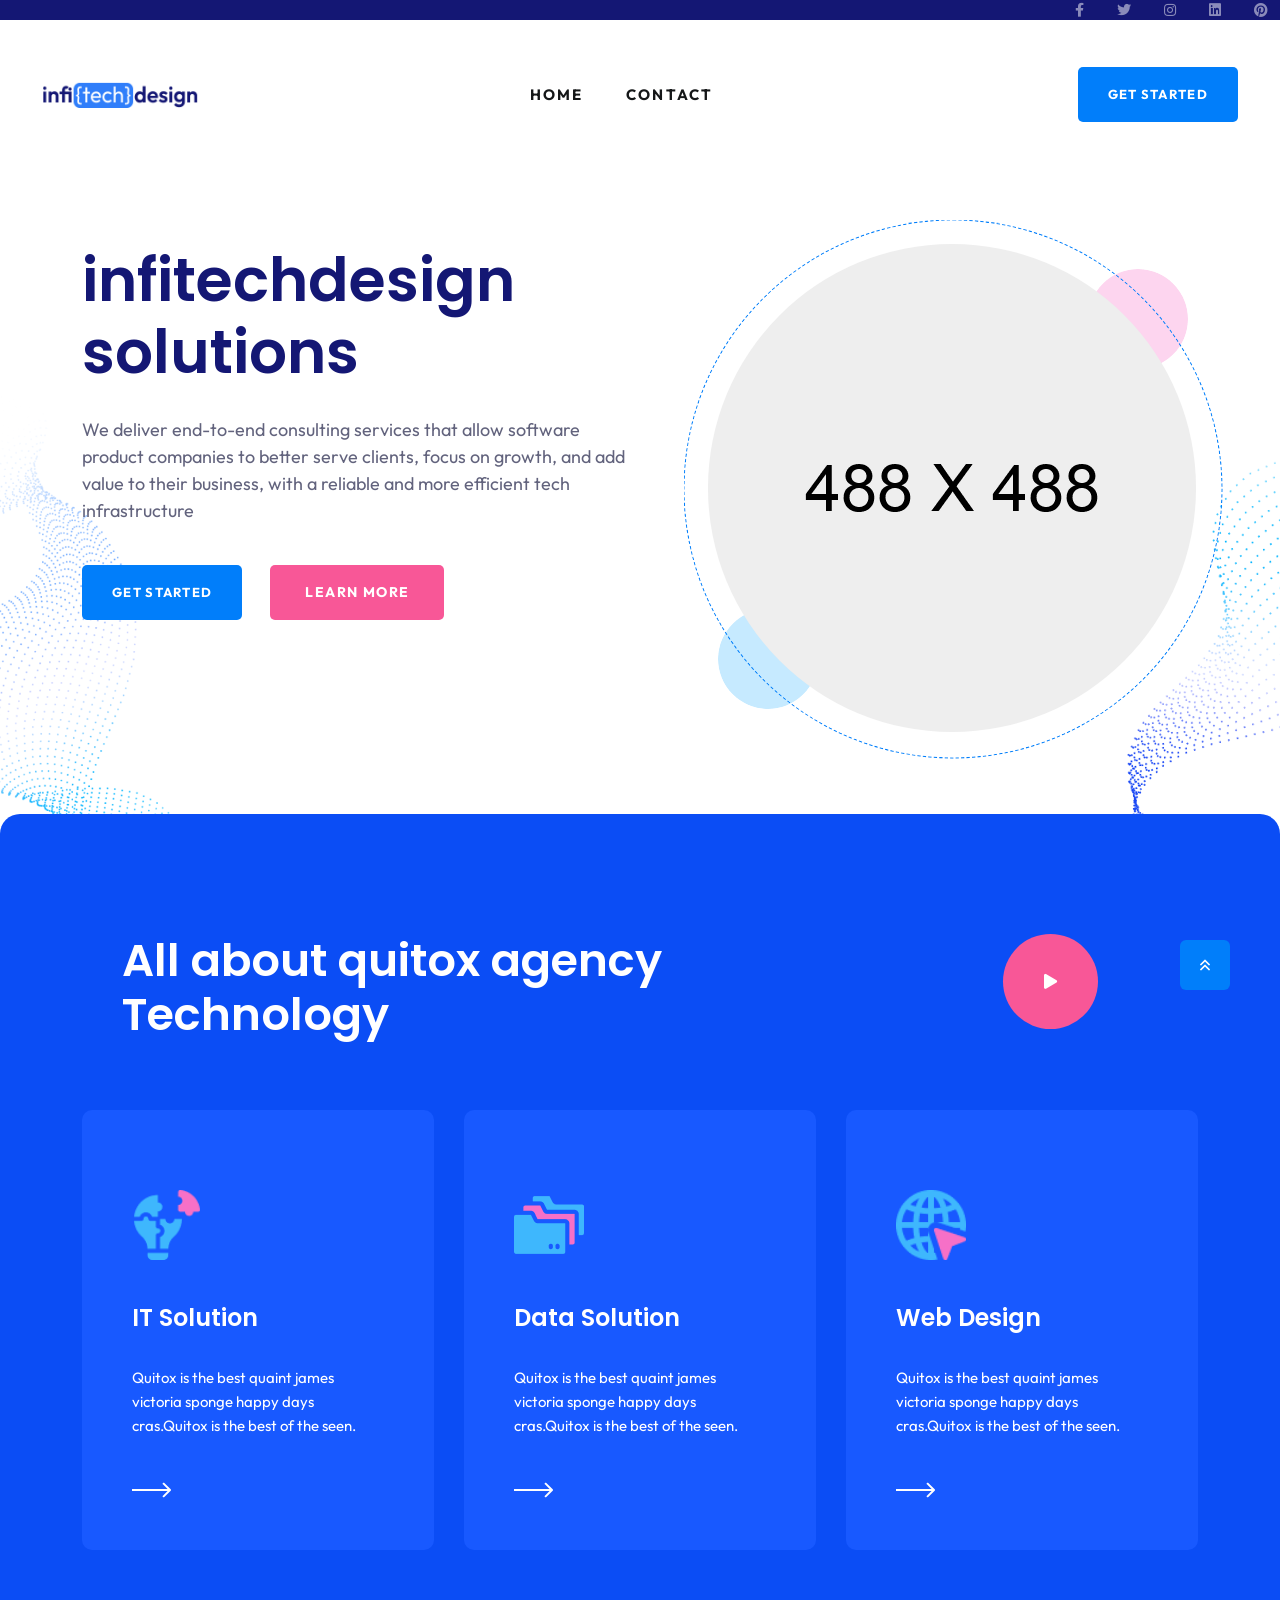
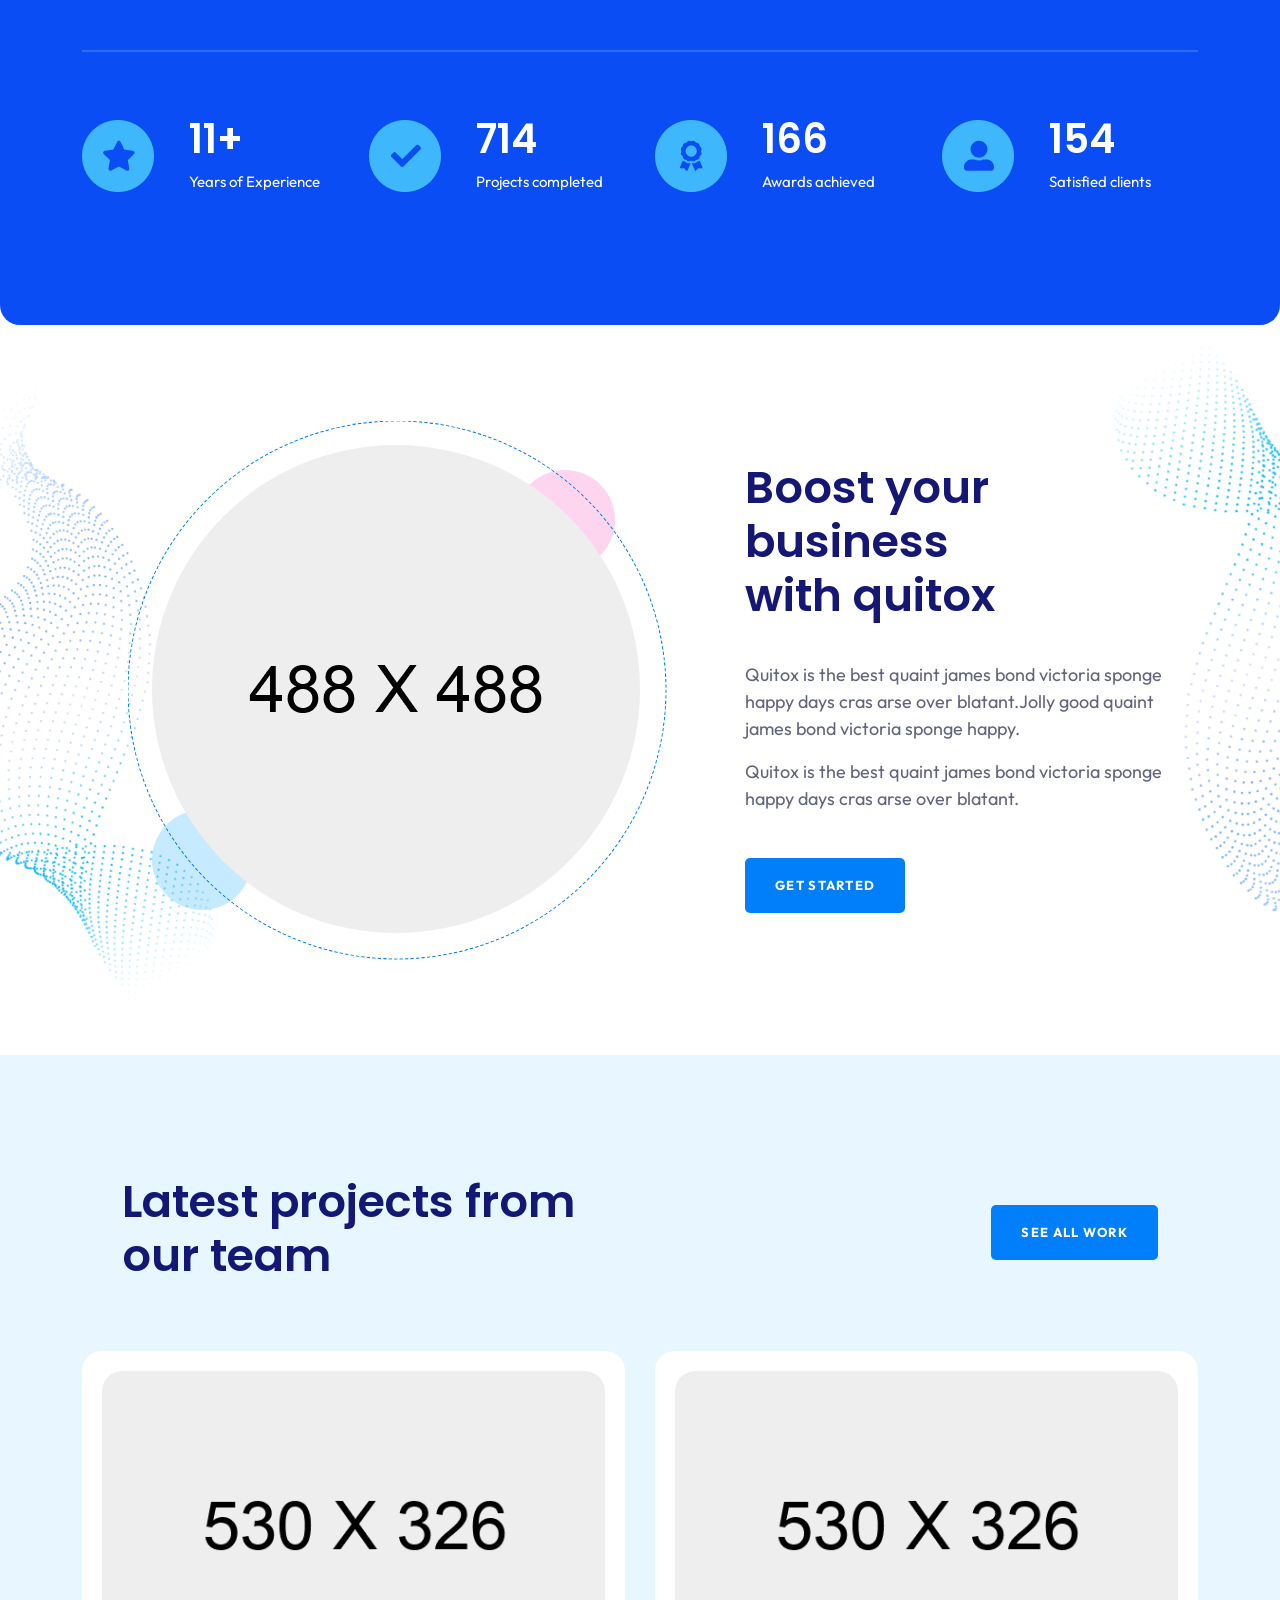
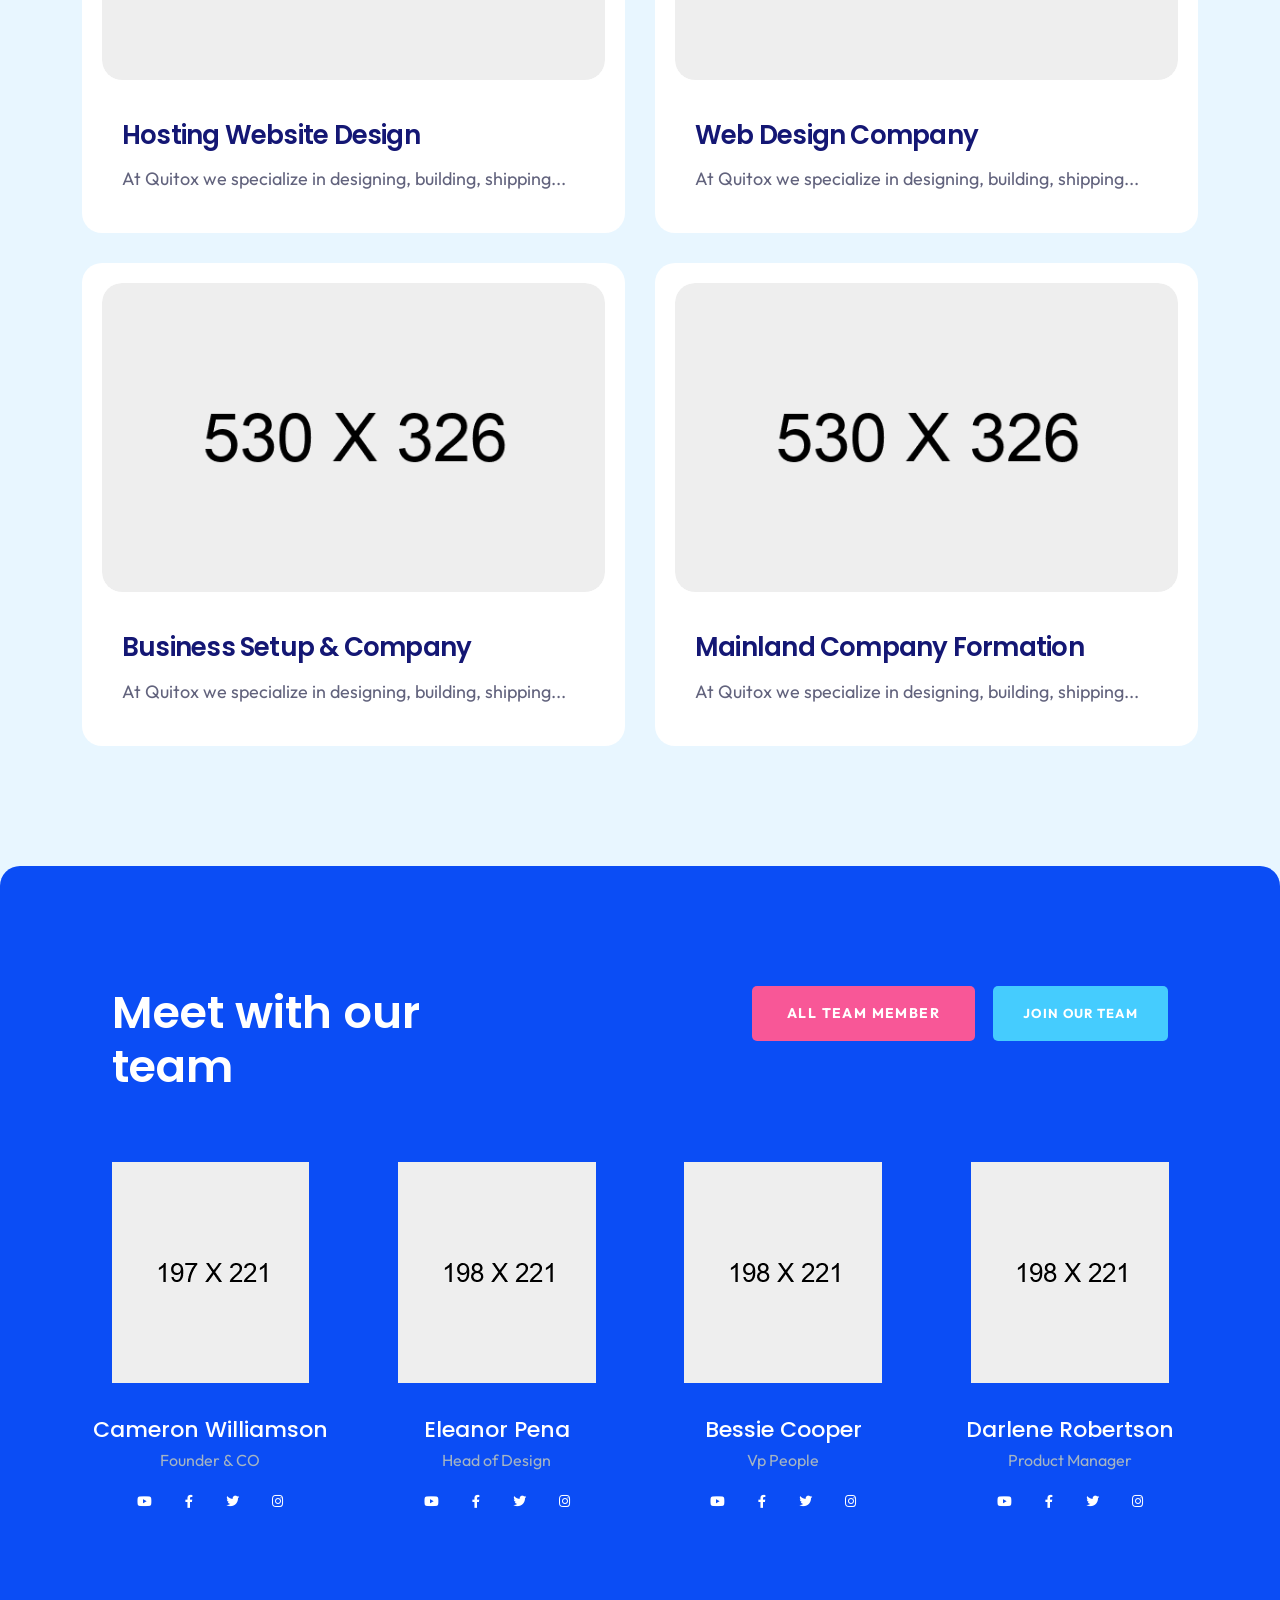
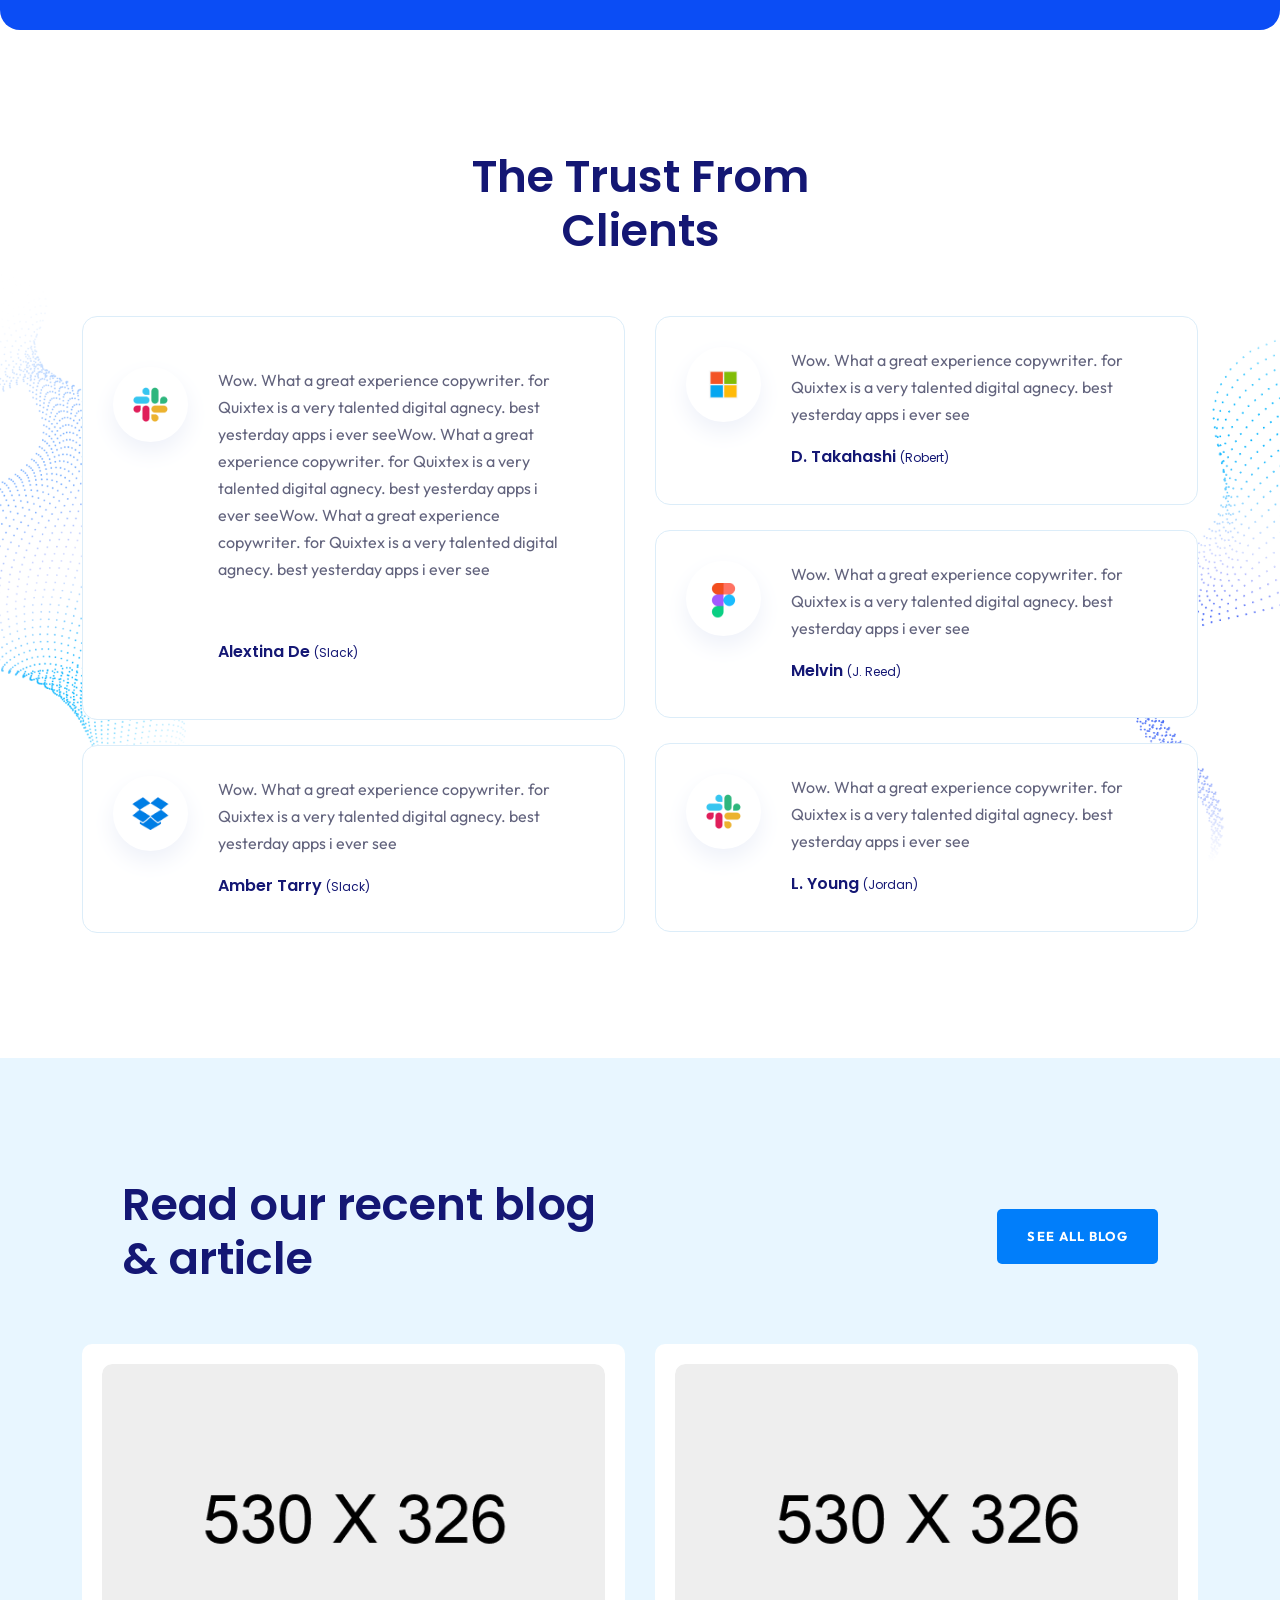
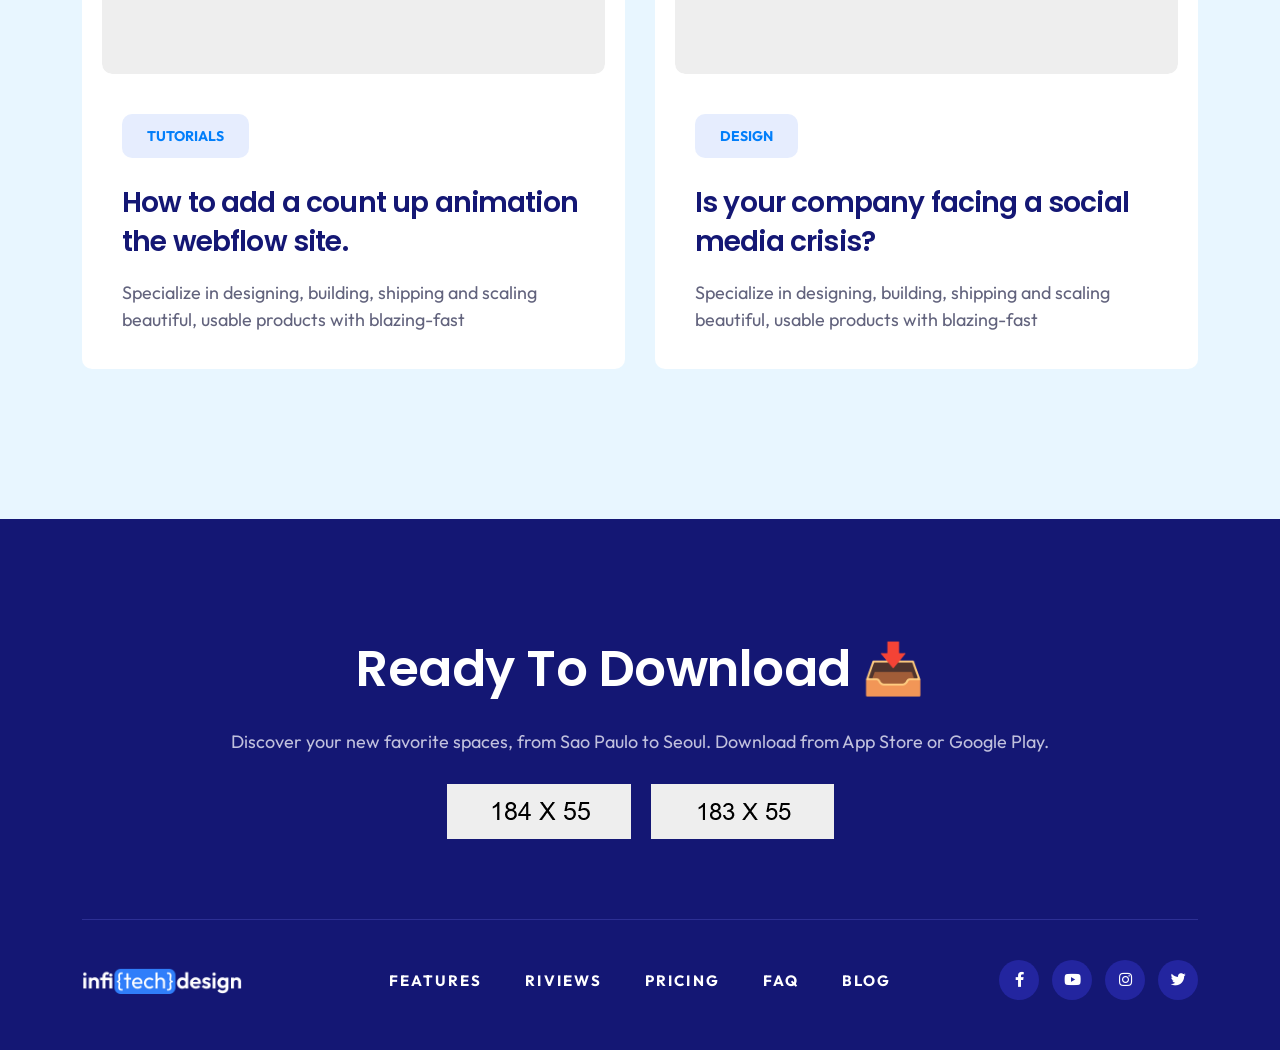
==== index.html @ 65321216 "Letter chg graphic design" ====
<!doctype html>
<html class="no-js" lang="zxx">

<head>
   <meta charset="utf-8">
   <meta http-equiv="x-ua-compatible" content="ie=edge">
   <title>Infitech Design Solutions</title>
   <meta name="description" content="">
   <meta name="viewport" content="width=device-width, initial-scale=1">

   <!-- Place favicon.ico in the root directory -->
   <link rel="shortcut icon" type="image/x-icon" href="assets/img/favicon.png">

   <!-- CSS here -->
   <link rel="stylesheet" href="assets/css/bootstrap.min.css">
   <link rel="stylesheet" href="assets/css/animate.css">
   <link rel="stylesheet" href="assets/css/custom-animation.css">
   <link rel="stylesheet" href="assets/css/swiper-bundle.css">
   <link rel="stylesheet" href="assets/css/slick.css">
   <link rel="stylesheet" href="assets/css/nice-select.css">
   <link rel="stylesheet" href="assets/css/flaticon.css">
   <link rel="stylesheet" href="assets/css/meanmenu.css">
   <link rel="stylesheet" href="assets/css/font-awesome-pro.css">
   <link rel="stylesheet" href="assets/css/magnific-popup.css">
   <link rel="stylesheet" href="assets/css/spacing.css">
   <link rel="stylesheet" href="assets/css/style.css">
</head>

<body>

   <!-- preloader -->
   <div id="preloader">
      <div class="preloader">
         <span></span>
         <span></span>
      </div>
   </div>
   <!-- preloader end  -->

   <!-- back-to-top-start  -->
   <button class="scroll-top scroll-to-target" data-target="html">
      <i class="far fa-angle-double-up"></i>
   </button>
   <!-- back-to-top-end  -->
   <header>
      <!-- tp-header-area-start -->
      <div class="tp-header__top-area theme-bg tp-header__space-4 d-none d-sm-block">
         <div class="container-fluid">
            <div class="row align-items-center">
               <div class="col-xxl-8 col-xl-8 col-lg-6 col-md-6 col-6">
               </div>
               <div class="col-xxl-4 col-xl-4 col-lg-6 col-md-6 col-6">
                  <div class="tp-header__top-right text-end">
                     <a href="#"><i class="fab fa-facebook-f"></i></a>
                     <a href="#"><i class="fab fa-twitter"></i></a>
                     <a href="#"><i class="fab fa-instagram"></i></a>
                     <a href="#"><i class="fab fa-linkedin"></i></a>
                     <a href="#"><i class="fab fa-pinterest"></i></a>
                  </div>
               </div>
            </div>
         </div>
      </div>

      <div id="header-sticky" class="tp-header__area tp-header__space-3 tp-header__bottom tp-header__menu-space p-relative">
         <div class="container-fluid">
            <div class="row align-items-center">
               <div class="col-xl-2 col-lg-2 col-md-6 col-7">
                  <div class="tp-header__logo">
                     <a href="index.html">
                        <img src="assets/img/logo/logo-black.png" alt="">
                     </a>
                  </div>
               </div>
               <div class="col-xl-7 col-lg-7 d-none d-lg-block z-index-5">
                  <div class="tp-header__main-menu tp-header__black-menu tp-header__menu-3">
                     <nav id="mobile-menu">
                        <ul>
                           <li><a href="index.html">Home</a>
                              <!-- <ul class="submenu">
                                 <li><a href="index.html">App Landing</a></li>
                                 <li><a href="index-2.html">Saas Landing</a></li>
                                 <li><a href="index-3.html">IT Solution</a></li>
                              </ul> -->
                           </li>
                           <!-- <li><a href="#">Pages</a>
                              <ul class="submenu">
                                 <li><a href="about-me.html">About Me</a></li>
                                 <li><a href="about-us.html">About Us</a></li>
                                 <li><a href="blog.html">Blog Sidebar</a></li>
                                 <li><a href="blog-details.html">Blog Details</a></li>
                                 <li><a href="service.html">Service</a></li>
                                 <li><a href="service-details.html">Service Details</a></li>
                                 <li><a href="team.html">Team</a></li>
                                 <li><a href="price.html">Price</a></li>
                                 <li><a href="faq.html">Faq</a></li>
                                 <li><a href="login.html">Login</a></li>
                                 <li><a href="contact.html">Contact</a></li>
                              </ul>
                           </li> -->
                           <!-- <li><a href="project-details.html">Project</a>
                              <ul class="submenu">
                                 <li><a href="project.html">Project Page</a></li>
                                 <li><a href="project-details.html">Project Details</a></li>
                              </ul>
                           </li>
                           <li><a href="price.html">Pricing</a></li> -->
                           <li><a href="contact.html">Contact</a></li>
                        </ul>
                     </nav>
                  </div>
               </div>
               <div class="col-xl-3 col-lg-3 col-md-6 col-5">
                  <div class="tp-header__right-two d-flex align-items-center justify-content-end">
                     <a class="tp-btn-blue-square d-none d-md-block" href="contact.html"><span>Get Started</span></a>
                     <a class="tp-header__bars tp-menu-bar d-lg-none" href="javascript:void(0)"><i class="far fa-bars"></i></a>
                  </div>
               </div>
            </div>
         </div>
      </div>

      <!-- tp-header-area-end -->
   </header>

      <!-- tp-offcanvus-area-start -->
      <div class="tp-offcanvas-area">
         <div class="tpoffcanvas">
            <div class="tpoffcanvas__close-btn">
               <button class="close-btn"><i class="fal fa-times"></i></button>
            </div>
            <div class="tpoffcanvas__logo">
               <a href="index.html">
                  <img src="assets/img/logo/logo.png" alt="">
               </a>
            </div>
            <div class="tpoffcanvas__text">
               <p>Suspendisse interdum consectetur libero id. Fermentum leo vel orci porta non. Euismod viverra nibh cras
                  pulvinar suspen.</p>
            </div>
            <div class="mobile-menu"></div>
            <div class="tpoffcanvas__info">
               <h3 class="offcanva-title">Get In Touch</h3>
               <div class="tp-info-wrapper mb-20 d-flex align-items-center">
                  <div class="tpoffcanvas__info-icon">
                     <a href="#"><i class="fal fa-envelope"></i></a>
                  </div>
                  <div class="tpoffcanvas__info-address">
                     <span>Email</span>
                     <a href="maito:hello@yourmail.com">hello@yourmail.com</a>
                  </div>
               </div>
               <div class="tp-info-wrapper mb-20 d-flex align-items-center">
                  <div class="tpoffcanvas__info-icon">
                     <a href="#"><i class="fal fa-phone-alt"></i></a>
                  </div>
                  <div class="tpoffcanvas__info-address">
                     <span>Phone</span>
                     <a href="tel:(00)45611227890">(00) 456 1122 7890</a>
                  </div>
               </div>
               <div class="tp-info-wrapper mb-20 d-flex align-items-center">
                  <div class="tpoffcanvas__info-icon">
                     <a href="#"><i class="fas fa-map-marker-alt"></i></a>
                  </div>
                  <div class="tpoffcanvas__info-address">
                     <span>Location</span>
                     <a href="https://www.google.com/maps/@37.4801311,22.8928877,3z" target="_blank">Riverside 255, San
                        Francisco, USA </a>
                  </div>
               </div>
            </div>
            <div class="tpoffcanvas__social">
               <div class="social-icon">
                  <a href="#"><i class="fab fa-twitter"></i></a>
                  <a href="#"><i class="fab fa-instagram"></i></a>
                  <a href="#"><i class="fab fa-facebook-square"></i></a>
                  <a href="#"><i class="fab fa-dribbble"></i></a>
               </div>
            </div>
         </div>
      </div>
      <div class="body-overlay"></div>
      <!-- tp-offcanvus-area-end -->

   <main>

      <!-- tp-slider-area-start -->
      <div class="tp-hero__area pt-100 pb-80 p-relative">
         <div class="tp-hero__shape-3-1 wow tpfadeUp" data-wow-duration=".9s" data-wow-delay=".7s">
            <img src="assets/img/hero/hero-shape-3-3.png" alt="">
         </div>
         <div class="tp-hero__shape-3-2 wow tpfadeUp" data-wow-duration=".9s" data-wow-delay=".9s">
            <img src="assets/img/hero/hero-shape-3-4.png" alt="">
         </div>
         <div class="container">
            <div class="row align-items-start">
               <div class="col-xl-6 col-lg-6">
                  <div class="tp-hero__content-box">
                     <h3 class="tp-hero__title-lg pb-20 theme-color wow tpfadeUp" data-wow-duration=".9s" data-wow-delay=".3s">infitechdesign solutions
                     </h3>
                     <p class="wow tpfadeUp" data-wow-duration=".9s" data-wow-delay=".5s">We deliver end-to-end consulting services that allow software product companies to better serve clients, focus on growth, and add value to their business, with a reliable and more efficient tech infrastructure</p>
                  </div>
                  <div class="tp-hero__button-box wow tpfadeUp" data-wow-duration=".9s" data-wow-delay=".7s">
                     <a class="tp-btn-blue-square mb-20 mr-25" href="contact.html"><span>Get Started</span></a>
                     <a class="tp-btn-pink mb-20" href="about-us.html"><span>Learn MOre</span></a>
                  </div>
               </div>
               <div class="col-xl-6 col-lg-6 wow tpfadeRight" data-wow-duration=".9s" data-wow-delay=".9s">
                  <div class="tp-hero__wrapper-3 d-flex justify-content-center justify-content-lg-end">
                     <div class="tp-hero__thumb-3">
                        <img src="assets/img/hero/hero-3.jpg" alt="">
                        <div class="tp-hero__thumb-shape-1">
                           <img src="assets/img/hero/hero-shape-3-1.png" alt="">
                        </div>
                        <div class="tp-hero__thumb-shape-2">
                           <img src="assets/img/hero/hero-shape-3-2.png" alt="">
                        </div>
                     </div>
                  </div>
               </div>
            </div>
         </div>
      </div>
      <!-- tp-slider-area-end -->


      <!-- tp-service-area-start -->
      <div class="tp-service__area tp-service__space theme-bg-3 pt-120 pb-100">
         <div class="container">
            <div class="row">
               <div class="col-12">
                  <div class="tp-service__section-wrapper d-flex justify-content-between">
                     <div class="tp-service__title-box ml-40">
                        <h3 class="tp-service__title wow tpfadeUp" data-wow-duration=".9s" data-wow-delay=".3s">All about quitox agency <br>
                           Technology
                        </h3>
                     </div>
                     <div class="tp-service__play-btn wow tpfadeUp" data-wow-duration=".9s" data-wow-delay=".5s">
                        <a class="popup-video pulse-btn" href="https://www.youtube.com/watch?v=t0Q2otsqC4I"><i class="fas fa-play"></i></a>
                     </div>
                  </div>
               </div>
            </div>
            <div class="tp-service__slider-wrapper">
               <div class="tp-service__slider-active">
                  <div class="tp-service__item wow tpfadeUp" data-wow-duration=".9s" data-wow-delay=".5s">
                     <div class="tp-service__icon">
                        <img src="assets/img/service/service-icon-1.png" alt="">
                     </div> 
                     <div class="tp-service__content">
                        <h4 class="tp-service__title-sm"><a href="service-details.html">IT Solution</a></h4>
                        <p>Quitox is the  best quaint james victoria sponge happy days cras.Quitox is the  best of the seen.</p>
                     </div>
                     <div class="tp-service__link">
                        <a href="service-details.html">
                           <svg width="39" height="16" viewBox="0 0 39 16" fill="none" xmlns="http://www.w3.org/2000/svg">
                              <path d="M38.7071 8.70711C39.0976 8.31658 39.0976 7.68342 38.7071 7.29289L32.3431 0.928932C31.9526 0.538408 31.3195 0.538408 30.9289 0.928932C30.5384 1.31946 30.5384 1.95262 30.9289 2.34315L36.5858 8L30.9289 13.6569C30.5384 14.0474 30.5384 14.6805 30.9289 15.0711C31.3195 15.4616 31.9526 15.4616 32.3431 15.0711L38.7071 8.70711ZM0 9H38V7H0V9Z" fill="currentColor"/>
                           </svg>
                        </a>
                     </div> 
                  </div>
                  <div class="tp-service__item wow tpfadeUp" data-wow-duration=".9s" data-wow-delay=".7s">
                     <div class="tp-service__icon">
                        <img src="assets/img/service/service-icon-2.png" alt="">
                     </div> 
                     <div class="tp-service__content">
                        <h4 class="tp-service__title-sm"><a href="service-details.html">Data Solution</a></h4>
                        <p>Quitox is the  best quaint james victoria sponge happy days cras.Quitox is the  best of the seen.</p>
                     </div>
                     <div class="tp-service__link">
                        <a href="service-details.html">
                           <svg width="39" height="16" viewBox="0 0 39 16" fill="none" xmlns="http://www.w3.org/2000/svg">
                              <path d="M38.7071 8.70711C39.0976 8.31658 39.0976 7.68342 38.7071 7.29289L32.3431 0.928932C31.9526 0.538408 31.3195 0.538408 30.9289 0.928932C30.5384 1.31946 30.5384 1.95262 30.9289 2.34315L36.5858 8L30.9289 13.6569C30.5384 14.0474 30.5384 14.6805 30.9289 15.0711C31.3195 15.4616 31.9526 15.4616 32.3431 15.0711L38.7071 8.70711ZM0 9H38V7H0V9Z" fill="currentColor"/>
                           </svg>
                        </a>
                     </div> 
                  </div>
                  <div class="tp-service__item wow tpfadeUp" data-wow-duration=".9s" data-wow-delay=".9s">
                     <div class="tp-service__icon">
                        <img src="assets/img/service/service-icon-3.png" alt="">
                     </div> 
                     <div class="tp-service__content">
                        <h4 class="tp-service__title-sm"><a href="service-details.html">Web Design</a></h4>
                        <p>Quitox is the  best quaint james victoria sponge happy days cras.Quitox is the  best of the seen.</p>
                     </div>
                     <div class="tp-service__link">
                        <a href="service-details.html">
                           <svg width="39" height="16" viewBox="0 0 39 16" fill="none" xmlns="http://www.w3.org/2000/svg">
                              <path d="M38.7071 8.70711C39.0976 8.31658 39.0976 7.68342 38.7071 7.29289L32.3431 0.928932C31.9526 0.538408 31.3195 0.538408 30.9289 0.928932C30.5384 1.31946 30.5384 1.95262 30.9289 2.34315L36.5858 8L30.9289 13.6569C30.5384 14.0474 30.5384 14.6805 30.9289 15.0711C31.3195 15.4616 31.9526 15.4616 32.3431 15.0711L38.7071 8.70711ZM0 9H38V7H0V9Z" fill="currentColor"/>
                           </svg>
                        </a>
                     </div> 
                  </div>
                  <div class="tp-service__item wow tpfadeUp" data-wow-duration=".9s" data-wow-delay="1s">
                     <div class="tp-service__icon">
                        <img src="assets/img/service/service-icon-2.png" alt="">
                     </div> 
                     <div class="tp-service__content">
                        <h4 class="tp-service__title-sm"><a href="service-details.html">Graphic design</a></h4>
                        <p>Quitox is the  best quaint james victoria sponge happy days cras.Quitox is the  best of the seen.</p>
                     </div>
                     <div class="tp-service__link">
                        <a href="service-details.html">
                           <svg width="39" height="16" viewBox="0 0 39 16" fill="none" xmlns="http://www.w3.org/2000/svg">
                              <path d="M38.7071 8.70711C39.0976 8.31658 39.0976 7.68342 38.7071 7.29289L32.3431 0.928932C31.9526 0.538408 31.3195 0.538408 30.9289 0.928932C30.5384 1.31946 30.5384 1.95262 30.9289 2.34315L36.5858 8L30.9289 13.6569C30.5384 14.0474 30.5384 14.6805 30.9289 15.0711C31.3195 15.4616 31.9526 15.4616 32.3431 15.0711L38.7071 8.70711ZM0 9H38V7H0V9Z" fill="currentColor"/>
                           </svg>
                        </a>
                     </div> 
                  </div>
                  <div class="tp-service__item wow tpfadeUp" data-wow-duration=".9s" data-wow-delay="1.2s">
                     <div class="tp-service__icon">
                        <img src="assets/img/service/service-icon-1.png" alt="">
                     </div> 
                     <div class="tp-service__content">
                        <h4 class="tp-service__title-sm"><a href="service-details.html">IT Solution</a></h4>
                        <p>Quitox is the  best quaint james victoria sponge happy days cras.Quitox is the  best of the seen.</p>
                     </div>
                     <div class="tp-service__link">
                        <a href="service-details.html">
                           <svg width="39" height="16" viewBox="0 0 39 16" fill="none" xmlns="http://www.w3.org/2000/svg">
                              <path d="M38.7071 8.70711C39.0976 8.31658 39.0976 7.68342 38.7071 7.29289L32.3431 0.928932C31.9526 0.538408 31.3195 0.538408 30.9289 0.928932C30.5384 1.31946 30.5384 1.95262 30.9289 2.34315L36.5858 8L30.9289 13.6569C30.5384 14.0474 30.5384 14.6805 30.9289 15.0711C31.3195 15.4616 31.9526 15.4616 32.3431 15.0711L38.7071 8.70711ZM0 9H38V7H0V9Z" fill="currentColor"/>
                           </svg>
                        </a>
                     </div> 
                  </div>
               </div>
            </div>
         </div>
      </div>
      <!-- tp-service-area-end -->


      <!-- tp-counter-area-start -->
      <div class="tp-counter-2__area tp-counter-2__space theme-bg-3 pb-100">
         <div class="container">
            <div class="tp-counter-2__wrapper pt-65">
               <div class="row">
                  <div class="col-xl-3 col-lg-3 col-md-6 mb-30 wow tpfadeUp" data-wow-duration=".9s" data-wow-delay=".3s">
                     <div class="tp-counter-2__item d-flex align-items-center justify-content-sm-start justify-content-center">
                        <div class="tp-counter-2__icon">
                           <img src="assets/img/counter/counter-1.png" alt="">
                        </div>
                        <div class="tp-counter-2__content">
                           <h4><span class="counter">20</span>+</h4>
                           <span>Years of Experience </span>
                        </div>
                     </div>
                  </div>
                  <div class="col-xl-3 col-lg-3 col-md-6 mb-30 wow tpfadeUp" data-wow-duration=".9s" data-wow-delay=".5s">
                     <div class="tp-counter-2__item d-flex align-items-center justify-content-sm-start justify-content-center">
                        <div class="tp-counter-2__icon">
                           <img src="assets/img/counter/counter-2.png" alt="">
                        </div>
                        <div class="tp-counter-2__content">
                           <h4 class="counter">1200</h4>
                           <span>Projects completed </span>
                        </div>
                     </div>
                  </div>
                  <div class="col-xl-3 col-lg-3 col-md-6 mb-30 wow tpfadeUp" data-wow-duration=".9s" data-wow-delay=".7s">
                     <div class="tp-counter-2__item d-flex align-items-center justify-content-sm-start justify-content-center">
                        <div class="tp-counter-2__icon">
                           <img src="assets/img/counter/counter-3.png" alt="">
                        </div>
                        <div class="tp-counter-2__content">
                           <h4 class="counter">280</h4>
                           <span>Awards achieved </span>
                        </div>
                     </div>
                  </div>
                  <div class="col-xl-3 col-lg-3 col-md-6 mb-30 wow tpfadeUp" data-wow-duration=".9s" data-wow-delay=".9s">
                     <div class="tp-counter-2__item d-flex align-items-center justify-content-sm-start justify-content-center">
                        <div class="tp-counter-2__icon">
                           <img src="assets/img/counter/counter-4.png" alt="">
                        </div>
                        <div class="tp-counter-2__content">
                           <h4 class="counter">260</h4>
                           <span>Satisfied clients </span>
                        </div>
                     </div>
                  </div>
               </div>
            </div>
         </div>
      </div>
      <!-- tp-counter-area-end -->


      <!-- tp-about-area-start -->
      <div class="tp-about__area pt-120 pb-120 p-relative">
         <div class="tp-about__shape-3-1">
            <img src="assets/img/hero/hero-shape-3-5.png" alt="">
         </div>
         <div class="tp-about__shape-3-2">
            <img src="assets/img/hero/hero-shape-3-6.png" alt="">
         </div>
         <div class="container">
            <div class="row align-items-center">
               <div class="col-xl-6 col-lg-6 wow tpfadeLeft" data-wow-duration=".9s" data-wow-delay=".5s">
                  <div class="tp-about__thumb-wrapper p-relative">
                     <div class="tp-about__shape-1">
                        <img src="assets/img/hero/hero-shape-3-1.png" alt="">
                     </div>
                     <div class="tp-about__shape-2">
                        <img src="assets/img/hero/hero-shape-3-2.png" alt="">
                     </div>
                     <div class="tp-about__thumb">
                        <img src="assets/img/hero/hero-4.jpg" alt="">
                     </div>
                  </div>
               </div>
               <div class="col-xl-6 col-lg-6 wow tpfadeRight" data-wow-duration=".9s" data-wow-delay=".7s">
                  <div class="tp-about__section-box">
                     <h3 class="tp-section-title-md pb-30">Boost your business <br>with quitox</h3>
                     <div class="tp-about__text">
                        <p>Quitox is the  best quaint james bond victoria sponge happy days cras arse over blatant.Jolly good quaint james bond victoria sponge happy.</p>
                        <p>Quitox is the  best quaint james bond victoria sponge happy days cras arse over blatant.</p>
                     </div>
                     <a class="tp-btn-blue-square" href="contact.html"><span>Get Started</span></a>
                  </div>
               </div>
            </div>
         </div>
      </div>
      <!-- tp-about-area-end -->


      <!-- tp-project-area-start -->
      <div class="tp-project__area grey-bg pt-120 pb-90">
         <div class="container">
            <div class="row">
               <div class="col-12">
                  <div class="tp-project__section-box d-flex justify-content-between align-items-center wow tpfadeUp" data-wow-duration=".9s" data-wow-delay=".3s">
                     <h3 class="tp-section-title-md">Latest projects from <br> our team</h3>
                     <a class="tp-btn-blue-square" href="project.html"><span>See all work</span></a>
                  </div>
               </div>
            </div>
            <div class="row">
               <div class="col-xl-6 col-lg-6 wow tpfadeLeft" data-wow-duration=".9s" data-wow-delay=".5s">
                  <div class="tp-project__item mb-30">
                     <div class="tp-project__thumb fix">
                        <a href="project-details.html"><img src="assets/img/team/team-1.jpg" alt=""></a>
                     </div>
                     <div class="tp-project__content">
                        <h3 class="tp-project__title"><a href="project-details.html">Hosting Website Design</a></h3>
                        <p>At Quitox we specialize in designing, building, shipping...</p>
                     </div>
                  </div>
               </div>
               <div class="col-xl-6 col-lg-6 wow tpfadeRight" data-wow-duration=".9s" data-wow-delay=".7s">
                  <div class="tp-project__item mb-30">
                     <div class="tp-project__thumb fix">
                        <a href="project-details.html"><img src="assets/img/team/team-2.jpg" alt=""></a>
                     </div>
                     <div class="tp-project__content">
                        <h3 class="tp-project__title"><a href="project-details.html">Web Design Company</a></h3>
                        <p>At Quitox we specialize in designing, building, shipping...</p>
                     </div>
                  </div>
               </div>
               <div class="col-xl-6 col-lg-6 wow tpfadeLeft" data-wow-duration=".9s" data-wow-delay=".9s">
                  <div class="tp-project__item mb-30">
                     <div class="tp-project__thumb fix">
                        <a href="project-details.html"><img src="assets/img/team/team-3.jpg" alt=""></a>
                     </div>
                     <div class="tp-project__content">
                        <h3 class="tp-project__title"><a href="project-details.html">Business Setup & Company</a></h3>
                        <p>At Quitox we specialize in designing, building, shipping...</p>
                     </div>
                  </div>
               </div>
               <div class="col-xl-6 col-lg-6 wow tpfadeRight" data-wow-duration=".9s" data-wow-delay="1s">
                  <div class="tp-project__item mb-30">
                     <div class="tp-project__thumb fix">
                        <a href="project-details.html"><img src="assets/img/team/team-4.jpg" alt=""></a>
                     </div>
                     <div class="tp-project__content">
                        <h3 class="tp-project__title"><a href="project-details.html">Mainland Company Formation</a></h3>
                        <p>At Quitox we specialize in designing, building, shipping...</p>
                     </div>
                  </div>
               </div>
            </div>
         </div>
      </div>
      <!-- tp-project-area-end -->


      <!-- tp-team-area-start -->
      <div class="tp-team__area p-relative">
         <div class="tp-team__grey-bg grey-bg"></div>
         <div class="tp-team__ml-mr theme-bg-3 pt-120 pb-50">
            <div class="container">
               <div class="row">
                  <div class="col-12 wow tpfadeUp" data-wow-duration=".9s" data-wow-delay=".5s">
                     <div class="tp-team__section-box d-flex justify-content-between">
                        <h3 class="tp-section-title-md text-white">Meet with our <br> team</h3>
                     <div class="tp-team__btn">
                        <a class="tp-btn-pink mb-15" href="team.html"><span>All Team Member</span></a>
                        <a class="tp-btn-sky-sm mb-15 ml-15" href="about-me.html"><span>JOin our Team</span></a>
                     </div> 
                     </div>
                  </div>
               </div>
               <div class="row">
                  <div class="col-xl-3 col-lg-3 col-md-6 mb-70 wow tpfadeUp" data-wow-duration=".9s" data-wow-delay=".5s">
                     <div class="tp-team__item text-center">
                        <div class="tp-team__img fix">
                           <img src="assets/img/team/team-5.png" alt="">
                        </div>
                        <div class="tp-team__content">
                           <h4 class="tp-team__title"><a href="about-me.html">Cameron Williamson</a></h4>
                           <span>Founder & CO</span>
                        </div>
                        <div class="tp-team__social">
                           <a href="#"><i class="fab fa-youtube"></i></a>
                           <a href="#"><i class="fab fa-facebook-f"></i></a>
                           <a href="#"><i class="fab fa-twitter"></i></a>
                           <a href="#"><i class="fab fa-instagram"></i></a>
                        </div>
                     </div>
                  </div>
                  <div class="col-xl-3 col-lg-3 col-md-6 mb-70 wow tpfadeUp" data-wow-duration=".9s" data-wow-delay=".7s">
                     <div class="tp-team__item text-center">
                        <div class="tp-team__img fix">
                           <img src="assets/img/team/team-6.png" alt="">
                        </div>
                        <div class="tp-team__content">
                           <h4 class="tp-team__title"><a href="about-me.html">Eleanor Pena</a></h4>
                           <span>Head of Design</span>
                        </div>
                        <div class="tp-team__social">
                           <a href="#"><i class="fab fa-youtube"></i></a>
                           <a href="#"><i class="fab fa-facebook-f"></i></a>
                           <a href="#"><i class="fab fa-twitter"></i></a>
                           <a href="#"><i class="fab fa-instagram"></i></a>
                        </div>
                     </div>
                  </div>
                  <div class="col-xl-3 col-lg-3 col-md-6 mb-70 wow tpfadeUp" data-wow-duration=".9s" data-wow-delay=".9s">
                     <div class="tp-team__item text-center">
                        <div class="tp-team__img fix">
                           <img src="assets/img/team/team-7.png" alt="">
                        </div>
                        <div class="tp-team__content">
                           <h4 class="tp-team__title"><a href="about-me.html">Bessie Cooper</a></h4>
                           <span>Vp People</span>
                        </div>
                        <div class="tp-team__social">
                           <a href="#"><i class="fab fa-youtube"></i></a>
                           <a href="#"><i class="fab fa-facebook-f"></i></a>
                           <a href="#"><i class="fab fa-twitter"></i></a>
                           <a href="#"><i class="fab fa-instagram"></i></a>
                        </div>
                     </div>
                  </div>
                  <div class="col-xl-3 col-lg-3 col-md-6 mb-70 wow tpfadeUp" data-wow-duration=".9s" data-wow-delay="1s">
                     <div class="tp-team__item text-center">
                        <div class="tp-team__img fix">
                           <img src="assets/img/team/team-8.png" alt="">
                        </div>
                        <div class="tp-team__content">
                           <h4 class="tp-team__title"><a href="about-me.html">Darlene Robertson</a></h4>
                           <span>Product Manager</span>
                        </div>
                        <div class="tp-team__social">
                           <a href="#"><i class="fab fa-youtube"></i></a>
                           <a href="#"><i class="fab fa-facebook-f"></i></a>
                           <a href="#"><i class="fab fa-twitter"></i></a>
                           <a href="#"><i class="fab fa-instagram"></i></a>
                        </div>
                     </div>
                  </div>
               </div>
            </div>
         </div>
      </div>
      <!-- tp-team-area-end -->


      <!-- tp-testimonial-area-start -->
      <div class="tp-testimonial-3__area pt-120 pb-100 p-relative">
         <div class="tp-testimonial-3__shape-3-1">
            <img src="assets/img/hero/hero-shape-3-3.png" alt="">
         </div>
         <div class="tp-testimonial-3__shape-3-2">
            <img src="assets/img/hero/hero-shape-3-4.png" alt="">
         </div>
         <div class="container">
            <div class="row justify-content-center">
               <div class="col-xl-6">
                  <div class="tp-testimonial-3__section-box text-center wow tpfadeUp" data-wow-duration=".9s" data-wow-delay=".3s">
                     <h3 class="tp-section-title-md">The Trust From <br> Clients</h3>
                  </div>
               </div>
            </div>
            <div class="tp-testimonial-3__wrapper">
               <div class="row">
                  <div class="col-xl-6 col-lg-6 wow tpfadeLeft" data-wow-duration=".9s" data-wow-delay=".5s">
                     <div class="tp-testimonial-3__item d-flex mb-25">
                        <div class="tp-testimonial-3__icon">
                           <img src="assets/img/hero/hero-circle-icon-1.png" alt="">
                        </div> 
                        <div class="tp-testimonial-3__content">
                           <p>Wow. What a great experience copywriter. for Quixtex  is a very talented digital agnecy. best yesterday apps i ever seeWow. What a great experience copywriter. for Quixtex  is a very talented digital agnecy. best yesterday apps i ever seeWow. What a great experience copywriter. for Quixtex  is a very talented digital agnecy. best yesterday apps i ever see
                           </p>
                           <div class="tp-testimonial-3__author">
                              <h4>Alextina De  <span>(Slack)</span></h4>
                           </div> 
                        </div> 
                     </div>
                     <div class="tp-testimonial-3__item tp-testimonial-3__item-2 d-flex mb-25">
                        <div class="tp-testimonial-3__icon">
                           <img src="assets/img/hero/hero-circle-icon-2.png" alt="">
                        </div> 
                        <div class="tp-testimonial-3__content">
                           <p>Wow. What a great experience copywriter. for Quixtex  is a very talented digital agnecy. best yesterday apps i ever see
                           </p>
                           <div class="tp-testimonial-3__author">
                              <h4>Amber Tarry <span>(Slack)</span></h4>
                           </div> 
                        </div> 
                     </div>
                  </div>
                  <div class="col-xl-6 col-lg-6">
                     <div class="tp-testimonial-3__item tp-testimonial-3__item-2 d-flex mb-25 wow tpfadeUp" data-wow-duration=".9s" data-wow-delay=".7s">
                        <div class="tp-testimonial-3__icon">
                           <img src="assets/img/hero/hero-circle-icon-4.png" alt="">
                        </div> 
                        <div class="tp-testimonial-3__content">
                           <p>Wow. What a great experience copywriter. for Quixtex  is a very talented digital agnecy. best yesterday apps i ever see
                           </p>
                           <div class="tp-testimonial-3__author">
                              <h4>D. Takahashi  <span>(Robert)</span></h4>
                           </div> 
                        </div> 
                     </div>
                     <div class="tp-testimonial-3__item tp-testimonial-3__item-2 d-flex mb-25 wow tpfadeUp" data-wow-duration=".9s" data-wow-delay=".9s">
                        <div class="tp-testimonial-3__icon">
                           <img src="assets/img/hero/hero-circle-icon-3.png" alt="">
                        </div> 
                        <div class="tp-testimonial-3__content">
                           <p>Wow. What a great experience copywriter. for Quixtex  is a very talented digital agnecy. best yesterday apps i ever see
                           </p>
                           <div class="tp-testimonial-3__author">
                              <h4>Melvin <span>(J. Reed)</span></h4>
                           </div> 
                        </div> 
                     </div>
                     <div class="tp-testimonial-3__item tp-testimonial-3__item-2 d-flex mb-25 wow tpfadeUp" data-wow-duration=".9s" data-wow-delay="1s">
                        <div class="tp-testimonial-3__icon">
                           <img src="assets/img/hero/hero-circle-icon-1.png" alt="">
                        </div> 
                        <div class="tp-testimonial-3__content">
                           <p>Wow. What a great experience copywriter. for Quixtex  is a very talented digital agnecy. best yesterday apps i ever see
                           </p>
                           <div class="tp-testimonial-3__author">
                              <h4>L. Young  <span>(Jordan)</span></h4>
                           </div> 
                        </div> 
                     </div>
                  </div>
               </div>
            </div>
         </div>
      </div>
      <!-- tp-testimonial-area-end -->


      <!-- tp-blog-area-start -->
      <div class="tp-blog__area grey-bg pt-120 pb-120">
         <div class="container">
            <div class="row">
               <div class="col-12 wow tpfadeUp" data-wow-duration=".9s" data-wow-delay=".3s">
                  <div class="tp-blog__section-box d-flex justify-content-between align-items-center">
                     <h3 class="tp-section-title-md">Read our recent blog<br> & article</h3>
                     <a class="tp-btn-blue-square" href="blog.html"><span>See all Blog</span></a>
                  </div>
               </div>
            </div>
            <div class="row">
               <div class="col-xl-6 col-lg-6 mb-30 wow tpfadeLeft" data-wow-duration=".9s" data-wow-delay=".5s">
                  <div class="tp-blog__item">
                     <div class="tp-blog__thumb fix">
                        <a href="blog-details.html"><img src="assets/img/blog/blog-1.jpg" alt=""></a>
                     </div>
                     <div class="tp-blog__content-wrapper">
                        <div class="tp-blog__tag">
                           <span>Tutorials</span>
                        </div>
                        <div class="tp-blog__content">
                           <h3 class="tp-blog__title"><a href="blog-details.html">How to add a count up animation <br> the webflow site.</a></h3>
                           <p>Specialize in designing, building, shipping and scaling <br> beautiful, usable products with blazing-fast</p>
                        </div>
                     </div>
                  </div>
               </div>
               <div class="col-xl-6 col-lg-6 mb-30 wow tpfadeRight" data-wow-duration=".9s" data-wow-delay=".7s">
                  <div class="tp-blog__item">
                     <div class="tp-blog__thumb fix">
                        <a href="blog-details.html"><img src="assets/img/blog/blog-2.jpg" alt=""></a>
                     </div>
                     <div class="tp-blog__content-wrapper">
                        <div class="tp-blog__tag">
                           <span>Design</span>
                        </div>
                        <div class="tp-blog__content">
                           <h3 class="tp-blog__title"><a href="blog-details.html">Is your company facing a social media crisis?</a></h3>
                           <p>Specialize in designing, building, shipping and scaling <br> beautiful, usable products with blazing-fast</p>
                        </div>
                     </div>
                  </div>
               </div>
            </div>
         </div>
      </div>
      <!-- tp-blog-area-end -->


   </main>

   <footer>
      <!-- tp-footer-area-start -->
      <div class="tp-footer__area theme-bg pt-120 pb-50">
         <div class="container">
            <div class="row">
               <div class="col-xl-12">
                  <div class="tp-footer__content text-center">
                     <h3 class="tp-section-title text-white wow tpfadeUp" data-wow-duration=".9s" data-wow-delay=".3s">Ready To Download 📥</h3>
                     <p class="wow tpfadeUp" data-wow-duration=".9s" data-wow-delay=".5s">Discover your new favorite spaces, from Sao Paulo to Seoul. Download from App Store or Google Play.</p>
                  </div>
                  <div class="tp-footer__thumb d-flex justify-content-center wow tpfadeUp" data-wow-duration=".9s" data-wow-delay=".7s">
                     <div class="tp-footer__thumb-sm">
                        <a href="#"><img src="assets/img/app/app-2.png" alt=""></a>
                     </div>
                     <div class="tp-footer__thumb-sm">
                        <a href="#"><img src="assets/img/app/app-3.png" alt=""></a>
                     </div>
                  </div>
               </div>
            </div>
         </div>
         <div class="tp-footer-bottom__area mt-80 wow tpfadeUp" data-wow-duration=".9s" data-wow-delay=".9s">
            <div class="container">
               <div class="tp-footer-bottom__border-top pt-40">
                  <div class="row align-items-center">
                     <div class="col-xl-2 col-lg-2 col-md-6 col-12 order-2 order-lg-1 text-center text-md-start">
                        <div class="tp-footer-bottom__logo">
                           <a href="index.html"><img src="assets/img/logo/logo.png" alt=""></a>
                        </div>
                     </div>
                     <div class="col-xl-7 col-lg-7 col-md-12 col-12 order-1 order-lg-2 d-none d-sm-block">
                        <div class="tp-footer-bottom__menu">
                           <ul>
                              <li><a href="#">Features</a></li>
                              <li><a href="#">Riviews</a></li>
                              <li><a href="price.html">Pricing</a></li>
                              <li><a href="faq.html">FAQ</a></li>
                              <li><a href="blog-details.html">Blog</a></li>
                           </ul>
                        </div>
                     </div>
                     <div class="col-xl-3 col-lg-3 col-md-6 col-12 order-2 order-lg-3 text-center text-md-end">
                        <div class="tp-footer-bottom__social">
                           <ul>
                              <li><a href="#"><i class="fab fa-facebook-f"></i></a></li>
                              <li><a href="#"><i class="fab fa-youtube"></i></a></li>
                              <li><a href="#"><i class="fab fa-instagram"></i></a></li>
                              <li><a href="#"><i class="fab fa-twitter"></i></a></li>
                           </ul>
                        </div>
                     </div>
                  </div>
               </div>
            </div>
         </div>
      </div>
      <!-- tp-footer-area-end -->
   </footer>

   <!-- JS here -->
   <script src="assets/js/jquery.js"></script>
   <script src="assets/js/waypoints.js"></script>
   <script src="assets/js/bootstrap.bundle.min.js"></script>
   <script src="assets/js/swiper-bundle.js"></script>
   <script src="assets/js/slick.js"></script>
   <script src="assets/js/magnific-popup.js"></script>
   <script src="assets/js/counterup.js"></script>
   <script src="assets/js/wow.js"></script>
   <script src="assets/js/nice-select.js"></script>
   <script src="assets/js/meanmenu.js"></script>
   <script src="assets/js/isotope-pkgd.js"></script>
   <script src="assets/js/imagesloaded-pkgd.js"></script>
   <script src="assets/js/ajax-form.js"></script>
   <script src="assets/js/main.js"></script>



</body>

</html>
---- assets/css/custom-animation.css ----
.animated {
	-webkit-animation-duration: 1s;
	animation-duration: 1s;
	-webkit-animation-fill-mode: both;
	animation-fill-mode: both;
  }

@-webkit-keyframes jump {
	0% {
		-webkit-transform: translate3d(0, 0, 0);
		transform: translate3d(0, 0, 0)
	}

	40% {
		-webkit-transform: translate3d(0, 50%, 0);
		transform: translate3d(0, 50%, 0)
	}

	100% {
		-webkit-transform: translate3d(0, 0, 0);
		transform: translate3d(0, 0, 0)
	}
}

@keyframes jump {
	0% {
		-webkit-transform: translate3d(0, 0, 0);
		transform: translate3d(0, 0, 0)
	}

	40% {
		-webkit-transform: translate3d(0, 50%, 0);
		transform: translate3d(0, 50%, 0)
	}

	100% {
		-webkit-transform: translate3d(0, 0, 0);
		transform: translate3d(0, 0, 0)
	}
}

@-webkit-keyframes jumpTwo {
	0% {
		-webkit-transform: translate3d(0, 0, 0);
		transform: translate3d(0, 0, 0)
	}

	40% {
		-webkit-transform: translate3d(0, 20px, 0);
		transform: translate3d(0, 20px, 0)
	}

	100% {
		-webkit-transform: translate3d(0, 0, 0);
		transform: translate3d(0, 0, 0)
	}
}

@keyframes jumpTwo {
	0% {
		-webkit-transform: translate3d(0, 0, 0);
		transform: translate3d(0, 0, 0)
	}

	40% {
		-webkit-transform: translate3d(0, 20px, 0);
		transform: translate3d(0, 40px, 0)
	}

	100% {
		-webkit-transform: translate3d(0, 0, 0);
		transform: translate3d(0, 0, 0)
	}
}

@-webkit-keyframes jumpThree {
	0% {
		-webkit-transform: translate3d(0, 0, 0);
		transform: translate3d(0, 0, 0)
	}

	40% {
		-webkit-transform: translate3d(0, -20px, 0);
		transform: translate3d(0, -20px, 0)
	}

	100% {
		-webkit-transform: translate3d(0, 0, 0);
		transform: translate3d(0, 0, 0)
	}
}

@keyframes jumpThree {
	0% {
		-webkit-transform: translate3d(0, 0, 0);
		transform: translate3d(0, 0, 0)
	}

	40% {
		-webkit-transform: translate3d(0, -20px, 0);
		transform: translate3d(0, -20px, 0)
	}

	100% {
		-webkit-transform: translate3d(0, 0, 0);
		transform: translate3d(0, 0, 0)
	}
}

@-webkit-keyframes jumpFour {
	0% {
		-webkit-transform: translate3d(0, 0, 0);
		transform: translate3d(0, 0, 0)
	}

	50% {
		-webkit-transform: translate3d(0, -10px, 0);
		transform: translate3d(0, -10px, 0)
	}

	100% {
		-webkit-transform: translate3d(0, 0, 0);
		transform: translate3d(0, 0, 0)
	}
}

@keyframes jumpFour {
	0% {
		-webkit-transform: translate3d(0, 0, 0);
		transform: translate3d(0, 0, 0)
	}

	50% {
		-webkit-transform: translate3d(0, -10px, 0);
		transform: translate3d(0, -10px, 0)
	}

	100% {
		-webkit-transform: translate3d(0, 0, 0);
		transform: translate3d(0, 0, 0)
	}
}

@-webkit-keyframes jumpFive {
	0% {
		-webkit-transform: translate3d(0, 0, 0);
		transform: translate3d(0, 0, 0)
	}

	50% {
		-webkit-transform: translate3d(0, 10px, 0);
		transform: translate3d(0, 10px, 0)
	}

	100% {
		-webkit-transform: translate3d(0, 0, 0);
		transform: translate3d(0, 0, 0)
	}
}

@keyframes jumpFive {
	0% {
		-webkit-transform: translate3d(0, 0, 0);
		transform: translate3d(0, 0, 0)
	}

	50% {
		-webkit-transform: translate3d(0, 10px, 0);
		transform: translate3d(0, 10px, 0)
	}

	100% {
		-webkit-transform: translate3d(0, 0, 0);
		transform: translate3d(0, 0, 0)
	}
}

@-webkit-keyframes prXOne {
	0% {
		-webkit-transform: translateX(0);
		transform: translateX(0)
	}

	50% {
		-webkit-transform: translateX(-15px);
		transform: translateX(-15px)
	}

	100% {
		-webkit-transform: translateX(0);
		transform: translateX(0)
	}
}

@keyframes prXOne {
	0% {
		-webkit-transform: translateX(0);
		transform: translateX(0)
	}

	50% {
		-webkit-transform: translateX(-15px);
		transform: translateX(-15px)
	}

	100% {
		-webkit-transform: translateX(0);
		transform: translateX(0)
	}
}

@-webkit-keyframes prXTwo {
	0% {
		-webkit-transform: translateX(0);
		transform: translateX(0)
	}

	50% {
		-webkit-transform: translateX(15px);
		transform: translateX(15px)
	}

	100% {
		-webkit-transform: translateX(0);
		transform: translateX(0)
	}
}

@keyframes prXTwo {
	0% {
		-webkit-transform: translateX(0);
		transform: translateX(0)
	}

	50% {
		-webkit-transform: translateX(15px);
		transform: translateX(15px)
	}

	100% {
		-webkit-transform: translateX(0);
		transform: translateX(0)
	}
}

@-webkit-keyframes rotated {
	0% {
		-webkit-transform: rotate(0);
		transform: rotate(0)
	}

	100% {
		-webkit-transform: rotate(360deg);
		transform: rotate(360deg)
	}
}

@keyframes rotated {
	0% {
		-webkit-transform: rotate(0);
		transform: rotate(0)
	}

	100% {
		-webkit-transform: rotate(360deg);
		transform: rotate(360deg)
	}
}

@-webkit-keyframes rotatedTwo {
	0% {
		-webkit-transform: rotate(0);
		transform: rotate(0)
	}

	100% {
		-webkit-transform: rotate(-360deg);
		transform: rotate(-360deg)
	}
}

@keyframes rotatedTwo {
	0% {
		-webkit-transform: rotate(0);
		transform: rotate(0)
	}

	100% {
		-webkit-transform: rotate(-360deg);
		transform: rotate(-360deg)
	}
}

@-webkit-keyframes rotatedHalf {
	0% {
		-webkit-transform: rotate(0);
		transform: rotate(0)
	}

	50% {
		-webkit-transform: rotate(90deg);
		transform: rotate(90deg)
	}

	100% {
		-webkit-transform: rotate(0);
		transform: rotate(0)
	}
}

@keyframes rotatedHalf {
	0% {
		-webkit-transform: rotate(0);
		transform: rotate(0)
	}

	50% {
		-webkit-transform: rotate(90deg);
		transform: rotate(90deg)
	}

	100% {
		-webkit-transform: rotate(0);
		transform: rotate(0)
	}
}

@-webkit-keyframes rotatedHalfTwo {
	0% {
		-webkit-transform: rotate(-90deg);
		transform: rotate(-90deg)
	}

	100% {
		-webkit-transform: rotate(90deg);
		transform: rotate(90deg)
	}
}

@keyframes rotatedHalfTwo {
	0% {
		-webkit-transform: rotate(-90deg);
		transform: rotate(-90deg)
	}

	100% {
		-webkit-transform: rotate(90deg);
		transform: rotate(90deg)
	}
}

@-webkit-keyframes scale-upOne {
	0% {
		-webkit-transform: scale(1);
		transform: scale(1)
	}

	50% {
		-webkit-transform: scale(.85);
		transform: scale(.85)
	}

	100% {
		-webkit-transform: scale(1);
		transform: scale(1)
	}
}

@keyframes scale-upOne {
	0% {
		-webkit-transform: scale(1);
		transform: scale(1)
	}

	50% {
		-webkit-transform: scale(.85);
		transform: scale(.85)
	}

	100% {
		-webkit-transform: scale(1);
		transform: scale(1)
	}
}

@-webkit-keyframes scale-right {
	0% {
		-webkit-transform: translateX(0);
		transform: translateX(0)
	}

	50% {
		-webkit-transform: translateX(20%);
		transform: translateX(20%)
	}

	100% {
		-webkit-transform: translateX(0);
		transform: translateX(0)
	}
}

@keyframes tpfadeInDown {
	0% {
	  opacity: 0;
	  -webkit-transform: translateX(-20px);
	  transform: translateX(-20px);
	}
  
	100% {
	  opacity: 1;
	  -webkit-transform: translateX(0);
	  transform: translateX(0);
	}
}  

@keyframes scale-right {
	0% {
		-webkit-transform: translateX(0);
		transform: translateX(0)
	}

	50% {
		-webkit-transform: translateX(20%);
		transform: translateX(20%)
	}

	100% {
		-webkit-transform: translateX(0);
		transform: translateX(0)
	}
}

@-webkit-keyframes fade-in {
	0% {
		opacity: .2
	}

	40% {
		opacity: 1
	}

	100% {
		opacity: .2
	}
}

@keyframes fade-in {
	0% {
		opacity: .2
	}

	40% {
		opacity: 1
	}

	100% {
		opacity: .2
	}
}

@keyframes hvr-ripple-out {
	0% {
		top: -5px;
		right: -5px;
		bottom: -5px;
		left: -5px
	}

	50% {
		top: -15px;
		right: -15px;
		bottom: -15px;
		left: -15px;
		opacity: .8
	}

	100% {
		top: -5px;
		right: -5px;
		bottom: -5px;
		left: -5px;
		opacity: 1
	}
}

@keyframes hvr-ripple-out-two {
	0% {
		top: 0;
		right: 0;
		bottom: 0;
		left: 0
	}

	100% {
		top: -30px;
		right: -30px;
		bottom: -30px;
		left: -30px;
		opacity: 0
	}
}

@-webkit-keyframes scale-up-one {
	0% {
		-webkit-transform: scale(1);
		transform: scale(1)
	}

	40% {
		-webkit-transform: scale(.5);
		transform: scale(.5)
	}

	100% {
		-webkit-transform: scale(1);
		transform: scale(1)
	}
}

@keyframes scale-up-one {
	0% {
		-webkit-transform: scale(1);
		transform: scale(1)
	}

	40% {
		-webkit-transform: scale(.5);
		transform: scale(.5)
	}

	100% {
		-webkit-transform: scale(1);
		transform: scale(1)
	}
}

@-webkit-keyframes scale-up-two {
	0% {
		-webkit-transform: scale(.5);
		transform: scale(.5)
	}

	40% {
		-webkit-transform: scale(.8);
		transform: scale(.8)
	}

	100% {
		-webkit-transform: scale(.5);
		transform: scale(.5)
	}
}

@keyframes scale-up-two {
	0% {
		-webkit-transform: scale(.5);
		transform: scale(.5)
	}

	40% {
		-webkit-transform: scale(.8);
		transform: scale(.8)
	}

	100% {
		-webkit-transform: scale(.5);
		transform: scale(.5)
	}
}

@-webkit-keyframes scale-up-three {
	0% {
		-webkit-transform: scale(1);
		transform: scale(1)
	}

	40% {
		-webkit-transform: scale(2);
		transform: scale(2)
	}

	100% {
		-webkit-transform: scale(1);
		transform: scale(1)
	}
}

@keyframes scale-up-three {
	0% {
		-webkit-transform: scale(1);
		transform: scale(1)
	}

	40% {
		-webkit-transform: scale(2);
		transform: scale(2)
	}

	100% {
		-webkit-transform: scale(1);
		transform: scale(1)
	}
}

@-webkit-keyframes jump5p {
	0% {
		-webkit-transform: translate3d(0, 0, 0);
		transform: translate3d(0, 0, 0)
	}

	40% {
		-webkit-transform: translate3d(0, 5px, 0);
		transform: translate3d(0, 5px, 0)
	}

	100% {
		-webkit-transform: translate3d(0, 0, 0);
		transform: translate3d(0, 0, 0)
	}
}

@keyframes jump5p {
	0% {
		-webkit-transform: translate3d(0, 0, 0);
		transform: translate3d(0, 0, 0)
	}

	40% {
		-webkit-transform: translate3d(0, 5px, 0);
		transform: translate3d(0, 5px, 0)
	}

	100% {
		-webkit-transform: translate3d(0, 0, 0);
		transform: translate3d(0, 0, 0)
	}
}

@-webkit-keyframes jump5pRsv {
	0% {
		-webkit-transform: translate3d(0, 0, 0);
		transform: translate3d(0, 0, 0)
	}

	40% {
		-webkit-transform: translate3d(0, -5px, 0);
		transform: translate3d(0, -5px, 0)
	}

	100% {
		-webkit-transform: translate3d(0, 0, 0);
		transform: translate3d(0, 0, 0)
	}
}

@keyframes jump5pRsv {
	0% {
		-webkit-transform: translate3d(0, 0, 0);
		transform: translate3d(0, 0, 0)
	}

	40% {
		-webkit-transform: translate3d(0, -5px, 0);
		transform: translate3d(0, -5px, 0)
	}

	100% {
		-webkit-transform: translate3d(0, 0, 0);
		transform: translate3d(0, 0, 0)
	}
}

@keyframes moveclouds {
	0% {
		margin-left: 200px
	}

	100% {
		margin-left: -200px
	}
}

@-webkit-keyframes moveclouds {
	0% {
		margin-left: 200px
	}

	100% {
		margin-left: -200px
	}
}

@keyframes moveclouds2 {
	0% {
		margin-right: 200px
	}

	100% {
		margin-right: -200px
	}
}

@-webkit-keyframes moveclouds2 {
	0% {
		margin-right: 200px
	}

	100% {
		margin-right: -200px
	}
}

@keyframes moveUp {
	0% {
		transform: translateY(0)
	}

	100% {
		transform: translateY(-70%)
	}
}

@-webkit-keyframes moveUp {
	0% {
		transform: translateY(0)
	}

	100% {
		transform: translateY(-70%)
	}
}

@-webkit-keyframes tpfadeUp {
	0% {
	  opacity: 0;
	  -webkit-transform: translateY(20px);
	  transform: translateY(20px);
	}
  
	100% {
	  opacity: 1;
	  -webkit-transform: translateY(0);
	  transform: translateY(0);
	}
  }
  
  @keyframes tpfadeUp {
	0% {
	  opacity: 0;
	  -webkit-transform: translateY(20px);
	  -ms-transform: translateY(20px);
	  transform: translateY(20px);
	}
  
	100% {
	  opacity: 1;
	  -webkit-transform: translateY(0);
	  -ms-transform: translateY(0);
	  transform: translateY(0);
	}
  }
  
  .tpfadeUp {
	-webkit-animation-name: tpfadeUp;
	animation-name: tpfadeUp;
  }

  @-webkit-keyframes tpfadeLeft {
	0% {
	  opacity: 0;
	  -webkit-transform: translateX(-20px);
	  transform: translateX(-20px);
	}
  
	100% {
	  opacity: 1;
	  -webkit-transform: translateX(0);
	  transform: translateX(0);
	}
  }
  
  @keyframes tpfadeLeft {
	0% {
	  opacity: 0;
	  -webkit-transform: translateX(-20px);
	  -ms-transform: translateX(-20px);
	  transform: translateX(-20px);
	}
  
	100% {
	  opacity: 1;
	  -webkit-transform: translateX(0);
	  -ms-transform: translateX(0);
	  transform: translateX(0);
	}
  }
  
  .tpfadeLeft {
	-webkit-animation-name: tpfadeLeft;
	animation-name: tpfadeLeft;
  }

  @-webkit-keyframes tpfadeRight {
	0% {
	  opacity: 0;
	  -webkit-transform: translateX(20px);
	  transform: translateX(20px);
	}
  
	100% {
	  opacity: 1;
	  -webkit-transform: translateX(0);
	  transform: translateX(0);
	}
  }
  
  @keyframes tpfadeRight {
	0% {
	  opacity: 0;
	  -webkit-transform: translateX(20px);
	  -ms-transform: translateX(20px);
	  transform: translateX(20px);
	}
  
	100% {
	  opacity: 1;
	  -webkit-transform: translateX(0);
	  -ms-transform: translateX(0);
	  transform: translateX(0);
	}
  }
  
  .tpfadeRight {
	-webkit-animation-name: tpfadeRight;
	animation-name: tpfadeRight;
  }


  @-webkit-keyframes fadeInRight {
	0% {
	  opacity: 0;
	  -webkit-transform: translateX(20px);
	  transform: translateX(20px);
	}
  
	100% {
	  opacity: 1;
	  -webkit-transform: translateX(0);
	  transform: translateX(0);
	}
  }
  
  @keyframes fadeInRight {
	0% {
	  opacity: 0;
	  -webkit-transform: translateX(20px);
	  -ms-transform: translateX(20px);
	  transform: translateX(20px);
	}
  
	100% {
	  opacity: 1;
	  -webkit-transform: translateX(0);
	  -ms-transform: translateX(0);
	  transform: translateX(0);
	}
  }
  
  .fadeInRight {
	-webkit-animation-name: fadeInRight;
	animation-name: fadeInRight;
  }



  
  @-webkit-keyframes tpfadeIn {
	0% {
	  opacity: 0;
	}
  
	100% {
	  opacity: 1;
	}
  }
  
  @keyframes tpfadeIn {
	0% {
	  opacity: 0;
	}
  
	100% {
	  opacity: 1;
	}
  }
  
  .tpfadeIn {
	-webkit-animation-name: tpfadeIn;
	animation-name: tpfadeIn;
  }
---- assets/css/nice-select.css ----
.nice-select {
	-webkit-tap-highlight-color: transparent;
	background-color: #fff;
	border-radius: 5px;
	box-sizing: border-box;
	clear: both;
	cursor: pointer;
	display: block;
	float: left;
	font-family: inherit;
	font-size: 15px;
	font-weight: 500;
	text-transform: capitalize;
	height: 42px;
	line-height: 40px;
	outline: none;
	padding-left: 18px;
	padding-right: 30px;
	position: relative;
	text-align: left !important;
	-webkit-transition: all 0.2s ease-in-out;
	transition: all 0.2s ease-in-out;
	-webkit-user-select: none;
	-moz-user-select: none;
	-ms-user-select: none;
	user-select: none;
	white-space: nowrap;
	width: auto;
}

.nice-select:hover {
	border-color: #dbdbdb;
}

.nice-select:active,
.nice-select.open,
.nice-select:focus {
	border-color: #999;
}

.nice-select:after {
	border-bottom: 2px solid #999;
	border-right: 2px solid #999;
	content: '';
	display: block;
	height: 5px;
	margin-top: -4px;
	pointer-events: none;
	position: absolute;
	right: 12px;
	top: 50%;
	-webkit-transform-origin: 66% 66%;
	-ms-transform-origin: 66% 66%;
	transform-origin: 66% 66%;
	-webkit-transform: rotate(45deg);
	-ms-transform: rotate(45deg);
	transform: rotate(45deg);
	-webkit-transition: all 0.15s ease-in-out;
	transition: all 0.15s ease-in-out;
	width: 5px;
}

.nice-select.open:after {
	-webkit-transform: rotate(-135deg);
	-ms-transform: rotate(-135deg);
	transform: rotate(-135deg);
}

.nice-select.open .list {
	opacity: 1;
	pointer-events: auto;
	-webkit-transform: scale(1) translateY(0);
	-ms-transform: scale(1) translateY(0);
	transform: scale(1) translateY(0);
}

.nice-select.disabled {
	border-color: #ededed;
	color: #999;
	pointer-events: none;
}

.nice-select.disabled:after {
	border-color: #cccccc;
}

.nice-select.wide {
	width: 100%;
}

.nice-select.wide .list {
	left: 0 !important;
	right: 0 !important;
}

.nice-select.right {
	float: right;
}

.nice-select.right .list {
	left: auto;
	right: 0;
}

.nice-select.small {
	font-size: 12px;
	height: 36px;
	line-height: 34px;
}

.nice-select.small:after {
	height: 4px;
	width: 4px;
}

.nice-select.small .option {
	line-height: 34px;
	min-height: 34px;
}

.nice-select .list {
	background-color: #fff;
	border-radius: 5px;
	box-shadow: 0 0 0 1px rgba(68, 68, 68, 0.11);
	box-sizing: border-box;
	margin-top: 4px;
	opacity: 0;
	overflow: hidden;
	padding: 0;
	pointer-events: none;
	position: absolute;
	top: 100%;
	left: 0;
	-webkit-transform-origin: 50% 0;
	-ms-transform-origin: 50% 0;
	transform-origin: 50% 0;
	-webkit-transform: scale(0.75) translateY(-21px);
	-ms-transform: scale(0.75) translateY(-21px);
	transform: scale(0.75) translateY(-21px);
	-webkit-transition: all 0.2s cubic-bezier(0.5, 0, 0, 1.25), opacity 0.15s ease-out;
	transition: all 0.2s cubic-bezier(0.5, 0, 0, 1.25), opacity 0.15s ease-out;
	z-index: 9;
}


.nice-select .option {
	cursor: pointer;
	font-weight: 400;
	line-height: 40px;
	list-style: none;
	min-height: 40px;
	outline: none;
	padding-left: 18px;
	padding-right: 29px;
	text-align: left;
	-webkit-transition: all 0.2s;
	transition: all 0.2s;
}



.nice-select .option.selected {
	font-weight: bold;
}

.nice-select .option.disabled {
	background-color: transparent;
	color: #999;
	cursor: default;
}

.no-csspointerevents .nice-select .list {
	display: none;
}

.no-csspointerevents .nice-select.open .list {
	display: block;
}
---- assets/css/flaticon.css ----
@font-face {
    font-family: "flaticon";
    src: url("../fonts/fa-solid-900.ttf") format("truetype"),
url("../fonts/fa-brands-400.woff") format("woff"),
url("../fonts/fa-duotone-900.woff2") format("woff2"),
url("../fonts/fa-regular-400.eot") format("embedded-opentype"),
url("../fonts/fa-light-300.svg") format("svg");
}

i[class^="flaticon-"]:before, i[class*=" flaticon-"]:before {
    font-family: flaticon !important;
    font-style: normal;
    font-weight: normal !important;
    font-variant: normal;
    text-transform: none;
    line-height: 1;
    -webkit-font-smoothing: antialiased;
    -moz-osx-font-smoothing: grayscale;
}

.flaticon-vector:before {
    content: "\f101";
}
.flaticon-medal:before {
    content: "\f102";
}
.flaticon-app-development:before {
    content: "\f103";
}
.flaticon-programming:before {
    content: "\f104";
}
.flaticon-repairing-service:before {
    content: "\f105";
}
---- assets/css/spacing.css ----
.mt-5{
    margin-top:5px !important
}
.mt-10{
    margin-top:10px
}
.mt-15{
    margin-top:15px
}
.mt-20{
    margin-top:20px
}
.mt-25{
    margin-top:25px
}
.mt-30{
    margin-top:30px
}
.mt-35{
    margin-top:35px
}
.mt-40{
    margin-top:40px
}
.mt-45{
    margin-top:45px
}
.mt-50{
    margin-top:50px
}
.mt-55{
    margin-top:55px
}
.mt-60{
    margin-top:60px
}
.mt-65{
    margin-top:65px
}
.mt-70{
    margin-top:70px
}
.mt-75{
    margin-top:75px
}
.mt-80{
    margin-top:80px
}
.mt-85{
    margin-top:85px
}
.mt-90{
    margin-top:90px
}
.mt-95{
    margin-top:95px
}
.mt-100{
    margin-top:100px
}
.mt-105{
    margin-top:105px
}
.mt-110{
    margin-top:110px
}
.mt-115{
    margin-top:115px
}
.mt-120{
    margin-top:120px
}
.mt-125{
    margin-top:125px
}
.mt-130{
    margin-top:130px
}
.mt-135{
    margin-top:135px
}
.mt-140{
    margin-top:140px
}
.mt-145{
    margin-top:145px
}
.mt-150{
    margin-top:150px
}
.mt-155{
    margin-top:155px
}
.mt-160{
    margin-top:160px
}
.mt-165{
    margin-top:165px
}
.mt-170{
    margin-top:170px
}
.mt-175{
    margin-top:175px
}
.mt-180{
    margin-top:180px
}
.mt-185{
    margin-top:185px
}
.mt-190{
    margin-top:190px
}
.mt-195{
    margin-top:195px
}
.mt-200{
    margin-top:200px
}
.mb-5{
    margin-bottom:5px !important
}
.mb-10{
    margin-bottom:10px
}
.mb-15{
    margin-bottom:15px
}
.mb-20{
    margin-bottom:20px
}
.mb-25{
    margin-bottom:25px
}
.mb-30{
    margin-bottom:30px
}
.mb-35{
    margin-bottom:35px
}
.mb-40{
    margin-bottom:40px
}
.mb-45{
    margin-bottom:45px
}
.mb-50{
    margin-bottom:50px
}
.mb-55{
    margin-bottom:55px
}
.mb-60{
    margin-bottom:60px
}
.mb-65{
    margin-bottom:65px
}
.mb-70{
    margin-bottom:70px
}
.mb-75{
    margin-bottom:75px
}
.mb-80{
    margin-bottom:80px
}
.mb-85{
    margin-bottom:85px
}
.mb-90{
    margin-bottom:90px
}
.mb-95{
    margin-bottom:95px
}
.mb-100{
    margin-bottom:100px
}
.mb-105{
    margin-bottom:105px
}
.mb-110{
    margin-bottom:110px
}
.mb-115{
    margin-bottom:115px
}
.mb-120{
    margin-bottom:120px
}
.mb-125{
    margin-bottom:125px
}
.mb-130{
    margin-bottom:130px
}
.mb-135{
    margin-bottom:135px
}
.mb-140{
    margin-bottom:140px
}
.mb-145{
    margin-bottom:145px
}
.mb-150{
    margin-bottom:150px
}
.mb-155{
    margin-bottom:155px
}
.mb-160{
    margin-bottom:160px
}
.mb-165{
    margin-bottom:165px
}
.mb-170{
    margin-bottom:170px
}
.mb-175{
    margin-bottom:175px
}
.mb-180{
    margin-bottom:180px
}
.mb-185{
    margin-bottom:185px
}
.mb-190{
    margin-bottom:190px
}
.mb-195{
    margin-bottom:195px
}
.mb-200{
    margin-bottom:200px
}
.ml-5{
    margin-left:5px
}
.ml-10{
    margin-left:10px
}
.ml-15{
    margin-left:15px
}
.ml-20{
    margin-left:20px
}
.ml-25{
    margin-left:25px
}
.ml-30{
    margin-left:30px
}
.ml-35{
    margin-left:35px
}
.ml-40{
    margin-left:40px
}
.ml-45{
    margin-left:45px
}
.ml-50{
    margin-left:50px
}
.ml-55{
    margin-left:55px
}
.ml-60{
    margin-left:60px
}
.ml-65{
    margin-left:65px
}
.ml-70{
    margin-left:70px
}
.ml-75{
    margin-left:75px
}
.ml-80{
    margin-left:80px
}
.ml-85{
    margin-left:85px
}
.ml-90{
    margin-left:90px
}
.ml-95{
    margin-left:95px
}
.ml-100{
    margin-left:100px
}
.ml-105{
    margin-left:105px
}
.ml-110{
    margin-left:110px
}
.ml-115{
    margin-left:115px
}
.ml-120{
    margin-left:120px
}
.ml-125{
    margin-left:125px
}
.ml-130{
    margin-left:130px
}
.ml-135{
    margin-left:135px
}
.ml-140{
    margin-left:140px
}
.ml-145{
    margin-left:145px
}
.ml-150{
    margin-left:150px
}
.ml-155{
    margin-left:155px
}
.ml-160{
    margin-left:160px
}
.ml-165{
    margin-left:165px
}
.ml-170{
    margin-left:170px
}
.ml-175{
    margin-left:175px
}
.ml-180{
    margin-left:180px
}
.ml-185{
    margin-left:185px
}
.ml-190{
    margin-left:190px
}
.ml-195{
    margin-left:195px
}
.ml-200{
    margin-left:200px
}
.mr-5{
    margin-right:5px
}
.mr-10{
    margin-right:10px
}
.mr-15{
    margin-right:15px
}
.mr-20{
    margin-right:20px
}
.mr-25{
    margin-right:25px
}
.mr-30{
    margin-right:30px
}
.mr-35{
    margin-right:35px
}
.mr-40{
    margin-right:40px
}
.mr-45{
    margin-right:45px
}
.mr-50{
    margin-right:50px
}
.mr-55{
    margin-right:55px
}
.mr-60{
    margin-right:60px
}
.mr-65{
    margin-right:65px
}
.mr-70{
    margin-right:70px
}
.mr-75{
    margin-right:75px
}
.mr-80{
    margin-right:80px
}
.mr-85{
    margin-right:85px
}
.mr-90{
    margin-right:90px
}
.mr-95{
    margin-right:95px
}
.mr-100{
    margin-right:100px
}
.mr-105{
    margin-right:105px
}
.mr-110{
    margin-right:110px
}
.mr-115{
    margin-right:115px
}
.mr-120{
    margin-right:120px
}
.mr-125{
    margin-right:125px
}
.mr-130{
    margin-right:130px
}
.mr-135{
    margin-right:135px
}
.mr-140{
    margin-right:140px
}
.mr-145{
    margin-right:145px
}
.mr-150{
    margin-right:150px
}
.mr-155{
    margin-right:155px
}
.mr-160{
    margin-right:160px
}
.mr-165{
    margin-right:165px
}
.mr-170{
    margin-right:170px
}
.mr-175{
    margin-right:175px
}
.mr-180{
    margin-right:180px
}
.mr-185{
    margin-right:185px
}
.mr-190{
    margin-right:190px
}
.mr-195{
    margin-right:195px
}
.mr-200{
    margin-right:200px
}
.pt-5{
    padding-top:5px !important
}
.pt-10{
    padding-top:10px
}
.pt-15{
    padding-top:15px
}
.pt-20{
    padding-top:20px
}
.pt-25{
    padding-top:25px
}
.pt-30{
    padding-top:30px
}
.pt-35{
    padding-top:35px
}
.pt-40{
    padding-top:40px
}
.pt-45{
    padding-top:45px
}
.pt-50{
    padding-top:50px
}
.pt-55{
    padding-top:55px
}
.pt-60{
    padding-top:60px
}
.pt-65{
    padding-top:65px
}
.pt-70{
    padding-top:70px
}
.pt-75{
    padding-top:75px
}
.pt-80{
    padding-top:80px
}
.pt-85{
    padding-top:85px
}
.pt-90{
    padding-top:90px
}
.pt-95{
    padding-top:95px
}
.pt-100{
    padding-top:100px
}
.pt-105{
    padding-top:105px
}
.pt-110{
    padding-top:110px
}
.pt-115{
    padding-top:115px
}
.pt-120{
    padding-top:120px
}
.pt-125{
    padding-top:125px
}
.pt-130{
    padding-top:130px
}
.pt-135{
    padding-top:135px
}
.pt-140{
    padding-top:140px
}
.pt-145{
    padding-top:145px
}
.pt-150{
    padding-top:150px
}
.pt-155{
    padding-top:155px
}
.pt-160{
    padding-top:160px
}
.pt-165{
    padding-top:165px
}
.pt-170{
    padding-top:170px
}
.pt-175{
    padding-top:175px
}
.pt-180{
    padding-top:180px
}
.pt-185{
    padding-top:185px
}
.pt-190{
    padding-top:190px
}
.pt-195{
    padding-top:195px
}
.pt-200{
    padding-top:200px
}
.pb-5{
    padding-bottom:5px !important
}
.pb-10{
    padding-bottom:10px
}
.pb-15{
    padding-bottom:15px
}
.pb-20{
    padding-bottom:20px
}
.pb-25{
    padding-bottom:25px
}
.pb-30{
    padding-bottom:30px
}
.pb-35{
    padding-bottom:35px
}
.pb-40{
    padding-bottom:40px
}
.pb-45{
    padding-bottom:45px
}
.pb-50{
    padding-bottom:50px
}
.pb-55{
    padding-bottom:55px
}
.pb-60{
    padding-bottom:60px
}
.pb-65{
    padding-bottom:65px
}
.pb-70{
    padding-bottom:70px
}
.pb-75{
    padding-bottom:75px
}
.pb-80{
    padding-bottom:80px
}
.pb-85{
    padding-bottom:85px
}
.pb-90{
    padding-bottom:90px
}
.pb-95{
    padding-bottom:95px
}
.pb-100{
    padding-bottom:100px
}
.pb-105{
    padding-bottom:105px
}
.pb-110{
    padding-bottom:110px
}
.pb-115{
    padding-bottom:115px
}
.pb-120{
    padding-bottom:120px
}
.pb-125{
    padding-bottom:125px
}
.pb-130{
    padding-bottom:130px
}
.pb-135{
    padding-bottom:135px
}
.pb-140{
    padding-bottom:140px
}
.pb-145{
    padding-bottom:145px
}
.pb-150{
    padding-bottom:150px
}
.pb-155{
    padding-bottom:155px
}
.pb-160{
    padding-bottom:160px
}
.pb-165{
    padding-bottom:165px
}
.pb-170{
    padding-bottom:170px
}
.pb-175{
    padding-bottom:175px
}
.pb-180{
    padding-bottom:180px
}
.pb-185{
    padding-bottom:185px
}
.pb-190{
    padding-bottom:190px
}
.pb-195{
    padding-bottom:195px
}
.pb-200{
    padding-bottom:200px
}
.pl-5{
    padding-left:5px
}
.pl-10{
    padding-left:10px
}
.pl-15{
    padding-left:15px
}
.pl-20{
    padding-left:20px
}
.pl-25{
    padding-left:25px
}
.pl-30{
    padding-left:30px
}
.pl-35{
    padding-left:35px
}
.pl-40{
    padding-left:40px
}
.pl-45{
    padding-left:45px
}
.pl-50{
    padding-left:50px
}
.pl-55{
    padding-left:55px
}
.pl-60{
    padding-left:60px
}
.pl-65{
    padding-left:65px
}
.pl-70{
    padding-left:70px
}
.pl-75{
    padding-left:75px
}
.pl-80{
    padding-left:80px
}
.pl-85{
    padding-left:85px
}
.pl-90{
    padding-left:90px
}
.pl-95{
    padding-left:95px
}
.pl-100{
    padding-left:100px
}
.pl-105{
    padding-left:105px
}
.pl-110{
    padding-left:110px
}
.pl-115{
    padding-left:115px
}
.pl-120{
    padding-left:120px
}
.pl-125{
    padding-left:125px
}
.pl-130{
    padding-left:130px
}
.pl-135{
    padding-left:135px
}
.pl-140{
    padding-left:140px
}
.pl-145{
    padding-left:145px
}
.pl-150{
    padding-left:150px
}
.pl-155{
    padding-left:155px
}
.pl-160{
    padding-left:160px
}
.pl-165{
    padding-left:165px
}
.pl-170{
    padding-left:170px
}
.pl-175{
    padding-left:175px
}
.pl-180{
    padding-left:180px
}
.pl-185{
    padding-left:185px
}
.pl-190{
    padding-left:190px
}
.pl-195{
    padding-left:195px
}
.pl-200{
    padding-left:200px
}
.pr-5{
    padding-right:5px
}
.pr-10{
    padding-right:10px
}
.pr-15{
    padding-right:15px
}
.pr-20{
    padding-right:20px
}
.pr-25{
    padding-right:25px
}
.pr-30{
    padding-right:30px
}
.pr-35{
    padding-right:35px
}
.pr-40{
    padding-right:40px
}
.pr-45{
    padding-right:45px
}
.pr-50{
    padding-right:50px
}
.pr-55{
    padding-right:55px
}
.pr-60{
    padding-right:60px
}
.pr-65{
    padding-right:65px
}
.pr-70{
    padding-right:70px
}
.pr-75{
    padding-right:75px
}
.pr-80{
    padding-right:80px
}
.pr-85{
    padding-right:85px
}
.pr-90{
    padding-right:90px
}
.pr-95{
    padding-right:95px
}
.pr-100{
    padding-right:100px
}
.pr-105{
    padding-right:105px
}
.pr-110{
    padding-right:110px
}
.pr-115{
    padding-right:115px
}
.pr-120{
    padding-right:120px
}
.pr-125{
    padding-right:125px
}
.pr-130{
    padding-right:130px
}
.pr-135{
    padding-right:135px
}
.pr-140{
    padding-right:140px
}
.pr-145{
    padding-right:145px
}
.pr-150{
    padding-right:150px
}
.pr-155{
    padding-right:155px
}
.pr-160{
    padding-right:160px
}
.pr-165{
    padding-right:165px
}
.pr-170{
    padding-right:170px
}
.pr-175{
    padding-right:175px
}
.pr-180{
    padding-right:180px
}
.pr-185{
    padding-right:185px
}
.pr-190{
    padding-right:190px
}
.pr-195{
    padding-right:195px
}
.pr-200{
    padding-right:200px
}
---- assets/css/style.css ----
/*-----------------------------------------------------------------------------------

    Theme Name: Quitox Software & IT Solutions HTML Template
    Author: Theme Pure
    Support: basictheme@gmail.com
    Description: Quitox Software & IT Solutions HTML Template
    Version: 1.0

-----------------------------------------------------------------------------------

/************ TABLE OF CONTENTS ***************

    01. THEME DEFAULT CSS
	02. MEANMENU CSS START
	03. header CSS START
	04. hero CSS START
	05. about CSS START
	06. feature CSS START
	07. service CSS START
	08. app CSS START
	09. faq CSS START
	10. choose CSS START
	11. counter CSS START
	12. brand CSS START
	13. cta CSS START
	14. testimonial CSS START
	15. support CSS START
	16. platform CSS START
	17. price CSS START
	18. project CSS START
	19. team CSS START
	20. blog CSS START
	21. contact CSS START
	22. 404 CSS START
	23. footer CSS START

**********************************************/
/*----------------------------------------*/
/*  01. THEME DEFAULT CSS START
/*----------------------------------------*/
@import url("https://fonts.googleapis.com/css2?family=Outfit:wght@300;400;500;600;700&family=Poppins:wght@300;400;500;600;700;800&display=swap");
:root {
  /**
  @font family declaration
  */
  --tp-ff-body: 'Outfit', sans-serif;;
  --tp-ff-heading: 'Poppins', sans-serif;;
  --tp-ff-fontawesome: Font Awesome 5 Pro;
  /**
  @color declaration
  */
  --tp-common-white: #ffffff;
  --tp-common-white-2: #BDBEEC;
  --tp-common-black: #151718;
  --tp-common-yellow: #FDC85D;
  --tp-common-sky: #45CCFE;
  --tp-common-sky-2: #3EB7FD;
  --tp-common-pink: #F85797;
  --tp-heading-primary: #141774;
  --tp-grey-1: #BDBEEC;
  --tp-grey-2: #E8F6FF;
  --tp-text-body: #62637D;
  --tp-theme-1: #141774;
  --tp-theme-2: #017EFA;
  --tp-theme-3: #0B4DF5;
  --tp-border-1: #EDF5FA;
  --tp-border-2: #DCEDF9;
  --tp-border-3: #2C2F94;
  --tp-border-4: #DCEDF9;
}

@media (min-width: 1400px) {
  .container, .container-lg, .container-md, .container-sm, .container-xl, .container-xxl {
    max-width: 1200px;
  }
}
* {
  margin: 0;
  padding: 0;
  box-sizing: border-box;
}

/*---------------------------------
	typography css start 
---------------------------------*/
body {
  font-family: var(--tp-ff-body);
  font-size: 15px;
  font-weight: 400;
  color: var(--tp-text-body);
  line-height: 1.3;
  overflow-x: hidden;
}

html, body {
  overflow-x: hidden;
}

a {
  text-decoration: none;
  transition: 0.3s;
}

h1,
h2,
h3,
h4,
h5,
h6 {
  font-family: var(--tp-ff-heading);
  color: var(--tp-theme-1);
  margin-top: 0px;
  font-weight: 700;
  line-height: 1.1;
  -webkit-transition: all 0.3s ease-out 0s;
  -moz-transition: all 0.3s ease-out 0s;
  -ms-transition: all 0.3s ease-out 0s;
  -o-transition: all 0.3s ease-out 0s;
  transition: all 0.3s ease-out 0s;
}

img {
  max-width: 100%;
}

h1 {
  font-size: 40px;
}

h2 {
  font-size: 32px;
}

h3 {
  font-size: 28px;
}

h4 {
  font-size: 24px;
}

h5 {
  font-size: 20px;
}

h6 {
  font-size: 16px;
}

ul {
  margin: 0px;
  padding: 0px;
}

p {
  color: var(--tp-text-body);
  font-weight: 400;
  font-size: 18px;
  line-height: 27px;
}

.z-index {
  position: relative;
  z-index: 2;
}

.z-index-3 {
  position: relative;
  z-index: 3;
}

.z-index-4 {
  position: relative;
  z-index: 4;
}

.z-index-5 {
  position: relative;
  z-index: 5;
}

.z-index-6 {
  position: relative;
  z-index: 6;
}

a,
.btn,
button,
input,
select,
textarea,
li,
img,
.transition-3,
h1,
h2,
h3,
h4,
h5,
h6 {
  -webkit-transition: all 0.3s ease-out 0s;
  -moz-transition: all 0.3s ease-out 0s;
  -ms-transition: all 0.3s ease-out 0s;
  -o-transition: all 0.3s ease-out 0s;
  transition: all 0.3s ease-out 0s;
}

li {
  list-style: none;
}

a:focus,
.button:focus {
  text-decoration: none;
  outline: none;
}

a:focus,
a:hover {
  color: inherit;
  text-decoration: none;
}

a,
button {
  color: inherit;
  outline: none;
  border: none;
  background: transparent;
}

button:hover {
  cursor: pointer;
}

button:focus {
  outline: 0;
}

.uppercase {
  text-transform: uppercase;
}

.capitalize {
  text-transform: capitalize;
}

input,
textarea {
  outline: none;
  color: var(--tp-theme-1);
}
input::-webkit-input-placeholder,
textarea::-webkit-input-placeholder {
  color: #747474;
}
input:-moz-placeholder,
textarea:-moz-placeholder {
  color: #747474;
}
input::-moz-placeholder,
textarea::-moz-placeholder {
  color: #747474;
}
input:-ms-input-placeholder,
textarea:-ms-input-placeholder {
  color: #747474;
}

input[type=color] {
  appearance: none;
  -moz-appearance: none;
  -webkit-appearance: none;
  background: none;
  border: 0;
  cursor: pointer;
  height: 100%;
  width: 100%;
  padding: 0;
  border-radius: 50%;
}

*::-moz-selection {
  background: var(--tp-theme-1);
  color: var(--tp-common-white);
  text-shadow: none;
}

::-moz-selection {
  background: var(--tp-theme-1);
  color: var(--tp-common-white);
  text-shadow: none;
}

::selection {
  background: var(--tp-theme-1);
  color: var(--tp-common-white);
  text-shadow: none;
}

*::-moz-placeholder {
  color: var(--tp-theme-1);
  font-size: var(--tp-fz-body);
  opacity: 1;
}

*::placeholder {
  color: var(--tp-theme-1);
  font-size: var(--tp-fz-body);
  opacity: 1;
}

/*---------------------------------
    common classes css start 
---------------------------------*/
.w-img img {
  width: 100%;
}

.m-img img {
  max-width: 100%;
}

.fix {
  overflow: hidden;
}

.clear {
  clear: both;
}

.f-left {
  float: left;
}

.f-right {
  float: right;
}

.overflow-y-visible {
  overflow-x: hidden;
  overflow-y: visible;
}

.p-relative {
  position: relative;
}

.p-absolute {
  position: absolute;
}

.include-bg {
  background-position: center;
  background-size: cover;
  background-repeat: no-repeat;
}

.gx-10 {
  --bs-gutter-x: 10px;
}

.gx-30 {
  --bs-gutter-x: 30px;
}

.gx-40 {
  --bs-gutter-x: 40px;
}

.gx-50 {
  --bs-gutter-x: 12px;
}

.gx-60 {
  --bs-gutter-x: 65px;
}

.gx-20 {
  --bs-gutter-x: 20px;
}

.gx-25 {
  --bs-gutter-x: 25px;
}

/*--
    - Spacing
-----------------------------------------*/
.tp-btn {
  display: inline-block;
  background-color: var(--tp-common-white);
  color: var(--tp-theme-1);
  height: 55px;
  line-height: 55px;
  text-align: center;
  padding: 0 35px;
  font-weight: 700;
  font-size: 14px;
  letter-spacing: 0.1em;
  text-transform: uppercase;
  border-radius: 60px;
  position: relative;
  z-index: 1;
  overflow: hidden;
  transition: 0.3s;
}
.tp-btn::after {
  content: "";
  background-color: red;
}
@media only screen and (min-width: 1200px) and (max-width: 1399px) {
  .tp-btn {
    padding: 0 30px;
    font-size: 13px;
  }
}
@media only screen and (min-width: 992px) and (max-width: 1199px) {
  .tp-btn {
    height: 45px;
    line-height: 45px;
    padding: 0 15px;
    font-size: 12px;
  }
}
.tp-btn:before {
  animation: opacityFallbackOut 0.5s step-end forwards;
  backface-visibility: hidden;
  background-color: var(--tp-common-black);
  clip-path: polygon(-1% 0, 0 0, -25% 100%, -1% 100%);
  content: "";
  height: 100%;
  left: 0;
  position: absolute;
  top: 0;
  transform: translateZ(0);
  transition: clip-path 0.5s cubic-bezier(0.165, 0.84, 0.44, 1), -webkit-clip-path 0.5s cubic-bezier(0.165, 0.84, 0.44, 1);
  width: 100%;
}
.tp-btn:hover:before {
  animation: opacityFallbackIn 0s step-start forwards;
  clip-path: polygon(0 0, 101% 0, 101% 101%, 0 101%);
  color: var(--tp-common-white);
}
.tp-btn:hover span {
  color: var(--tp-common-white);
}
.tp-btn:after {
  background-color: var(--tp-common-sky);
}
.tp-btn span {
  z-index: 1;
  position: relative;
}

.tp-btn-blue {
  display: inline-block;
  background-color: var(--tp-theme-2);
  color: var(--tp-common-white);
  height: 55px;
  line-height: 55px;
  text-align: center;
  padding: 0 35px;
  font-weight: 700;
  font-size: 14px;
  letter-spacing: 0.1em;
  text-transform: uppercase;
  border-radius: 60px;
  position: relative;
  z-index: 1;
  overflow: hidden;
  transition: 0.3s;
}
@media only screen and (min-width: 1200px) and (max-width: 1399px) {
  .tp-btn-blue {
    padding: 0 30px;
    font-size: 13px;
  }
}
@media only screen and (min-width: 992px) and (max-width: 1199px) {
  .tp-btn-blue {
    height: 45px;
    line-height: 45px;
    padding: 0 15px;
    font-size: 12px;
  }
}
.tp-btn-blue:before {
  animation: opacityFallbackOut 0.5s step-end forwards;
  backface-visibility: hidden;
  background-color: var(--tp-common-black);
  clip-path: polygon(-1% 0, 0 0, -25% 100%, -1% 100%);
  content: "";
  height: 100%;
  left: 0;
  position: absolute;
  top: 0;
  transform: translateZ(0);
  transition: clip-path 0.5s cubic-bezier(0.165, 0.84, 0.44, 1), -webkit-clip-path 0.5s cubic-bezier(0.165, 0.84, 0.44, 1);
  width: 100%;
}
.tp-btn-blue:hover:before {
  animation: opacityFallbackIn 0s step-start forwards;
  clip-path: polygon(0 0, 101% 0, 101% 101%, 0 101%);
  color: var(--tp-common-white);
}
.tp-btn-blue:hover span {
  color: var(--tp-common-white);
}
.tp-btn-blue:after {
  background-color: var(--tp-common-sky);
}
.tp-btn-blue span {
  z-index: 1;
  position: relative;
}

.tp-btn-pink {
  display: inline-block;
  background-color: var(--tp-common-pink);
  color: var(--tp-common-white);
  height: 55px;
  line-height: 55px;
  text-align: center;
  padding: 0 35px;
  font-weight: 700;
  font-size: 14px;
  letter-spacing: 0.1em;
  text-transform: uppercase;
  border-radius: 5px;
  position: relative;
  z-index: 1;
  overflow: hidden;
  transition: 0.3s;
}
@media only screen and (min-width: 992px) and (max-width: 1199px) {
  .tp-btn-pink {
    height: 45px;
    line-height: 45px;
    padding: 0 15px;
    font-size: 12px;
  }
}
.tp-btn-pink:before {
  animation: opacityFallbackOut 0.5s step-end forwards;
  backface-visibility: hidden;
  background-color: var(--tp-common-black);
  clip-path: polygon(-1% 0, 0 0, -25% 100%, -1% 100%);
  content: "";
  height: 100%;
  left: 0;
  position: absolute;
  top: 0;
  transition: clip-path 0.5s cubic-bezier(0.165, 0.84, 0.44, 1), -webkit-clip-path 0.5s cubic-bezier(0.165, 0.84, 0.44, 1);
  width: 100%;
}
.tp-btn-pink:hover:before {
  animation: opacityFallbackIn 0s step-start forwards;
  clip-path: polygon(0 0, 101% 0, 101% 101%, 0 101%);
  color: var(--tp-common-white);
}
.tp-btn-pink:hover span {
  color: var(--tp-common-white);
}
.tp-btn-pink:after {
  background-color: var(--tp-common-sky);
}
.tp-btn-pink span {
  z-index: 1;
  position: relative;
}

.tp-btn-blue-square {
  display: inline-block;
  background-color: var(--tp-theme-2);
  color: var(--tp-common-white);
  height: 55px;
  line-height: 55px;
  text-align: center;
  padding: 0 35px;
  font-weight: 700;
  font-size: 14px;
  letter-spacing: 0.1em;
  text-transform: uppercase;
  border-radius: 5px;
  position: relative;
  z-index: 1;
  overflow: hidden;
  transition: 0.3s;
}
@media only screen and (min-width: 1200px) and (max-width: 1399px) {
  .tp-btn-blue-square {
    padding: 0 30px;
    font-size: 13px;
  }
}
@media only screen and (min-width: 992px) and (max-width: 1199px) {
  .tp-btn-blue-square {
    height: 45px;
    line-height: 45px;
    padding: 0 15px;
    font-size: 12px;
  }
}
.tp-btn-blue-square:before {
  animation: opacityFallbackOut 0.5s step-end forwards;
  backface-visibility: hidden;
  background-color: var(--tp-common-black);
  clip-path: polygon(-1% 0, 0 0, -25% 100%, -1% 100%);
  content: "";
  height: 100%;
  left: 0;
  position: absolute;
  top: 0;
  transform: translateZ(0);
  transition: clip-path 0.5s cubic-bezier(0.165, 0.84, 0.44, 1), -webkit-clip-path 0.5s cubic-bezier(0.165, 0.84, 0.44, 1);
  width: 100%;
}
.tp-btn-blue-square:hover:before {
  animation: opacityFallbackIn 0s step-start forwards;
  clip-path: polygon(0 0, 101% 0, 101% 101%, 0 101%);
  color: var(--tp-common-white);
}
.tp-btn-blue-square:hover span {
  color: var(--tp-common-white);
}
.tp-btn-blue-square:after {
  background-color: var(--tp-common-sky);
}
.tp-btn-blue-square span {
  z-index: 1;
  position: relative;
}

.tp-btn-border {
  display: inline-block;
  border: 1px solid var(--tp-border-1);
  color: var(--tp-theme-1);
  height: 65px;
  line-height: 65px;
  text-align: center;
  padding: 0 50px;
  font-weight: 700;
  font-size: 14px;
  letter-spacing: 0.1em;
  text-transform: uppercase;
  border-radius: 50px;
  position: relative;
  z-index: 1;
  overflow: hidden;
  transition: 0.3s;
}
@media only screen and (min-width: 1200px) and (max-width: 1399px) {
  .tp-btn-border {
    padding: 0 30px;
    font-size: 13px;
  }
}
@media only screen and (min-width: 992px) and (max-width: 1199px) {
  .tp-btn-border {
    height: 45px;
    line-height: 45px;
    padding: 0 15px;
    font-size: 12px;
  }
}
@media (max-width: 767px) {
  .tp-btn-border {
    height: 45px;
    line-height: 45px;
    padding: 0 20px;
    font-size: 12px;
  }
}
.tp-btn-border:before {
  animation: opacityFallbackOut 0.5s step-end forwards;
  backface-visibility: hidden;
  background-color: var(--tp-common-black);
  clip-path: polygon(-1% 0, 0 0, -25% 100%, -1% 100%);
  content: "";
  height: 100%;
  left: 0;
  position: absolute;
  top: 0;
  transform: translateZ(0);
  transition: clip-path 0.5s cubic-bezier(0.165, 0.84, 0.44, 1), -webkit-clip-path 0.5s cubic-bezier(0.165, 0.84, 0.44, 1);
  width: 100%;
}
.tp-btn-border:hover:before {
  animation: opacityFallbackIn 0s step-start forwards;
  clip-path: polygon(0 0, 101% 0, 101% 101%, 0 101%);
  color: var(--tp-common-white);
}
.tp-btn-border:hover span {
  color: var(--tp-common-white);
}
.tp-btn-border:after {
  background-color: var(--tp-common-sky);
}
.tp-btn-border span {
  z-index: 1;
  position: relative;
}

.tp-btn-sky-sm {
  display: inline-block;
  color: var(--tp-common-white);
  background-color: var(--tp-common-sky);
  height: 55px;
  line-height: 55px;
  text-align: center;
  padding: 0 35px;
  font-weight: 700;
  font-size: 14px;
  letter-spacing: 0.1em;
  text-transform: uppercase;
  border-radius: 5px;
  position: relative;
  z-index: 1;
  overflow: hidden;
  transition: 0.3s;
}
@media only screen and (min-width: 1200px) and (max-width: 1399px) {
  .tp-btn-sky-sm {
    padding: 0 30px;
    font-size: 13px;
  }
}
@media only screen and (min-width: 992px) and (max-width: 1199px) {
  .tp-btn-sky-sm {
    height: 45px;
    line-height: 45px;
    padding: 0 15px;
    font-size: 12px;
  }
}
.tp-btn-sky-sm:before {
  animation: opacityFallbackOut 0.5s step-end forwards;
  backface-visibility: hidden;
  background-color: var(--tp-common-black);
  clip-path: polygon(-1% 0, 0 0, -25% 100%, -1% 100%);
  content: "";
  height: 100%;
  left: 0;
  position: absolute;
  top: 0;
  transform: translateZ(0);
  transition: clip-path 0.5s cubic-bezier(0.165, 0.84, 0.44, 1), -webkit-clip-path 0.5s cubic-bezier(0.165, 0.84, 0.44, 1);
  width: 100%;
}
.tp-btn-sky-sm:hover:before {
  animation: opacityFallbackIn 0s step-start forwards;
  clip-path: polygon(0 0, 101% 0, 101% 101%, 0 101%);
  color: var(--tp-common-white);
}
.tp-btn-sky-sm:hover span {
  color: var(--tp-common-white);
}
.tp-btn-sky-sm:after {
  background-color: var(--tp-common-sky);
}
.tp-btn-sky-sm span {
  z-index: 1;
  position: relative;
}

.tp-btn-sky {
  display: inline-block;
  color: var(--tp-common-white);
  background-color: var(--tp-common-sky);
  height: 65px;
  line-height: 65px;
  text-align: center;
  padding: 0 40px;
  font-weight: 700;
  font-size: 14px;
  letter-spacing: 0.1em;
  text-transform: uppercase;
  border-radius: 10px;
  position: relative;
  z-index: 1;
  overflow: hidden;
  transition: 0.3s;
}
@media only screen and (min-width: 1200px) and (max-width: 1399px) {
  .tp-btn-sky {
    padding: 0 30px;
    font-size: 13px;
  }
}
@media only screen and (min-width: 992px) and (max-width: 1199px) {
  .tp-btn-sky {
    height: 45px;
    line-height: 45px;
    padding: 0 15px;
    font-size: 12px;
  }
}
.tp-btn-sky:before {
  animation: opacityFallbackOut 0.5s step-end forwards;
  backface-visibility: hidden;
  background-color: var(--tp-common-black);
  clip-path: polygon(-1% 0, 0 0, -25% 100%, -1% 100%);
  content: "";
  height: 100%;
  left: 0;
  position: absolute;
  top: 0;
  transition: clip-path 0.5s cubic-bezier(0.165, 0.84, 0.44, 1), -webkit-clip-path 0.5s cubic-bezier(0.165, 0.84, 0.44, 1);
  width: 100%;
}
.tp-btn-sky:hover:before {
  animation: opacityFallbackIn 0s step-start forwards;
  clip-path: polygon(0 0, 101% 0, 101% 101%, 0 101%);
  color: var(--tp-common-white);
}
.tp-btn-sky:hover span {
  color: var(--tp-common-white);
}
.tp-btn-sky:after {
  background-color: var(--tp-common-sky);
}
.tp-btn-sky span {
  z-index: 1;
  position: relative;
}

.tp-pulse-border::after, .tp-pulse-border::before {
  position: absolute;
  content: "";
  left: 50%;
  top: 50%;
  -webkit-transform: translate(-50%, -50%);
  -moz-transform: translate(-50%, -50%);
  -ms-transform: translate(-50%, -50%);
  -o-transform: translate(-50%, -50%);
  transform: translate(-50%, -50%);
  width: 100%;
  height: 100%;
  border-radius: 50%;
  border: 1px solid rgba(255, 255, 255, 0.4);
  animation: borderanimate2 2s linear infinite;
  animation-delay: 0s;
  -webkit-animation-delay: 0s;
  animation-delay: 0s;
  -webkit-transition: all 0.3s ease-out 0s;
  -moz-transition: all 0.3s ease-out 0s;
  -ms-transition: all 0.3s ease-out 0s;
  -o-transition: all 0.3s ease-out 0s;
  transition: all 0.3s ease-out 0s;
  z-index: 99;
}

/* pulse effect animation */
@-webkit-keyframes pulse {
  0% {
    -webkit-box-shadow: 0 0 0 0 rgba(255, 255, 255, 0.4);
  }
  70% {
    -webkit-box-shadow: 0 0 0 45px rgba(255, 255, 255, 0);
  }
  100% {
    -webkit-box-shadow: 0 0 0 0 rgba(255, 255, 255, 0);
  }
}
@keyframes pulse {
  0% {
    -moz-box-shadow: 0 0 0 0 rgba(255, 255, 255, 0.4);
    box-shadow: 0 0 0 0 rgba(255, 255, 255, 0.4);
  }
  70% {
    -moz-box-shadow: 0 0 0 45px rgba(255, 255, 255, 0);
    box-shadow: 0 0 0 45px rgba(255, 255, 255, 0);
  }
  100% {
    -moz-box-shadow: 0 0 0 0 rgba(255, 255, 255, 0);
    box-shadow: 0 0 0 0 rgba(255, 255, 255, 0);
  }
}
@keyframes section-animation {
  0% {
    width: 0;
  }
  15% {
    width: 100%;
  }
  85% {
    opacity: 1;
  }
  90% {
    width: 100%;
    opacity: 0;
  }
  to {
    width: 0;
    opacity: 0;
  }
}
@keyframes about-sm {
  100% {
    transform: translateY(60px);
  }
  100% {
    transform: translateY(50px);
  }
}
@keyframes hero-thumb-animation {
  0% {
    transform: translateY(-20px);
  }
  100% {
    transform: translateY(0px);
  }
}
@keyframes tpleftright {
  0% {
    -webkit-transform: translateX(0);
    -moz-transform: translateX(0);
    -ms-transform: translateX(0);
    -o-transform: translateX(0);
    transform: translateX(0);
  }
  100% {
    -webkit-transform: translateX(-20px);
    -moz-transform: translateX(-20px);
    -ms-transform: translateX(-20px);
    -o-transform: translateX(-20px);
    transform: translateX(-20px);
  }
}
@keyframes tprotate {
  0% {
    -webkit-transform: rotate(0deg);
    -moz-transform: rotate(0deg);
    -ms-transform: rotate(0deg);
    -o-transform: rotate(0deg);
    transform: rotate(0deg);
  }
  100% {
    -webkit-transform: rotate(360deg);
    -moz-transform: rotate(360deg);
    -ms-transform: rotate(360deg);
    -o-transform: rotate(360deg);
    transform: rotate(360deg);
  }
}
@keyframes tpupdown {
  0% {
    -webkit-transform: translateY(0);
    -moz-transform: translateY(0);
    -ms-transform: translateY(0);
    -o-transform: translateY(0);
    transform: translateY(0);
  }
  100% {
    -webkit-transform: translateY(-20px);
    -moz-transform: translateY(-20px);
    -ms-transform: translateY(-20px);
    -o-transform: translateY(-20px);
    transform: translateY(-20px);
  }
}
@keyframes tpswing {
  0% {
    -webkit-transform: rotate(6deg);
    -moz-transform: rotate(6deg);
    -ms-transform: rotate(6deg);
    -o-transform: rotate(6deg);
    transform: rotate(6deg);
  }
  100% {
    -webkit-transform: rotate(-6deg);
    -moz-transform: rotate(-6deg);
    -ms-transform: rotate(-6deg);
    -o-transform: rotate(-6deg);
    transform: rotate(-6deg);
  }
}
@keyframes borderanimate2 {
  0% {
    transform: translate(-50%, -50%) scale(0.8);
  }
  60% {
    opacity: 1;
  }
  100% {
    transform: translate(-50%, -50%) scale(2.5);
    opacity: 0;
  }
}
@keyframes bounceInUp {
  0% {
    opacity: 0;
    -webkit-transform: translateY(2000px);
    -ms-transform: translateY(2000px);
    transform: translateY(2000px);
  }
  60% {
    opacity: 1;
    -webkit-transform: translateY(-30px);
    -ms-transform: translateY(-30px);
    transform: translateY(-30px);
  }
  80% {
    -webkit-transform: translateY(10px);
    -ms-transform: translateY(10px);
    transform: translateY(10px);
  }
  100% {
    -webkit-transform: translateY(0);
    -ms-transform: translateY(0);
    transform: translateY(0);
  }
}
@keyframes moving {
  0% {
    transform: translatey(0px);
  }
  50% {
    transform: translatey(-20px);
  }
  100% {
    transform: translatey(0px);
  }
}
@keyframes about-circle {
  0% {
    -webkit-transform: translateX(100px);
    -moz-transform: translateX(100px);
    -ms-transform: translateX(100px);
    -o-transform: translateX(100px);
    transform: translateX(100px);
  }
  100% {
    -webkit-transform: translateX(0px);
    -moz-transform: translateX(0px);
    -ms-transform: translateX(0px);
    -o-transform: translateX(0px);
    transform: translateX(0px);
  }
}
@keyframes services-triangle {
  0% {
    -webkit-transform: rotate(0deg) translateX(-50px);
    -moz-transform: rotate(0deg) translateX(-50px);
    -ms-transform: rotate(0deg) translateX(-50px);
    -o-transform: rotate(0deg) translateX(-50px);
    transform: rotate(0deg) translateX(-50px);
  }
  100% {
    -webkit-transform: rotate(360deg) translateY(100px);
    -moz-transform: rotate(360deg) translateY(100px);
    -ms-transform: rotate(360deg) translateY(100px);
    -o-transform: rotate(360deg) translateY(100px);
    transform: rotate(360deg) translateY(100px);
  }
}
@keyframes hero-3-dot-2 {
  0% {
    transform: translateY(-50px);
  }
  100% {
    transform: translateY(0px);
  }
}
@keyframes tfLeftToRight {
  49% {
    transform: translateX(30%);
  }
  50% {
    opacity: 0;
    transform: translateX(-30%);
  }
  51% {
    opacity: 1;
  }
}
@keyframes rotate2 {
  from {
    transform: rotate(0deg);
  }
  to {
    transform: rotate(360deg);
  }
}
@keyframes moving {
  0% {
    transform: translatey(0px);
  }
  20% {
    transform: translateX(-50px);
  }
  50% {
    transform: translatey(-40px);
  }
  100% {
    transform: translatey(0px);
  }
}
@keyframes leftright {
  0% {
    transform: translatex(0);
  }
  50% {
    transform: translateX(100%);
  }
  100% {
    transform: translateX(0);
  }
}
@keyframes movinglight {
  0% {
    transform: translatey(0px);
  }
  20% {
    transform: translateX(-70px);
  }
  50% {
    transform: translatey(-70px);
  }
  100% {
    transform: translatey(0px);
  }
}
@keyframes movinglight2 {
  0% {
    transform: translatey(0px);
  }
  20% {
    transform: translateX(70px);
  }
  50% {
    transform: translatey(70px);
  }
  100% {
    transform: translatey(0px);
  }
}
@keyframes movingtop {
  0% {
    transform: translatey(0px);
  }
  20% {
    transform: translatey(70px);
  }
  50% {
    transform: translatey(-70px);
  }
  100% {
    transform: translatey(0px);
  }
}
@keyframes circle-animation {
  0% {
    transform: rotate(0deg);
  }
  100% {
    transform: rotate(360deg);
  }
}
@keyframes circle-animation2 {
  0% {
    transform: scale(-1, 1) rotate(360deg);
  }
  100% {
    transform: scale(-1, 1) rotate(0deg);
  }
}
@keyframes zoom {
  0% {
    transform: scale(0.5);
  }
  50% {
    transform: scale(1);
  }
  100% {
    transform: scale(0.5);
  }
}
@keyframes zoom2 {
  0% {
    transform: scale(0.9);
  }
  50% {
    transform: scale(1);
  }
  100% {
    transform: scale(0.9);
  }
}
@keyframes wobble-vertical {
  10% {
    transform: translateY(-10px);
  }
  50% {
    transform: skew(15deg);
  }
  80% {
    transform: rotate(10deg);
  }
  100% {
    transform: translate(0);
  }
}
@-webkit-keyframes section-highlight {
  0% {
    width: 0%;
  }
  100% {
    width: 100%;
  }
}
@-moz-keyframes section-highlight {
  0% {
    width: 0%;
  }
  100% {
    width: 100%;
  }
}
@-ms-keyframes section-highlight {
  0% {
    width: 0%;
  }
  100% {
    width: 100%;
  }
}
@keyframes section-highlight {
  0% {
    width: 0%;
  }
  100% {
    width: 100%;
  }
}
@keyframes widthcalc {
  0% {
    width: 20%;
  }
  50% {
    width: 50%;
  }
  75% {
    width: 90%;
  }
  90% {
    opacity: 75%;
  }
  90% {
    opacity: 100%;
  }
}
/* right bounce */
@-webkit-keyframes bounceRight {
  0%, 20%, 50%, 80%, 100% {
    -ms-transform: translateX(0);
    transform: translateX(0);
  }
  40% {
    -ms-transform: translateX(-90px);
    transform: translateX(-90px);
  }
  60% {
    -ms-transform: translateX(-15px);
    transform: translateX(-15px);
  }
}
@-moz-keyframes bounceRight {
  0%, 20%, 50%, 80%, 100% {
    -ms-transform: translateX(0);
    transform: translateX(0);
  }
  40% {
    -ms-transform: translateX(-90px);
    transform: translateX(-90px);
  }
  60% {
    -ms-transform: translateX(-15px);
    transform: translateX(-15px);
  }
}
@keyframes bounceRight {
  0%, 20%, 50%, 80%, 100% {
    -ms-transform: translateX(0);
    transform: translateX(0);
  }
  40% {
    -ms-transform: translateX(-50px);
    transform: translateX(-50px);
  }
  60% {
    -ms-transform: translateX(-10px);
    transform: translateX(-10px);
  }
}
/* /right bounce */
@keyframes icon-bounce {
  0%, 100%, 20%, 50%, 80% {
    -webkit-transform: translateY(0);
    -moz-transform: translateY(0);
    -ms-transform: translateY(0);
    -o-transform: translateY(0);
    transform: translateY(0);
  }
  40% {
    -webkit-transform: translateY(-10px);
    -moz-transform: translateY(-10px);
    -ms-transform: translateY(-10px);
    -o-transform: translateY(-10px);
    transform: translateY(-10px);
  }
  60% {
    -webkit-transform: translateY(-5px);
    -moz-transform: translateY(-5px);
    -ms-transform: translateY(-5px);
    -o-transform: translateY(-5px);
    transform: translateY(-5px);
  }
}
@keyframes light-one {
  0% {
    opacity: 1;
  }
  25% {
    opacity: 0.4;
  }
  50% {
    opacity: 0.6;
  }
  75% {
    opacity: 0.8;
  }
  100% {
    opacity: 1;
  }
}
/*--- preloader ---*/
.dark #preloader {
  background-color: var(--tp-theme-1);
}

#preloader {
  position: fixed;
  top: 0;
  left: 0;
  right: 0;
  bottom: 0;
  background-color: #f7f7f7;
  z-index: 999999;
}

.preloader {
  width: 50px;
  height: 50px;
  display: inline-block;
  padding: 0px;
  text-align: left;
  box-sizing: border-box;
  position: absolute;
  top: 50%;
  left: 50%;
  margin-left: -25px;
  margin-top: -25px;
}

.preloader span {
  position: absolute;
  display: inline-block;
  width: 50px;
  height: 50px;
  border-radius: 100%;
  background: var(--tp-theme-1);
  -webkit-animation: preloader 1.3s linear infinite;
  animation: preloader 1.3s linear infinite;
}

.preloader span:last-child {
  animation-delay: -0.9s;
  -webkit-animation-delay: -0.9s;
}

@keyframes preloader {
  0% {
    transform: scale(0, 0);
    opacity: 0.5;
  }
  100% {
    transform: scale(1, 1);
    opacity: 0;
  }
}
@-webkit-keyframes preloader {
  0% {
    -webkit-transform: scale(0, 0);
    opacity: 0.5;
  }
  100% {
    -webkit-transform: scale(1, 1);
    opacity: 0;
  }
}
/*--- end of preloader ---*/
.scroll-top {
  width: 50px;
  height: 50px;
  line-height: 50px;
  position: fixed;
  bottom: -10%;
  right: 50px;
  font-size: 16px;
  border-radius: 6px;
  z-index: 999;
  color: var(--tp-common-white);
  text-align: center;
  cursor: pointer;
  background: var(--tp-theme-2);
  transition: 1s ease;
  border: none;
}

.scroll-top.open {
  bottom: 30px;
}

/*---------------------------------------
         Background color
-----------------------------------------*/
.grey-bg {
  background: var(--tp-grey-2);
}

.white-bg {
  background: var(--tp-common-white);
}

.black-bg {
  background: var(--tp-common-black);
}

.theme-bg {
  background: var(--tp-theme-1);
}

.theme-bg-3 {
  background: var(--tp-theme-3);
}

.body-overlay {
  position: fixed;
  top: 0;
  left: 0;
  z-index: 999;
  width: 100%;
  height: 100%;
  background: rgba(24, 24, 24, 0.6);
  visibility: hidden;
  opacity: 0;
  transition: 0.45s ease-in-out;
}
.body-overlay.apply {
  opacity: 1;
  visibility: visible;
}
.body-overlay:hover {
  cursor: url(../img/cross-out.png), pointer;
}

.tp-instagram img {
  width: 100%;
}

.tpoffcanvas {
  background-position: center;
  background-size: cover;
  background-repeat: no-repeat;
  position: fixed;
  top: 0;
  right: -100%;
  width: 480px;
  bottom: 0;
  box-shadow: 0 16px -32px 0 rgba(0, 0, 0, 0.8);
  background-color: var(--tp-common-black);
  z-index: 9999;
  padding: 50px;
  scrollbar-width: none;
  opacity: 0;
  visibility: hidden;
  transition: 0.45s ease-in-out;
  overflow-y: scroll;
}
.tpoffcanvas.opened {
  opacity: 1;
  visibility: visible;
}
@media (max-width: 767px) {
  .tpoffcanvas {
    width: 300px;
    padding: 40px 35px;
  }
}
@media only screen and (min-width: 576px) and (max-width: 767px) {
  .tpoffcanvas {
    width: 400px;
    padding: 40px;
  }
}
.tpoffcanvas.opened {
  right: 0;
  -webkit-transition: all 0.4s cubic-bezier(0.785, 0.135, 0.15, 0.86);
  -moz-transition: all 0.4s cubic-bezier(0.785, 0.135, 0.15, 0.86);
  transition: all 0.4s cubic-bezier(0.785, 0.135, 0.15, 0.86);
  transition-duration: 0.6s;
}
.tpoffcanvas__logo {
  margin-bottom: 40px;
}
@media (max-width: 767px), only screen and (min-width: 768px) and (max-width: 991px) {
  .tpoffcanvas__logo {
    padding-top: 0;
  }
}
.tpoffcanvas__logo img {
  width: 157px;
  height: 100%;
}
.tpoffcanvas__close-btn button {
  font-size: 35px;
  color: white;
  position: absolute;
  right: 50px;
  top: 42px;
  transition: 1s;
  font-weight: 300;
  opacity: 0.2;
  -webkit-transition: all 0.4s cubic-bezier(0.785, 0.135, 0.15, 0.86);
  -moz-transition: all 0.4s cubic-bezier(0.785, 0.135, 0.15, 0.86);
  transition: all 0.4s cubic-bezier(0.785, 0.135, 0.15, 0.86);
  transition-duration: 0.3s;
}
@media only screen and (min-width: 768px) and (max-width: 991px) {
  .tpoffcanvas__close-btn button {
    font-size: 28px;
    right: 48px;
    top: 52px;
  }
}
@media (max-width: 767px) {
  .tpoffcanvas__close-btn button {
    font-size: 28px;
    right: 39px;
    top: 38px;
  }
}
.tpoffcanvas__close-btn button:hover {
  color: #fff;
  opacity: 1;
}
.tpoffcanvas__content {
  margin-bottom: 30px;
}
.tpoffcanvas__content p {
  font-size: 16px;
  color: #fff;
  font-weight: 400;
  line-height: 1.6;
  margin-bottom: 25px;
}
.tpoffcanvas__content span {
  color: #fff;
  font-size: 18px;
  font-weight: 500;
  margin-bottom: 5px;
  display: inline-block;
}
.tpoffcanvas__content a {
  font-size: 30px;
  line-height: 51px;
  font-weight: 700;
  color: var(--tp-common-white);
  display: inline-block;
}
@media (max-width: 767px) {
  .tpoffcanvas__content a {
    font-size: 27px;
  }
}
.tpoffcanvas__social {
  margin-top: 50px;
}
.tpoffcanvas__social .social-icon a {
  height: 50px;
  width: 50px;
  line-height: 50px;
  text-align: center;
  font-size: 18px;
  background-color: var(--tp-common-white);
  color: var(--tp-theme-1);
  margin-right: 15px;
  transition: 0.3s;
  display: inline-block;
  border-radius: 10px;
}
@media (max-width: 767px) {
  .tpoffcanvas__social .social-icon a {
    margin-right: 3px;
  }
}
.tpoffcanvas__social .social-icon a:hover {
  background-color: var(--tp-theme-1);
  color: var(--tp-common-white);
}
.tpoffcanvas__text {
  border-bottom: 1px solid #3b3838;
  padding-bottom: 20px;
  margin-bottom: 20px;
}
@media only screen and (min-width: 768px) and (max-width: 991px), (max-width: 767px) {
  .tpoffcanvas__text {
    display: none;
  }
}
.tpoffcanvas__text p {
  color: var(--tp-common-white-2);
  font-size: 18px;
}
.tpoffcanvas__info {
  border-bottom: 1px solid #3b3838;
  padding-bottom: 30px;
  margin-bottom: 20px;
}
.tpoffcanvas__info .offcanva-title {
  color: var(--tp-common-white);
  margin: 30px 0 40px 0;
  font-size: 20px;
  font-weight: 600;
}
.tpoffcanvas__info-icon a {
  height: 50px;
  width: 50px;
  background-color: var(--tp-theme-1);
  color: var(--tp-common-white);
  display: inline-block;
  text-align: center;
  line-height: 50px;
  border-radius: 50px;
  font-weight: 500;
  font-size: 18px;
  margin-right: 20px;
}
.tpoffcanvas__info-address span {
  display: block;
  color: var(--tp-common-white);
  font-size: 16px;
  font-weight: 400;
}
.tpoffcanvas__info-address a {
  display: block;
  color: var(--tp-common-white-2);
  font-size: 18px;
  font-weight: 600;
  transition: 0.3s;
}
@media (max-width: 767px) {
  .tpoffcanvas__info-address a {
    font-size: 16px;
  }
}
.tpoffcanvas__info-address a:hover {
  color: var(--tp-common-white-2);
}

.mobile-menu.mean-container {
  margin-bottom: 50px;
}

.offcan-social-title {
  color: #fff;
  font-size: 18px;
  font-weight: 500;
  margin-bottom: 15px;
  display: inline-block;
}

.tpoffcanvas-social {
  height: 100%;
  display: flex;
  flex-direction: column;
}

.header-border-2.header-sticky {
  position: fixed;
  top: 0;
  left: 0;
  right: 0;
  background-color: var(--tp-common-white);
  width: 100%;
  animation: 500ms ease-in-out 0s normal none 1 running fadeInDown;
  box-shadow: 0px 2px 55px rgba(168, 182, 218, 0.32);
  z-index: 999;
}

.header-border-2.header-sticky {
  position: fixed;
  top: 0;
  left: 0;
  right: 0;
  background-color: var(--tp-common-white);
  width: 100%;
  animation: 500ms ease-in-out 0s normal none 1 running fadeInDown;
  box-shadow: 0px 10px 21px rgba(0, 0, 0, 0.05);
  z-index: 999;
}

.header-transparent.header-sticky {
  position: fixed;
  top: 0;
  left: 0;
  right: 0;
  background-color: #ffff;
  width: 100%;
  animation: 500ms ease-in-out 0s normal none 1 running fadeInDown;
  z-index: 999;
}
.header-transparent.header-sticky.header-border {
  border: none;
}

.black-bg.header-sticky {
  position: fixed;
  top: 0;
  left: 0;
  right: 0;
  background-color: #051B46;
  width: 100%;
  animation: 500ms ease-in-out 0s normal none 1 running fadeInDown;
  z-index: 999;
}
.black-bg.header-sticky.header-border {
  border: none;
}

.sticky-white-bg.header-sticky {
  position: fixed;
  top: 0;
  left: 0;
  right: 0;
  background-color: var(--tp-common-white);
  width: 100%;
  animation: 500ms ease-in-out 0s normal none 1 running fadeInDown;
  box-shadow: 0px 10px 21px rgba(0, 0, 0, 0.05);
  z-index: 999;
}

.tp-header-black-sticky.header-sticky {
  background-color: #2c2c2c;
}

.breadcrumb-height {
  padding-top: 200px;
  padding-bottom: 190px;
}
@media (max-width: 767px) {
  .breadcrumb-height {
    padding-top: 150px;
    padding-bottom: 120px;
    background-position: left;
  }
}

.breadcrumb__scroll-bottom {
  position: absolute;
  bottom: -30px;
  left: 50%;
  transform: translate(-50%);
}
.breadcrumb__scroll-bottom a {
  height: 70px;
  width: 70px;
  text-align: center;
  line-height: 70px;
  font-size: 20px;
  border-radius: 50%;
  background-color: var(--tp-common-white);
  color: var(--tp-theme-1);
  position: relative;
  display: inline-block;
}
.breadcrumb__scroll-bottom a::after {
  height: 25px;
  width: 25px;
  background-color: var(--tp-common-white);
  border-radius: 50%;
  content: "";
  position: absolute;
  right: -15px;
  top: 20px;
}
.breadcrumb__scroll-bottom a::before {
  height: 25px;
  width: 25px;
  background-color: var(--tp-common-white);
  border-radius: 50%;
  content: "";
  position: absolute;
  left: -15px;
  top: 20px;
}
.breadcrumb__title {
  font-weight: 600;
  font-size: 65px;
  line-height: 1.1;
  color: var(--tp-theme-1);
  padding-bottom: 15px;
}
@media only screen and (min-width: 768px) and (max-width: 991px) {
  .breadcrumb__title {
    font-size: 50px;
  }
}
@media (max-width: 767px) {
  .breadcrumb__title {
    font-size: 35px;
    margin-bottom: 0;
  }
}
.breadcrumb__list {
  display: inline-block;
  padding: 0px 10px;
}
.breadcrumb__list span {
  font-weight: 700;
  font-size: 15px;
  line-height: 19px;
  letter-spacing: 0.14em;
  text-transform: uppercase;
  color: var(--tp-theme-1);
}
.breadcrumb__list span.dvdr i {
  font-size: 18px;
  padding: 0px 5px;
  font-weight: 400;
}
.breadcrumb__subtitle {
  font-size: 18px;
  font-weight: 300;
  color: var(--tp-common-black);
  text-transform: uppercase;
}
@media (max-width: 767px) {
  .breadcrumb__subtitle {
    font-size: 15px;
  }
}

.breadcrumb__area {
  background-size: cover;
  background-position: center;
}
@media only screen and (min-width: 992px) and (max-width: 1199px), only screen and (min-width: 768px) and (max-width: 991px), (max-width: 767px) {
  .breadcrumb__area {
    background-position: right;
  }
}

.tp-custom-accordio .accordion-items {
  margin-bottom: 20px;
}
.tp-custom-accordio .accordion-buttons {
  position: relative;
  width: 100%;
  text-align: left;
  font-size: 18px;
  font-weight: 700;
  padding: 30px 20px;
  font-weight: 500;
  font-size: 18px;
  border: 1px solid var(--tp-border-4);
  border-radius: 10px 10px 0 0;
}
.tp-custom-accordio .accordion-buttons:not(.collapsed) {
  background-color: var(--tp-common-white);
  border-color: var(--tp-common-white);
  padding-bottom: 5px;
}
@media (max-width: 767px) {
  .tp-custom-accordio .accordion-buttons {
    font-size: 16px;
    padding: 20px 15px;
  }
}
.tp-custom-accordio .accordion-buttons::after {
  position: absolute;
  content: "\f106";
  font-family: "Font Awesome 5 Pro";
  background-image: none;
  top: 31px;
  right: 20px;
  color: var(--tp-theme-1);
  width: auto;
  height: auto;
  font-weight: 700;
  font-size: 16px;
  opacity: 1;
}
@media (max-width: 767px) {
  .tp-custom-accordio .accordion-buttons::after {
    top: 19px;
  }
}
.tp-custom-accordio .accordion-buttons.collapsed::after {
  content: "\f107";
  opacity: 0.3;
}
.tp-custom-accordio .collapsed {
  border-radius: 10px 10px 10px 10px;
}
.tp-custom-accordio .accordion-body {
  background-color: var(--tp-common-white);
  padding: 20px 20px;
  padding-top: 5px;
  position: relative;
  z-index: 1;
  border-radius: 0 0px 10px 10px;
  font-size: 16px;
}
@media only screen and (min-width: 1200px) and (max-width: 1399px) {
  .tp-custom-accordio .accordion-body {
    font-size: 15px;
  }
}
@media (max-width: 767px) {
  .tp-custom-accordio .accordion-body {
    padding: 20px 25px;
  }
}

.tp-custom-accordio-2 .accordion-items {
  margin-bottom: 20px;
}
.tp-custom-accordio-2 .accordion-items.border-show {
  border: 1px solid var(--tp-border-2);
  border-radius: 10px;
}
.tp-custom-accordio-2 .accordion-items.border-show .accordion-buttons {
  border: 0;
}
.tp-custom-accordio-2 .accordion-buttons {
  position: relative;
  width: 100%;
  text-align: left;
  font-size: 18px;
  font-weight: 700;
  padding: 40px 30px;
  font-weight: 500;
  font-size: 18px;
  background-color: var(--tp-common-white);
  border: 1px solid var(--tp-border-2);
  border-radius: 10px 10px 0 0;
}
.tp-custom-accordio-2 .accordion-buttons:not(.collapsed) {
  padding-bottom: 3px;
  background-color: var(--tp-common-white);
  border: transparent;
}
@media (max-width: 767px) {
  .tp-custom-accordio-2 .accordion-buttons {
    font-size: 15px;
    padding: 20px 15px;
  }
}
.tp-custom-accordio-2 .accordion-buttons::after {
  position: absolute;
  content: "\f106";
  font-family: "Font Awesome 5 Pro";
  background-image: none;
  top: 40px;
  right: 35px;
  color: var(--tp-theme-1);
  width: auto;
  height: auto;
  font-weight: 700;
  font-size: 16px;
  opacity: 1;
}
@media (max-width: 767px) {
  .tp-custom-accordio-2 .accordion-buttons::after {
    top: 19px;
    right: 15px;
  }
}
.tp-custom-accordio-2 .accordion-buttons.collapsed::after {
  content: "\f107";
  opacity: 0.3;
}
.tp-custom-accordio-2 .collapsed {
  border-radius: 10px 10px 10px 10px;
}
.tp-custom-accordio-2 .accordion-body {
  background-color: var(--tp-common-white);
  padding: 50px 30px;
  padding-top: 20px;
  position: relative;
  z-index: 1;
  border-radius: 0 0px 10px 10px;
  font-size: 16px;
  line-height: 1.8;
}
@media (max-width: 767px) {
  .tp-custom-accordio-2 .accordion-body {
    padding: 20px 25px;
  }
}

.tp-custom-accordio-3 .accordion-items {
  margin-bottom: 20px;
  border: 1px solid var(--tp-border-2);
  border-radius: 10px;
}
.tp-custom-accordio-3 .accordion-buttons {
  position: relative;
  width: 100%;
  text-align: left;
  font-weight: 600;
  font-size: 20px;
  padding: 30px 20px;
  border-radius: 10px 10px 0 0;
}
.tp-custom-accordio-3 .accordion-buttons:not(.collapsed) {
  padding-bottom: 5px;
}
@media only screen and (min-width: 992px) and (max-width: 1199px) {
  .tp-custom-accordio-3 .accordion-buttons {
    font-size: 14px;
  }
}
@media (max-width: 767px) {
  .tp-custom-accordio-3 .accordion-buttons {
    font-size: 16px;
    padding: 20px 15px;
  }
}
.tp-custom-accordio-3 .accordion-buttons::after {
  position: absolute;
  content: "\f00d";
  font-family: "Font Awesome 5 Pro";
  background-image: none;
  top: 31px;
  right: 20px;
  color: var(--tp-theme-1);
  width: auto;
  height: auto;
  font-weight: 200;
  font-size: 16px;
  opacity: 1;
}
@media (max-width: 767px) {
  .tp-custom-accordio-3 .accordion-buttons::after {
    top: 19px;
  }
}
.tp-custom-accordio-3 .accordion-buttons.collapsed::after {
  content: "\f067";
  font-weight: 200;
  opacity: 0.3;
}
.tp-custom-accordio-3 .collapsed {
  border-radius: 10px 10px 10px 10px;
}
.tp-custom-accordio-3 .accordion-body {
  background-color: var(--tp-common-white);
  padding: 20px 20px;
  padding-top: 15px;
  position: relative;
  z-index: 1;
  border-radius: 0 0px 10px 10px;
  font-size: 16px;
  line-height: 1.9;
}
@media only screen and (min-width: 1200px) and (max-width: 1399px) {
  .tp-custom-accordio-3 .accordion-body {
    font-size: 15px;
  }
}
@media (max-width: 767px) {
  .tp-custom-accordio-3 .accordion-body {
    padding: 20px 25px;
  }
}

.tp-section-title {
  font-weight: 600;
  font-size: 50px;
  letter-spacing: -0.01em;
  line-height: 1.2;
}
@media only screen and (min-width: 992px) and (max-width: 1199px) {
  .tp-section-title {
    font-size: 40px;
  }
}
@media only screen and (min-width: 768px) and (max-width: 991px) {
  .tp-section-title {
    font-size: 40px;
  }
}
@media (max-width: 767px) {
  .tp-section-title {
    font-size: 31px;
  }
  .tp-section-title br {
    display: none;
  }
}

.tp-section-title-md {
  color: var(--tp-theme-1);
  font-weight: 600;
  font-size: 45px;
  line-height: 1.2;
}
@media only screen and (min-width: 992px) and (max-width: 1199px) {
  .tp-section-title-md {
    font-size: 40px;
  }
}
@media only screen and (min-width: 768px) and (max-width: 991px), only screen and (min-width: 992px) and (max-width: 1199px) {
  .tp-section-title-md {
    font-size: 40px;
  }
  .tp-section-title-md br {
    display: none;
  }
}
@media (max-width: 767px) {
  .tp-section-title-md {
    font-size: 35px;
  }
  .tp-section-title-md br {
    display: none;
  }
}

.tp-section-title-sm {
  font-weight: 600;
  font-size: 42px;
  letter-spacing: -0.01em;
  line-height: 1.2;
}
@media only screen and (min-width: 992px) and (max-width: 1199px) {
  .tp-section-title-sm {
    font-size: 40px;
  }
}
@media only screen and (min-width: 768px) and (max-width: 991px) {
  .tp-section-title-sm br {
    display: none;
  }
}
@media (max-width: 767px) {
  .tp-section-title-sm {
    font-size: 35px;
  }
  .tp-section-title-sm br {
    display: none;
  }
}

/*----------------------------------------*/
/*  03. MEANMENU CSS START
/*----------------------------------------*/
.mobile-menu.mean-container {
  overflow: hidden;
}
@media (max-width: 767px) {
  .mobile-menu.mean-container {
    margin-bottom: 30px;
  }
}

.mobile-menu .sidebar-list {
  clear: both;
}
.mobile-menu .sidebar-list li {
  position: relative;
  padding-left: 20px;
  margin-bottom: 5px;
  color: var(--tp-common-white);
}
.mobile-menu .sidebar-list li::after {
  top: 10px;
  left: 0;
  width: 6px;
  height: 6px;
  border-radius: 50%;
  border: 1px solid #c00;
  background-color: transparent;
  content: "";
  display: inline-block;
  position: absolute;
}
.mobile-menu .tp-sidebar-social {
  margin-top: 20px;
}
.mobile-menu .tp-sidebar-social a {
  margin-right: 5px;
  background-color: var(--tp-theme-primary);
  color: #fff;
  display: inline-block;
  width: 35px;
  height: 35px;
  text-align: center;
  font-size: 14px;
  line-height: 34px;
}

.sidebar-title h3 {
  color: var(--tp-common-white);
}

/* mean menu customize */
.mean-container a.meanmenu-reveal {
  display: none;
}

.mean-container .mean-nav {
  background: none;
  margin-top: 0;
}

.mean-container .mean-bar {
  padding: 0;
  min-height: auto;
  background: none;
}

.mean-container .mean-nav > ul {
  padding: 0;
  margin: 0;
  width: 100%;
  list-style-type: none;
  display: block !important;
}

.mean-container a.meanmenu-reveal {
  display: none !important;
}

.mean-container .mean-nav ul li a {
  width: 100%;
  padding: 15px 0;
  color: #fff;
  border-top: 1px solid rgba(255, 255, 255, 0.1);
  font-size: 14px;
  line-height: 1.5;
  font-weight: 700;
}
.mean-container .mean-nav ul li a:hover {
  color: var(--tp-theme-3);
}

.mean-container .mean-nav ul li a.mean-expand {
  margin-top: 10px;
  padding: 0 !important;
  line-height: 14px;
  border: 1px solid rgba(255, 255, 255, 0.1) !important;
  height: 30px;
  width: 30px;
  line-height: 30px;
  color: #fff;
  line-height: 30px;
  top: 0;
  font-weight: 400;
}
.mean-container .mean-nav ul li a.mean-expand:hover {
  color: var(--tp-theme-2);
  border-color: #888888;
}

.mean-container .mean-nav ul li > a > i {
  display: none;
}

.mean-container .mean-nav ul li > a.mean-expand i {
  display: inline-block;
}

.mean-container .mean-nav > ul > li:first-child > a {
  border-top: 0;
}

.mean-container .mean-nav ul li a.mean-expand.mean-clicked {
  color: var(--tp-theme-2);
}

.mean-container .mean-nav ul li a.mean-expand.mean-clicked i {
  transform: rotate(45deg);
  -webkit-transform: rotate(45deg);
  -moz-transform: rotate(45deg);
  -ms-transform: rotate(45deg);
  -o-transform: rotate(45deg);
  color: var(--tp-common-white);
}

/*----------------------------------------*/
/*  03. header CSS START
/*----------------------------------------*/
.tp-header__transparent {
  position: absolute;
  left: 0;
  right: 0;
}
.tp-header__space {
  padding-left: 100px;
  padding-right: 100px;
}
@media only screen and (min-width: 1400px) and (max-width: 1599px) {
  .tp-header__space {
    padding-left: 60px;
    padding-right: 60px;
  }
}
@media only screen and (min-width: 1200px) and (max-width: 1399px) {
  .tp-header__space {
    padding-left: 15px;
    padding-right: 15px;
  }
}
@media only screen and (min-width: 992px) and (max-width: 1199px), only screen and (min-width: 768px) and (max-width: 991px), (max-width: 767px) {
  .tp-header__space {
    padding-left: 0px;
    padding-right: 0px;
  }
}
.tp-header__space.header-sticky {
  position: fixed;
  top: 0;
  left: 0;
  right: 0;
  background-color: #4b3caf;
  width: 100%;
  animation: 500ms ease-in-out 0s normal none 1 running fadeInDown;
  z-index: 999;
}
.tp-header__space.header-sticky .tp-header__main-menu > nav > ul {
  padding-top: 0;
}
.tp-header__space-2 {
  padding-left: 155px;
  padding-right: 155px;
}
@media only screen and (min-width: 1600px) and (max-width: 1800px) {
  .tp-header__space-2 {
    padding-left: 100px;
    padding-right: 100px;
  }
}
@media only screen and (min-width: 1400px) and (max-width: 1599px) {
  .tp-header__space-2 {
    padding-left: 40px;
    padding-right: 40px;
  }
}
@media only screen and (min-width: 1200px) and (max-width: 1399px) {
  .tp-header__space-2 {
    padding-left: 10px;
    padding-right: 10px;
  }
}
@media only screen and (min-width: 992px) and (max-width: 1199px) {
  .tp-header__space-2 {
    padding-left: 0px;
    padding-right: 0px;
  }
}
@media only screen and (min-width: 768px) and (max-width: 991px), (max-width: 767px) {
  .tp-header__space-2 {
    padding: 30px 0;
  }
}
.tp-header__space-2.header-sticky {
  position: fixed;
  top: 0;
  left: 0;
  right: 0;
  background-color: var(--tp-grey-2);
  box-shadow: 0px 2px 55px rgba(168, 182, 218, 0.32);
  width: 100%;
  animation: 500ms ease-in-out 0s normal none 1 running fadeInDown;
  z-index: 999;
}
.tp-header__space-2.header-sticky .tp-header__main-menu > nav > ul {
  padding-top: 0;
}
.tp-header__space-3 {
  padding: 0px 185px;
}
@media only screen and (min-width: 1600px) and (max-width: 1800px) {
  .tp-header__space-3 {
    padding: 0px 130px;
  }
}
@media only screen and (min-width: 1400px) and (max-width: 1599px) {
  .tp-header__space-3 {
    padding: 0px 50px;
  }
  .tp-header__space-4 {
    padding: 20px 50px;
  }
}
@media only screen and (min-width: 1200px) and (max-width: 1399px) {
  .tp-header__space-3 {
    padding: 0px 30px;
  }
}
@media only screen and (min-width: 992px) and (max-width: 1199px) {
  .tp-header__space-3 {
    padding: 0px 30px;
  }
}
@media only screen and (min-width: 768px) and (max-width: 991px) {
  .tp-header__space-3 {
    padding: 0px 15px;
  }
}
@media (max-width: 767px) {
  .tp-header__space-3 {
    padding: 0px 0px;
  }
}
.tp-header__space-3.header-sticky {
  position: fixed;
  top: 0;
  left: 0;
  right: 0;
  width: 100%;
  z-index: 999;
  animation: 500ms ease-in-out 0s normal none 1 running fadeInDown;
  background-color: #fff;
  box-shadow: 0px 2px 55px rgba(168, 182, 218, 0.32);
}
.tp-header__space-3.header-sticky .tp-header__main-menu > nav > ul {
  padding-top: 0;
}
@media only screen and (min-width: 768px) and (max-width: 991px), (max-width: 767px) {
  .tp-header__bottom {
    padding: 20px 0px;
  }
}
.tp-header__bottom .tp-menu-bar {
  background-color: var(--tp-theme-2);
  color: var(--tp-common-white);
  border-radius: 5px;
}
.tp-header__top-left a {
  padding: 15px 0;
  display: inline-block;
}
.tp-header__top-left a span {
  padding-left: 10px;
  color: #ACADC3;
  text-transform: uppercase;
  font-weight: 600;
  font-size: 12px;
}
.tp-header__top-left a span b {
  color: var(--tp-common-white);
  transition: 0.3s;
}
.tp-header__top-left a span:hover .frist-child {
  color: var(--tp-common-sky);
}
.tp-header__top-left a.last-child {
  padding-left: 100px;
}
@media only screen and (min-width: 1200px) and (max-width: 1399px) {
  .tp-header__top-left a.last-child {
    padding-left: 70px;
  }
}
@media only screen and (min-width: 992px) and (max-width: 1199px), only screen and (min-width: 768px) and (max-width: 991px), (max-width: 767px) {
  .tp-header__top-left a.last-child {
    display: none;
  }
}
.tp-header__top-left a.last-child span {
  text-transform: capitalize;
}
.tp-header__top-left a.last-child span b {
  text-transform: uppercase;
}
.tp-header__top-right a {
  font-weight: 400;
  font-size: 14px;
  text-transform: uppercase;
  color: #FFFFFF;
  opacity: 0.5;
  margin-left: 30px;
  transition: 0.3s;
}
.tp-header__top-right a:hover {
  color: var(--tp-common-sky-2);
  opacity: 1;
}
.tp-header__logo img {
  width: 157px;
  height: 100%;
}
.tp-header__main-menu ul {
  text-align: center;
  margin-left: 30px;
}
@media only screen and (min-width: 1400px) and (max-width: 1599px), only screen and (min-width: 1200px) and (max-width: 1399px) {
  .tp-header__main-menu ul {
    margin-left: 0;
  }
}
@media only screen and (min-width: 992px) and (max-width: 1199px) {
  .tp-header__main-menu ul {
    margin-left: 35px;
  }
}
.tp-header__main-menu ul li {
  display: inline-block;
  margin: 0px 35px;
}
@media only screen and (min-width: 1200px) and (max-width: 1399px) {
  .tp-header__main-menu ul li {
    margin: 0px 20px;
  }
}
@media only screen and (min-width: 992px) and (max-width: 1199px) {
  .tp-header__main-menu ul li {
    margin: 0px 13px;
  }
}
.tp-header__main-menu ul li a {
  padding: 35px 0;
  display: inline-block;
  font-weight: 700;
  font-size: 15px;
  line-height: 19px;
  color: var(--tp-common-white-2);
  text-align: center;
  letter-spacing: 0.14em;
  text-transform: uppercase;
  -webkit-transition: all 0.3s ease-out 0s;
  -moz-transition: all 0.3s ease-out 0s;
  -ms-transition: all 0.3s ease-out 0s;
  -o-transition: all 0.3s ease-out 0s;
  transition: all 0.3s ease-out 0s;
}
.tp-header__main-menu ul li:hover a {
  color: var(--tp-common-white);
}
.tp-header__main-menu ul li .submenu {
  position: absolute;
  background-color: #fff;
  width: 270px;
  z-index: 999;
  margin-left: 0;
  padding: 30px 0px;
  top: 110%;
  opacity: 0;
  visibility: hidden;
  transition: 0.4s;
  box-shadow: 0px 8px 20px rgba(61, 110, 168, 0.2);
  text-align: start;
}
.tp-header__main-menu ul li .submenu li {
  margin: 0;
  display: block;
  margin-bottom: 15px;
  padding: 0 40px;
}
.tp-header__main-menu ul li .submenu li:last-child {
  margin-bottom: 0;
}
.tp-header__main-menu ul li .submenu li a {
  padding: 0;
  margin: 0;
  display: inline-block;
  text-transform: capitalizes;
  font-size: 14px;
  color: var(--tp-text-body);
  position: relative;
  letter-spacing: 1px;
  font-weight: 500;
}
.tp-header__main-menu ul li .submenu li a::after {
  content: "";
  position: absolute;
  bottom: 0px;
  right: 0;
  left: auto;
  height: 1px;
  width: 0;
  background-color: var(--tp-theme-1);
  transition: 0.7s;
  display: inline-block;
}
.tp-header__main-menu ul li .submenu li:hover a {
  color: var(--tp-theme-1);
}
.tp-header__main-menu ul li .submenu li:hover a::after {
  width: 100%;
  right: auto;
  left: 0;
}
.tp-header__main-menu ul li .submenu li .submenu {
  left: 100%;
  top: 0;
}
.tp-header__main-menu ul li:hover .submenu {
  top: 100%;
  opacity: 1;
  visibility: visible;
}
@media only screen and (min-width: 1400px) and (max-width: 1599px) {
  .tp-header__black-menu ul li {
    margin: 0px 20px;
  }
}
.tp-header__black-menu ul li a {
  color: var(--tp-common-black);
}
@media only screen and (min-width: 992px) and (max-width: 1199px) {
  .tp-header__black-menu ul li a {
    font-size: 14px;
  }
}
.tp-header__black-menu ul li:hover a {
  color: var(--tp-theme-1);
}
@media only screen and (min-width: 1200px) and (max-width: 1399px) {
  .tp-header__menu-3 ul {
    margin-left: 65px;
  }
}
.tp-header__menu-3 ul li a {
  padding: 40px 0;
}
.tp-header__menu-space {
  padding-top: 25px;
}
.tp-header__right {
  display: flex;
  align-items: center;
  justify-content: end;
}
.tp-header__right a:last-child {
  margin-left: 20px;
}
@media only screen and (min-width: 992px) and (max-width: 1199px) {
  .tp-header__right a:last-child {
    margin-left: 10px;
  }
}
.tp-header__bars {
  height: 55px;
  width: 55px;
  line-height: 55px;
  background-color: var(--tp-common-white);
  border-radius: 50%;
  text-align: center;
  font-size: 20px;
  color: var(--tp-theme-1);
  transition: 0.3s;
}
@media only screen and (min-width: 992px) and (max-width: 1199px), (max-width: 767px) {
  .tp-header__bars {
    height: 45px;
    width: 45px;
    line-height: 45px;
  }
}
.tp-header__bars:hover {
  background-color: var(--tp-theme-1);
  color: var(--tp-common-white);
}
.tp-header__right-two a {
  margin-left: 35px;
}
@media only screen and (min-width: 1200px) and (max-width: 1399px) {
  .tp-header__right-two a {
    margin-left: 15px;
  }
}
@media only screen and (min-width: 992px) and (max-width: 1199px) {
  .tp-header__right-two a {
    margin-left: 10px;
  }
}
.tp-header__right-two a:first-child {
  margin-left: 0;
}
.tp-header__login {
  font-weight: 700;
  font-size: 15px;
  line-height: 19px;
  letter-spacing: 0.14em;
  text-transform: uppercase;
  color: var(--tp-theme-1);
}
@media only screen and (min-width: 992px) and (max-width: 1199px) {
  .tp-header__login {
    font-size: 14px;
  }
}
.tp-header__login span {
  transform: translateY(3px);
  display: inline-block;
  color: var(--tp-theme-1);
  margin-left: 4px;
}

.header-sticky.tp-header__menu-space {
  padding-top: 0px;
}
@media only screen and (min-width: 768px) and (max-width: 991px), (max-width: 767px) {
  .header-sticky.tp-header__menu-space {
    padding: 15px 0;
  }
}

/*----------------------------------------*/
/*  04. hero CSS START
/*----------------------------------------*/
.tp-hero__bg {
  background-repeat: no-repeat;
  background-size: cover;
  background-position: center;
  padding-top: 190px;
  padding-bottom: 30px;
}
.tp-hero__bg-2 {
  padding-top: 170px;
}
.tp-hero__title {
  font-weight: 600;
  font-size: 64px;
  color: var(--tp-common-white);
  line-height: 1.2;
}
@media only screen and (min-width: 1200px) and (max-width: 1399px) {
  .tp-hero__title {
    font-size: 60px;
  }
}
@media only screen and (min-width: 992px) and (max-width: 1199px) {
  .tp-hero__title {
    font-size: 55px;
  }
}
@media only screen and (min-width: 768px) and (max-width: 991px) {
  .tp-hero__title {
    font-size: 50px;
  }
}
@media (max-width: 767px) {
  .tp-hero__title {
    font-size: 38px;
  }
}
.tp-hero__title-lg {
  font-weight: 600;
  font-size: 70px;
  color: var(--tp-common-white);
  line-height: 1.2;
}
.tp-hero__title-lg.theme-color {
  color: var(--tp-theme-1);
}
.tp-hero__title-lg span {
  color: var(--tp-theme-2);
  position: relative;
}
.tp-hero__title-lg span::before {
  position: absolute;
  bottom: 9px;
  left: 0;
  content: "";
  height: 5px;
  width: 100%;
  background-color: var(--tp-theme-2);
  display: inline-block;
  animation: section-animation 4s infinite;
}
@media only screen and (min-width: 1200px) and (max-width: 1399px) {
  .tp-hero__title-lg {
    font-size: 60px;
  }
}
@media only screen and (min-width: 992px) and (max-width: 1199px) {
  .tp-hero__title-lg {
    font-size: 55px;
  }
}
@media only screen and (min-width: 768px) and (max-width: 991px) {
  .tp-hero__title-lg {
    font-size: 50px;
  }
}
@media (max-width: 767px) {
  .tp-hero__title-lg {
    font-size: 37px;
  }
}
.tp-hero__thumb-icon span {
  height: 80px;
  width: 80px;
  line-height: 80px;
  text-align: center;
  background-color: var(--tp-common-white);
  box-shadow: 0px 21px 89px rgba(4, 22, 49, 0.24);
  border-radius: 50%;
  display: inline-block;
}
.tp-hero__thumb-icon span.hero-icon-1 {
  position: absolute;
  top: 50%;
  left: 150px;
}
@media only screen and (min-width: 992px) and (max-width: 1199px) {
  .tp-hero__thumb-icon span.hero-icon-1 {
    left: 225px;
  }
}
.tp-hero__thumb-icon span.hero-icon-2 {
  position: absolute;
  top: 47%;
  right: 80px;
}
@media only screen and (min-width: 992px) and (max-width: 1199px) {
  .tp-hero__thumb-icon span.hero-icon-2 {
    right: 160px;
  }
}
@media only screen and (min-width: 768px) and (max-width: 991px) {
  .tp-hero__thumb-icon span.hero-icon-2 {
    right: 70px;
  }
}
.tp-hero__contact a {
  font-weight: 400;
  font-size: 16px;
}
.tp-hero__contact a b {
  color: var(--tp-theme-1);
  transition: 0.3s;
}
.tp-hero__contact a b:hover {
  color: var(--tp-common-sky);
}
.tp-hero__img-1 {
  position: absolute;
  top: 16%;
  left: -28%;
  animation: tpupdown 1s infinite alternate;
}
@media only screen and (min-width: 992px) and (max-width: 1199px) {
  .tp-hero__img-1 {
    left: 0;
  }
}
.tp-hero__img-2 {
  position: absolute;
  top: 25%;
  right: -24%;
  animation: tpleftright 1s infinite alternate;
}
@media only screen and (min-width: 1200px) and (max-width: 1399px) {
  .tp-hero__img-2 {
    right: -30%;
  }
}
@media only screen and (min-width: 992px) and (max-width: 1199px) {
  .tp-hero__img-2 {
    top: 60%;
    right: 0px;
  }
}
.tp-hero__wrapper-3 {
  margin-right: -80px;
}
@media only screen and (min-width: 1200px) and (max-width: 1399px), only screen and (min-width: 992px) and (max-width: 1199px) {
  .tp-hero__wrapper-3 {
    margin-right: 0;
  }
}
@media only screen and (min-width: 768px) and (max-width: 991px), (max-width: 767px) {
  .tp-hero__wrapper-3 {
    margin-right: 0;
    width: 100%;
  }
}
.tp-hero__content-box p {
  padding-bottom: 25px;
}
.tp-hero__social {
  flex-direction: column;
  display: flex;
  position: absolute;
  bottom: 19%;
  right: 5%;
  overflow: hidden;
  padding-left: 120px;
}
.tp-hero__social a {
  height: 40px;
  width: 40px;
  border: 1px solid #EAB6CC;
  display: inline-block;
  text-align: center;
  line-height: 40px;
  border-radius: 50%;
  color: var(--tp-theme-1);
  margin-top: 7px;
}
.tp-hero__social a:hover .social-icon {
  left: -70px;
  opacity: 1;
  visibility: visible;
}
.tp-hero__social a:hover .social-icon.facebook {
  left: -81px;
}
.tp-hero__social a:hover .social-icon.instagram {
  left: -88px;
}
.tp-hero__social a:hover .social-icon.dribbble {
  left: -80px;
}
.tp-hero__social .social-icon {
  position: absolute;
  top: -1px;
  left: -35px;
  padding: 12px 20px;
  background-color: var(--tp-common-white);
  border-radius: 30px;
  opacity: 0;
  visibility: hidden;
  transition: 0.5s;
}
.tp-hero__social .social-icon span {
  display: flex;
  flex-direction: row;
  line-height: 0;
  align-items: center;
  font-size: 14px;
  font-weight: 500;
  text-transform: capitalize;
}
.tp-hero__social .social-icon span i {
  margin-right: 10px;
}
.tp-hero__thumb-3 {
  height: 490px;
  width: 490px;
  position: relative;
  animation: tpupdown 1s infinite alternate;
}
@media only screen and (min-width: 992px) and (max-width: 1199px) {
  .tp-hero__thumb-3 {
    height: 450px;
    width: 450px;
  }
}
@media only screen and (min-width: 768px) and (max-width: 991px) {
  .tp-hero__thumb-3 {
    margin-top: 80px;
    height: 100%;
    width: 100%;
  }
}
@media (max-width: 767px) {
  .tp-hero__thumb-3 {
    margin-top: 60px;
    height: 100%;
    width: 100%;
  }
}
.tp-hero__thumb-3 img {
  border-radius: 50%;
}
@media only screen and (min-width: 768px) and (max-width: 991px), (max-width: 767px) {
  .tp-hero__thumb-3 img {
    width: 100%;
  }
}
.tp-hero__thumb-3::after {
  position: absolute;
  width: 100%;
  height: 100%;
  content: "";
  top: 0;
  left: 0;
  border: 1px dashed var(--tp-theme-2);
  border-radius: 50%;
  transform: scale(1.1);
}
.tp-hero__thumb-shape-1 {
  position: absolute;
  top: 25px;
  right: 10px;
  z-index: -1;
}
.tp-hero__thumb-shape-2 {
  position: absolute;
  bottom: 25px;
  left: 10px;
  z-index: -1;
}
@media (max-width: 767px) {
  .tp-hero__content-box p {
    font-size: 16px;
  }
}
.tp-hero__shape-3-1 {
  position: absolute;
  top: 35%;
  left: 0%;
  z-index: -1;
}
.tp-hero__shape-3-2 {
  position: absolute;
  top: 35%;
  right: 0%;
  z-index: -1;
}

.tp-header-bg {
  position: absolute;
  top: -100px;
  z-index: -1;
}
@media only screen and (min-width: 992px) and (max-width: 1199px), only screen and (min-width: 768px) and (max-width: 991px), (max-width: 767px) {
  .tp-header-bg {
    top: 0px;
  }
}

.scroll-dots {
  position: absolute;
  left: 0;
  bottom: 14%;
  animation: tpupdown 0.6s infinite alternate;
}
@media only screen and (min-width: 1200px) and (max-width: 1399px) {
  .scroll-dots {
    bottom: 22%;
  }
}
.scroll-dots .circle-1, .scroll-dots .circle-2, .scroll-dots .circle-3 {
  border-radius: 50%;
  display: inline-block;
  margin-bottom: 8px;
}
.scroll-dots .circle-1 {
  height: 15px;
  width: 15px;
  background-color: rgba(255, 255, 255, 0.1);
}
.scroll-dots .circle-2 {
  height: 9px;
  width: 9px;
  background-color: rgba(255, 255, 255, 0.4);
}
.scroll-dots .circle-3 {
  height: 5px;
  width: 5px;
  background-color: white;
}
.scroll-dots .rotate-text {
  transform: rotate(90deg);
  margin-bottom: 100px;
  font-weight: 700;
  font-size: 15px;
  letter-spacing: 0.55em;
  text-transform: uppercase;
  color: #7C7EB1;
}
.scroll-dots .scroll-mouse {
  color: var(--tp-common-white);
  font-size: 35px;
  transform: rotate(180deg);
}

/*----------------------------------------*/
/*  05. about CSS START
/*----------------------------------------*/
.tp-about__section-box {
  padding-left: 90px;
}
@media only screen and (min-width: 992px) and (max-width: 1199px), only screen and (min-width: 768px) and (max-width: 991px), (max-width: 767px) {
  .tp-about__section-box {
    padding-left: 0;
  }
}
.tp-about__thumb-wrapper {
  padding-left: 70px;
}
@media only screen and (min-width: 992px) and (max-width: 1199px), only screen and (min-width: 768px) and (max-width: 991px), (max-width: 767px) {
  .tp-about__thumb-wrapper {
    padding-left: 0;
  }
}
.tp-about__thumb {
  height: 490px;
  width: 490px;
  border-radius: 50%;
  position: relative;
  animation: tpupdown 1s infinite alternate;
}
@media only screen and (min-width: 992px) and (max-width: 1199px) {
  .tp-about__thumb {
    height: 400px;
    width: 400px;
  }
}
@media only screen and (min-width: 768px) and (max-width: 991px), (max-width: 767px) {
  .tp-about__thumb {
    height: 100%;
    width: 100%;
    margin-bottom: 70px;
  }
}
.tp-about__thumb img {
  border-radius: 50%;
}
@media only screen and (min-width: 768px) and (max-width: 991px), (max-width: 767px) {
  .tp-about__thumb img {
    width: 100%;
  }
}
.tp-about__thumb::after {
  position: absolute;
  width: 100%;
  height: 100%;
  content: "";
  top: 0;
  left: 0;
  border: 1px dashed var(--tp-theme-2);
  border-radius: 50%;
  transform: scale(1.1);
}
.tp-about__text {
  padding-bottom: 30px;
}
@media (max-width: 767px) {
  .tp-about__text p {
    font-size: 16px;
  }
}
.tp-about__shape-1 {
  position: absolute;
  top: 25px;
  right: 10px;
  z-index: -1;
  animation: zoom 2s infinite;
}
@media only screen and (min-width: 992px) and (max-width: 1199px) {
  .tp-about__shape-1 {
    top: -13px;
    right: 61px;
  }
}
.tp-about__shape-2 {
  position: absolute;
  bottom: 25px;
  left: 70px;
  z-index: -1;
  animation: zoom 4s infinite;
}
@media only screen and (min-width: 992px) and (max-width: 1199px) {
  .tp-about__shape-2 {
    bottom: -11px;
    left: 32px;
  }
}
.tp-about__shape-3-1 {
  position: absolute;
  top: 0%;
  left: 0%;
  z-index: -1;
}
.tp-about__shape-3-2 {
  position: absolute;
  top: -24%;
  right: 0%;
  z-index: -1;
}

.about-inner__wrapper {
  margin-right: 60px;
}
@media only screen and (min-width: 768px) and (max-width: 991px) {
  .about-inner__wrapper {
    margin-right: 0;
    margin-bottom: 70px;
  }
}
@media (max-width: 767px) {
  .about-inner__wrapper {
    margin-right: 0;
    margin-bottom: 40px;
  }
}
.about-inner__subtitle {
  font-weight: 700;
  font-size: 14px;
  line-height: 1.2;
  letter-spacing: 0.1em;
  text-transform: uppercase;
  color: #62637D;
  padding-bottom: 20px;
  display: inline-block;
}
.about-inner__thumb img {
  border-radius: 10px;
}
.about-inner__content-item {
  background-color: var(--tp-theme-3);
  padding: 40px;
  border-radius: 10px;
}
@media only screen and (min-width: 992px) and (max-width: 1199px) {
  .about-inner__content-item {
    flex-wrap: wrap;
  }
}
@media (max-width: 767px) {
  .about-inner__content-item {
    margin-bottom: 20px;
  }
}
.about-inner__content-item span {
  font-weight: 700;
  font-size: 90px;
  line-height: 1.1;
  color: var(--tp-common-white);
  margin-right: 20px;
  display: inline-block;
}
.about-inner__content-item p {
  font-weight: 500;
  font-size: 22px;
  line-height: 1.2;
  color: var(--tp-common-white);
  margin-bottom: 0;
}
.about-inner__thumb-2 img {
  border-radius: 10px;
}
.about-inner__play-btn {
  height: 55px;
  width: 55px;
  background-color: var(--tp-common-pink);
  display: inline-block;
  text-align: center;
  line-height: 55px;
  color: var(--tp-common-white);
  border-radius: 50%;
  font-size: 14px;
}
.about-inner__play-btn:hover {
  background-color: var(--tp-common-black);
  color: var(--tp-common-white);
}
.about-inner__list {
  padding-bottom: 50px;
}
.about-inner__list ul li {
  position: relative;
  padding-left: 35px;
  font-weight: 500;
  font-size: 16px;
  line-height: 1.2;
  color: #141774;
  margin-bottom: 15px;
}
.about-inner__list ul li:last-child {
  margin-bottom: 0;
}
.about-inner__list ul li i {
  position: absolute;
  top: 3px;
  left: 0;
  font-size: 16px;
  color: var(--tp-theme-2);
}
.about-inner__content {
  padding-bottom: 25px;
}
.about-inner__content p {
  font-weight: 400;
  font-size: 16px;
  line-height: 1.6;
  color: #62637D;
}
@media only screen and (min-width: 768px) and (max-width: 991px) {
  .about-inner__content p {
    font-size: 15px;
  }
}

.ac-ab-img {
  width: 100%;
  border-radius: 15px;
}
.ac-ab-img img {
  border-radius: 15px;
  width: 100%;
  transform: scale(1);
  transition: 1s;
}
@media only screen and (min-width: 768px) and (max-width: 991px), (max-width: 767px) {
  .ac-ab-img img {
    width: 100%;
  }
}
.ac-ab-img:hover img {
  transform: scale(1.1);
}

.tp-inner-play-button a {
  position: absolute;
  top: 50%;
  left: 50%;
  transform: translate(-50%, -50%);
  height: 105px;
  width: 105px;
  background-color: var(--tp-theme-1);
  text-align: center;
  line-height: 105px;
  color: var(--tp-common-white);
  border-radius: 50%;
  font-size: 20px;
  transition: 0.3s;
  animation: pulse 2s infinite;
}
@media (max-width: 767px) {
  .tp-inner-play-button a {
    height: 70px;
    width: 70px;
    line-height: 74px;
    font-size: 12px;
  }
}
.tp-inner-play-button a:hover {
  background-color: var(--tp-common-yellow);
}

.ab-info-space {
  padding-top: 120px;
}
@media (max-width: 767px) {
  .ab-info-space {
    padding-top: 70px;
  }
}

.amaboutinfo__client-info h4 {
  font-size: 30px;
  color: var(--tp-common-black);
  font-weight: 500;
}
@media only screen and (min-width: 768px) and (max-width: 991px) {
  .amaboutinfo__client-info h4 {
    font-size: 24px;
  }
}
.amaboutinfo__client-info span {
  font-size: 12px;
  color: var(--tp-theme-1);
  text-transform: uppercase;
  padding-bottom: 25px;
  display: inline-block;
}
@media only screen and (min-width: 768px) and (max-width: 991px) {
  .amaboutinfo__client-info span {
    padding-bottom: 5px;
  }
}
.amaboutinfo__client-info p {
  color: #8A90A2;
  font-size: 15px;
  font-weight: 400;
  padding-bottom: 25px;
  padding-right: 81px;
  line-height: 25px;
}
@media only screen and (min-width: 992px) and (max-width: 1199px) {
  .amaboutinfo__client-info p {
    padding-right: 0px;
  }
}
@media only screen and (min-width: 768px) and (max-width: 991px) {
  .amaboutinfo__client-info p {
    padding-right: 65px;
  }
}
@media (max-width: 767px) {
  .amaboutinfo__client-info p {
    padding-right: 0px;
  }
}
.amaboutinfo__experience p {
  font-size: 16px;
  font-weight: 400;
  color: #8A90A2;
}
@media only screen and (min-width: 992px) and (max-width: 1199px), only screen and (min-width: 768px) and (max-width: 991px) {
  .amaboutinfo__experience p {
    font-size: 14px;
  }
}
.amaboutinfo__experience p:hover a {
  color: var(--tp-theme-1);
}
.amaboutinfo__experience p b {
  color: var(--tp-common-black);
}

.amaboutsocial__icon {
  overflow: hidden;
}
@media (max-width: 767px) {
  .amaboutsocial__icon {
    display: inline-block;
    margin-bottom: 0;
  }
}
.amaboutsocial__icon > a {
  display: inline-block;
}
.amaboutsocial__icon .tp-si.tp-si-color-2 {
  background-color: var(--tp-common-blue);
}
.amaboutsocial__icon .tp-si__text {
  background-color: #4267B2;
  height: 42px;
  padding-left: 16px;
  padding-right: 28px;
  display: inline-block;
  color: var(--tp-common-white);
  font-size: 16px;
  font-weight: 500;
  line-height: 42px;
  border-radius: 3px 0 0 3px;
  opacity: 0;
  visibility: hidden;
  transition: 0.3s;
  margin-right: -112px;
  z-index: -1;
  position: relative;
}
@media (max-width: 767px) {
  .amaboutsocial__icon .tp-si__text {
    display: none;
  }
}
.amaboutsocial__icon .tp-si__text.tp-si-color-1 {
  background-color: #E40028;
}
.amaboutsocial__icon .tp-si__text.tp-si-color-2 {
  background-color: var(--tp-theme-1);
}
.amaboutsocial__icon .tp-si__text.tp-si-color-3 {
  background-color: var(--tp-common-blue);
}
.amaboutsocial__icon .tp-si__text.tp-si-color-4 {
  background-color: #E40028;
}
.amaboutsocial__icon .tp-si__text::after {
  position: absolute;
  right: 0px;
  top: 50%;
  transform: translateY(-50%);
  content: "";
  height: 1px;
  width: 14px;
  background-color: rgba(255, 255, 255, 0.15);
  display: inline-block;
  z-index: 9;
}
.amaboutsocial__icon .tp-si__icon {
  background-color: #4267B2;
  height: 42px;
  width: 42px;
  text-align: center;
  display: inline-block;
  color: var(--tp-common-white);
  line-height: 42px;
  border-radius: 3px;
}
@media (max-width: 767px) {
  .amaboutsocial__icon .tp-si__icon {
    margin-right: 10px;
    margin-top: 20px;
  }
}
.amaboutsocial__icon .tp-si__icon.tp-si-color-1 {
  background-color: #E40028;
}
.amaboutsocial__icon .tp-si__icon.tp-si-color-2 {
  background-color: var(--tp-theme-1);
}
.amaboutsocial__icon .tp-si__icon.tp-si-color-3 {
  background-color: var(--tp-common-blue);
}
.amaboutsocial__icon .tp-si__icon.tp-si-color-4 {
  background-color: #E40028;
}

.si-btn-link:hover .tp-si__text {
  opacity: 1;
  visibility: visible;
  margin-right: 0px;
}
.si-btn-link:hover .tp-si__icon {
  border-radius: 0 3px 3px 0;
}

.feature-bottom-space {
  padding-bottom: 90px;
}
@media (max-width: 767px), only screen and (min-width: 768px) and (max-width: 991px) {
  .feature-bottom-space {
    padding-bottom: 90px;
  }
}

.amfeature {
  padding-top: 50px;
}
@media (max-width: 767px) {
  .amfeature {
    padding-left: 0px;
  }
}
.amfeature__item p {
  font-size: 15px;
  line-height: 26px;
}
.amfeature__title p {
  font-size: 16px;
}
.amfeature__list ul li {
  color: var(--tp-theme-1);
  font-size: 15px;
  font-weight: 500;
  position: relative;
  padding-left: 30px;
  padding-bottom: 10px;
}
.amfeature__list ul li i {
  color: #726FFC;
  font-weight: 500;
  position: absolute;
  left: 0;
  top: 6px;
}

.amskill__title p {
  font-size: 16px;
  line-height: 26px;
}

.am-skill-title {
  font-size: 30px;
  color: var(--tp-common-black);
  font-weight: 500;
  padding-bottom: 25px;
}

.am-skill-sm-title {
  font-size: 24px;
  font-weight: 500;
  color: var(--tp-common-black);
  padding-bottom: 20px;
}

.contact-form {
  background-color: var(--tp-grey-2);
  border-radius: 20px;
  padding: 80px;
}
@media only screen and (min-width: 768px) and (max-width: 991px) {
  .contact-form {
    padding: 30px;
  }
}
@media (max-width: 767px) {
  .contact-form {
    padding: 10px;
  }
}
@media only screen and (min-width: 576px) and (max-width: 767px) {
  .contact-form {
    padding: 30px;
  }
}
.contact-form .input {
  margin-bottom: 30px;
}
@media (max-width: 767px) {
  .contact-form .input {
    margin-bottom: 10px;
  }
}
.contact-form .input input {
  width: 100%;
  height: 65px;
  border-radius: 5px;
  border: 1px solid transparent;
  padding: 0px 20px;
  border-radius: 5px;
}
.contact-form .input input:focus {
  border: 1px solid var(--tp-theme-2);
}
.contact-form .textarea {
  margin-bottom: 30px;
}
@media (max-width: 767px) {
  .contact-form .textarea {
    margin-bottom: 10px;
  }
}
.contact-form .textarea textarea {
  width: 100%;
  height: 180px;
  padding: 15px 20px;
  border: 1px solid transparent;
  outline: 0;
  resize: none;
  border-radius: 5px;
  transition: 0.3s;
}
.contact-form .textarea textarea:focus {
  border: 1px solid var(--tp-theme-2);
}

.am-contact-info {
  margin-bottom: 35px;
}

.am-p-space-1 {
  padding-bottom: 25px;
  padding-right: 60px;
}
@media only screen and (min-width: 1200px) and (max-width: 1399px) {
  .am-p-space-1 {
    padding-right: 20px;
  }
}
@media only screen and (min-width: 992px) and (max-width: 1199px), (max-width: 767px) {
  .am-p-space-1 {
    padding-right: 0px;
  }
}

.am-p-space-2 {
  padding-bottom: 25px;
  padding-right: 60px;
}
@media only screen and (min-width: 1200px) and (max-width: 1399px) {
  .am-p-space-2 {
    padding-right: 20px;
  }
}
@media only screen and (min-width: 992px) and (max-width: 1199px), (max-width: 767px) {
  .am-p-space-2 {
    padding-right: 0px;
  }
}

.am-p-space-3 {
  padding-bottom: 25px;
  padding-right: 60px;
}
@media only screen and (min-width: 1200px) and (max-width: 1399px) {
  .am-p-space-3 {
    padding-right: 10px;
  }
}
@media only screen and (min-width: 992px) and (max-width: 1199px), (max-width: 767px) {
  .am-p-space-3 {
    padding-right: 0px;
  }
}

/*----------------------------------------*/
/*  06. feature CSS START
/*----------------------------------------*/
.tp-feature__item {
  padding: 40px 55px;
  border-radius: 10px;
  border: 1px dashed;
  border-image-source: linear-gradient(to bottom, #EF8EFF, #51CFF9);
  border-image-slice: 1;
  display: inline-block;
  overflow: hidden;
  min-height: 332px;
}
@media only screen and (min-width: 992px) and (max-width: 1199px) {
  .tp-feature__item {
    padding: 30px;
  }
}
@media only screen and (min-width: 768px) and (max-width: 991px) {
  .tp-feature__item {
    padding: 35px;
  }
}
@media (max-width: 767px) {
  .tp-feature__item {
    padding: 30px 20px;
  }
}
.tp-feature__item:hover .tp-feature__icon {
  animation: icon-bounce 0.8s 1;
}
.tp-feature__item:hover .tp-feature__link svg {
  transition: 0.3s;
  color: var(--tp-common-sky);
  animation: tfLeftToRight 0.8s forwards infinite;
}
.tp-feature__icon {
  position: relative;
  z-index: 5;
  margin-bottom: 30px;
}
.tp-feature__icon img {
  width: 88px;
  height: 88px;
}
.tp-feature__content {
  z-index: 5;
  position: relative;
}
.tp-feature__content p {
  font-weight: 400;
  font-size: 15px;
  line-height: 24px;
  margin-bottom: 0;
}
.tp-feature__title-sm {
  font-weight: 600;
  font-size: 22px;
  margin-bottom: 25px;
}

/*----------------------------------------*/
/*  07. service CSS START
/*----------------------------------------*/
.tp-service__space {
  margin-right: 185px;
  margin-left: 185px;
}
@media only screen and (min-width: 1600px) and (max-width: 1800px) {
  .tp-service__space {
    margin: 0px 130px;
  }
}
@media only screen and (min-width: 1400px) and (max-width: 1599px) {
  .tp-service__space {
    margin: 0px 50px;
  }
}
@media only screen and (min-width: 1200px) and (max-width: 1399px), only screen and (min-width: 992px) and (max-width: 1199px), only screen and (min-width: 768px) and (max-width: 991px), (max-width: 767px) {
  .tp-service__space {
    margin: 0px 0px;
  }
}
.tp-service__space.theme-bg-3 {
  border-radius: 20px 20px 0 0;
}
.tp-service__section-wrapper {
  margin-bottom: 60px;
}
@media (max-width: 767px) {
  .tp-service__section-wrapper {
    flex-wrap: wrap;
  }
}
.tp-service__title {
  font-weight: 600;
  font-size: 45px;
  line-height: 1.2;
  color: var(--tp-common-white);
}
@media only screen and (min-width: 768px) and (max-width: 991px) {
  .tp-service__title {
    font-size: 35px;
  }
}
@media (max-width: 767px) {
  .tp-service__title {
    font-size: 35px;
    margin-bottom: 50px;
  }
  .tp-service__title br {
    display: none;
  }
}
.tp-service__play-btn {
  margin-right: 100px;
}
@media only screen and (min-width: 768px) and (max-width: 991px) {
  .tp-service__play-btn {
    margin-right: 30px;
  }
}
@media (max-width: 767px) {
  .tp-service__play-btn {
    margin-right: 0px;
    margin-left: 30px;
  }
}
.tp-service__play-btn a {
  height: 95px;
  width: 95px;
  text-align: center;
  line-height: 95px;
  color: var(--tp-common-white);
  background-color: var(--tp-common-pink);
  display: inline-block;
  border-radius: 50%;
  animation: pulse 2s infinite;
}
.tp-service__icon {
  margin-bottom: 45px;
}
.tp-service__icon img {
  width: 70px;
  height: 70px;
}
.tp-service__item {
  background-color: #1859FF;
  padding: 80px 50px;
  border-radius: 10px;
  max-height: 440px;
}
@media only screen and (min-width: 992px) and (max-width: 1199px) {
  .tp-service__item {
    padding: 50px 30px;
  }
}
@media (max-width: 767px) {
  .tp-service__item {
    padding: 40px 24px;
  }
}
.tp-service__item:hover .tp-service__icon img {
  animation: icon-bounce 0.8s 1;
}
.tp-service__item:hover .tp-service__link a svg {
  color: var(--tp-common-pink);
}
.tp-service__inner-item {
  background-color: transparent;
  border: 1px solid var(--tp-grey-2);
}
.tp-service__title-sm {
  color: var(--tp-common-white);
  font-weight: 600;
  font-size: 24px;
  margin-bottom: 35px;
  display: inline-block;
  transition: 0.3s;
}
.tp-service__title-sm:hover {
  color: var(--tp-common-pink);
}
.tp-service__content p {
  font-weight: 400;
  font-size: 15px;
  line-height: 24px;
  color: var(--tp-common-white);
  padding-bottom: 25px;
}
.tp-service__link a svg {
  color: var(--tp-common-white);
  transition: 0.3s;
}
@media only screen and (min-width: 768px) and (max-width: 991px), (max-width: 767px) {
  .tp-service__title-box {
    margin-left: 0;
  }
}
.tp-service__slider-active {
  margin: 0px -15px;
}
.tp-service__slider-active button {
  height: 80px;
  width: 80px;
  border-radius: 50%;
  background-color: var(--tp-common-white);
  font-size: 24px;
  font-weight: 700;
  box-shadow: 0px 21px 89px rgba(146, 168, 201, 0.24);
  transition: 0.3s;
}
.tp-service__slider-active button:hover {
  background-color: var(--tp-common-pink);
  color: var(--tp-common-white);
}
.tp-service__slider-active .slick-slide {
  padding: 0px 15px;
}
.tp-service__slider-active .slick-prev {
  position: absolute;
  left: -17%;
  top: 50%;
  transform: translateY(-50%);
}
@media only screen and (min-width: 1600px) and (max-width: 1800px) {
  .tp-service__slider-active .slick-prev {
    left: -9%;
  }
}
@media only screen and (min-width: 1400px) and (max-width: 1599px) {
  .tp-service__slider-active .slick-prev {
    left: -7%;
  }
}
.tp-service__slider-active .slick-next {
  position: absolute;
  right: -17%;
  top: 50%;
  transform: translateY(-50%);
}
@media only screen and (min-width: 1600px) and (max-width: 1800px) {
  .tp-service__slider-active .slick-next {
    right: -9%;
  }
}
@media only screen and (min-width: 1400px) and (max-width: 1599px) {
  .tp-service__slider-active .slick-next {
    right: -7%;
  }
}

.service-inner.grey-bg {
  border-radius: 20px 20px 0 0;
}
.service-inner .tp-service__title {
  color: var(--tp-theme-1);
}
.service-inner .tp-service__item {
  background-color: var(--tp-common-white);
}
.service-inner .tp-service__title-sm {
  color: var(--tp-theme-1);
}
.service-inner .tp-service__title-sm:hover {
  color: var(--tp-common-pink);
}
.service-inner .tp-service__content p {
  color: #62637D;
}
.service-inner .tp-service__link a svg {
  color: var(--tp-theme-1);
}

.service-inner__top-thumb {
  margin-bottom: 20px;
}
.service-inner__top-thumb img {
  border-radius: 5px;
}
.service-inner__list ul li {
  position: relative;
  padding-left: 30px;
  margin-bottom: 10px;
  font-weight: 500;
  font-size: 16px;
  line-height: 30px;
  color: #62637D;
}
.service-inner__list ul li:last-child {
  margin-bottom: 0;
}
.service-inner__list ul li i {
  position: absolute;
  top: 4px;
  left: 0;
  color: var(--tp-theme-2);
  font-size: 18px;
}
.service-inner__title {
  font-weight: 600;
  font-size: 40px;
  line-height: 1.1;
  letter-spacing: -0.02em;
  padding-bottom: 15px;
}
@media (max-width: 767px) {
  .service-inner__title {
    font-size: 30px;
  }
}
.service-inner__process-box p {
  font-weight: 400;
  font-size: 16px;
  line-height: 28px;
  color: #62637D;
  padding-right: 30px;
}
@media only screen and (min-width: 992px) and (max-width: 1199px), only screen and (min-width: 768px) and (max-width: 991px), (max-width: 767px) {
  .service-inner__process-box p {
    padding-right: 0;
  }
}

/*----------------------------------------*/
/*  08. app CSS START
/*----------------------------------------*/
.tp-app__wrapper {
  padding-left: 50px;
  padding-right: 100px;
}
@media only screen and (min-width: 1200px) and (max-width: 1399px) {
  .tp-app__wrapper {
    padding-left: 35px;
    padding-right: 0px;
  }
}
@media only screen and (min-width: 992px) and (max-width: 1199px) {
  .tp-app__wrapper {
    padding-left: 35px;
    padding-right: 0px;
  }
}
@media only screen and (min-width: 768px) and (max-width: 991px), (max-width: 767px) {
  .tp-app__wrapper {
    padding-left: 0px;
    padding-right: 0px;
  }
}
.tp-app__thumb {
  padding-left: 35px;
  animation: tpupdown 1s infinite alternate;
}
@media only screen and (min-width: 1200px) and (max-width: 1399px), only screen and (min-width: 992px) and (max-width: 1199px) {
  .tp-app__thumb {
    padding-left: 0;
  }
}
@media only screen and (min-width: 768px) and (max-width: 991px), (max-width: 767px) {
  .tp-app__thumb {
    padding-left: 0;
    width: 100%;
    margin-bottom: 70px;
  }
}
@media only screen and (min-width: 768px) and (max-width: 991px) {
  .tp-app__thumb img {
    width: 100%;
  }
}
.tp-app__content p {
  color: var(--tp-common-white-2);
  padding-bottom: 55px;
  padding-right: 40px;
}
@media (max-width: 767px) {
  .tp-app__content p {
    padding-right: 0;
  }
}
.tp-app__title-sm {
  font-weight: 600;
  font-size: 20px;
  margin-bottom: 30px;
}
.tp-app__thumb-sm-1 {
  margin-right: 20px;
}

.tp-integration__bg {
  position: relative;
  z-index: 99;
}
.tp-integration__title-box .tp-section-title {
  margin-bottom: 40px;
}
.tp-integration__icon span {
  height: 80px;
  width: 80px;
  line-height: 80px;
  text-align: center;
  background-color: var(--tp-common-white);
  border-radius: 50%;
  display: inline-block;
  box-shadow: 0px 21px 40px rgba(31, 60, 80, 0.05);
}
.tp-integration__icon.int-icon-1 {
  position: absolute;
  top: 40%;
  left: 21%;
}
.tp-integration__icon.int-icon-2 {
  position: absolute;
  top: 23%;
  left: 31%;
}
.tp-integration__icon.int-icon-3 {
  position: absolute;
  top: 60%;
  left: 31%;
}
.tp-integration__icon.int-icon-4 {
  position: absolute;
  top: 41%;
  left: 46%;
}
.tp-integration__icon.int-icon-5 {
  position: absolute;
  top: 41%;
  right: 22%;
}
.tp-integration__icon.int-icon-6 {
  position: absolute;
  top: 54%;
  right: 33%;
}
.tp-integration__icon.int-icon-7 {
  position: absolute;
  top: 27%;
  right: 33%;
}

.int-icon-bottom span {
  height: 100px;
  width: 100px;
  line-height: 80px;
  text-align: center;
  background-color: var(--tp-common-white);
  border-radius: 50%;
  display: inline-block;
  box-shadow: 0px 21px 40px rgba(31, 60, 80, 0.05);
}

.int-icon-8 {
  position: absolute;
  bottom: 16%;
  left: 10%;
}

.int-icon-9 {
  position: absolute;
  bottom: 36%;
  right: 6%;
}

/*----------------------------------------*/
/*  09. faq CSS START
/*----------------------------------------*/
.tp-faq__wrapper-box {
  padding-right: 25px;
  padding-top: 120px;
  padding-bottom: 120px;
}
@media (max-width: 767px) {
  .tp-faq__wrapper-box {
    padding-right: 0;
    padding-bottom: 60px;
  }
}
.tp-faq__title-box p {
  font-weight: 400;
  font-size: 18px;
  color: var(--tp-theme-1);
  padding-bottom: 20px;
}
@media (max-width: 767px) {
  .tp-faq__title-box p br {
    display: none;
  }
}
.tp-faq__title-box .tp-section-title {
  padding-bottom: 20px;
}
.tp-faq__thumb {
  width: 510px;
  transform: translateX(120px);
}
@media only screen and (min-width: 1200px) and (max-width: 1399px) {
  .tp-faq__thumb {
    transform: translateX(75px);
  }
}
@media only screen and (min-width: 992px) and (max-width: 1199px), (max-width: 767px) {
  .tp-faq__thumb {
    transform: translateX(0px);
  }
}
@media only screen and (min-width: 992px) and (max-width: 1199px), (max-width: 767px) {
  .tp-faq__thumb img {
    max-width: 100%;
  }
}
.tp-faq__right-side {
  background-color: var(--tp-grey-2);
  padding: 70px 40px;
  border-radius: 10px;
  margin-left: 30px;
}
@media only screen and (min-width: 768px) and (max-width: 991px) {
  .tp-faq__right-side {
    margin-left: 0;
  }
}
@media (max-width: 767px) {
  .tp-faq__right-side {
    padding: 20px;
    margin-left: 0px;
  }
}
.tp-faq__icon {
  padding-bottom: 40px;
}
.tp-faq__icon a {
  height: 80px;
  width: 80px;
  line-height: 80px;
  border-radius: 50%;
  background-color: var(--tp-common-white);
  text-align: center;
  display: inline-block;
}
.tp-faq__faq-sm-title {
  font-weight: 600;
  font-size: 22px;
  line-height: 22px;
  letter-spacing: -0.02em;
  padding-bottom: 15px;
}
.tp-faq__content p {
  padding: 0px 25px;
  padding-bottom: 75px;
  font-weight: 400;
  font-size: 16px;
  line-height: 1.8;
  text-align: center;
  letter-spacing: -0.02em;
  color: #62637D;
}
@media (max-width: 767px) {
  .tp-faq__content p {
    padding: 0;
  }
}
.tp-faq__content a {
  width: 100%;
  display: inline-block;
  padding: 30px 30px;
  background-color: var(--tp-common-sky);
  font-weight: 600;
  font-size: 16px;
  color: #FFFFFF;
  border-radius: 10px;
  transition: 0.3s;
}
.tp-faq__content a:hover {
  background-color: var(--tp-theme-2);
}
@media (max-width: 767px) {
  .tp-faq__content a {
    padding: 20px;
  }
}

/*----------------------------------------*/
/*  10. choose CSS START
/*----------------------------------------*/
.tp-choose__thumb-sm {
  margin: 0px 10px;
}
.tp-choose__subtitle {
  margin-bottom: 30px;
  font-weight: 500;
  font-size: 20px;
}

/*----------------------------------------*/
/*  11. counter CSS START
/*----------------------------------------*/
.tp-counter__area {
  position: relative;
}
.tp-counter__theme-bg {
  position: absolute;
  top: 0;
  left: 0;
  width: 100%;
  height: 50%;
  background-color: var(--tp-theme-1);
  z-index: -1;
}
.tp-counter__grey-bg {
  position: absolute;
  bottom: 0;
  left: 0;
  width: 100%;
  height: 50%;
  background-color: var(--tp-grey-2);
  z-index: -1;
}
.tp-counter__content span {
  display: block;
  font-style: normal;
  font-weight: 600;
  font-size: 48px;
  color: var(--tp-theme-1);
}
@media (max-width: 767px) {
  .tp-counter__content span {
    font-size: 35px;
  }
}
.tp-counter__content span i {
  font-style: normal;
}
.tp-counter__content p {
  font-weight: 400;
  font-size: 16px;
  letter-spacing: 0.05em;
  color: #646580;
  margin-bottom: 0;
}
@media (max-width: 767px) {
  .tp-counter__content p {
    font-size: 15px;
  }
}
.tp-counter__icon {
  margin-right: 30px;
  flex: 0 0 auto;
}
@media only screen and (min-width: 992px) and (max-width: 1199px) {
  .tp-counter__icon {
    margin-right: 18px;
  }
}
@media (max-width: 767px) {
  .tp-counter__icon {
    margin-right: 15px;
  }
}
.tp-counter__icon img {
  width: 88px;
  height: 88px;
}
.tp-counter__item {
  background-color: var(--tp-grey-2);
  padding: 50px;
  border: 1px solid #D3E5F1;
  border-radius: 16px;
  transition: 0.3s;
}
@media only screen and (min-width: 992px) and (max-width: 1199px) {
  .tp-counter__item {
    padding: 24px;
  }
}
@media only screen and (min-width: 768px) and (max-width: 991px) {
  .tp-counter__item {
    margin-bottom: 20px;
  }
}
@media (max-width: 767px) {
  .tp-counter__item {
    padding: 20px;
    margin-bottom: 15px;
  }
}
.tp-counter__item:hover {
  background-color: var(--tp-common-white);
  border-color: var(--tp-common-white);
  box-shadow: 0px 23px 41px rgba(26, 62, 85, 0.07);
}

.tp-counter-2__space {
  margin: 0px 185px;
}
@media only screen and (min-width: 1600px) and (max-width: 1800px) {
  .tp-counter-2__space {
    margin: 0px 130px;
  }
}
@media only screen and (min-width: 1400px) and (max-width: 1599px) {
  .tp-counter-2__space {
    margin: 0px 50px;
  }
}
@media only screen and (min-width: 1200px) and (max-width: 1399px), only screen and (min-width: 992px) and (max-width: 1199px), only screen and (min-width: 768px) and (max-width: 991px), (max-width: 767px) {
  .tp-counter-2__space {
    margin: 0px 0px;
  }
}
.tp-counter-2__space.theme-bg-3 {
  border-radius: 0 0 20px 20px;
}
.tp-counter-2__wrapper {
  border-top: 2px solid #306AFF;
}
.tp-counter-2__icon {
  margin-right: 35px;
}
@media only screen and (min-width: 992px) and (max-width: 1199px) {
  .tp-counter-2__icon {
    margin-right: 15px;
  }
}
.tp-counter-2__content h4 {
  font-weight: 600;
  font-size: 40px;
  color: var(--tp-common-white);
}
.tp-counter-2__content h4 span {
  font-weight: 600;
  font-size: 40px;
  color: var(--tp-common-white);
}
.tp-counter-2__content span {
  font-weight: 400;
  font-size: 15px;
  line-height: 26px;
  color: var(--tp-common-white);
}
@media only screen and (min-width: 992px) and (max-width: 1199px) {
  .tp-counter-2__content span {
    font-size: 14px;
  }
}

.counter-inner.grey-bg {
  border-radius: 0px 0px 20px 20px;
  margin-bottom: 130px;
}
.counter-inner .tp-counter-2__content h4 {
  color: var(--tp-theme-1);
}
.counter-inner .tp-counter-2__content h4 span {
  color: var(--tp-theme-1);
}
.counter-inner .tp-counter-2__content span {
  color: #62637D;
}
.counter-inner .tp-counter-2__wrapper {
  border-top: 2px solid rgba(20, 23, 116, 0.1);
}

/*----------------------------------------*/
/*  12. brand CSS START
/*----------------------------------------*/
@media only screen and (min-width: 768px) and (max-width: 991px) {
  .tp-brand__space {
    padding-bottom: 120px;
  }
}
@media (max-width: 767px) {
  .tp-brand__space {
    padding-top: 80px;
    padding-bottom: 80px;
  }
}
.tp-brand__title {
  font-weight: 500;
  font-size: 16px;
  line-height: 1.4;
}
.tp-brand__item {
  text-align: center;
}

.tp-barnd__active .slick-slide img {
  display: inline-block;
}

/*----------------------------------------*/
/*  13. cta CSS START
/*----------------------------------------*/
.tp-cta__bg {
  padding: 80px;
  border-radius: 8px;
}
@media (max-width: 767px) {
  .tp-cta__bg {
    padding: 30px;
  }
}
.tp-cta__title {
  font-weight: 600;
  font-size: 42px;
  line-height: 1.2;
  letter-spacing: -0.01em;
  margin-bottom: 0;
}
@media only screen and (min-width: 768px) and (max-width: 991px) {
  .tp-cta__title {
    font-size: 35px;
  }
}
@media (max-width: 767px) {
  .tp-cta__title {
    font-size: 25px;
  }
}
.tp-cta__thumb {
  position: absolute;
  top: -35%;
  right: 10%;
}
@media only screen and (min-width: 992px) and (max-width: 1199px) {
  .tp-cta__thumb {
    right: 1%;
  }
}
@media only screen and (min-width: 768px) and (max-width: 991px) {
  .tp-cta__thumb {
    position: static;
    margin-bottom: 50px;
    text-align: center;
  }
}
@media (max-width: 767px) {
  .tp-cta__thumb {
    position: static;
    top: 0;
    right: 0;
    margin-bottom: 50px;
  }
}
@media only screen and (min-width: 576px) and (max-width: 767px) {
  .tp-cta__thumb {
    text-align: center;
  }
}
.tp-cta__thumb-2 {
  position: absolute;
  top: -29%;
  left: 4%;
  animation: tpleftright 1s infinite alternate;
}
.tp-cta__item {
  padding: 100px 30px;
}
@media (max-width: 767px) {
  .tp-cta__item {
    padding: 70px 20px;
  }
}
.tp-cta__wrapper-2 {
  border-radius: 20px;
}
.tp-cta__shape-1 {
  position: absolute;
  top: 14%;
  left: 18%;
}
.tp-cta__shape-2 {
  position: absolute;
  top: 14%;
  right: 8%;
  animation: tpleftright 1s infinite alternate;
}
@media (max-width: 767px) {
  .tp-cta__shape-2 {
    top: 8%;
  }
}
.tp-cta__shape-3 {
  position: absolute;
  bottom: 14%;
  left: 8%;
  animation: tpupdown 1s infinite alternate;
}
.tp-cta__shape-4 {
  position: absolute;
  bottom: 18%;
  left: 18%;
}
.tp-cta__shape-5 {
  position: absolute;
  bottom: 14%;
  right: 8%;
}
.tp-cta__grey-bg {
  position: absolute;
  top: 0;
  left: 0;
  width: 100%;
  height: 50%;
}
.tp-cta__white-bg {
  position: absolute;
  bottom: 0;
  left: 0;
  width: 100%;
  height: 50%;
}

/*----------------------------------------*/
/*  14. testimonial CSS START
/*----------------------------------------*/
.tp-testimonial__wrapper {
  padding-left: 40px;
}
@media only screen and (min-width: 992px) and (max-width: 1199px) {
  .tp-testimonial__wrapper {
    padding-left: 20px;
  }
}
@media (max-width: 767px) {
  .tp-testimonial__wrapper {
    padding-left: 0px;
  }
}
.tp-testimonial__thumb {
  animation: tpupdown 1s infinite alternate;
}
@media only screen and (min-width: 768px) and (max-width: 991px), (max-width: 767px) {
  .tp-testimonial__thumb {
    width: 100%;
    margin-bottom: 70px;
  }
}
@media only screen and (min-width: 768px) and (max-width: 991px), (max-width: 767px) {
  .tp-testimonial__thumb img {
    width: 100%;
  }
}
.tp-testimonial__item {
  border: 1px solid var(--tp-border-2);
  padding: 40px;
  border-radius: 15px;
  transition: 0.3s;
}
@media only screen and (min-width: 1200px) and (max-width: 1399px) {
  .tp-testimonial__item {
    padding: 30px;
  }
}
@media only screen and (min-width: 992px) and (max-width: 1199px) {
  .tp-testimonial__item {
    padding: 20px;
  }
}
@media (max-width: 767px) {
  .tp-testimonial__item {
    padding: 20px;
    flex-wrap: wrap;
  }
}
.tp-testimonial__item:hover {
  background-color: var(--tp-common-white);
  border-color: var(--tp-common-white);
}
.tp-testimonial__item:hover .tp-testimonial__icon span {
  box-shadow: inset 0 0 0 40px #141774;
}
.tp-testimonial__icon {
  margin-right: 30px;
  position: relative;
}
@media (max-width: 767px) {
  .tp-testimonial__icon {
    margin-bottom: 15px;
  }
}
.tp-testimonial__icon span {
  height: 75px;
  width: 75px;
  line-height: 75px;
  border-radius: 50%;
  background-color: var(--tp-common-white);
  display: inline-block;
  text-align: center;
  transition: 0.5s;
  position: relative;
}
.tp-testimonial__content p {
  font-weight: 400;
  font-size: 16px;
  line-height: 1.4;
  color: #62637D;
  padding-bottom: 5px;
}
.tp-testimonial__title-sm {
  font-weight: 600;
  font-size: 16px;
  margin-bottom: 0;
}
.tp-testimonial__title-sm span {
  font-weight: 400;
  font-size: 12px;
}
.tp-testimonial__slider-item {
  background-color: var(--tp-common-white);
  padding: 25px 25px;
  border-radius: 10px;
}
@media (max-width: 767px) {
  .tp-testimonial__slider-item {
    flex-wrap: wrap;
  }
}
.tp-testimonial__slider-img {
  flex: 0 0 auto;
}
@media (max-width: 767px) {
  .tp-testimonial__slider-img {
    width: 100%;
  }
}
@media (max-width: 767px) {
  .tp-testimonial__slider-img img {
    width: 100%;
  }
}
.tp-testimonial__slider-content {
  padding-right: 50px;
  padding-left: 15px;
}
@media (max-width: 767px) {
  .tp-testimonial__slider-content {
    padding-right: 0;
    padding-left: 0;
    padding-top: 30px;
  }
}
.tp-testimonial__slider-content p {
  font-weight: 400;
  font-size: 22px;
  line-height: 1.6;
  letter-spacing: -0.02em;
  color: #62637D;
  padding-bottom: 20px;
}
@media only screen and (min-width: 1600px) and (max-width: 1800px) {
  .tp-testimonial__slider-content p {
    font-size: 18px;
  }
}
@media only screen and (min-width: 1200px) and (max-width: 1399px), (max-width: 767px) {
  .tp-testimonial__slider-content p {
    font-size: 17px;
  }
}
.tp-testimonial__slider-title {
  font-weight: 600;
  font-size: 20px;
  line-height: 1.1;
}
@media only screen and (min-width: 1600px) and (max-width: 1800px) {
  .tp-testimonial__slider-title {
    font-size: 16px;
  }
}
@media only screen and (min-width: 1200px) and (max-width: 1399px) {
  .tp-testimonial__slider-title {
    font-size: 14px;
  }
}
@media (max-width: 767px) {
  .tp-testimonial__slider-title {
    font-size: 15px;
    margin-bottom: 25px;
  }
}
.tp-testimonial__slider-quote {
  height: 60px;
  width: 60px;
  line-height: 60px;
  background-color: var(--tp-theme-1);
  border-radius: 50%;
  display: inline-block;
  text-align: center;
  position: absolute;
  top: -30px;
  left: 35px;
  color: var(--tp-common-white);
  font-size: 20px;
}
.tp-testimonial__active {
  margin: 0px -130px;
}
@media only screen and (min-width: 1600px) and (max-width: 1800px) {
  .tp-testimonial__active {
    margin: 0px -150px;
  }
}
@media only screen and (min-width: 1400px) and (max-width: 1599px), only screen and (min-width: 1200px) and (max-width: 1399px), only screen and (min-width: 992px) and (max-width: 1199px), only screen and (min-width: 768px) and (max-width: 991px), (max-width: 767px) {
  .tp-testimonial__active {
    margin: 0;
  }
}
.tp-testimonial__active .slick-slide {
  padding: 0px 15px;
  padding-top: 30px;
}
@media (max-width: 767px) {
  .tp-testimonial__active .slick-slide {
    padding: 0px;
    padding-top: 30px;
  }
}

.tp-testimonial-3__shape-3-1 {
  position: absolute;
  top: 22%;
  left: 0%;
  z-index: -1;
}
.tp-testimonial-3__shape-3-2 {
  position: absolute;
  top: 22%;
  right: 0%;
  z-index: -1;
}
.tp-testimonial-3__wrapper {
  padding-right: 50px;
  padding-left: 50px;
}
@media only screen and (min-width: 1200px) and (max-width: 1399px), only screen and (min-width: 992px) and (max-width: 1199px), only screen and (min-width: 768px) and (max-width: 991px), (max-width: 767px) {
  .tp-testimonial-3__wrapper {
    padding-right: 0;
    padding-left: 0;
  }
}
.tp-testimonial-3__section-box {
  padding-bottom: 50px;
}
.tp-testimonial-3__item {
  border: 1px solid #DCEDF9;
  border-radius: 15px;
  padding: 50px 30px;
  background-color: var(--tp-common-white);
}
@media only screen and (min-width: 992px) and (max-width: 1199px) {
  .tp-testimonial-3__item {
    padding: 30px 20px;
  }
}
@media (max-width: 767px) {
  .tp-testimonial-3__item {
    flex-wrap: wrap;
    padding: 30px 20px;
  }
}
.tp-testimonial-3__icon {
  flex: 0 0 auto;
  margin-right: 30px;
  width: 75px;
  height: 75px;
}
@media (max-width: 767px) {
  .tp-testimonial-3__icon {
    margin-bottom: 20px;
  }
}
.tp-testimonial-3__icon img {
  border-radius: 50%;
  box-shadow: 0px 10px 23px #EEF1F9;
}
.tp-testimonial-3__content p {
  font-weight: 400;
  font-size: 16px;
  color: #62637D;
  padding-right: 30px;
  margin-bottom: 60px;
}
@media (max-width: 767px) {
  .tp-testimonial-3__content p {
    padding-right: 0;
    margin-bottom: 30px;
  }
}
.tp-testimonial-3__author h4 {
  font-weight: 600;
  font-size: 16px;
}
.tp-testimonial-3__author h4 span {
  font-weight: 400;
  font-size: 12px;
  color: var(--tp-theme-1);
}
.tp-testimonial-3__item-2 {
  padding: 30px;
}
@media only screen and (min-width: 992px) and (max-width: 1199px) {
  .tp-testimonial-3__item-2 {
    padding: 20px;
  }
}
.tp-testimonial-3__item-2 .tp-testimonial-3__content p {
  margin-bottom: 20px;
}

/*----------------------------------------*/
/*  15. support CSS START
/*----------------------------------------*/
.tp-support__bg {
  position: absolute;
  top: 20%;
  left: 0;
  right: 0;
  margin: 0 auto;
  text-align: center;
}
.tp-support__bg img {
  max-width: 100%;
}
.tp-support__bg-2 {
  top: 12%;
}

/*----------------------------------------*/
/*  16. platform CSS START
/*----------------------------------------*/
@media only screen and (min-width: 992px) and (max-width: 1199px) {
  .tp-platform__content {
    padding-left: 0;
  }
}
@media (max-width: 767px) {
  .tp-platform__content {
    padding-left: 0;
  }
}
@media (max-width: 767px) {
  .tp-platform__content p {
    font-size: 17px;
  }
  .tp-platform__content p br {
    display: none;
  }
}
@media only screen and (min-width: 768px) and (max-width: 991px) {
  .tp-platform__thumb {
    width: 100%;
    margin-bottom: 70px;
    display: inline-block;
  }
}
@media (max-width: 767px) {
  .tp-platform__thumb {
    margin-bottom: 70px;
  }
}
.tp-platform__thumb img {
  box-shadow: 12px 50px 81px rgba(25, 46, 78, 0.14);
  margin: 0px 80px;
}
@media only screen and (min-width: 992px) and (max-width: 1199px) {
  .tp-platform__thumb img {
    margin: 0;
    width: 100%;
  }
}
@media only screen and (min-width: 768px) and (max-width: 991px) {
  .tp-platform__thumb img {
    margin: 0;
    width: 100%;
  }
}
@media (max-width: 767px) {
  .tp-platform__thumb img {
    margin: 0;
  }
}
@media only screen and (min-width: 576px) and (max-width: 767px) {
  .tp-platform__thumb img {
    width: 100%;
  }
}
.tp-platform__shape-1 {
  position: absolute;
  top: -15%;
  right: 0;
  animation: tpswing 1s ease-in-out 1s forwards infinite alternate;
}
.tp-platform__shape-2 {
  position: absolute;
  bottom: -15%;
  left: 0;
  animation: tpleftright 1s infinite alternate;
}

/*----------------------------------------*/
/*  17. price CSS START
/*----------------------------------------*/
.tp-price__item {
  background-color: var(--tp-common-white);
  padding: 60px 45px;
  border-radius: 10px;
  margin: 0 0 -1px 0px;
}
@media only screen and (min-width: 992px) and (max-width: 1199px) {
  .tp-price__item {
    padding: 40px 20px;
  }
}
@media (max-width: 767px) {
  .tp-price__item {
    padding: 30px;
  }
}
.tp-price__item:hover .tp-price__icon span.icon {
  animation: icon-bounce 0.8s 1;
}
.tp-price__active {
  border: 2px solid var(--tp-common-sky);
  box-shadow: 0px 31px 39px rgba(32, 70, 94, 0.1);
}
.tp-price__active .tp-btn-border {
  background-color: var(--tp-common-sky);
  color: var(--tp-common-white);
}
.tp-price__border .tp-price__item {
  border: 1px solid #F1F1F1;
}
.tp-price__border .tp-price__active {
  border: 2px solid var(--tp-common-sky);
  box-shadow: 0px 31px 39px rgba(32, 70, 94, 0.1);
}
.tp-price__border .tp-price__active .tp-btn-border {
  background-color: var(--tp-common-sky);
  color: var(--tp-common-white);
}
.tp-price__title {
  font-size: 30px;
  padding-bottom: 50px;
}
@media only screen and (min-width: 992px) and (max-width: 1199px) {
  .tp-price__title {
    padding-bottom: 30px;
    font-size: 25px;
  }
}
@media (max-width: 767px) {
  .tp-price__title {
    padding-bottom: 30px;
  }
}
.tp-price__icon {
  margin-bottom: 60px;
}
@media only screen and (min-width: 992px) and (max-width: 1199px) {
  .tp-price__icon {
    margin-bottom: 40px;
  }
}
@media (max-width: 767px) {
  .tp-price__icon {
    margin-bottom: 30px;
  }
}
.tp-price__icon span {
  font-weight: 600;
  font-size: 14px;
  letter-spacing: 0.1em;
  text-transform: uppercase;
  color: #62637D;
}
@media (max-width: 767px) {
  .tp-price__icon span {
    font-size: 13px;
  }
}
.tp-price__icon span.icon {
  height: 57px;
  width: 57px;
  border-radius: 50%;
  text-align: center;
  line-height: 57px;
  background-color: var(--tp-common-pink);
  display: inline-block;
  color: var(--tp-common-white);
  font-size: 18px;
}
.tp-price__icon span.price-color-2 {
  background-color: var(--tp-common-sky);
}
.tp-price__icon span.price-color-3 {
  background-color: var(--tp-common-yellow);
}
.tp-price__btn {
  line-height: 0;
}
.tp-price__btn .tp-btn-border {
  width: 100%;
}
.tp-price__list {
  margin-bottom: 70px;
}
@media only screen and (min-width: 992px) and (max-width: 1199px) {
  .tp-price__list {
    margin-bottom: 50px;
  }
}
@media (max-width: 767px) {
  .tp-price__list {
    margin-bottom: 45px;
  }
}
.tp-price__list ul li {
  position: relative;
  padding-left: 30px;
  margin-bottom: 15px;
}
.tp-price__list ul li:last-child {
  margin-bottom: 0;
}
.tp-price__list ul li::before {
  content: "";
  height: 13px;
  width: 13px;
  border-radius: 50%;
  background-color: var(--tp-common-yellow);
  position: absolute;
  top: 4px;
  left: 0;
}
.tp-price__list ul li.color-sky::before {
  background-color: var(--tp-common-sky);
}
.tp-price__list ul li.color-pink::before {
  background-color: var(--tp-common-pink);
}
.tp-price__list ul li.color-theme::before {
  background-color: var(--tp-theme-2);
}
.tp-price__list ul li a {
  font-weight: 400;
  font-size: 18px;
  color: #62637D;
}
@media only screen and (min-width: 992px) and (max-width: 1199px) {
  .tp-price__list ul li a {
    font-size: 16px;
  }
}

/*----------------------------------------*/
/*  18. project CSS START
/*----------------------------------------*/
.tp-project__section-box {
  margin-bottom: 60px;
  padding: 0px 40px;
}
@media only screen and (min-width: 768px) and (max-width: 991px) {
  .tp-project__section-box {
    flex-wrap: wrap;
  }
  .tp-project__section-box .tp-section-title-md {
    margin-bottom: 30px;
  }
}
@media (max-width: 767px) {
  .tp-project__section-box {
    flex-wrap: wrap;
    padding: 0px 0px;
  }
  .tp-project__section-box .tp-section-title-md {
    margin-bottom: 30px;
  }
}
.tp-project__item {
  background-color: var(--tp-common-white);
  padding: 20px;
  border-radius: 20px;
}
.tp-project__item:hover .tp-project__thumb img {
  transform: scale(1.1);
}
.tp-project__border .tp-project__item {
  border: 1px solid var(--tp-border-2);
}
.tp-project__thumb {
  margin-bottom: 40px;
  border-radius: 20px;
}
.tp-project__thumb img {
  width: 100%;
  border-radius: 20px;
  transition: 0.6s;
}
.tp-project__title {
  font-weight: 600;
  font-size: 26px;
  line-height: 1.2;
  letter-spacing: -0.03em;
  color: #141774;
  padding-bottom: 6px;
  transition: 0.3s;
  display: inline-block;
}
.tp-project__title:hover {
  color: var(--tp-theme-2);
}
@media only screen and (min-width: 992px) and (max-width: 1199px) {
  .tp-project__title {
    font-size: 22px;
  }
}
@media (max-width: 767px) {
  .tp-project__title {
    font-size: 20px;
  }
}
.tp-project__content {
  padding-left: 20px;
}
@media (max-width: 767px) {
  .tp-project__content {
    padding-left: 0;
  }
}
.tp-project__content p {
  padding-bottom: 5px;
}
@media only screen and (min-width: 992px) and (max-width: 1199px) {
  .tp-project__content p {
    font-size: 15px;
  }
}
@media (max-width: 767px) {
  .tp-project__content p {
    font-size: 16px;
  }
}

.cd-banner-img img {
  border-radius: 20px;
  max-width: 100%;
}

.cd-case-title {
  font-size: 20px;
  font-weight: 500;
  color: var(--tp-common-black);
  padding-bottom: 15px;
}

.cd-project-info-box {
  padding-right: 80px;
  padding-left: 80px;
}
@media only screen and (min-width: 1200px) and (max-width: 1399px) {
  .cd-project-info-box {
    padding-right: 60px;
    padding-left: 40px;
  }
}
@media only screen and (min-width: 992px) and (max-width: 1199px) {
  .cd-project-info-box {
    padding-right: 20px;
    padding-left: 40px;
  }
}
@media only screen and (min-width: 768px) and (max-width: 991px) {
  .cd-project-info-box {
    padding-right: 0px;
    padding-left: 20px;
  }
}
@media (max-width: 767px) {
  .cd-project-info-box {
    padding-right: 10px;
    padding-left: 10px;
    margin-bottom: 30px;
  }
}
.cd-project-info-box p {
  font-size: 15px;
  font-weight: 400;
  line-height: 25px;
  margin-bottom: 0;
}

.cd-client-details {
  padding-left: 40px;
}
@media only screen and (min-width: 992px) and (max-width: 1199px), only screen and (min-width: 768px) and (max-width: 991px), (max-width: 767px) {
  .cd-client-details {
    padding-left: 0;
  }
}
@media (max-width: 767px) {
  .cd-client-details {
    padding-left: 10px;
    margin-bottom: 20px;
  }
}
.cd-client-details p {
  font-size: 18px;
  font-weight: 500;
  margin-bottom: 0;
  padding-bottom: 20px;
}
.cd-client-details p span {
  color: var(--tp-common-black);
}

.cd-project-wrapper {
  border: 1px solid #EBEBEB;
  padding: 70px 0;
  border-radius: 20px;
}
@media only screen and (min-width: 768px) and (max-width: 991px) {
  .cd-project-wrapper {
    padding: 23px 0;
  }
}
@media (max-width: 767px) {
  .cd-project-wrapper {
    padding: 10px 0;
  }
}

.cd-social-icon {
  padding-left: 70px;
}
@media only screen and (min-width: 992px) and (max-width: 1199px) {
  .cd-social-icon {
    padding-left: 40px;
  }
}
@media only screen and (min-width: 768px) and (max-width: 991px) {
  .cd-social-icon {
    padding-left: 30px;
  }
}
@media (max-width: 767px) {
  .cd-social-icon {
    padding-left: 10px;
  }
}
.cd-social-icon a {
  display: block;
  width: 45px;
  height: 45px;
  border: 1px solid #EBEBEB;
  border-radius: 50%;
  text-align: center;
  line-height: 45px;
  margin-bottom: 10px;
}
@media (max-width: 767px) {
  .cd-social-icon a {
    display: inline-block;
    margin-right: 20px;
  }
}

.cd-si-color-1 {
  color: #4267B2;
}
.cd-si-color-1:hover {
  background-color: #4267B2;
  color: var(--tp-common-white);
  border-color: #4267B2;
}

.cd-si-color-2 {
  color: #E40028;
}
.cd-si-color-2:hover {
  background-color: #E40028;
  color: var(--tp-common-white);
  border-color: #E40028;
}

.cd-si-color-3 {
  color: #1DA1F2;
}
.cd-si-color-3:hover {
  background-color: #1DA1F2;
  color: var(--tp-common-white);
  border-color: #1DA1F2;
}

.cd-info-box {
  padding-left: 80px;
  padding-right: 110px;
}
@media only screen and (min-width: 1200px) and (max-width: 1399px) {
  .cd-info-box {
    padding-left: 35px;
    padding-right: 100px;
  }
}
@media only screen and (min-width: 768px) and (max-width: 991px), (max-width: 767px) {
  .cd-info-box {
    padding-left: 0px;
    padding-right: 0px;
  }
}
@media only screen and (min-width: 992px) and (max-width: 1199px) {
  .cd-info-box {
    padding-left: 45px;
  }
}

/*----------------------------------------*/
/*  19. team CSS START
/*----------------------------------------*/
.tp-team__ml-mr {
  margin-left: 185px;
  margin-right: 185px;
}
@media only screen and (min-width: 1600px) and (max-width: 1800px) {
  .tp-team__ml-mr {
    margin: 0px 130px;
  }
}
@media only screen and (min-width: 1400px) and (max-width: 1599px) {
  .tp-team__ml-mr {
    margin: 0px 50px;
  }
}
@media only screen and (min-width: 1200px) and (max-width: 1399px), only screen and (min-width: 992px) and (max-width: 1199px), only screen and (min-width: 768px) and (max-width: 991px), (max-width: 767px) {
  .tp-team__ml-mr {
    margin: 0px 0px;
  }
}
.tp-team__ml-mr.theme-bg-3 {
  border-radius: 20px;
}
.tp-team__section-box {
  margin-bottom: 60px;
  padding: 0px 30px;
}
@media only screen and (min-width: 768px) and (max-width: 991px) {
  .tp-team__section-box {
    flex-wrap: wrap;
  }
  .tp-team__section-box .tp-section-title-md {
    margin-bottom: 40px;
  }
}
@media (max-width: 767px) {
  .tp-team__section-box {
    flex-wrap: wrap;
    padding: 0;
  }
  .tp-team__section-box .tp-section-title-md {
    margin-bottom: 20px;
  }
}
.tp-team__grey-bg {
  position: absolute;
  top: 0;
  left: 0;
  width: 100%;
  height: 170px;
  z-index: -1;
}
@media (max-width: 767px) {
  .tp-team__btn .tp-btn-sky-sm {
    margin-left: 0;
  }
}
@media only screen and (min-width: 576px) and (max-width: 767px) {
  .tp-team__btn .tp-btn-sky-sm {
    margin-left: 15px;
  }
}
.tp-team__img {
  margin-bottom: 35px;
}
.tp-team__title {
  font-weight: 500;
  font-size: 22px;
  color: var(--tp-common-white);
}
@media only screen and (min-width: 992px) and (max-width: 1199px) {
  .tp-team__title {
    font-size: 18px;
  }
}
.tp-team__title a {
  background-image: linear-gradient(#fff, #fff), linear-gradient(#fff, #fff);
  display: inline;
  background-size: 0% 1px, 0 1px;
  background-position: 100% 100%, 0 100%;
  background-repeat: no-repeat;
  transition: background-size 0.3s linear;
}
.tp-team__title a:hover {
  background-size: 0% 1px, 100% 1px;
}
.tp-team__content {
  padding-bottom: 20px;
}
.tp-team__content span {
  font-weight: 400;
  font-size: 16px;
  color: #A4B4C3;
}
.tp-team__inner .tp-team__title {
  color: var(--tp-theme-1);
}
.tp-team__inner .tp-team__title:hover {
  color: var(--tp-common-sky);
}
.tp-team__inner .tp-team__social a {
  font-weight: 400;
  font-size: 13px;
  color: var(--tp-theme-1);
  margin: 0px 15px;
  transition: 0.3s;
}
.tp-team__inner .tp-team__social a:hover {
  color: var(--tp-common-sky);
}
.tp-team__social a {
  font-weight: 400;
  font-size: 13px;
  color: var(--tp-common-white);
  margin: 0px 15px;
  transition: 0.3s;
}
.tp-team__social a:hover {
  color: var(--tp-common-sky);
}

/*----------------------------------------*/
/*  20. blog CSS START
/*----------------------------------------*/
.tp-blog__section-box {
  margin-bottom: 50px;
  padding: 0px 40px;
}
@media only screen and (min-width: 768px) and (max-width: 991px) {
  .tp-blog__section-box {
    flex-wrap: wrap;
  }
  .tp-blog__section-box .tp-section-title-md {
    margin-bottom: 30px;
  }
}
@media (max-width: 767px) {
  .tp-blog__section-box {
    flex-wrap: wrap;
    padding: 0;
  }
  .tp-blog__section-box .tp-section-title-md {
    margin-bottom: 30px;
  }
}
.tp-blog__item {
  background-color: var(--tp-common-white);
  padding: 20px;
  border-radius: 10px;
}
.tp-blog__item:hover .tp-blog__thumb img {
  transform: scale(1.1);
}
.tp-blog__content-wrapper {
  padding-left: 20px;
}
@media (max-width: 767px) {
  .tp-blog__content-wrapper {
    padding-left: 0;
  }
}
.tp-blog__thumb {
  margin-bottom: 40px;
  border-radius: 10px;
}
@media (max-width: 767px) {
  .tp-blog__thumb {
    margin-bottom: 25px;
  }
}
.tp-blog__thumb img {
  width: 100%;
  border-radius: 10px;
  transition: 0.5s;
}
.tp-blog__tag {
  margin-bottom: 25px;
}
@media (max-width: 767px) {
  .tp-blog__tag {
    margin-bottom: 15px;
  }
}
.tp-blog__tag span {
  font-weight: 700;
  font-size: 14px;
  text-transform: uppercase;
  color: var(--tp-theme-2);
  padding: 15px 25px;
  border-radius: 10px;
  background-color: rgba(11, 77, 245, 0.1);
  display: inline-block;
  line-height: 1;
  transition: 0.3s;
}
.tp-blog__tag span:hover {
  background-color: var(--tp-theme-2);
  color: var(--tp-common-white);
}
@media only screen and (min-width: 992px) and (max-width: 1199px), only screen and (min-width: 768px) and (max-width: 991px) {
  .tp-blog__content p {
    font-size: 17px;
  }
  .tp-blog__content p br {
    display: none;
  }
}
@media (max-width: 767px) {
  .tp-blog__content p {
    font-size: 16px;
  }
  .tp-blog__content p br {
    display: none;
  }
}
.tp-blog__title {
  font-weight: 600;
  font-size: 28px;
  line-height: 1.4;
  letter-spacing: -0.03em;
  padding-bottom: 10px;
  transition: 0.3s;
  display: inline-block;
}
.tp-blog__title:hover {
  color: var(--tp-theme-2);
}
@media only screen and (min-width: 992px) and (max-width: 1199px) {
  .tp-blog__title {
    font-size: 25px;
  }
  .tp-blog__title br {
    display: none;
  }
}
@media only screen and (min-width: 768px) and (max-width: 991px) {
  .tp-blog__title {
    font-size: 25px;
  }
  .tp-blog__title br {
    display: none;
  }
}
@media (max-width: 767px) {
  .tp-blog__title {
    font-size: 22px;
    margin-bottom: 0;
  }
  .tp-blog__title br {
    display: none;
  }
}

.tp-blog-wrapper {
  flex-wrap: wrap;
}
@media (max-width: 767px) {
  .tp-blog-wrapper .tp-blog-button {
    margin-top: 30px;
  }
}

@media (max-width: 767px), only screen and (min-width: 768px) and (max-width: 991px) {
  .postbox__wrapper {
    padding-right: 0px;
    margin-bottom: 50px;
  }
}

.postbox__p-right {
  margin-right: 20px;
}
@media (max-width: 767px), only screen and (min-width: 768px) and (max-width: 991px), only screen and (min-width: 992px) and (max-width: 1199px) {
  .postbox__p-right {
    margin-right: 0px;
  }
}
.postbox__thumb .play-btn {
  position: absolute;
  top: calc(50% - 20px);
  left: 50%;
  -webkit-transform: translate(-50%, -50%);
  -moz-transform: translate(-50%, -50%);
  -ms-transform: translate(-50%, -50%);
  -o-transform: translate(-50%, -50%);
  transform: translate(-50%, -50%);
  z-index: 1;
  height: 90px;
  width: 90px;
  background-color: var(--tp-common-white);
  text-align: center;
  line-height: 90px;
  color: var(--tp-theme-2);
  border-radius: 50%;
  animation: pulse 2s infinite;
}
.postbox__thumb .play-btn:hover {
  background-color: var(--tp-theme-1);
  color: var(--tp-common-white);
}
.postbox__thumb img {
  border-radius: 20px;
  margin-bottom: 40px;
}
.postbox__audio {
  height: 100%;
  width: 100%;
}
.postbox__audio iframe {
  width: 100%;
  height: 100%;
  border: none;
}
.postbox__item-single:hover {
  -webkit-box-shadow: none;
  -moz-box-shadow: none;
  -ms-box-shadow: none;
  -o-box-shadow: none;
  box-shadow: none;
}
.postbox__content p img {
  margin-bottom: 30px;
  max-width: 100%;
  border-radius: 10px;
}
@media only screen and (min-width: 768px) and (max-width: 991px), (max-width: 767px) {
  .postbox__content p img {
    width: 100%;
  }
}
.postbox__content-single {
  padding-left: 0;
  padding-right: 0;
  border: none;
}
.postbox__title {
  color: var(--tp-theme-1);
  line-height: 1.3;
  margin-bottom: 20px;
  font-weight: 600;
  font-size: 32px;
  letter-spacing: -0.02em;
}
@media only screen and (min-width: 1200px) and (max-width: 1399px) {
  .postbox__title {
    font-size: 33px;
  }
}
@media only screen and (min-width: 992px) and (max-width: 1199px) {
  .postbox__title {
    font-size: 28px;
  }
}
@media only screen and (min-width: 768px) and (max-width: 991px) {
  .postbox__title {
    font-size: 33px;
  }
}
@media only screen and (min-width: 576px) and (max-width: 767px) {
  .postbox__title {
    font-size: 30px;
  }
  .postbox__title br {
    display: none;
  }
}
@media (max-width: 767px) {
  .postbox__title {
    font-size: 25px;
  }
  .postbox__title br {
    display: none;
  }
}
.postbox__title a:hover {
  color: var(--tp-theme-2);
}
.postbox__meta {
  margin-bottom: 20px;
}
.postbox__meta span {
  font-size: 14px;
  font-weight: 700;
  color: #8A90A2;
  text-transform: uppercase;
  display: inline-block;
  margin-right: 30px;
}
.postbox__meta span:last-child {
  margin-right: 0;
}
.postbox__meta span i {
  color: var(--tp-theme-1);
  margin-right: 3px;
  font-weight: 500;
}
.postbox__meta span:hover {
  color: var(--tp-theme-2);
}
.postbox__text {
  margin-bottom: 50px;
  padding-right: 30px;
}
.postbox__text img {
  max-width: 100%;
}
.postbox__text p {
  margin-bottom: 28px;
  font-size: 17px;
}
@media only screen and (min-width: 1200px) and (max-width: 1399px) {
  .postbox__text p {
    font-size: 16px;
  }
}
.postbox__text-single p {
  margin-bottom: 15px;
}
.postbox__slider button {
  position: absolute;
  left: 50px;
  top: 50%;
  -webkit-transform: translateY(-50%);
  -moz-transform: translateY(-50%);
  -ms-transform: translateY(-50%);
  -o-transform: translateY(-50%);
  transform: translateY(-50%);
  z-index: 1;
  font-size: 30px;
  color: var(--tp-common-white);
}
.postbox__slider button.slick-next {
  left: auto;
  right: 50px;
}
@media (max-width: 767px) {
  .postbox__slider button.slick-next {
    right: 10px;
  }
}
@media (max-width: 767px) {
  .postbox__slider button {
    left: 10px;
  }
}
.postbox__comment ul li {
  margin-bottom: 30px;
  list-style: none;
}
.postbox__comment ul li.children {
  margin-left: 100px;
}
@media (max-width: 767px) {
  .postbox__comment ul li.children {
    margin-left: 15px;
  }
}
.postbox__comment ul-title {
  font-size: 20px;
  font-weight: 500;
  color: var(--tp-common-black);
  margin-bottom: 40px;
  margin-right: 20px;
}
.postbox__comment-input {
  position: relative;
  margin-bottom: 20px;
}
.postbox__comment-input span {
  font-weight: 600;
  color: var(--tp-common-black);
  margin-bottom: 12px;
  display: block;
}
.postbox__comment-input input, .postbox__comment-input textarea {
  height: 55px;
  padding: 0 20px;
  width: 100%;
  font-size: 14px;
  outline: none;
  color: var(--tp-common-black);
  background-color: var(--tp-grey-2);
  border: 1px solid #f7f7f7;
  -webkit-border-radius: 7px;
  -moz-border-radius: 7px;
  -o-border-radius: 7px;
  -ms-border-radius: 7px;
  border-radius: 7px;
}
.postbox__comment-input input:focus, .postbox__comment-input textarea:focus {
  border-color: var(--tp-theme-2);
}
.postbox__comment-input textarea {
  height: 175px;
  resize: none;
  padding-top: 20px;
  padding-bottom: 20px;
  color: var(--tp-common-black);
  background-color: var(--tp-grey-2);
}
.postbox__comment-title {
  font-size: 28px;
  font-weight: 500;
  margin-bottom: 35px;
  color: var(--tp-theme-1);
}
.postbox__comment-avater img {
  width: 50px;
  height: 50px;
  -webkit-border-radius: 50%;
  -moz-border-radius: 50%;
  -o-border-radius: 50%;
  -ms-border-radius: 50%;
  border-radius: 50%;
}
.postbox__comment-name {
  margin-bottom: 5px;
}
.postbox__comment-name h5 {
  font-size: 16px;
  line-height: 1;
  font-weight: 500;
  color: var(--tp-theme-1);
}
.postbox__comment-name span {
  font-size: 14px;
  color: #8A879F;
  text-transform: uppercase;
  letter-spacing: 1px;
}
@media (max-width: 767px) {
  .postbox__comment-text {
    margin-left: 0;
    margin-top: 15px;
  }
}
.postbox__comment-text p {
  font-size: 16px;
  color: var(--tp-text-11);
  margin-bottom: 15px;
}
@media (max-width: 767px) {
  .postbox__comment-text p br {
    display: none;
  }
}
.postbox__comment-reply {
  margin-top: 10px;
}
.postbox__comment-reply a {
  display: inline-block;
  color: var(--tp-theme-1);
  background: rgba(61, 108, 231, 0.1);
  height: 22px;
  line-height: 22px;
  padding: 0 10px;
  font-weight: 500;
  font-size: 14px;
  -webkit-border-radius: 4px;
  -moz-border-radius: 4px;
  -o-border-radius: 4px;
  -ms-border-radius: 4px;
  border-radius: 4px;
}
.postbox__comment-reply a:hover {
  color: var(--tp-common-white);
  background: var(--tp-theme-1);
}
.postbox__comment-agree {
  padding-left: 5px;
}
.postbox__comment-agree input {
  margin: 0;
  appearance: none;
  -moz-appearance: none;
  display: block;
  width: 14px;
  height: 14px;
  background: var(--tp-common-white);
  border: 1px solid #b9bac1;
  outline: none;
  -webkit-border-radius: 4px;
  -moz-border-radius: 4px;
  -o-border-radius: 4px;
  -ms-border-radius: 4px;
  border-radius: 4px;
  flex: 0 0 auto;
  -webkit-transform: translateY(-1px);
  -moz-transform: translateY(-1px);
  -ms-transform: translateY(-1px);
  -o-transform: translateY(-1px);
  transform: translateY(-1px);
}
.postbox__comment-agree input:checked {
  position: relative;
  background-color: var(--tp-theme-1);
  border-color: transparent;
}
.postbox__comment-agree input:checked::after {
  box-sizing: border-box;
  content: "\f00c";
  position: absolute;
  font-family: var(--tp-ff-fontawesome);
  font-size: 10px;
  color: var(--tp-common-white);
  top: 46%;
  left: 50%;
  -webkit-transform: translate(-50%, -50%);
  -moz-transform: translate(-50%, -50%);
  -ms-transform: translate(-50%, -50%);
  -o-transform: translate(-50%, -50%);
  transform: translate(-50%, -50%);
}
.postbox__comment-agree input:hover {
  cursor: pointer;
}
.postbox__comment-agree label {
  padding-left: 8px;
  color: var(--tp-text-1);
  line-height: 1;
}
.postbox__comment-agree label a {
  color: var(--tp-common-black);
  font-weight: 600;
  padding-left: 4px;
}
.postbox__comment-agree label a:hover {
  color: var(--tp-theme-1);
}
.postbox__comment-agree label:hover {
  cursor: pointer;
}
.postbox__tag span {
  font-size: 20px;
  margin-bottom: 17px;
  color: var(--tp-common-black);
  margin-right: 30px;
  font-weight: 500;
}
@media only screen and (min-width: 992px) and (max-width: 1199px), only screen and (min-width: 768px) and (max-width: 991px), (max-width: 767px) {
  .postbox__social {
    margin-top: 40px;
  }
}
.postbox__social span {
  font-size: 20px;
  color: var(--tp-common-black);
  font-weight: 500;
}
.postbox__social a {
  font-size: 15px;
  padding-left: 30px;
}
.postbox__social a .tp-linkedin {
  color: #0E6BA1;
}
.postbox__social a .tp-pinterest {
  color: #D70220;
}
.postbox__social a .tp-facebook {
  color: #0E6BA1;
}
.postbox__social a .tp-twitter {
  color: #36B6ED;
}

.postbox__comment-form-title {
  margin-bottom: 30px;
  font-size: 28px;
  font-weight: 500;
  margin-bottom: 35px;
  color: var(--tp-theme-1);
}
@media (max-width: 767px) {
  .postbox__comment-form-title {
    font-size: 25px;
  }
}

.postbox__social-wrapper {
  border-bottom: 1px solid #ECEEF3;
  padding-bottom: 40px;
  margin-bottom: 40px;
}

@media only screen and (min-width: 768px) and (max-width: 991px), (max-width: 767px) {
  .postbox__comment-form {
    margin-bottom: 50px;
  }
}

.aproch-title {
  font-size: 36px;
  margin-bottom: 15px;
}

.approch-item {
  margin-bottom: 65px;
}
.approch-item ul li {
  position: relative;
  padding-left: 30px;
}
.approch-item ul li i {
  color: var(--tp-theme-2);
  font-size: 14px;
  font-weight: 600;
  position: absolute;
  top: 5px;
  left: 0;
}

@media only screen and (min-width: 992px) and (max-width: 1199px), only screen and (min-width: 768px) and (max-width: 991px), (max-width: 767px) {
  .approch-thumb {
    margin-bottom: 40px;
  }
}
.approch-thumb img {
  border-radius: 10px;
}
@media only screen and (min-width: 768px) and (max-width: 991px), (max-width: 767px) {
  .approch-thumb img {
    width: 100%;
  }
}

.postbox__comment-info {
  flex: 0 0 auto;
}

.rc__post ul li:not(:last-child) {
  margin-bottom: 15px;
}
.rc__post-thumb {
  flex: 0 0 auto;
}
.rc__post-thumb img {
  border-radius: 10px;
  width: 100px;
  height: 80px;
  flex: 0 0 auto;
  object-fit: cover;
}
.rc__post-title {
  margin-bottom: 6px;
  font-size: 15px;
  font-weight: 500;
  color: var(--tp-common-black);
  line-height: 22px;
}
.rc__post-title a:hover {
  color: var(--tp-theme-2);
}
.rc__meta span {
  font-size: 12px;
  text-transform: uppercase;
  font-weight: 500;
  color: #6A6A74;
}

.sidebar__wrapper {
  padding-left: 10px;
}
@media only screen and (min-width: 992px) and (max-width: 1199px), only screen and (min-width: 768px) and (max-width: 991px), (max-width: 767px) {
  .sidebar__wrapper {
    padding-left: 0;
  }
}
.sidebar__widget {
  padding: 40px;
  border: 1px solid #F6F6F6;
}
@media (max-width: 767px) {
  .sidebar__widget {
    padding-left: 20px;
  }
}
.sidebar__widget-title {
  font-weight: 600;
  font-size: 22px;
  margin-bottom: 30px;
  color: var(--tp-theme-1);
}
.sidebar__widget:last-child-title {
  border-bottom: 0;
}
.sidebar__widget ul li {
  list-style: none;
}
.sidebar__widget ul li:last-child {
  padding-bottom: 0;
}
.sidebar__widget ul li:last-child a {
  margin-bottom: 0;
}
.sidebar__widget ul li:first-child {
  padding-top: 0;
}
.sidebar__widget ul li a {
  color: #6A6A74;
  display: block;
  font-weight: 500;
  text-transform: uppercase;
  font-size: 14px;
  margin-bottom: 10px;
  padding: 7px 0px;
}
.sidebar__widget ul li a:hover {
  color: var(--tp-theme-2);
}
.sidebar__widget ul li a:hover span {
  color: var(--tp-theme-2);
}
.sidebar__widget ul li span {
  float: right;
  color: #6A6A74;
  font-size: 15px;
  font-weight: 500;
}
.sidebar__search {
  position: relative;
}
.sidebar__search input {
  width: 100%;
  height: 60px;
  line-height: 60px;
  background: var(--tp-grey-2);
  padding: 0 25px;
  text-transform: capitalize;
  -webkit-border-radius: 7px;
  -moz-border-radius: 7px;
  -o-border-radius: 7px;
  -ms-border-radius: 7px;
  border-radius: 7px;
  border: 0;
  outline: none;
  padding-top: 3px;
  padding-right: 80px;
}
@media (max-width: 767px) {
  .sidebar__search input {
    padding-right: 40px;
    padding-left: 15px;
  }
}
.sidebar__search input:focus {
  border-color: var(--tp-theme-2);
}
.sidebar__search input::placeholder {
  color: #777777;
}
.sidebar__search button {
  position: absolute;
  top: 0;
  right: 0;
  height: 100%;
  padding: 0 24px;
  color: #fff;
  line-height: 60px;
  -webkit-border-radius: 0 7px 7px 0;
  -moz-border-radius: 0 7px 7px 0;
  -o-border-radius: 0 7px 7px 0;
  -ms-border-radius: 0 7px 7px 0;
  border-radius: 0 7px 7px 0;
  color: var(--tp-common-black);
}
.sidebar__banner-content {
  position: absolute;
  bottom: 0;
  right: 0;
  z-index: 1;
  background: var(--tp-theme-1);
}
.sidebar__banner-content h4 {
  padding: 15px 20px;
  font-size: 24px;
  color: var(--tp-common-white);
  text-transform: uppercase;
  margin-bottom: 0;
}

.tagcloud a {
  border: 1px solid #F2F4F6;
  color: #8A879F;
  display: inline-block;
  font-size: 13px;
  font-weight: 600;
  line-height: 1;
  padding: 10px 25px;
  margin-bottom: 8px;
  margin-right: 10px;
  text-transform: uppercase;
  border-radius: 5px;
  transition: 0.3s;
}
.tagcloud a:hover {
  background: var(--tp-theme-2);
  color: var(--tp-common-white);
  border-color: var(--tp-theme-2);
}

blockquote {
  background: var(--tp-grey-1);
  padding: 35px 50px;
  margin-bottom: 35px;
}
@media (max-width: 767px) {
  blockquote {
    padding-left: 15px;
    padding-right: 15px;
  }
}
blockquote p {
  line-height: 1.5;
  font-size: 20px;
  color: #57565e;
  font-weight: 400;
}
blockquote cite {
  font-size: 18px;
  display: block;
  margin-top: 10px;
  color: #070337;
  font-style: inherit;
  font-weight: 600;
  position: relative;
}
blockquote cite::before {
  content: "";
  font-size: 28px;
  color: var(--tp-theme-1);
  padding-bottom: 0px;
  display: inline-block;
  background: var(--tp-theme-1);
  height: 2px;
  width: 40px;
  font-weight: 400;
  text-align: center;
  top: -4px;
  margin-right: 10px;
  position: relative;
}

.blog-post-slider-active {
  position: relative;
  margin-bottom: 40px;
}
.blog-post-slider-active .swiper-slide img {
  border-radius: 5px;
  width: 100%;
}

.blog-nav-prev {
  position: absolute;
  top: 50%;
  transform: translateY(-50%);
  right: 0;
  z-index: 5;
}

.blog-nav-next {
  position: absolute;
  top: 50%;
  transform: translateY(-50%);
  left: 0;
  z-index: 5;
}

.blog-post-slider-nav .nav-button {
  height: 60px;
  width: 60px;
  background-color: var(--tp-common-white);
  text-align: center;
  line-height: 60px;
  font-size: 24px;
  color: var(--tp-common-black);
}

.basic-pagination ul li:not(:last-child) {
  margin-right: 10px;
}

.basic-pagination ul li {
  display: inline-block;
}

.basic-pagination ul li a, .basic-pagination ul li span {
  display: inline-block;
  width: 50px;
  height: 50px;
  line-height: 46px;
  text-align: center;
  -webkit-border-radius: 7px;
  -moz-border-radius: 7px;
  -o-border-radius: 7px;
  -ms-border-radius: 7px;
  border-radius: 7px;
  border: 1px solid var(--tp-border-1);
  font-size: 18px;
  font-weight: 600;
  transition: 0.3s;
}
@media (max-width: 767px) {
  .basic-pagination ul li a, .basic-pagination ul li span {
    width: 40px;
    height: 40px;
    line-height: 38px;
  }
}

.basic-pagination ul li a:hover, .basic-pagination ul li a.current, .basic-pagination ul li span:hover, .basic-pagination ul li span.current {
  background: var(--tp-theme-1);
  border-color: var(--tp-theme-1);
  color: var(--tp-common-white);
}

/*----------------------------------------*/
/*  21. contact CSS START
/*----------------------------------------*/
.tp-account__wrapper {
  padding-right: 70px;
}
@media only screen and (min-width: 768px) and (max-width: 991px) {
  .tp-account__wrapper {
    padding-right: 0;
    margin-bottom: 70px;
  }
}
@media (max-width: 767px) {
  .tp-account__wrapper {
    padding-right: 0;
    margin-bottom: 40px;
  }
}
@media (max-width: 767px) {
  .tp-account__section-box .tp-section-title-sm {
    padding-bottom: 5px;
  }
}
.tp-account__section-box p {
  color: #667685;
  font-size: 18px;
  padding-bottom: 30px;
}
@media only screen and (min-width: 992px) and (max-width: 1199px) {
  .tp-account__section-box p br {
    display: none;
  }
}
@media (max-width: 767px) {
  .tp-account__section-box p {
    font-size: 16px;
  }
  .tp-account__section-box p br {
    display: none;
  }
}
.tp-account__section-box span {
  font-weight: 400;
  font-size: 22px;
  line-height: 32px;
  color: #1D1D1F;
  margin-bottom: 5px;
  display: inline-block;
}
@media (max-width: 767px) {
  .tp-account__section-box span {
    font-size: 17px;
  }
}
.tp-account__form {
  margin-bottom: 70px;
}
@media only screen and (min-width: 992px) and (max-width: 1199px) {
  .tp-account__form {
    margin-bottom: 50px;
  }
}
@media (max-width: 767px) {
  .tp-account__form {
    margin-bottom: 40px;
  }
}
.tp-account__form button {
  position: absolute;
  top: 0;
  right: 0;
  font-weight: 500;
  font-size: 15px;
  line-height: 20px;
  text-align: right;
  text-transform: uppercase;
  color: #000000;
}
.tp-account__form button i {
  margin-left: 5px;
}
@media (max-width: 767px) {
  .tp-account__form button {
    margin-top: 30px;
    position: static;
  }
}
.tp-account__input input {
  border: 0;
  font-weight: 400;
  font-size: 18px;
  width: 100%;
  padding-bottom: 15px;
  border-bottom: 1px solid #000000;
  padding-right: 100px;
}
@media (max-width: 767px) {
  .tp-account__input input {
    font-size: 15px;
    padding-right: 0px;
    padding-bottom: 10px;
  }
}
.tp-account__input input::-webkit-input-placeholder {
  color: #000000;
}
.tp-account__input input:-moz-placeholder {
  color: #000000;
}
.tp-account__input input::-moz-placeholder {
  color: #000000;
}
.tp-account__input input:-ms-input-placeholder {
  color: #000000;
}
.tp-account__app-download span {
  font-style: normal;
  font-weight: 400;
  font-size: 15px;
  line-height: 32px;
  color: #667685;
  margin-bottom: 20px;
  display: inline-block;
}
.tp-account__sm-img-1 {
  position: absolute;
  top: -30%;
  left: 0;
  box-shadow: 0px 100px 80px rgba(0, 0, 0, 0.03), 0px 64.8148px 46.8519px rgba(0, 0, 0, 0.0227778), 0px 38.5185px 25.4815px rgba(0, 0, 0, 0.0182222), 0px 20px 13px rgba(0, 0, 0, 0.015), 0px 8.14815px 6.51852px rgba(0, 0, 0, 0.0117778), 0px 1.85185px 3.14815px rgba(0, 0, 0, 0.00722222);
  border-radius: 10px;
  animation: tpleftright 1s infinite alternate;
}
@media only screen and (min-width: 768px) and (max-width: 991px) {
  .tp-account__sm-img-1 {
    top: 0%;
  }
}
.tp-account__sm-img-2 {
  position: absolute;
  bottom: -30%;
  right: 0;
  box-shadow: 0px 100px 80px rgba(0, 0, 0, 0.03), 0px 64.8148px 46.8519px rgba(0, 0, 0, 0.0227778), 0px 38.5185px 25.4815px rgba(0, 0, 0, 0.0182222), 0px 20px 13px rgba(0, 0, 0, 0.015), 0px 8.14815px 6.51852px rgba(0, 0, 0, 0.0117778), 0px 1.85185px 3.14815px rgba(0, 0, 0, 0.00722222);
  border-radius: 10px;
  animation: tpupdown 1s infinite alternate;
}

.contact-title {
  font-weight: 600;
  font-size: 36px;
  margin-bottom: 45px;
}
@media (max-width: 767px) {
  .contact-title {
    font-size: 31px;
  }
}
.tp-contact-input{
  margin-bottom: 20px;
}
.tp-contact-input input {
  width: 100%;
  height: 60px;
  font-size: 15px;
  color: var(--tp-theme-1);
  border: 1px solid transparent;
  background-color: var(--tp-grey-2);
  border-radius: 10px;
  padding: 0px 20px;
}
.error__msg{
  text-align: left;
  color: var(--tp-common-pink);
  margin-top: 3px;
}
.tp-contact-input input:focus {
  border: 1px solid var(--tp-theme-2);
}
.tp-contact-input input::placeholder {
  color: rgba(116, 116, 116, 0.5);
}
.tp-contact-input textarea {
  width: 100%;
  height: 170px;
  resize: none;
  background-color: var(--tp-grey-2);
  border: 1px solid transparent;
  border-radius: 10px;
  margin-bottom: 30px;
  color: var(--tp-theme-1);
  padding: 20px;
}
.tp-contact-input textarea:focus {
  border: 1px solid var(--tp-theme-2);
}
.tp-contact-input textarea::placeholder {
  color: rgba(116, 116, 116, 0.5);
}

.contact-info {
  border: 1px solid var(--tp-grey-2);
  padding: 40px;
  border-radius: 10px;
}
@media only screen and (min-width: 768px) and (max-width: 991px) {
  .contact-info {
    padding: 30px 20px;
  }
}
.contact-info .contact-icon {
  height: 60px;
  width: 60px;
  border: 1px solid var(--tp-grey-2);
  text-align: center;
  line-height: 60px;
  color: var(--tp-theme-2);
  border-radius: 50%;
  display: inline-block;
  font-size: 30px;
  margin-bottom: 30px;
}
.contact-info h4 {
  font-weight: 600;
  font-size: 20px;
  letter-spacing: -0.01em;
  padding-bottom: 10px;
}
.contact-info h4 a {
  background-image: linear-gradient(#141774, #141774), linear-gradient(#141774, #141774);
  display: inline;
  background-size: 0% 1px, 0 1px;
  background-position: 100% 100%, 0 100%;
  background-repeat: no-repeat;
  transition: background-size 0.3s linear;
}
.contact-info h4 a:hover {
  background-size: 0% 1px, 100% 1px;
}
.contact-info span {
  font-weight: 400;
  font-size: 16px;
  line-height: 30px;
}
@media only screen and (min-width: 768px) and (max-width: 991px) {
  .contact-info span {
    font-size: 14px;
    line-height: 25px;
  }
}

.tp-login-title {
  font-size: 35px;
  font-weight: 700;
  color: var(--tp-theme-1);
  padding-bottom: 30px;
}
@media (max-width: 767px) {
  .tp-login-title {
    font-size: 30px;
  }
}

@media (max-width: 767px), only screen and (min-width: 768px) and (max-width: 991px) {
  .tp-login-thumb {
    margin-bottom: 70px;
  }
}
.tp-login-thumb img {
  max-width: 100%;
}

.tplogin {
  width: 420px;
}
@media (max-width: 767px) {
  .tplogin__form {
    margin-bottom: 40px;
  }
}
.tplogin__form .tp-mail {
  margin-bottom: 15px;
}
.tplogin__form .tp-mail label {
  color: var(--tp-theme-1);
  display: block;
  font-size: 14px;
  font-weight: 500;
  margin-bottom: 8px;
}
.tplogin__form .tp-mail input {
  height: 60px;
  width: 100%;
  background-color: var(--tp-grey-2);
  border: 1px solid transparent;
  border-radius: 10px;
  padding: 0px 20px;
  color: var(--tp-theme-1);
}
.tplogin__form .tp-mail input:focus {
  border: 1px solid var(--tp-theme-2);
}
.tplogin__form .tp-mail input::placeholder {
  font-weight: 400;
  color: #B2B0C1;
}
.tplogin__form .tp-password {
  padding-bottom: 30px;
}
.tplogin__form .tp-password label {
  color: var(--tp-theme-1);
  display: block;
  font-size: 14px;
  font-weight: 500;
  margin-bottom: 8px;
}
.tplogin__form .tp-password input {
  width: 100%;
  height: 60px;
  background-color: var(--tp-grey-2);
  border: 1px solid transparent;
  border-radius: 10px;
  padding: 0px 20px;
  color: var(--tp-theme-1);
}
.tplogin__form .tp-password input:focus {
  border: 1px solid var(--tp-theme-2);
}
.tplogin__form .tp-password input::placeholder {
  font-weight: 400;
  color: #B2B0C1;
}
.tplogin__form .tp-password .tp-number {
  padding-bottom: 10px;
}
.tplogin__form .tp-password .tp-number label {
  color: var(--tp-common-black);
  display: block;
  font-size: 14px;
  font-weight: 500;
  margin-bottom: 8px;
}
.tplogin__form .tp-password .tp-number input {
  width: 100%;
  height: 60px;
  background-color: var(--tp-grey-1);
  border: 0;
  border-radius: 5px;
  padding: 0px 20px;
  color: #B2B0C1;
}
.tplogin__form .tp-password .tp-number input::placeholder {
  font-size: 14px;
  font-weight: 400;
  color: #B2B0C1;
}
.tplogin__form .tp-password .tp-forgot-password {
  margin-bottom: 40px;
}
.tplogin__form .tp-password .tp-forgot-password .checkbox label {
  color: var(--tp-common-black);
  font-size: 14px;
  font-weight: 500;
}
.tplogin__form .tp-password .tp-forgot-password .forgot a {
  color: #007AFF;
  font-size: 14px;
  font-weight: 500;
}
.tplogin__form .tp-password .tp-signup {
  margin-top: 20px;
}
.tplogin__form .tp-password .tp-signup .account a {
  color: var(--tp-common-black);
  font-size: 14px;
  font-weight: 500;
}
.tplogin__form .tp-password .tp-signup .signin a {
  color: #007AFF;
  font-size: 14px;
  font-weight: 500;
}
.tplogin .tp-forgot-password {
  margin-bottom: 40px;
}
.tplogin .tp-forgot-password .checkbox label {
  color: var(--tp-theme-1);
  font-size: 14px;
  font-weight: 500;
}
.tplogin .tp-forgot-password .forgot a {
  color: #007AFF;
  font-size: 14px;
  font-weight: 500;
}
.tplogin .tp-signup {
  margin-top: 20px;
}
.tplogin .tp-signup .account a {
  color: var(--tp-theme-1);
  font-size: 14px;
  font-weight: 500;
}
.tplogin .tp-signup .signin a {
  color: #007AFF;
  font-size: 14px;
  font-weight: 500;
}

@media (max-width: 767px) {
  .tp-login-wrapper {
    padding-left: 20px;
    padding-right: 20px;
  }
}

/*----------------------------------------*/
/*  22. 404 CSS START
/*----------------------------------------*/
.height-404 {
  height: 100vh;
  background-position: center;
  background-repeat: no-repeat;
  background-size: cover;
}

.wrapper-404 {
  height: 100vh;
}

.tp-404-content h4 {
  font-size: 40px;
  font-weight: 600;
  font-size: 30px;
}

.header-grey-bg {
  background-color: #F7F7F7;
}

/*----------------------------------------*/
/*  23. footer CSS START
/*----------------------------------------*/
.tp-footer__content .tp-section-title {
  margin-bottom: 30px;
}
.tp-footer__content p {
  font-weight: 400;
  font-size: 18px;
  line-height: 1.4;
  color: #C0C0DD;
  margin-bottom: 30px;
}
.tp-footer__thumb-sm {
  margin: 0 10px;
}

.tp-footer-bottom__border-top {
  border-top: 1px solid #2C2F94;
}
.tp-footer-bottom__menu ul {
  text-align: end;
}
@media only screen and (min-width: 768px) and (max-width: 991px) {
  .tp-footer-bottom__menu ul {
    text-align: center;
    margin-bottom: 50px;
  }
}
@media (max-width: 767px) {
  .tp-footer-bottom__menu ul {
    text-align: center;
    margin-bottom: 30px;
  }
}
.tp-footer-bottom__menu ul li {
  display: inline-block;
  margin: 0px 30px;
}
@media only screen and (min-width: 1200px) and (max-width: 1399px) {
  .tp-footer-bottom__menu ul li {
    margin: 0px 20px;
  }
}
@media only screen and (min-width: 992px) and (max-width: 1199px) {
  .tp-footer-bottom__menu ul li {
    margin: 0px 15px;
  }
}
@media (max-width: 767px) {
  .tp-footer-bottom__menu ul li {
    margin: 0;
    margin: 0px 10px;
  }
}
.tp-footer-bottom__menu ul li a {
  display: inline-block;
  font-weight: 700;
  font-size: 15px;
  line-height: 19px;
  color: var(--tp-common-white);
  text-align: center;
  letter-spacing: 0.14em;
  text-transform: uppercase;
}
.tp-footer-bottom__menu ul li a:hover {
  color: var(--tp-common-sky);
}
@media (max-width: 767px) {
  .tp-footer-bottom__logo {
    margin-bottom: 30px;
  }
}
.tp-footer-bottom__social ul li {
  display: inline-block;
  margin-left: 10px;
}
.tp-footer-bottom__social ul li:first-child {
  margin-left: 0;
}
.tp-footer-bottom__social ul li a {
  height: 40px;
  width: 40px;
  line-height: 40px;
  background-color: #23259F;
  border-radius: 50%;
  color: var(--tp-common-white);
  display: inline-block;
  text-align: center;
  transition: 0.3s;
}
.tp-footer-bottom__social ul li a:hover {
  background-color: #3EB9FF;
}

/*# sourceMappingURL=style.css.map */
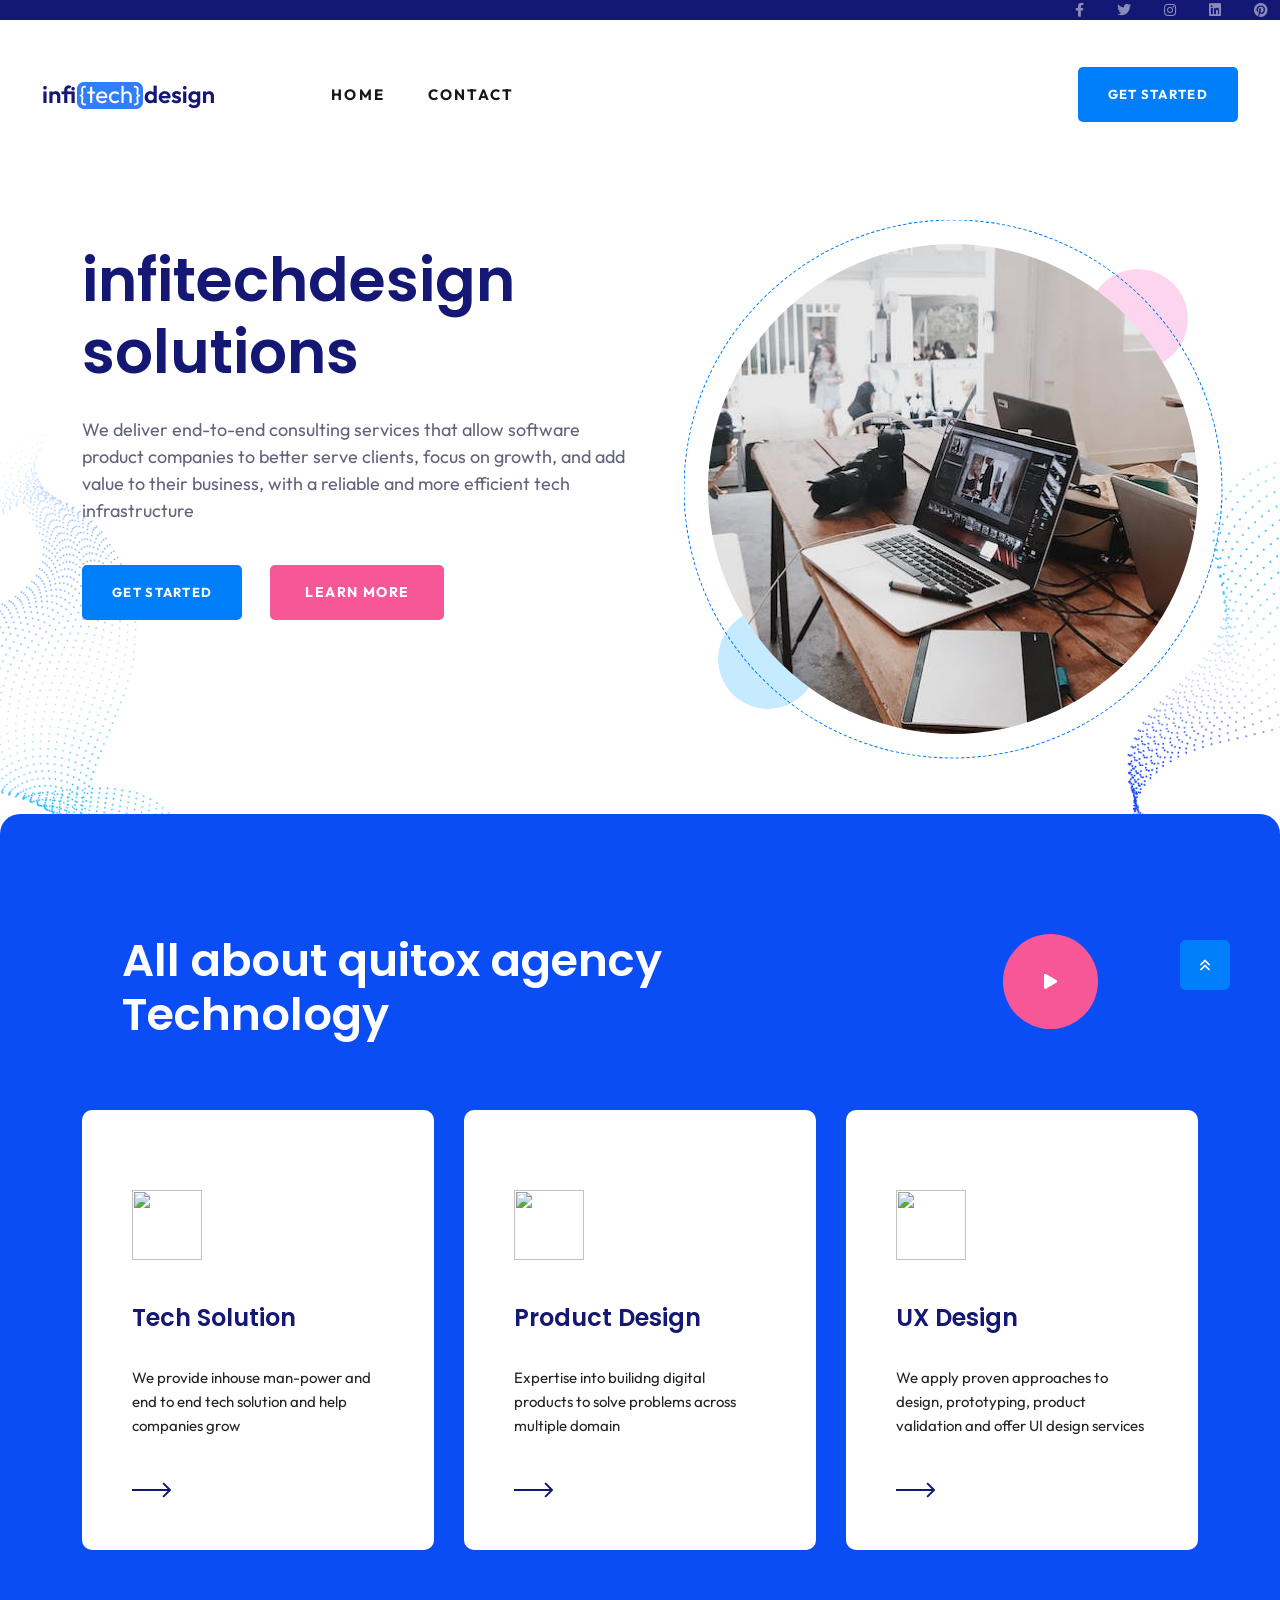
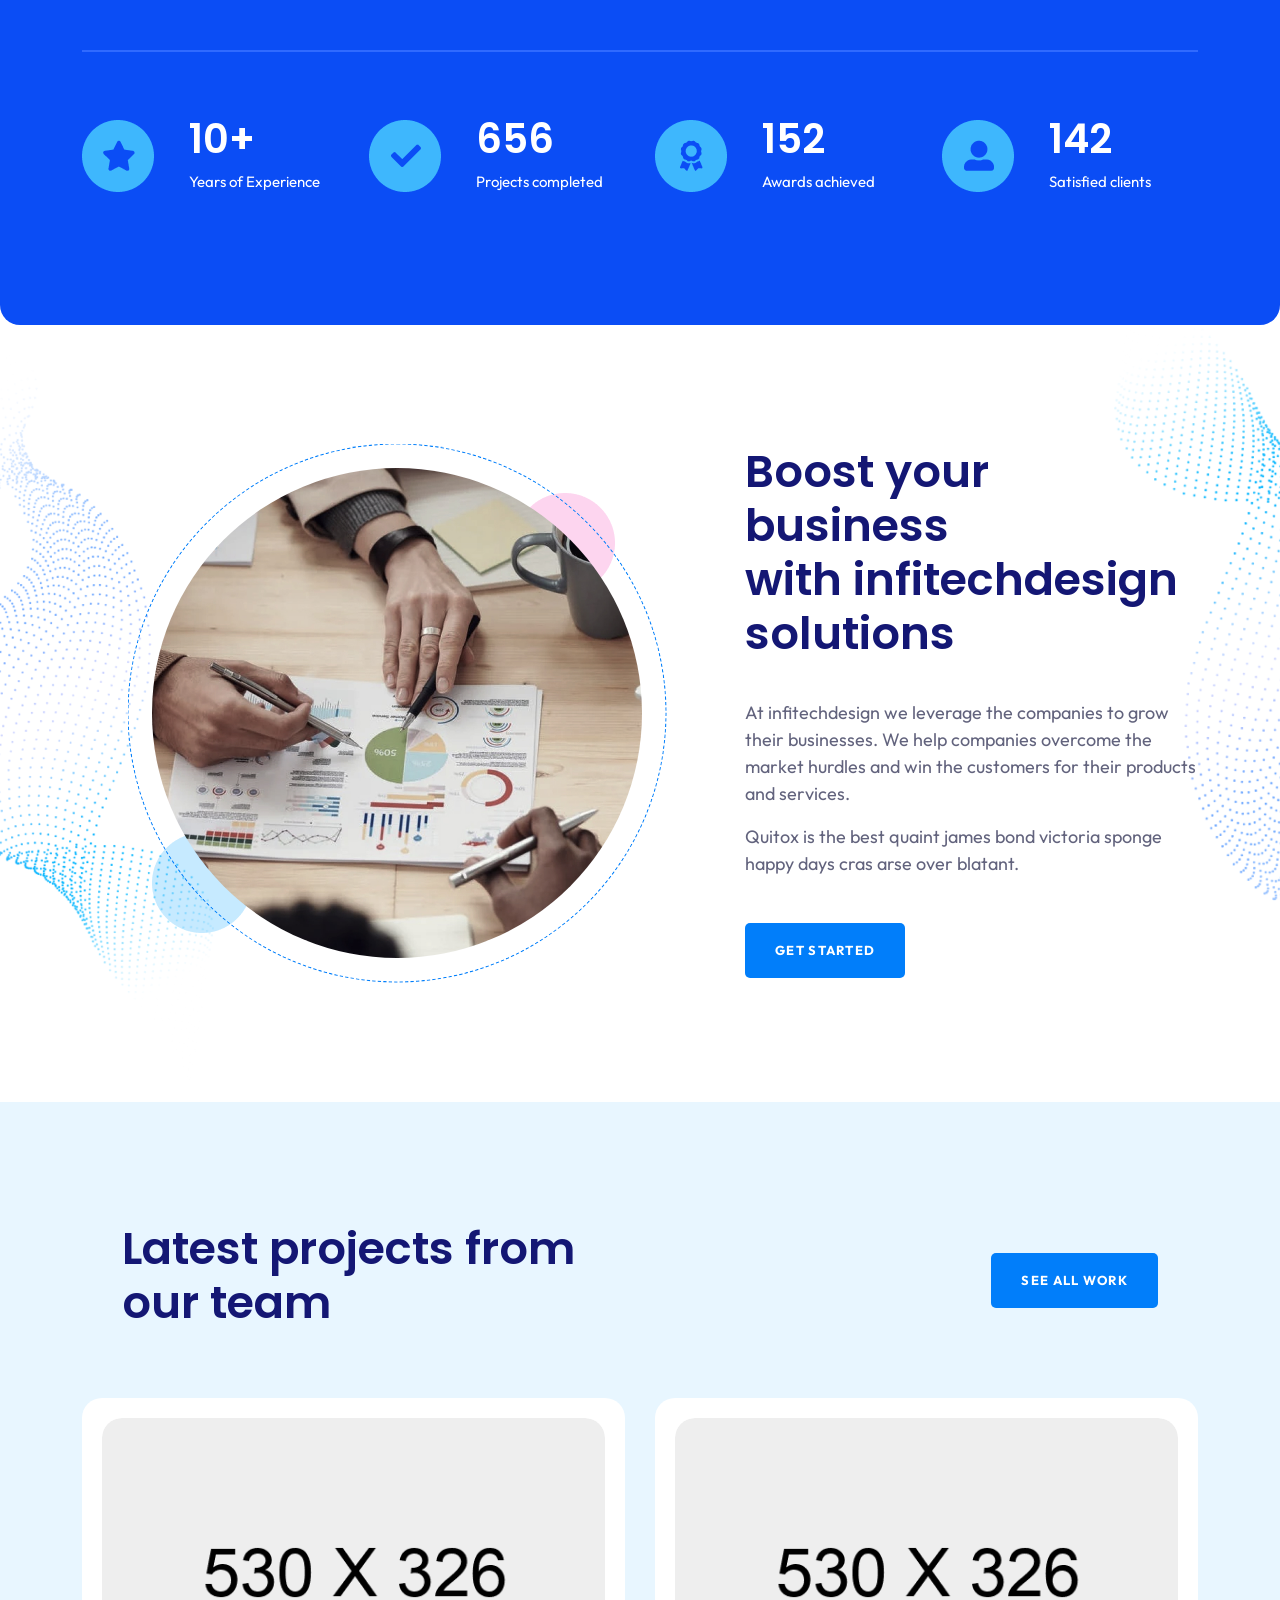
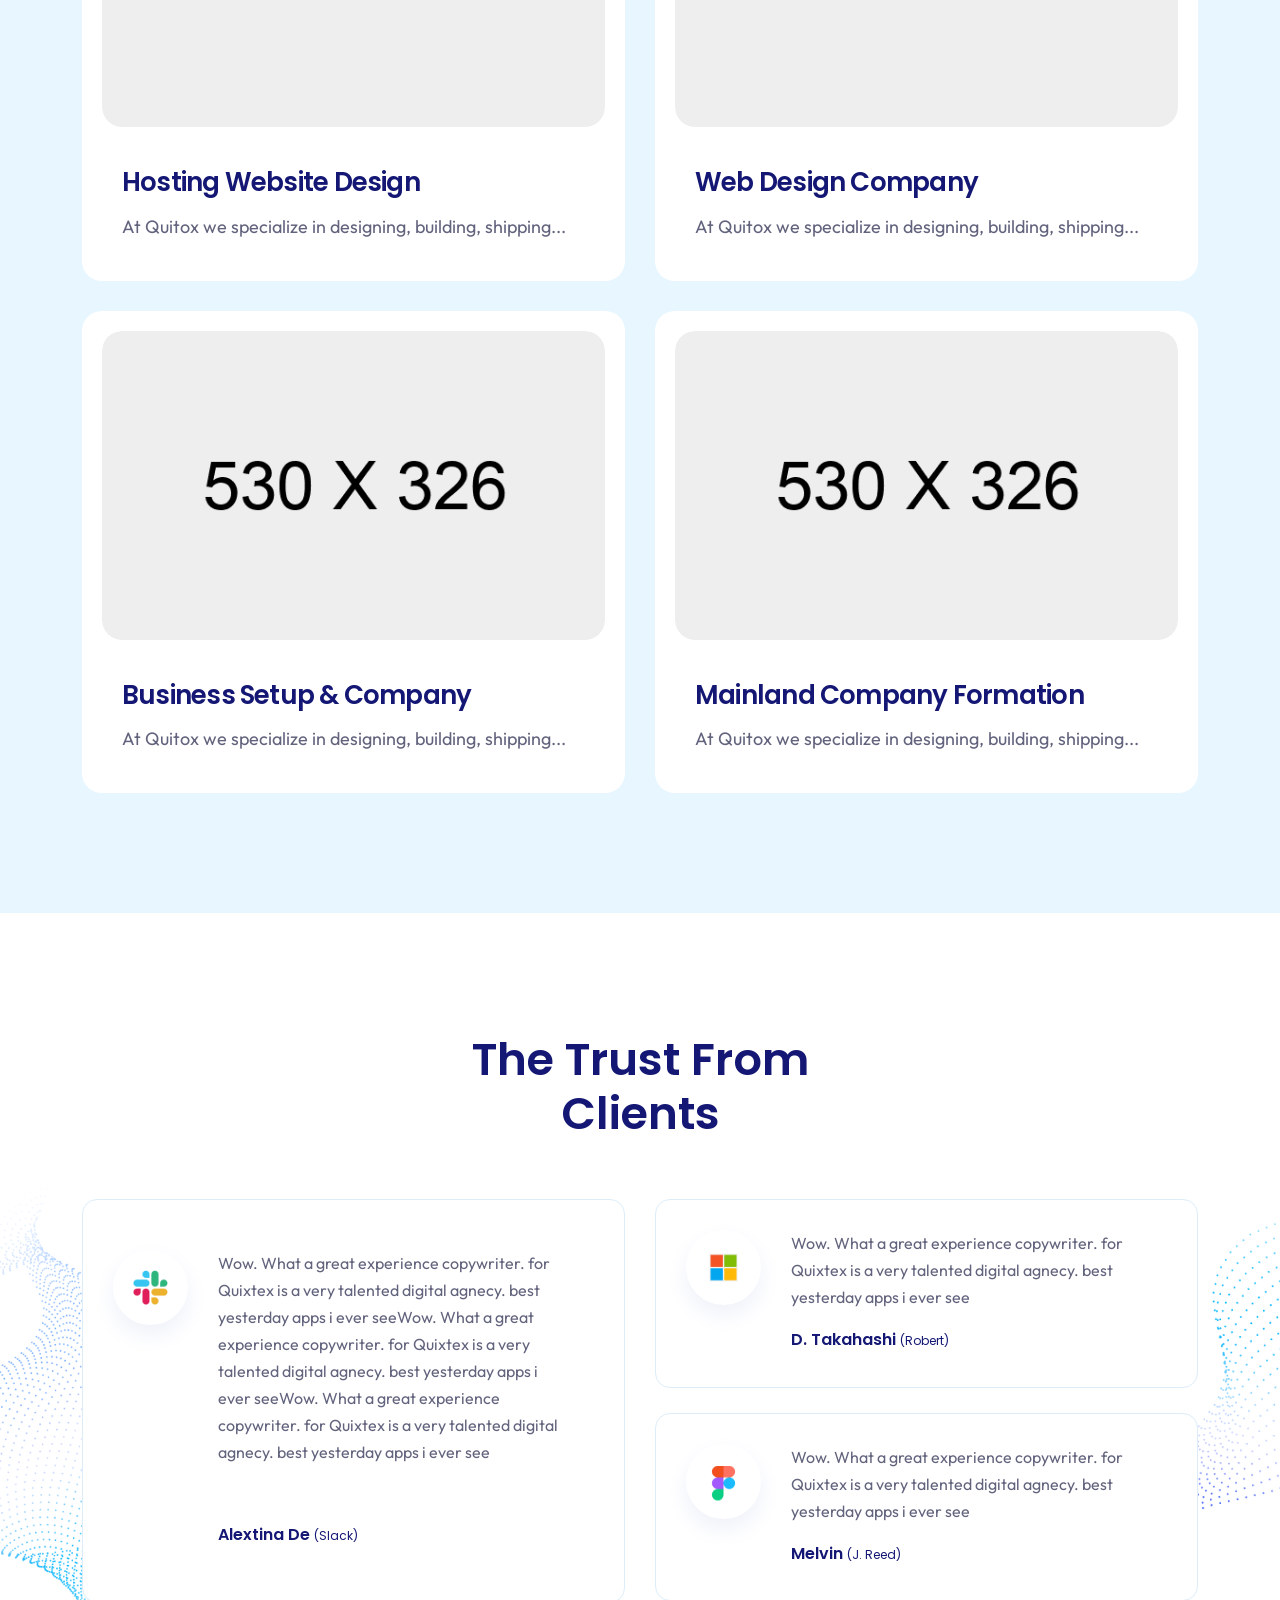
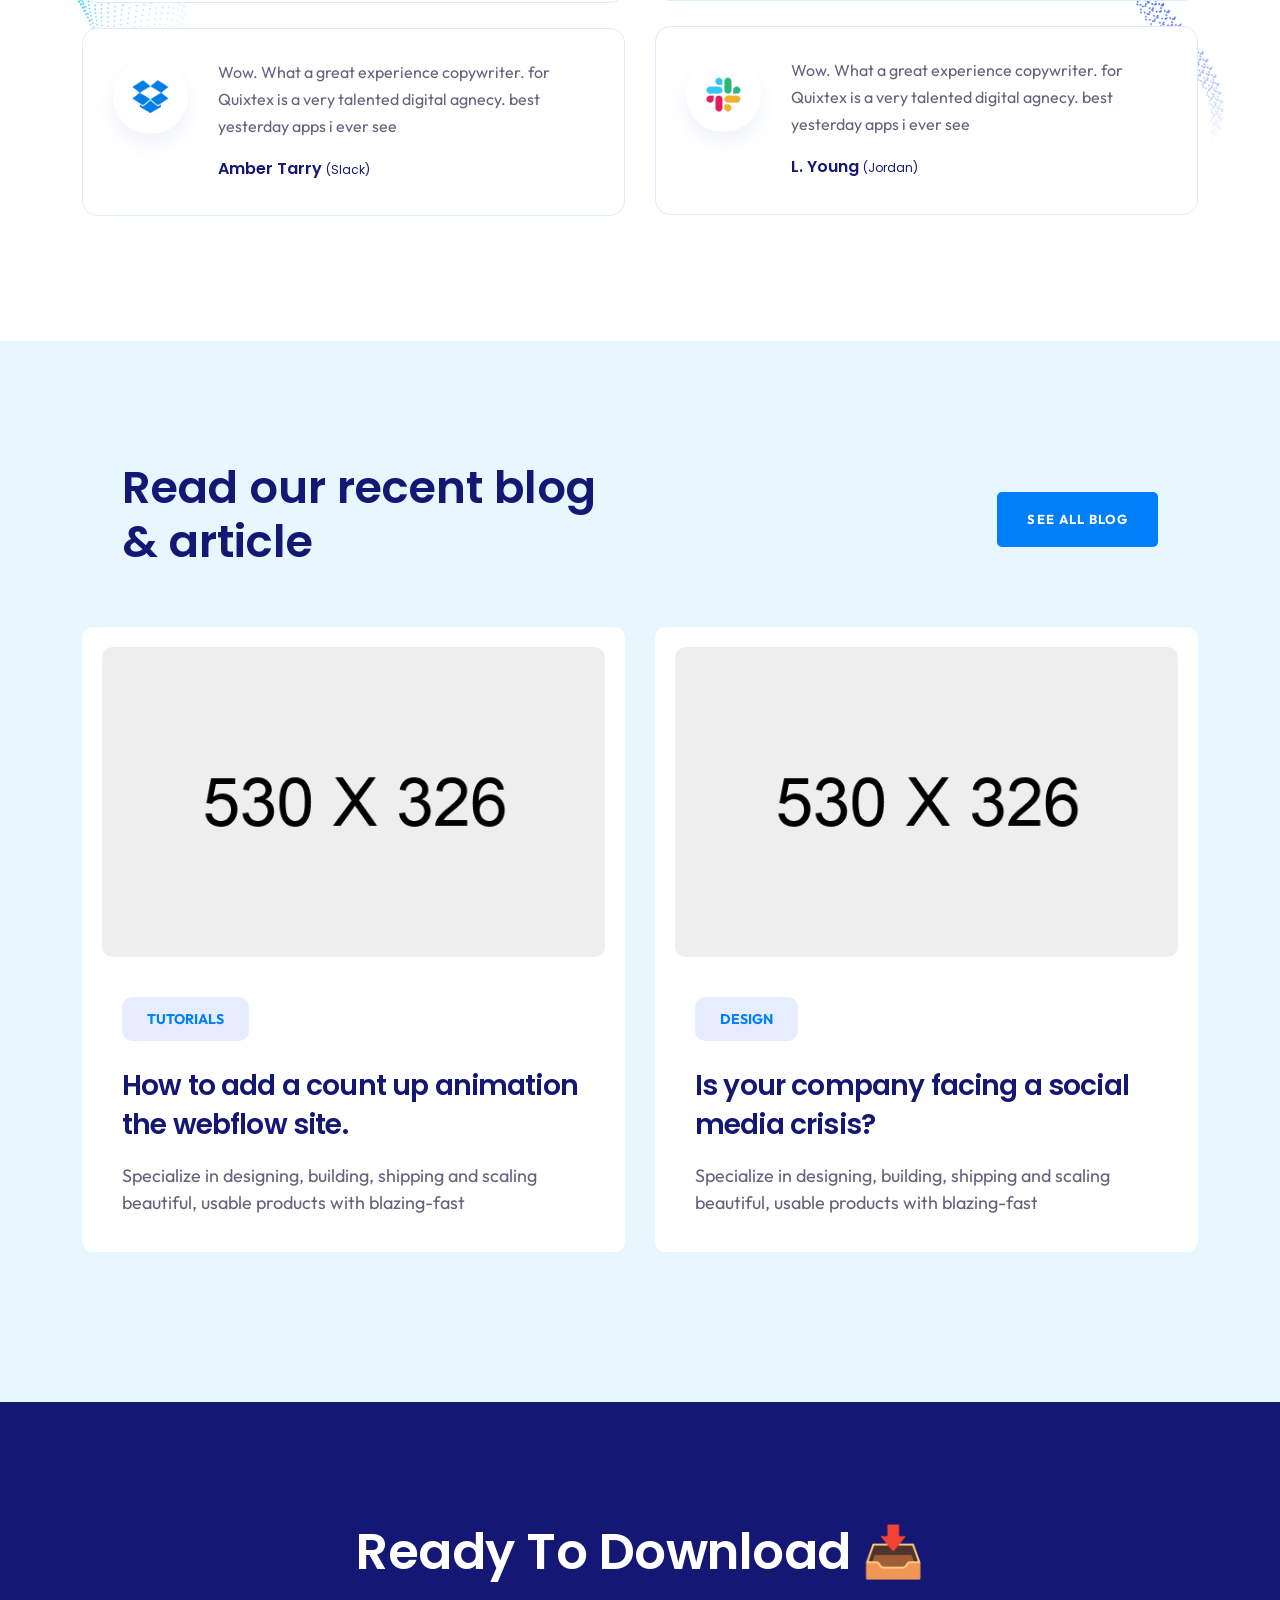
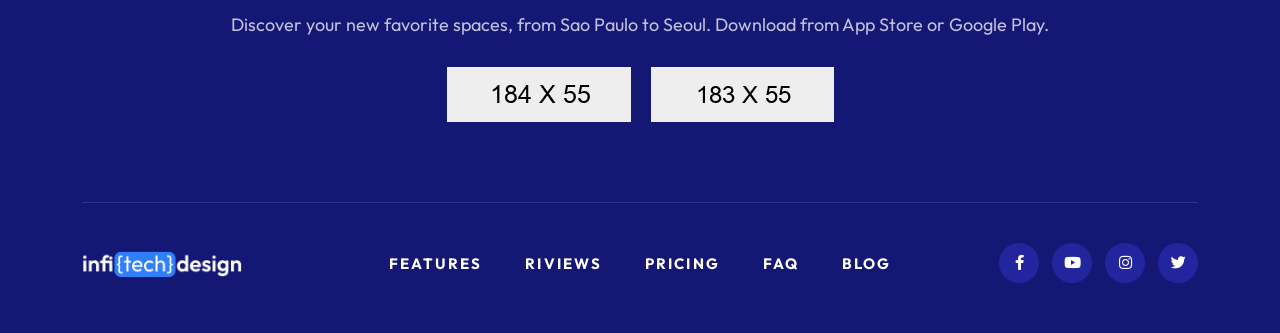
==== commit 2ccdbf09: "Homepage and Contact Us" ====
--- a/index.html
+++ b/index.html
@@ -246,11 +246,11 @@
                <div class="tp-service__slider-active">
                   <div class="tp-service__item wow tpfadeUp" data-wow-duration=".9s" data-wow-delay=".5s">
                      <div class="tp-service__icon">
-                        <img src="assets/img/service/service-icon-1.png" alt="">
+                        <img src="assets/img/service/tech-solutions.png" alt="">
                      </div> 
                      <div class="tp-service__content">
-                        <h4 class="tp-service__title-sm"><a href="service-details.html">IT Solution</a></h4>
-                        <p>Quitox is the  best quaint james victoria sponge happy days cras.Quitox is the  best of the seen.</p>
+                        <h4 class="tp-service__title-sm"><a href="service-details.html">Tech Solution</a></h4>
+                        <p>We provide inhouse man-power and end to end tech solution and help companies grow</p>
                      </div>
                      <div class="tp-service__link">
                         <a href="service-details.html">
@@ -262,11 +262,11 @@
                   </div>
                   <div class="tp-service__item wow tpfadeUp" data-wow-duration=".9s" data-wow-delay=".7s">
                      <div class="tp-service__icon">
-                        <img src="assets/img/service/service-icon-2.png" alt="">
+                        <img src="assets/img/service/product-design.png" alt="">
                      </div> 
                      <div class="tp-service__content">
-                        <h4 class="tp-service__title-sm"><a href="service-details.html">Data Solution</a></h4>
-                        <p>Quitox is the  best quaint james victoria sponge happy days cras.Quitox is the  best of the seen.</p>
+                        <h4 class="tp-service__title-sm"><a href="service-details.html">Product Design</a></h4>
+                        <p>Expertise into builidng digital products to solve problems across multiple domain</p>
                      </div>
                      <div class="tp-service__link">
                         <a href="service-details.html">
@@ -278,11 +278,11 @@
                   </div>
                   <div class="tp-service__item wow tpfadeUp" data-wow-duration=".9s" data-wow-delay=".9s">
                      <div class="tp-service__icon">
-                        <img src="assets/img/service/service-icon-3.png" alt="">
+                        <img src="assets/img/service/ux-design.png" alt="">
                      </div> 
                      <div class="tp-service__content">
-                        <h4 class="tp-service__title-sm"><a href="service-details.html">Web Design</a></h4>
-                        <p>Quitox is the  best quaint james victoria sponge happy days cras.Quitox is the  best of the seen.</p>
+                        <h4 class="tp-service__title-sm"><a href="service-details.html">UX Design</a></h4>
+                        <p>We apply proven approaches to design, prototyping, product validation and offer UI design services</p>
                      </div>
                      <div class="tp-service__link">
                         <a href="service-details.html">
@@ -294,11 +294,11 @@
                   </div>
                   <div class="tp-service__item wow tpfadeUp" data-wow-duration=".9s" data-wow-delay="1s">
                      <div class="tp-service__icon">
-                        <img src="assets/img/service/service-icon-2.png" alt="">
+                        <img src="assets/img/service/app-design-dev.png" alt="">
                      </div> 
                      <div class="tp-service__content">
-                        <h4 class="tp-service__title-sm"><a href="service-details.html">Graphic design</a></h4>
-                        <p>Quitox is the  best quaint james victoria sponge happy days cras.Quitox is the  best of the seen.</p>
+                        <h4 class="tp-service__title-sm"><a href="service-details.html">App Design & Dev</a></h4>
+                        <p>We can deliver quality solutions for business that prioritize time to market, maintainability, scalability, and stability</p>
                      </div>
                      <div class="tp-service__link">
                         <a href="service-details.html">
@@ -310,11 +310,59 @@
                   </div>
                   <div class="tp-service__item wow tpfadeUp" data-wow-duration=".9s" data-wow-delay="1.2s">
                      <div class="tp-service__icon">
-                        <img src="assets/img/service/service-icon-1.png" alt="">
+                        <img src="assets/img/service/web-design-dev.png" alt="">
                      </div> 
                      <div class="tp-service__content">
-                        <h4 class="tp-service__title-sm"><a href="service-details.html">IT Solution</a></h4>
-                        <p>Quitox is the  best quaint james victoria sponge happy days cras.Quitox is the  best of the seen.</p>
+                        <h4 class="tp-service__title-sm"><a href="service-details.html">Web Solutions</a></h4>
+                        <p>We create innovative and intuitive website designs & themes as per your business requirements to reach your business goals</p>
+                     </div>
+                     <div class="tp-service__link">
+                        <a href="service-details.html">
+                           <svg width="39" height="16" viewBox="0 0 39 16" fill="none" xmlns="http://www.w3.org/2000/svg">
+                              <path d="M38.7071 8.70711C39.0976 8.31658 39.0976 7.68342 38.7071 7.29289L32.3431 0.928932C31.9526 0.538408 31.3195 0.538408 30.9289 0.928932C30.5384 1.31946 30.5384 1.95262 30.9289 2.34315L36.5858 8L30.9289 13.6569C30.5384 14.0474 30.5384 14.6805 30.9289 15.0711C31.3195 15.4616 31.9526 15.4616 32.3431 15.0711L38.7071 8.70711ZM0 9H38V7H0V9Z" fill="currentColor"/>
+                           </svg>
+                        </a>
+                     </div> 
+                  </div>
+                  <div class="tp-service__item wow tpfadeUp" data-wow-duration=".9s" data-wow-delay="1.2s">
+                     <div class="tp-service__icon">
+                        <img src="assets/img/service/e-commerce-solutions.png" alt="">
+                     </div> 
+                     <div class="tp-service__content">
+                        <h4 class="tp-service__title-sm"><a href="service-details.html">E-commerce Solutions</a></h4>
+                        <p>We implement & develop user-centric E-commerce solutions to bring the marketplace at your fingertips</p>
+                     </div>
+                     <div class="tp-service__link">
+                        <a href="service-details.html">
+                           <svg width="39" height="16" viewBox="0 0 39 16" fill="none" xmlns="http://www.w3.org/2000/svg">
+                              <path d="M38.7071 8.70711C39.0976 8.31658 39.0976 7.68342 38.7071 7.29289L32.3431 0.928932C31.9526 0.538408 31.3195 0.538408 30.9289 0.928932C30.5384 1.31946 30.5384 1.95262 30.9289 2.34315L36.5858 8L30.9289 13.6569C30.5384 14.0474 30.5384 14.6805 30.9289 15.0711C31.3195 15.4616 31.9526 15.4616 32.3431 15.0711L38.7071 8.70711ZM0 9H38V7H0V9Z" fill="currentColor"/>
+                           </svg>
+                        </a>
+                     </div> 
+                  </div>
+                  <div class="tp-service__item wow tpfadeUp" data-wow-duration=".9s" data-wow-delay="1.2s">
+                     <div class="tp-service__icon">
+                        <img src="assets/img/service/graphic-design.png" alt="">
+                     </div> 
+                     <div class="tp-service__content">
+                        <h4 class="tp-service__title-sm"><a href="service-details.html">Graphic Design</a></h4>
+                        <p>We help design logos, newsletters, socail media posts, banners, collaterials & other branding materials etc</p>
+                     </div>
+                     <div class="tp-service__link">
+                        <a href="service-details.html">
+                           <svg width="39" height="16" viewBox="0 0 39 16" fill="none" xmlns="http://www.w3.org/2000/svg">
+                              <path d="M38.7071 8.70711C39.0976 8.31658 39.0976 7.68342 38.7071 7.29289L32.3431 0.928932C31.9526 0.538408 31.3195 0.538408 30.9289 0.928932C30.5384 1.31946 30.5384 1.95262 30.9289 2.34315L36.5858 8L30.9289 13.6569C30.5384 14.0474 30.5384 14.6805 30.9289 15.0711C31.3195 15.4616 31.9526 15.4616 32.3431 15.0711L38.7071 8.70711ZM0 9H38V7H0V9Z" fill="currentColor"/>
+                           </svg>
+                        </a>
+                     </div> 
+                  </div>
+                  <div class="tp-service__item wow tpfadeUp" data-wow-duration=".9s" data-wow-delay="1.2s">
+                     <div class="tp-service__icon">
+                        <img src="assets/img/service/digital-marketing.png" alt="">
+                     </div> 
+                     <div class="tp-service__content">
+                        <h4 class="tp-service__title-sm"><a href="service-details.html">Digital Marketing</a></h4>
+                        <p>Our digital marketing help busniess grow doign SEO, SEM, SMM, Performance Marketing etc </p>
                      </div>
                      <div class="tp-service__link">
                         <a href="service-details.html">
@@ -412,9 +460,9 @@
                </div>
                <div class="col-xl-6 col-lg-6 wow tpfadeRight" data-wow-duration=".9s" data-wow-delay=".7s">
                   <div class="tp-about__section-box">
-                     <h3 class="tp-section-title-md pb-30">Boost your business <br>with quitox</h3>
+                     <h3 class="tp-section-title-md pb-30">Boost your business <br>with infitechdesign solutions</h3>
                      <div class="tp-about__text">
-                        <p>Quitox is the  best quaint james bond victoria sponge happy days cras arse over blatant.Jolly good quaint james bond victoria sponge happy.</p>
+                        <p>At infitechdesign we leverage the companies to grow their businesses. We help companies overcome the market hurdles and win the customers for their products and services.</p>
                         <p>Quitox is the  best quaint james bond victoria sponge happy days cras arse over blatant.</p>
                      </div>
                      <a class="tp-btn-blue-square" href="contact.html"><span>Get Started</span></a>
@@ -489,7 +537,7 @@
 
 
       <!-- tp-team-area-start -->
-      <div class="tp-team__area p-relative">
+      <!-- <div class="tp-team__area p-relative">
          <div class="tp-team__grey-bg grey-bg"></div>
          <div class="tp-team__ml-mr theme-bg-3 pt-120 pb-50">
             <div class="container">
@@ -576,7 +624,7 @@
                </div>
             </div>
          </div>
-      </div>
+      </div> -->
       <!-- tp-team-area-end -->
 
 
--- a/assets/css/style.css
+++ b/assets/css/style.css
@@ -2504,11 +2504,11 @@
   opacity: 1;
 }
 .tp-header__logo img {
-  width: 157px;
+  width: auto;
   height: 100%;
 }
 .tp-header__main-menu ul {
-  text-align: center;
+  text-align: left;
   margin-left: 30px;
 }
 @media only screen and (min-width: 1400px) and (max-width: 1599px), only screen and (min-width: 1200px) and (max-width: 1399px) {
@@ -3839,7 +3839,7 @@
   height: 70px;
 }
 .tp-service__item {
-  background-color: #1859FF;
+  background-color: var(--bs-white);
   padding: 80px 50px;
   border-radius: 10px;
   max-height: 440px;
@@ -3865,7 +3865,7 @@
   border: 1px solid var(--tp-grey-2);
 }
 .tp-service__title-sm {
-  color: var(--tp-common-white);
+  color: var(--tp-theme-1);
   font-weight: 600;
   font-size: 24px;
   margin-bottom: 35px;
@@ -3879,11 +3879,11 @@
   font-weight: 400;
   font-size: 15px;
   line-height: 24px;
-  color: var(--tp-common-white);
+  color: var(--bs-gray-900);
   padding-bottom: 25px;
 }
 .tp-service__link a svg {
-  color: var(--tp-common-white);
+  color: var(--tp-theme-1);
   transition: 0.3s;
 }
 @media only screen and (min-width: 768px) and (max-width: 991px), (max-width: 767px) {
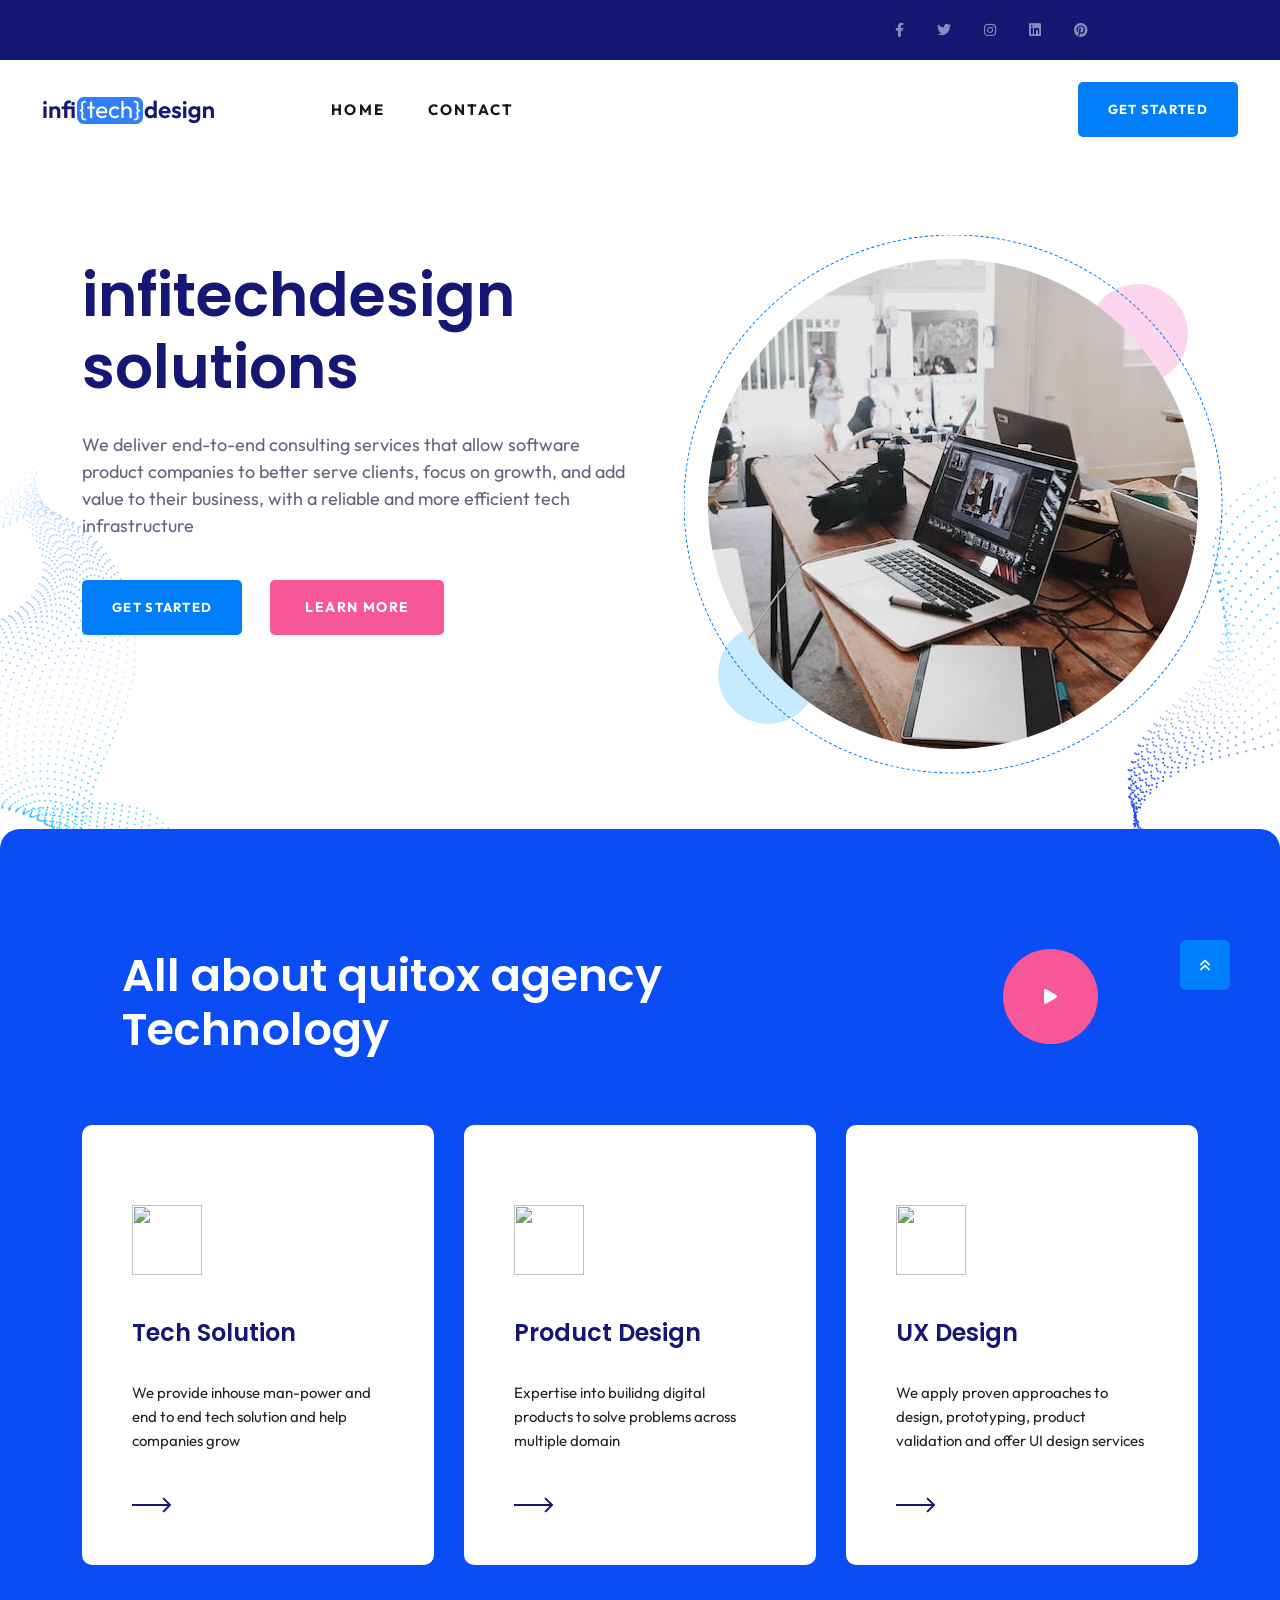
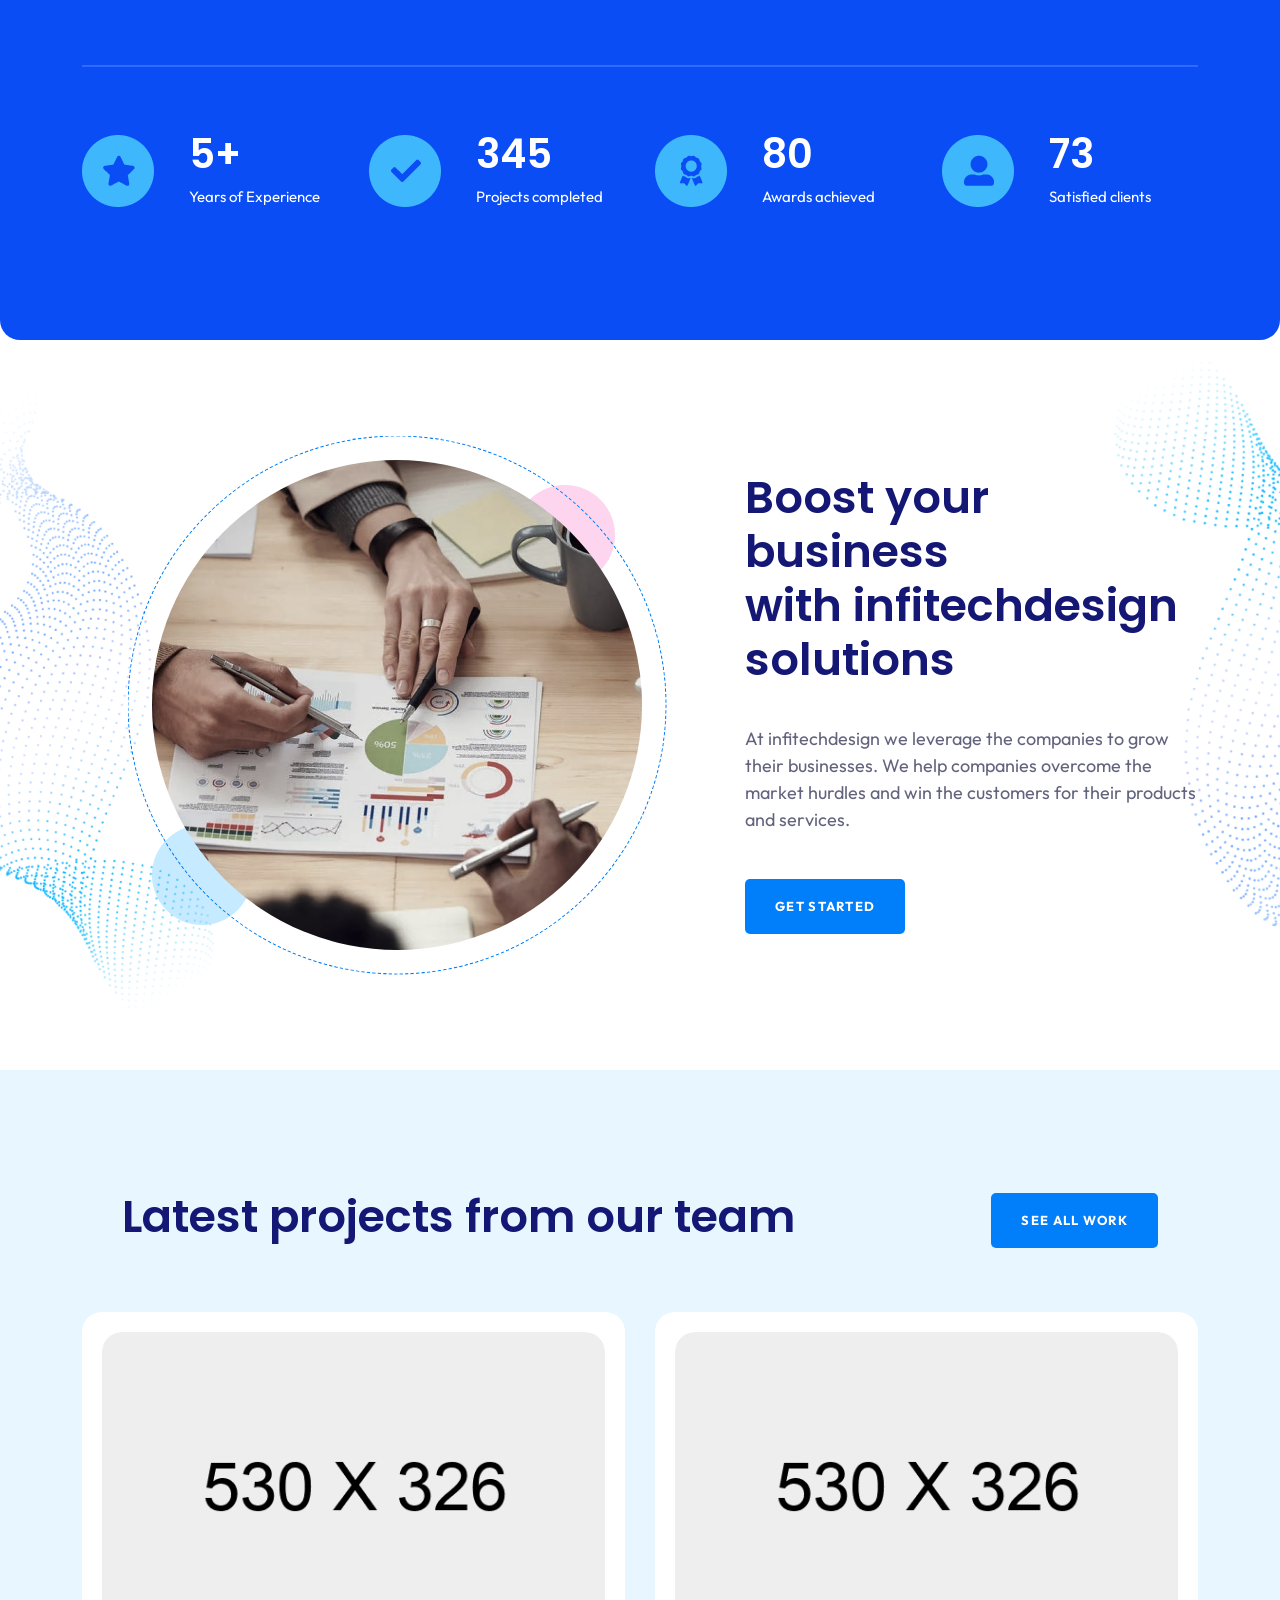
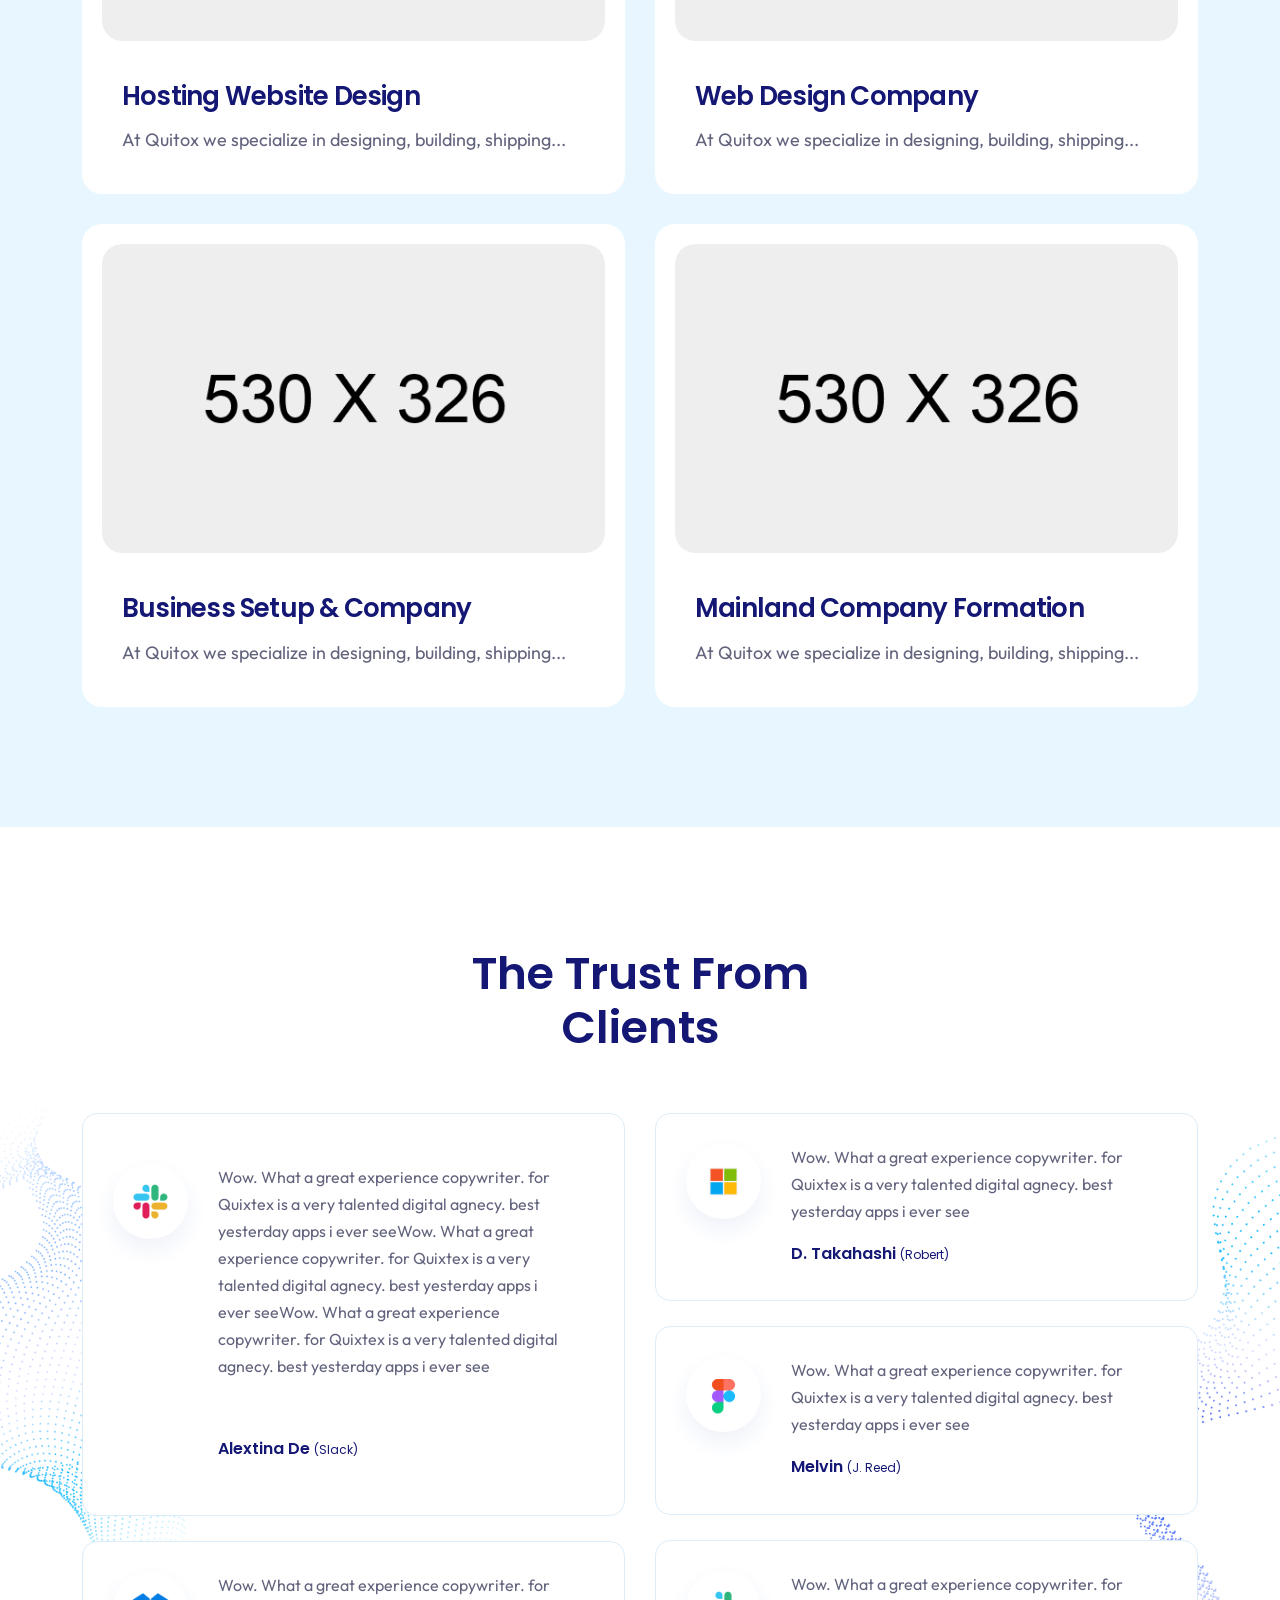
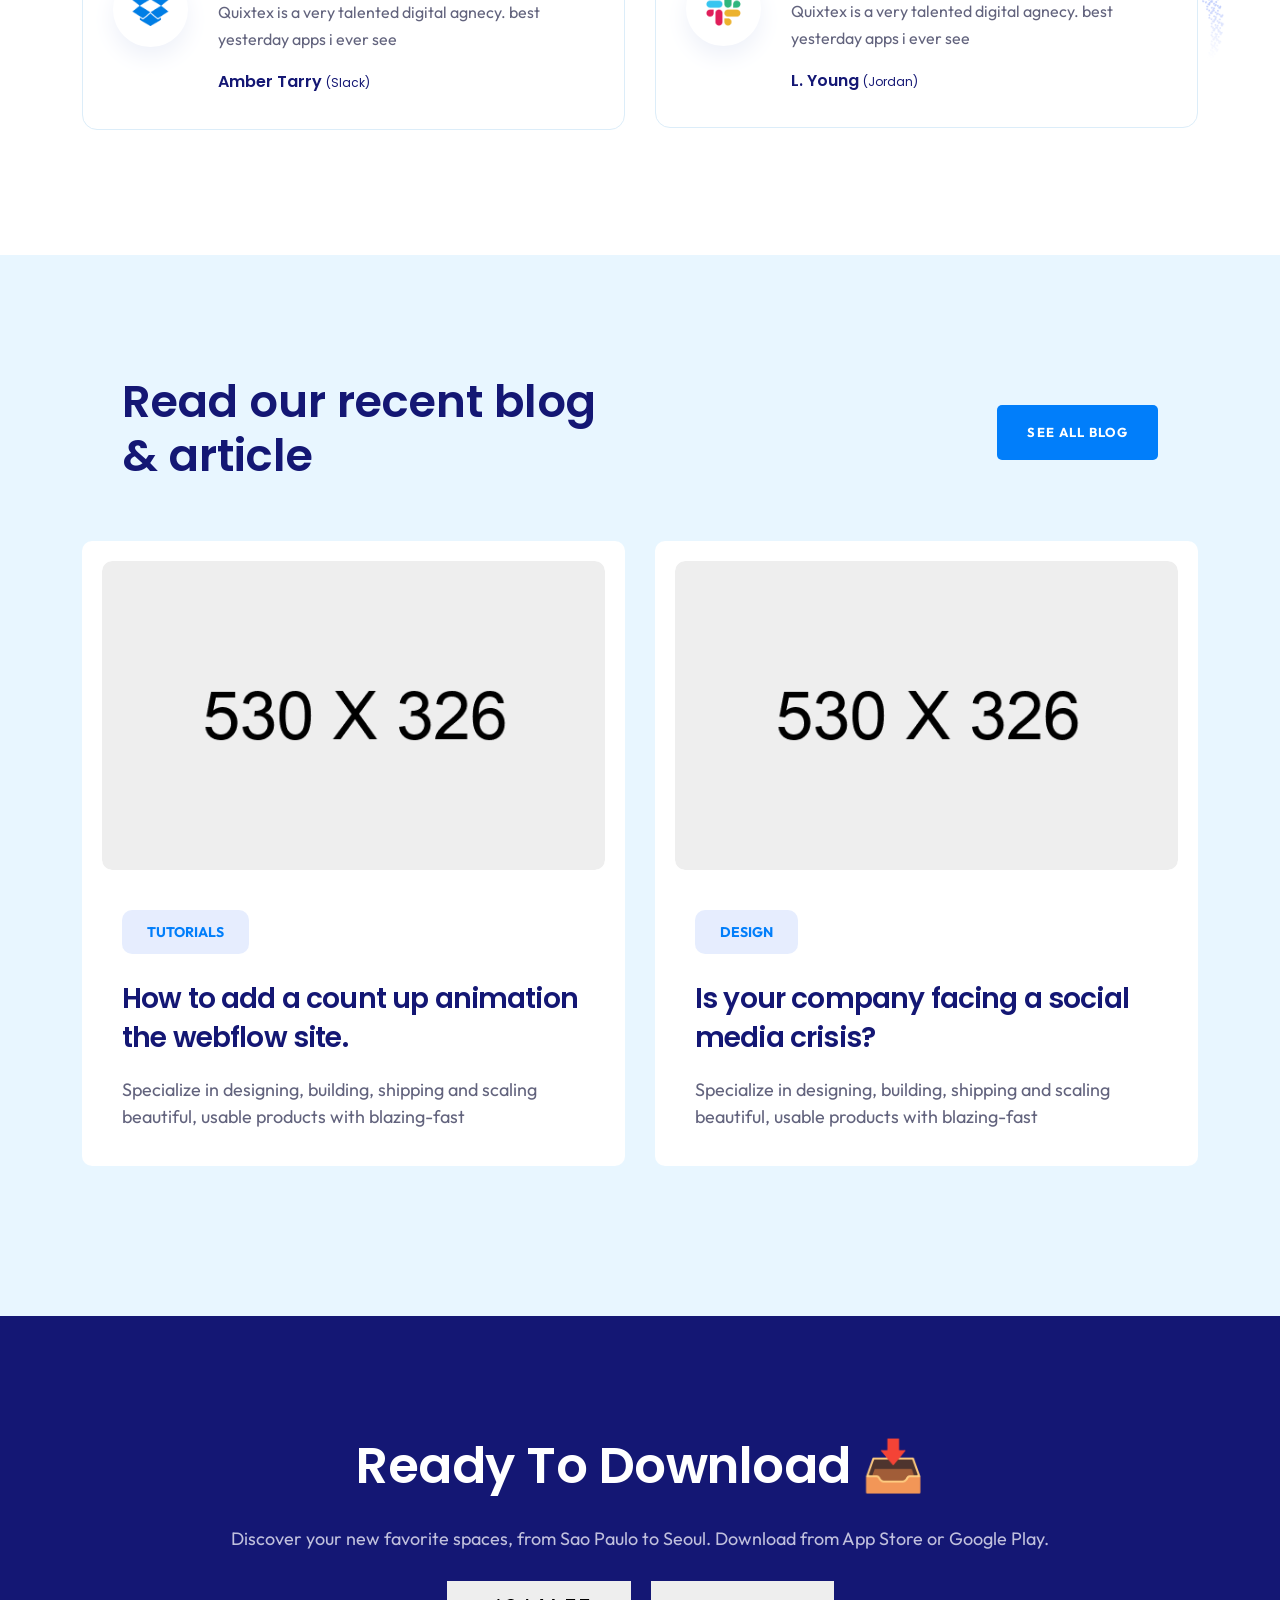
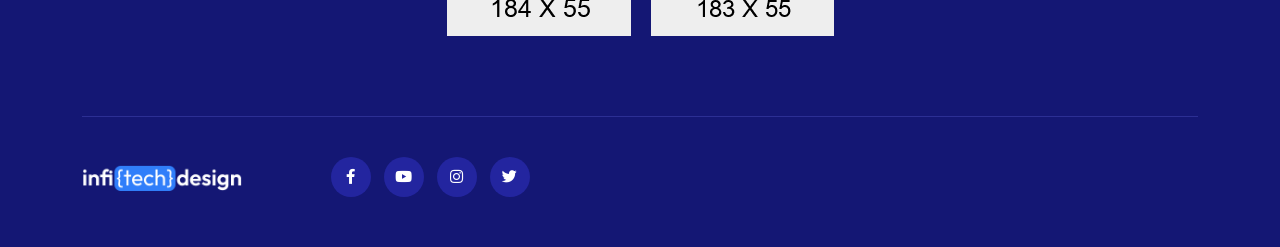
==== commit ba6b6c6a: "Homepage and contact us 2" ====
--- a/index.html
+++ b/index.html
@@ -46,7 +46,7 @@
       <!-- tp-header-area-start -->
       <div class="tp-header__top-area theme-bg tp-header__space-4 d-none d-sm-block">
          <div class="container-fluid">
-            <div class="row align-items-center">
+            <div class="row align-items-center pt-20 pl-20 pb-20 pr-180">
                <div class="col-xxl-8 col-xl-8 col-lg-6 col-md-6 col-6">
                </div>
                <div class="col-xxl-4 col-xl-4 col-lg-6 col-md-6 col-6">
@@ -463,7 +463,6 @@
                      <h3 class="tp-section-title-md pb-30">Boost your business <br>with infitechdesign solutions</h3>
                      <div class="tp-about__text">
                         <p>At infitechdesign we leverage the companies to grow their businesses. We help companies overcome the market hurdles and win the customers for their products and services.</p>
-                        <p>Quitox is the  best quaint james bond victoria sponge happy days cras arse over blatant.</p>
                      </div>
                      <a class="tp-btn-blue-square" href="contact.html"><span>Get Started</span></a>
                   </div>
@@ -480,7 +479,7 @@
             <div class="row">
                <div class="col-12">
                   <div class="tp-project__section-box d-flex justify-content-between align-items-center wow tpfadeUp" data-wow-duration=".9s" data-wow-delay=".3s">
-                     <h3 class="tp-section-title-md">Latest projects from <br> our team</h3>
+                     <h3 class="tp-section-title-md">Latest projects from our team</h3>
                      <a class="tp-btn-blue-square" href="project.html"><span>See all work</span></a>
                   </div>
                </div>
@@ -799,7 +798,7 @@
                            <a href="index.html"><img src="assets/img/logo/logo.png" alt=""></a>
                         </div>
                      </div>
-                     <div class="col-xl-7 col-lg-7 col-md-12 col-12 order-1 order-lg-2 d-none d-sm-block">
+                     <!-- <div class="col-xl-7 col-lg-7 col-md-12 col-12 order-1 order-lg-2 d-none d-sm-block">
                         <div class="tp-footer-bottom__menu">
                            <ul>
                               <li><a href="#">Features</a></li>
@@ -809,7 +808,7 @@
                               <li><a href="blog-details.html">Blog</a></li>
                            </ul>
                         </div>
-                     </div>
+                     </div> -->
                      <div class="col-xl-3 col-lg-3 col-md-6 col-12 order-2 order-lg-3 text-center text-md-end">
                         <div class="tp-footer-bottom__social">
                            <ul>
--- a/assets/css/style.css
+++ b/assets/css/style.css
@@ -2642,7 +2642,7 @@
   padding: 40px 0;
 }
 .tp-header__menu-space {
-  padding-top: 25px;
+  padding-top: 0px;
 }
 .tp-header__right {
   display: flex;
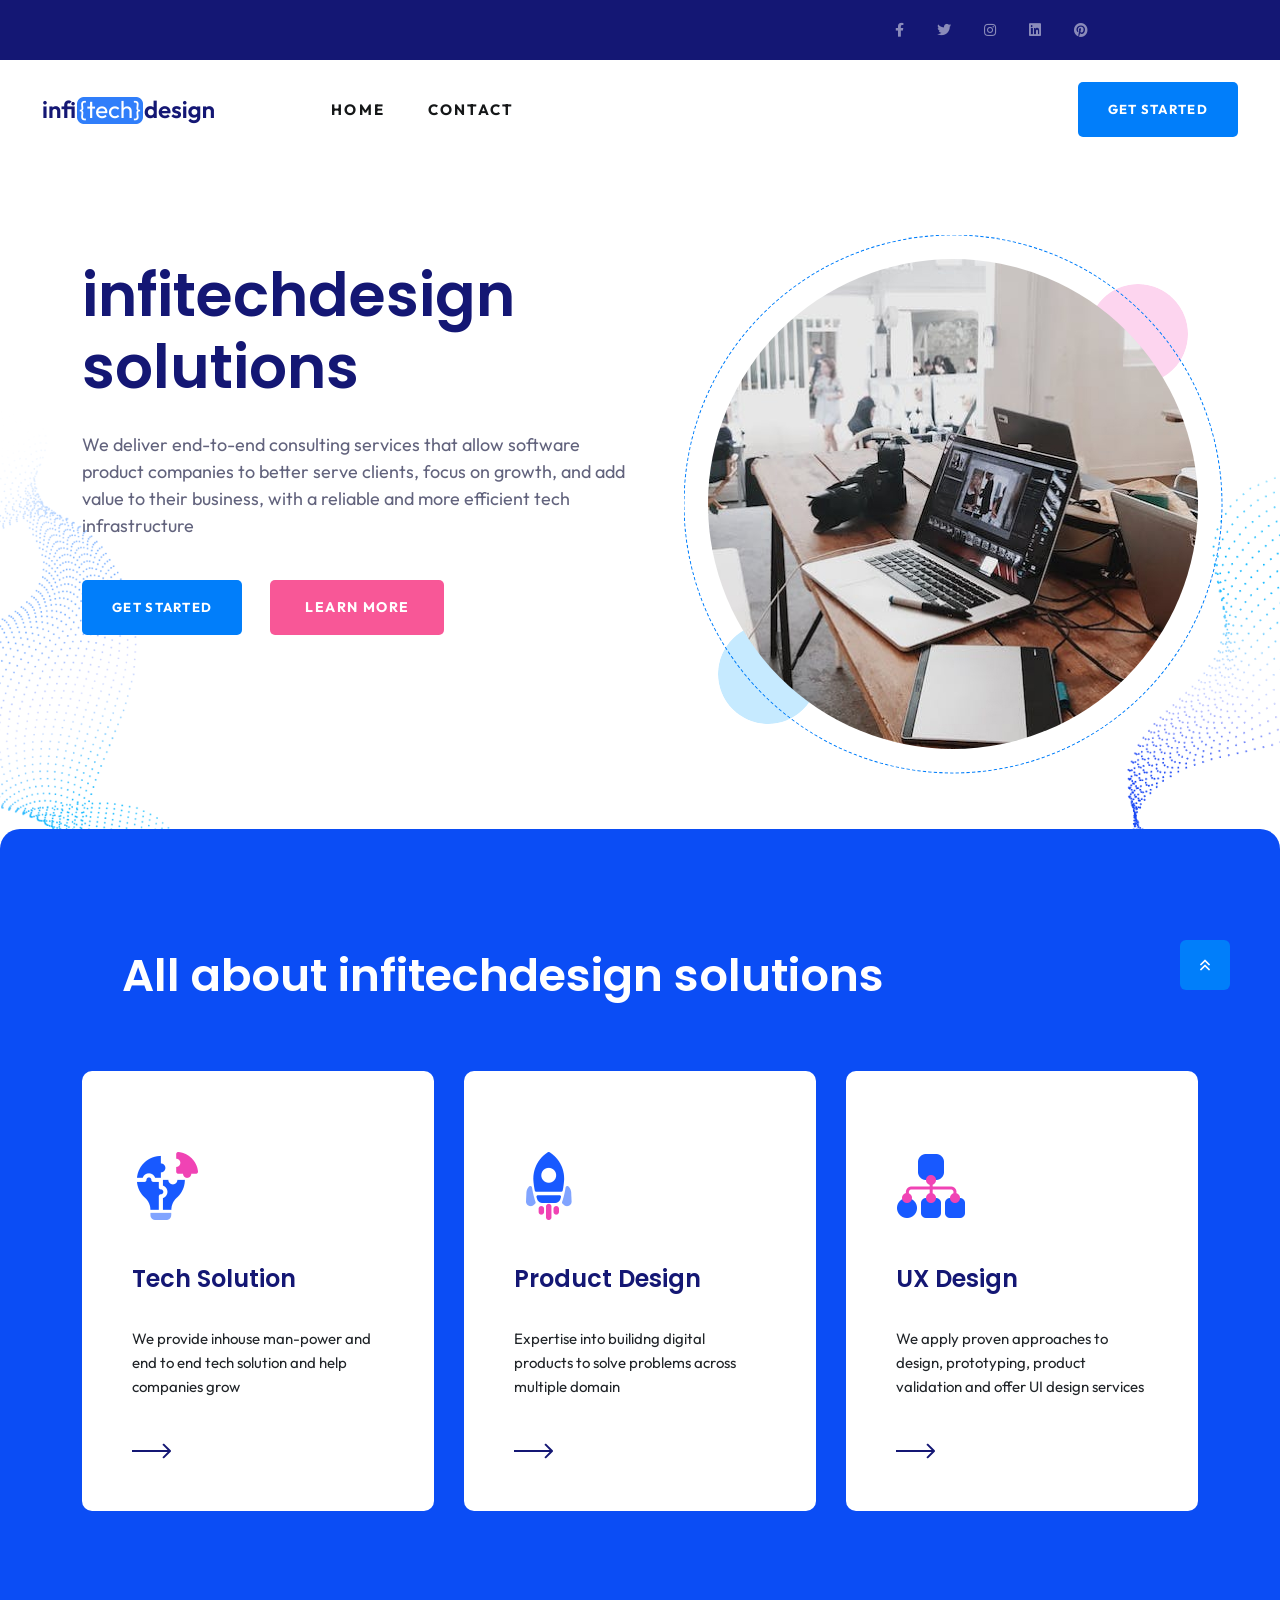
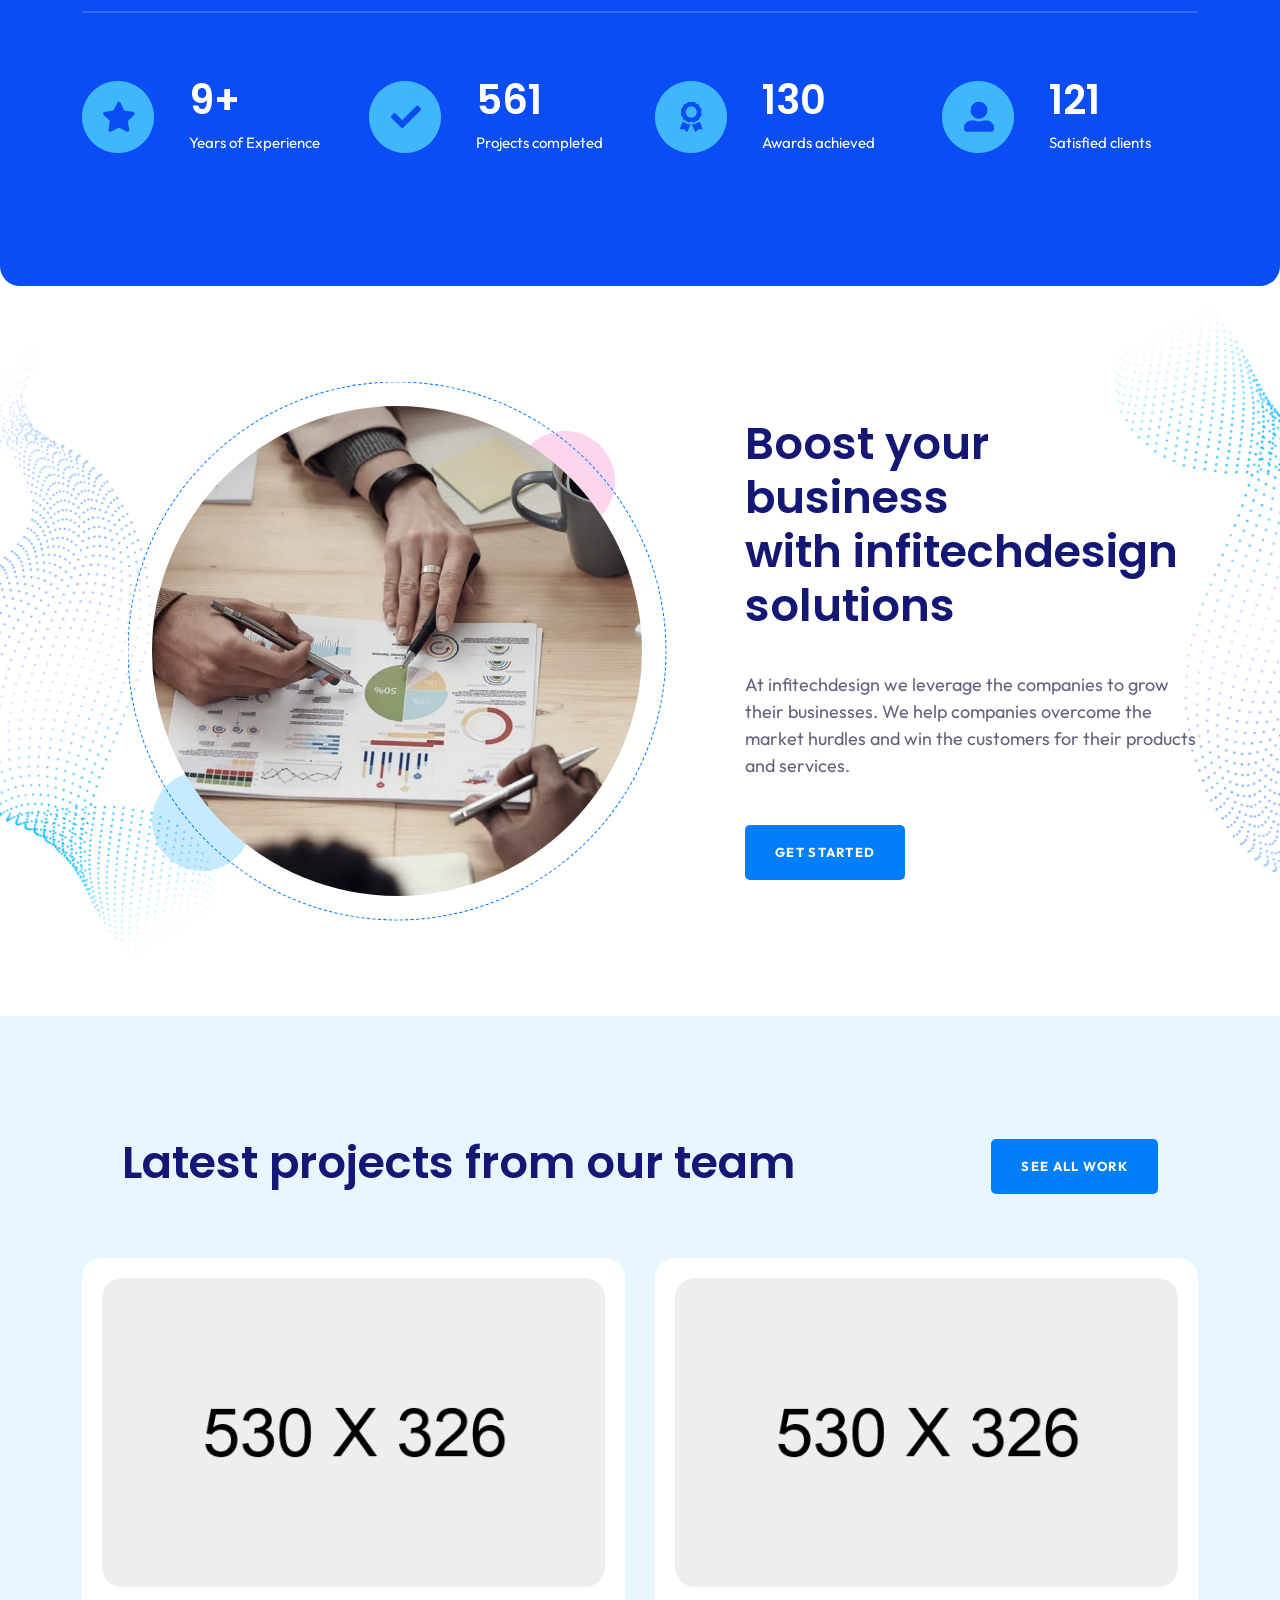
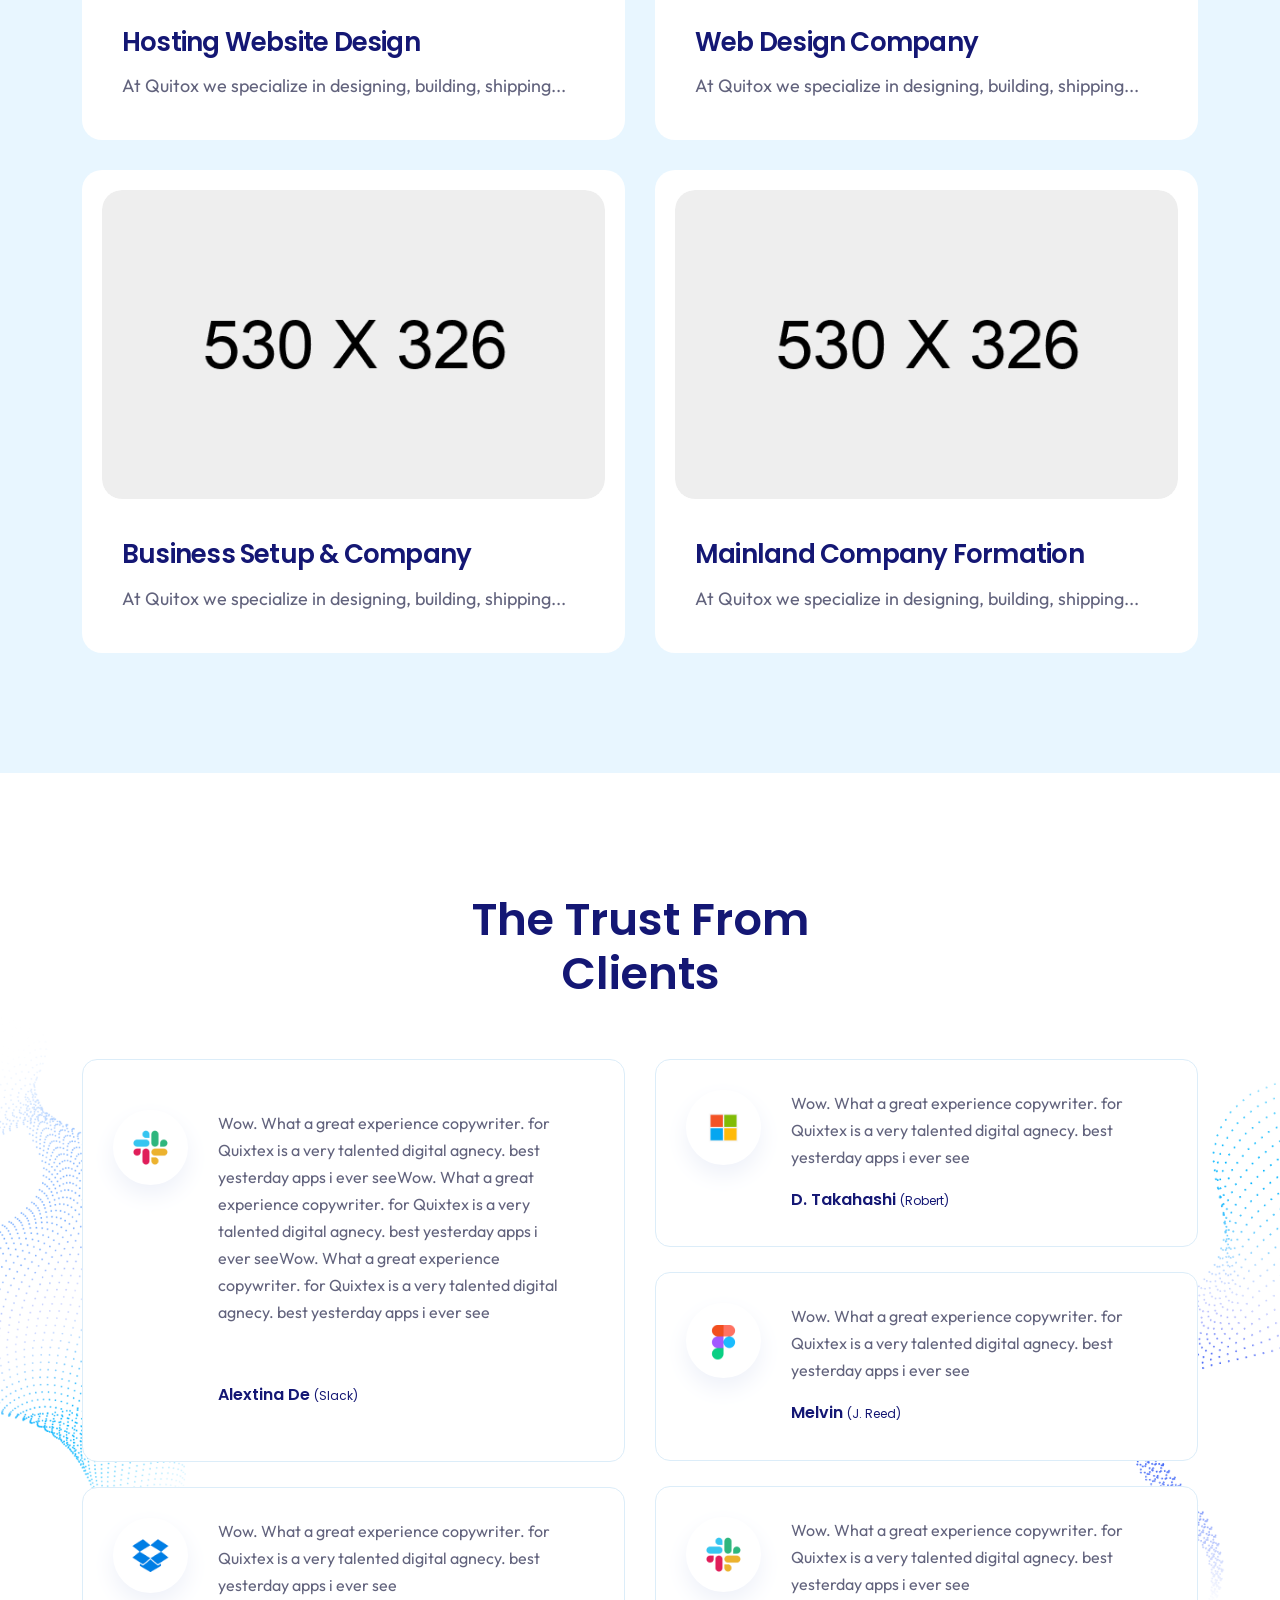
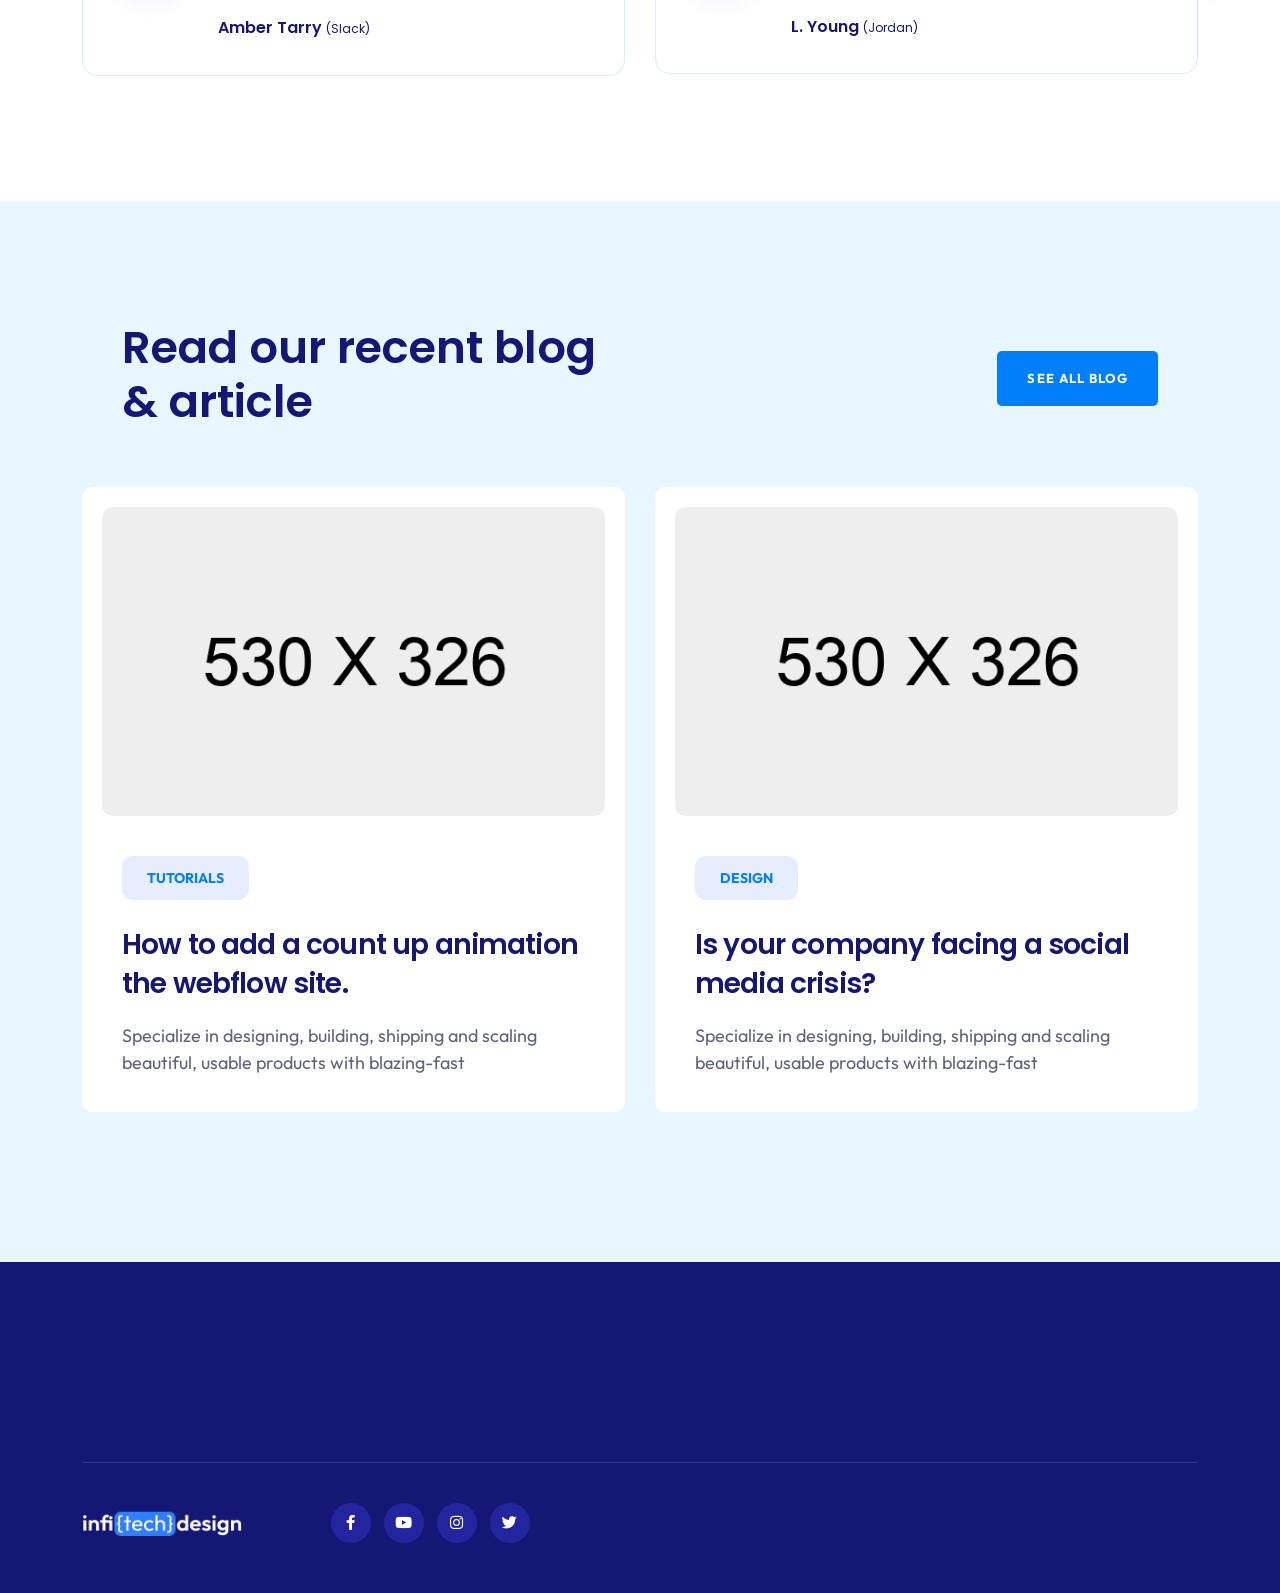
==== commit e225d1c6: "Homepage and contact 3" ====
--- a/index.html
+++ b/index.html
@@ -232,13 +232,11 @@
                <div class="col-12">
                   <div class="tp-service__section-wrapper d-flex justify-content-between">
                      <div class="tp-service__title-box ml-40">
-                        <h3 class="tp-service__title wow tpfadeUp" data-wow-duration=".9s" data-wow-delay=".3s">All about quitox agency <br>
-                           Technology
-                        </h3>
-                     </div>
-                     <div class="tp-service__play-btn wow tpfadeUp" data-wow-duration=".9s" data-wow-delay=".5s">
+                        <h3 class="tp-service__title wow tpfadeUp" data-wow-duration=".9s" data-wow-delay=".3s">All about infitechdesign solutions</h3>
+                     </div>
+                     <!-- <div class="tp-service__play-btn wow tpfadeUp" data-wow-duration=".9s" data-wow-delay=".5s">
                         <a class="popup-video pulse-btn" href="https://www.youtube.com/watch?v=t0Q2otsqC4I"><i class="fas fa-play"></i></a>
-                     </div>
+                     </div> -->
                   </div>
                </div>
             </div>
@@ -771,7 +769,7 @@
    <footer>
       <!-- tp-footer-area-start -->
       <div class="tp-footer__area theme-bg pt-120 pb-50">
-         <div class="container">
+         <!-- <div class="container">
             <div class="row">
                <div class="col-xl-12">
                   <div class="tp-footer__content text-center">
@@ -788,7 +786,7 @@
                   </div>
                </div>
             </div>
-         </div>
+         </div> -->
          <div class="tp-footer-bottom__area mt-80 wow tpfadeUp" data-wow-duration=".9s" data-wow-delay=".9s">
             <div class="container">
                <div class="tp-footer-bottom__border-top pt-40">
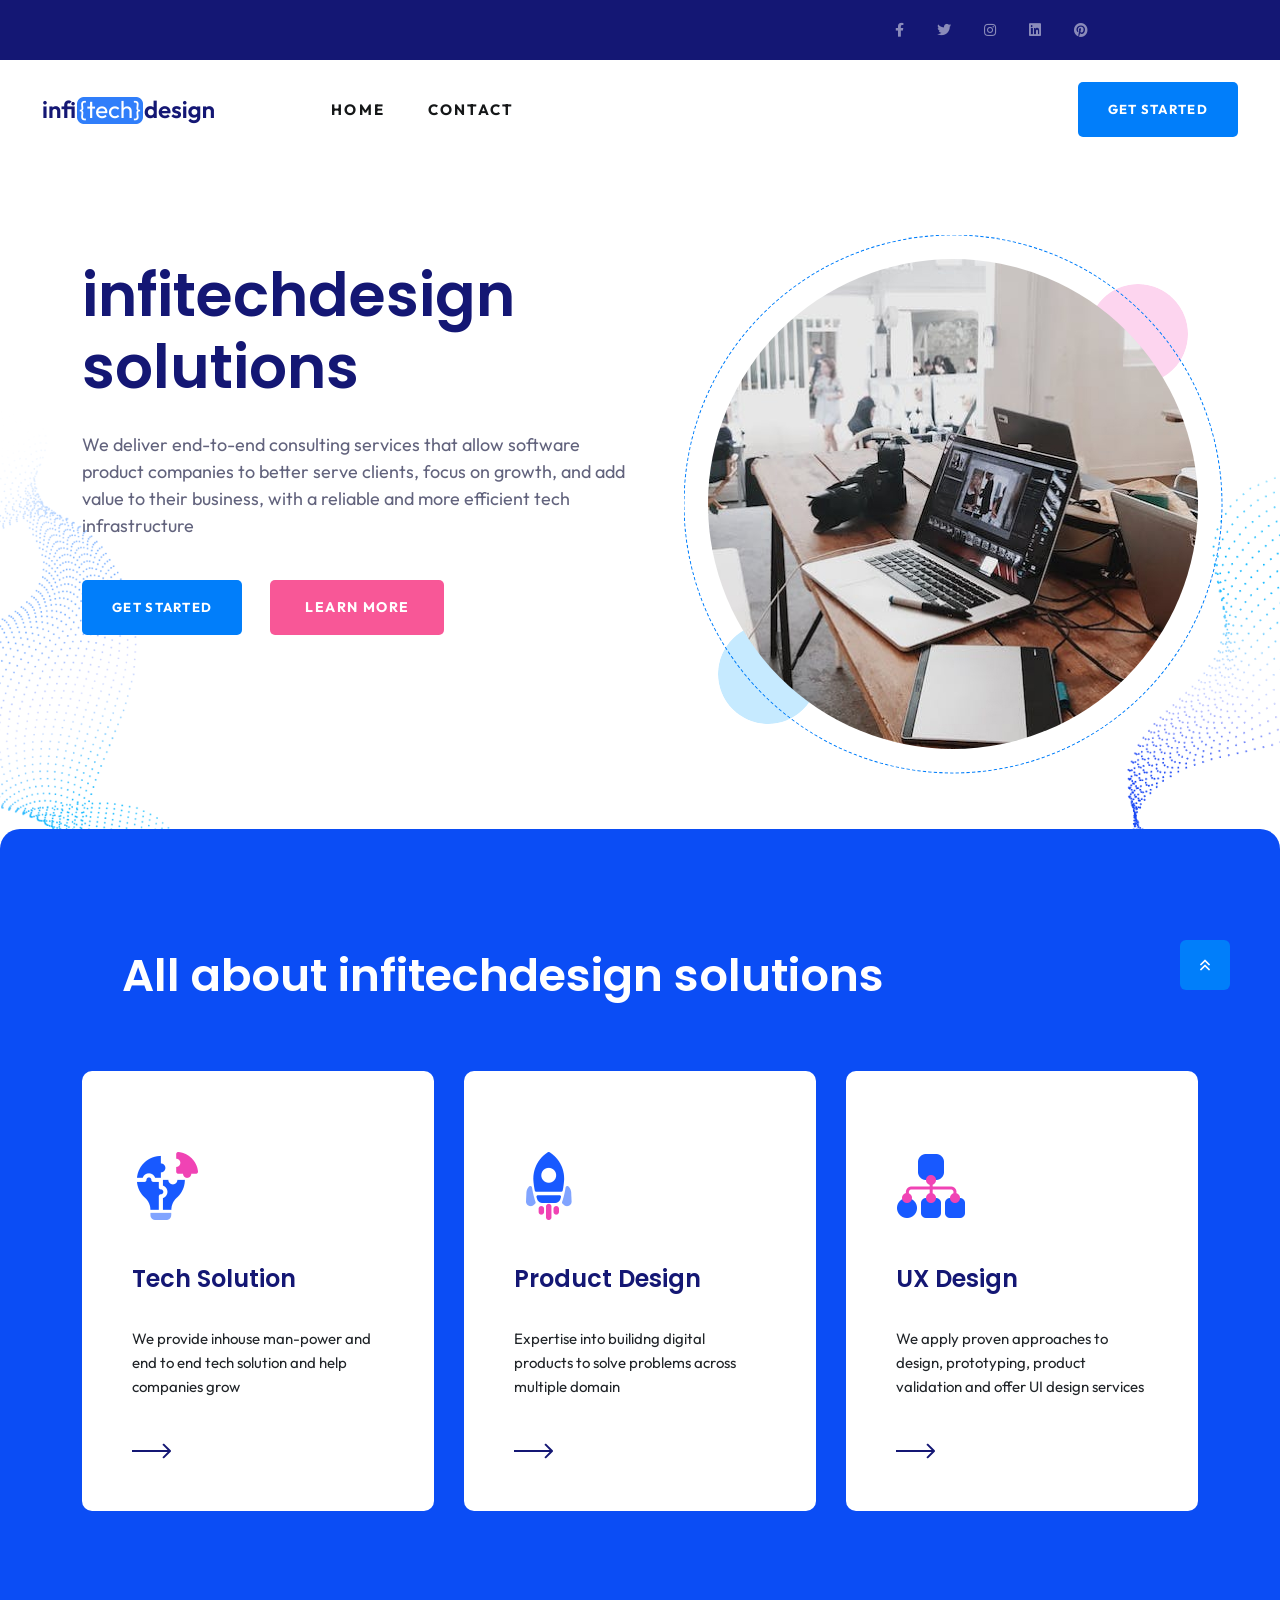
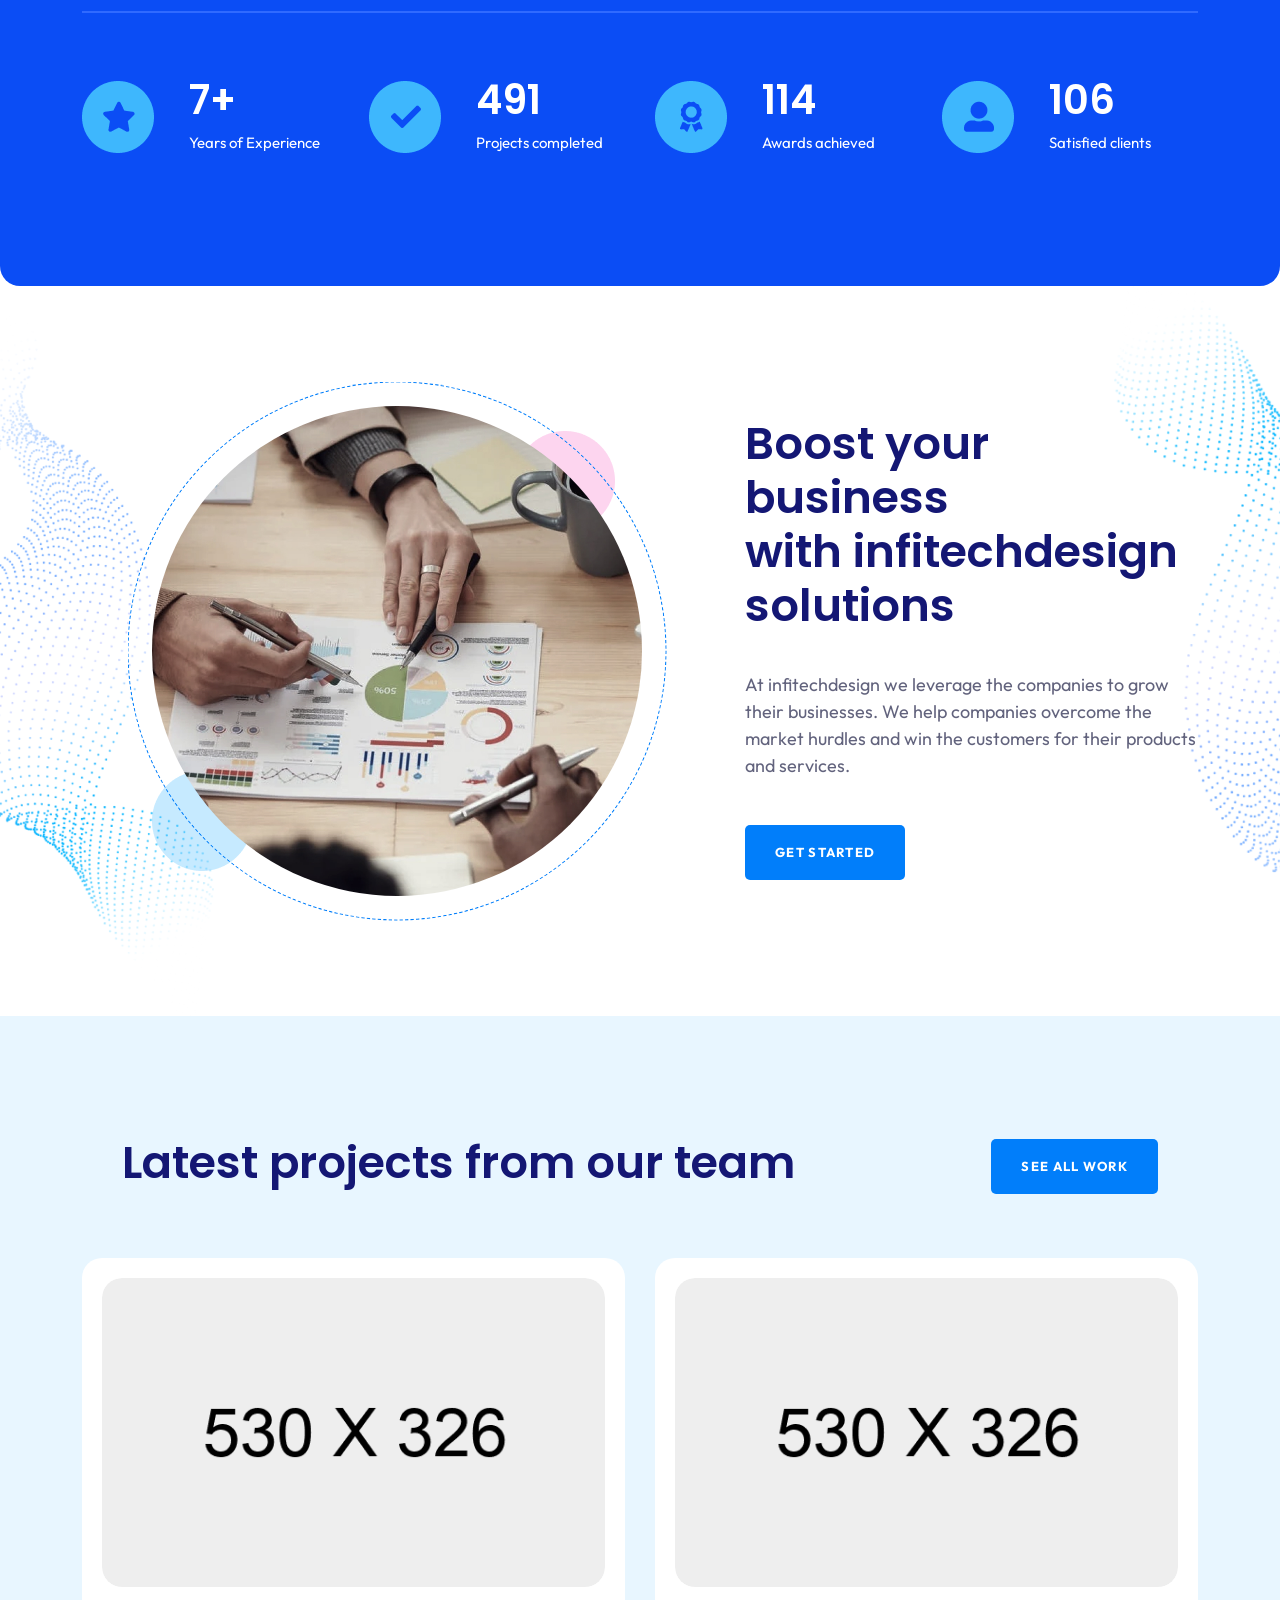
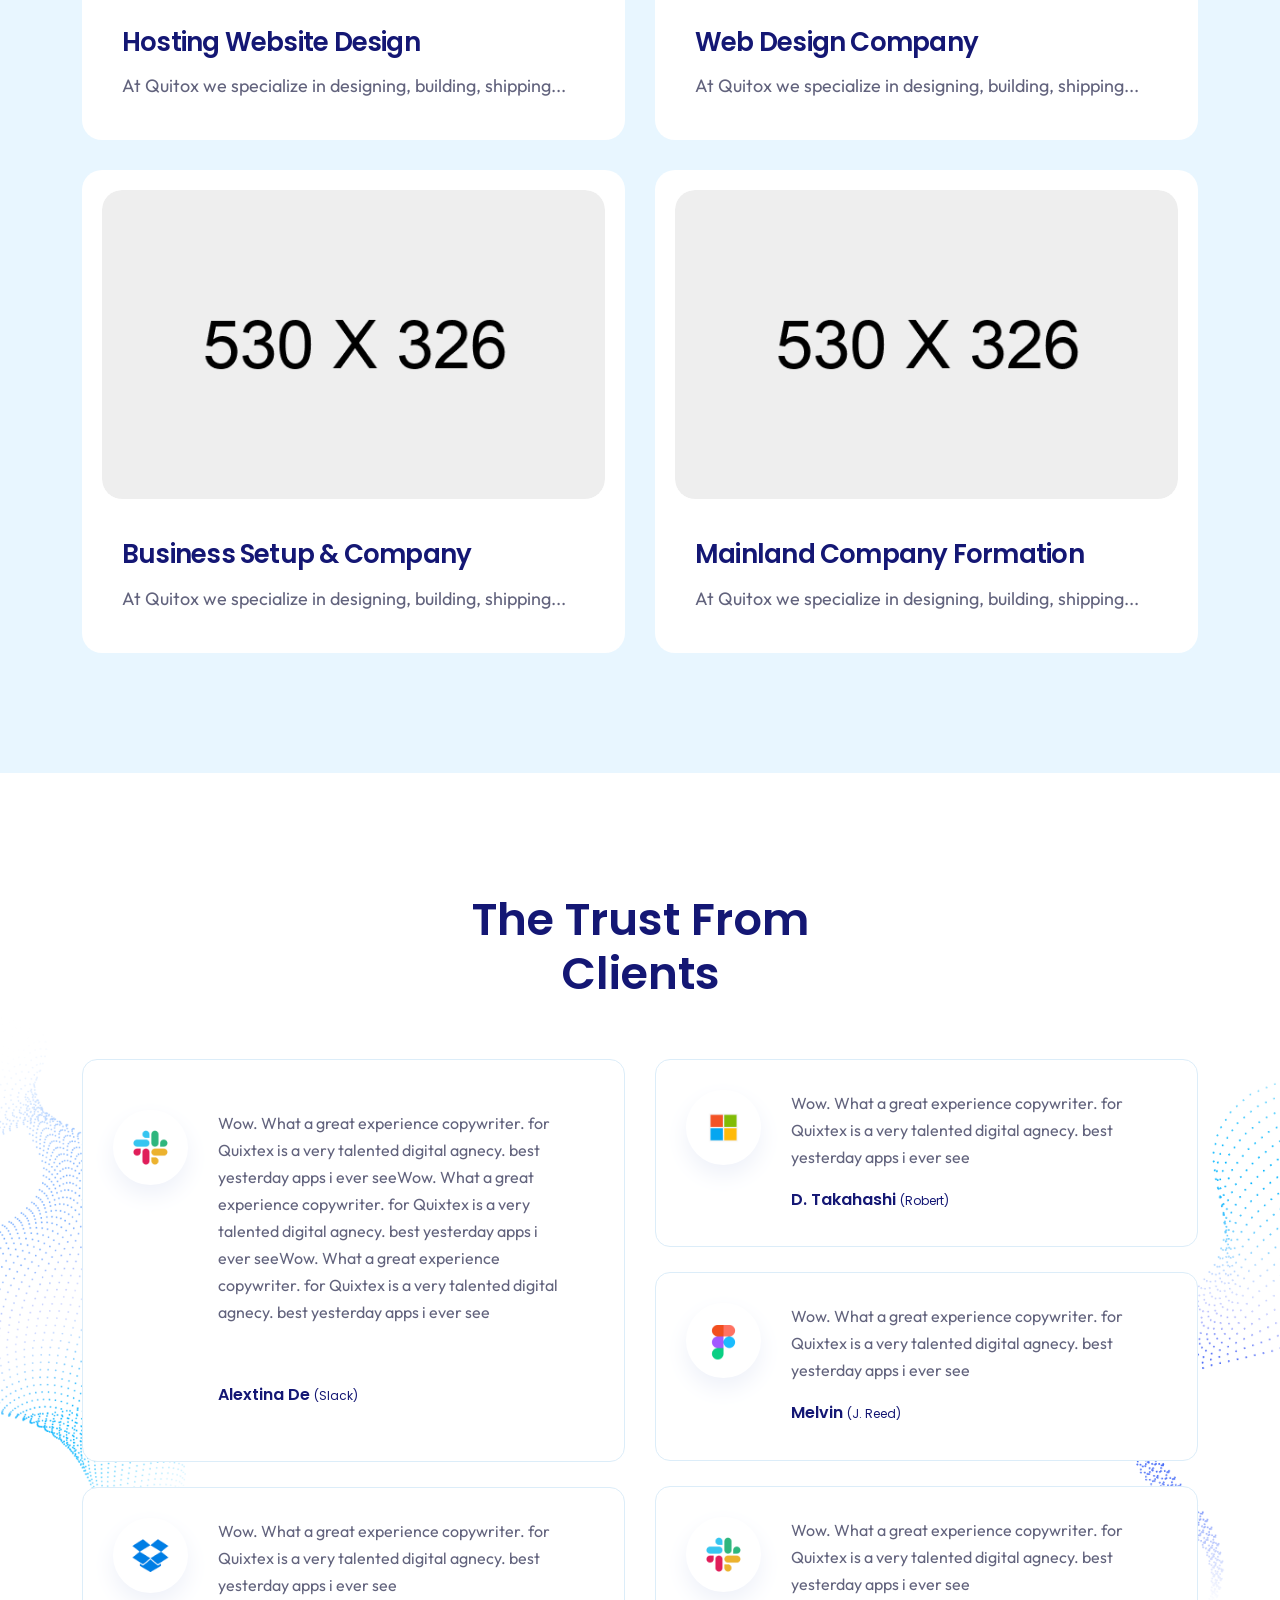
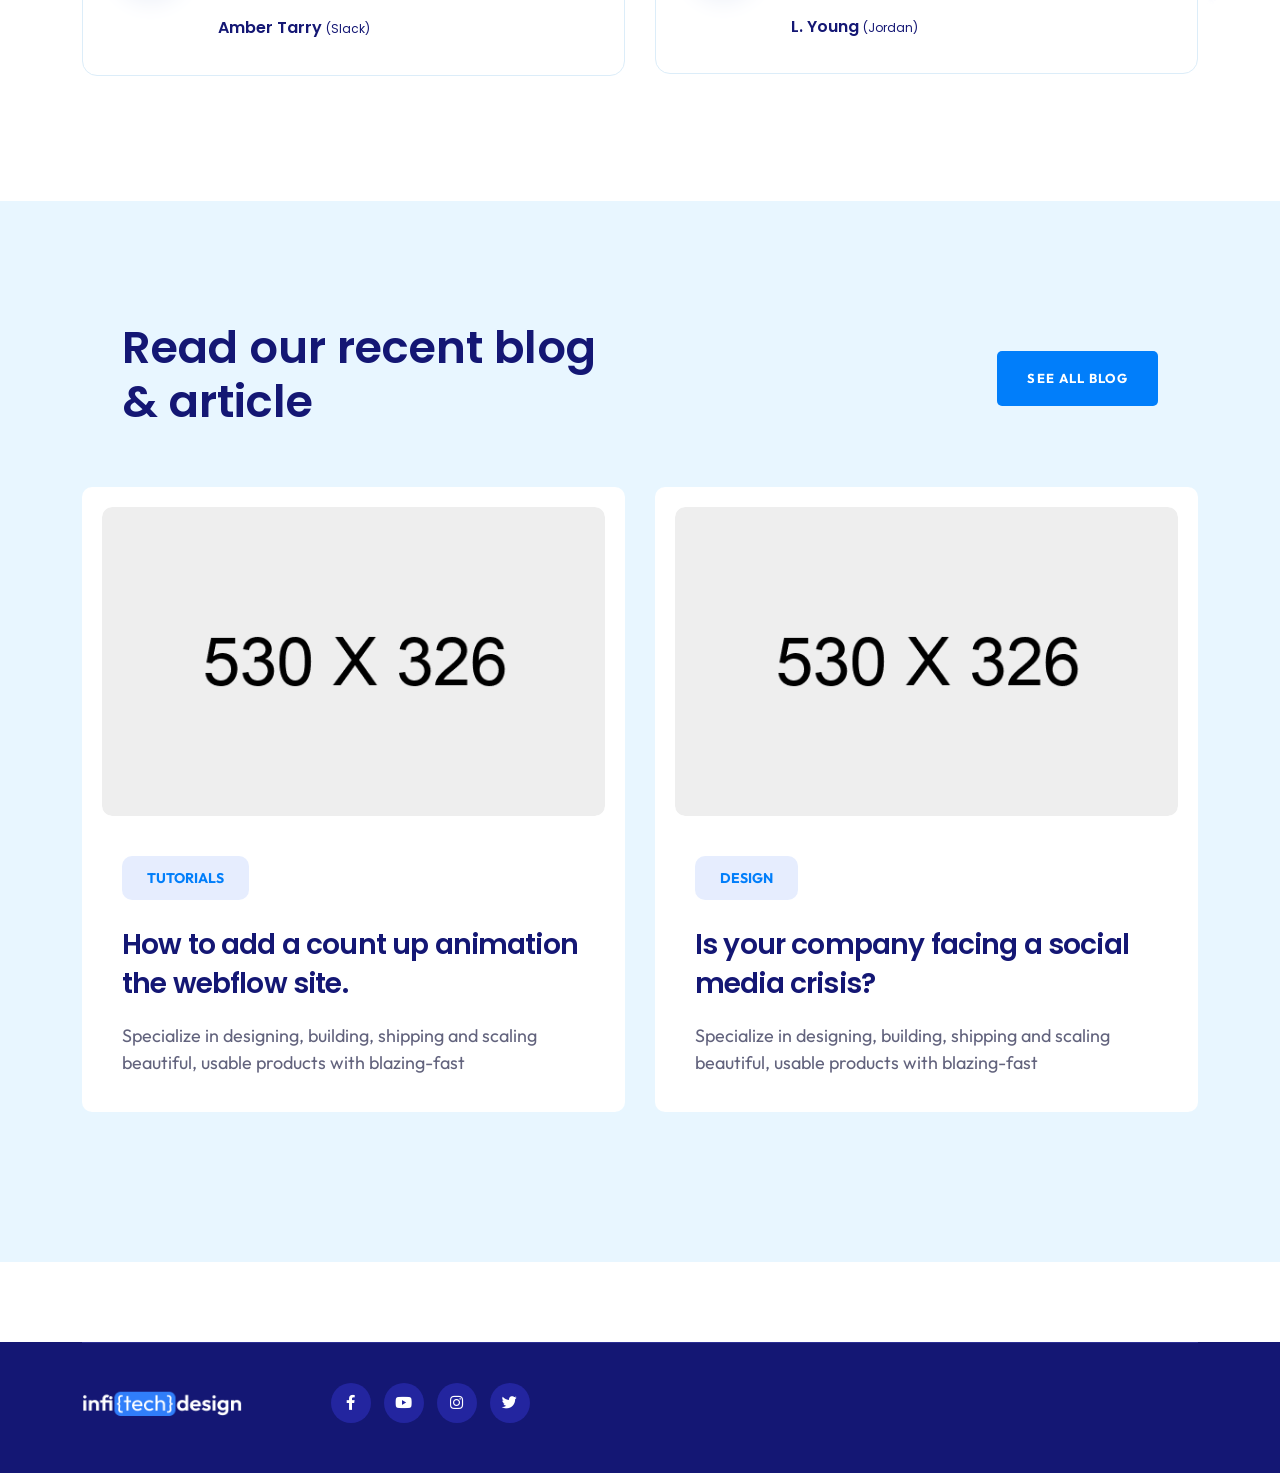
==== commit 84babb22: "new changes" ====
--- a/index.html
+++ b/index.html
@@ -768,7 +768,7 @@
 
    <footer>
       <!-- tp-footer-area-start -->
-      <div class="tp-footer__area theme-bg pt-120 pb-50">
+      <div class="tp-footer__area theme-bg pb-50">
          <!-- <div class="container">
             <div class="row">
                <div class="col-xl-12">
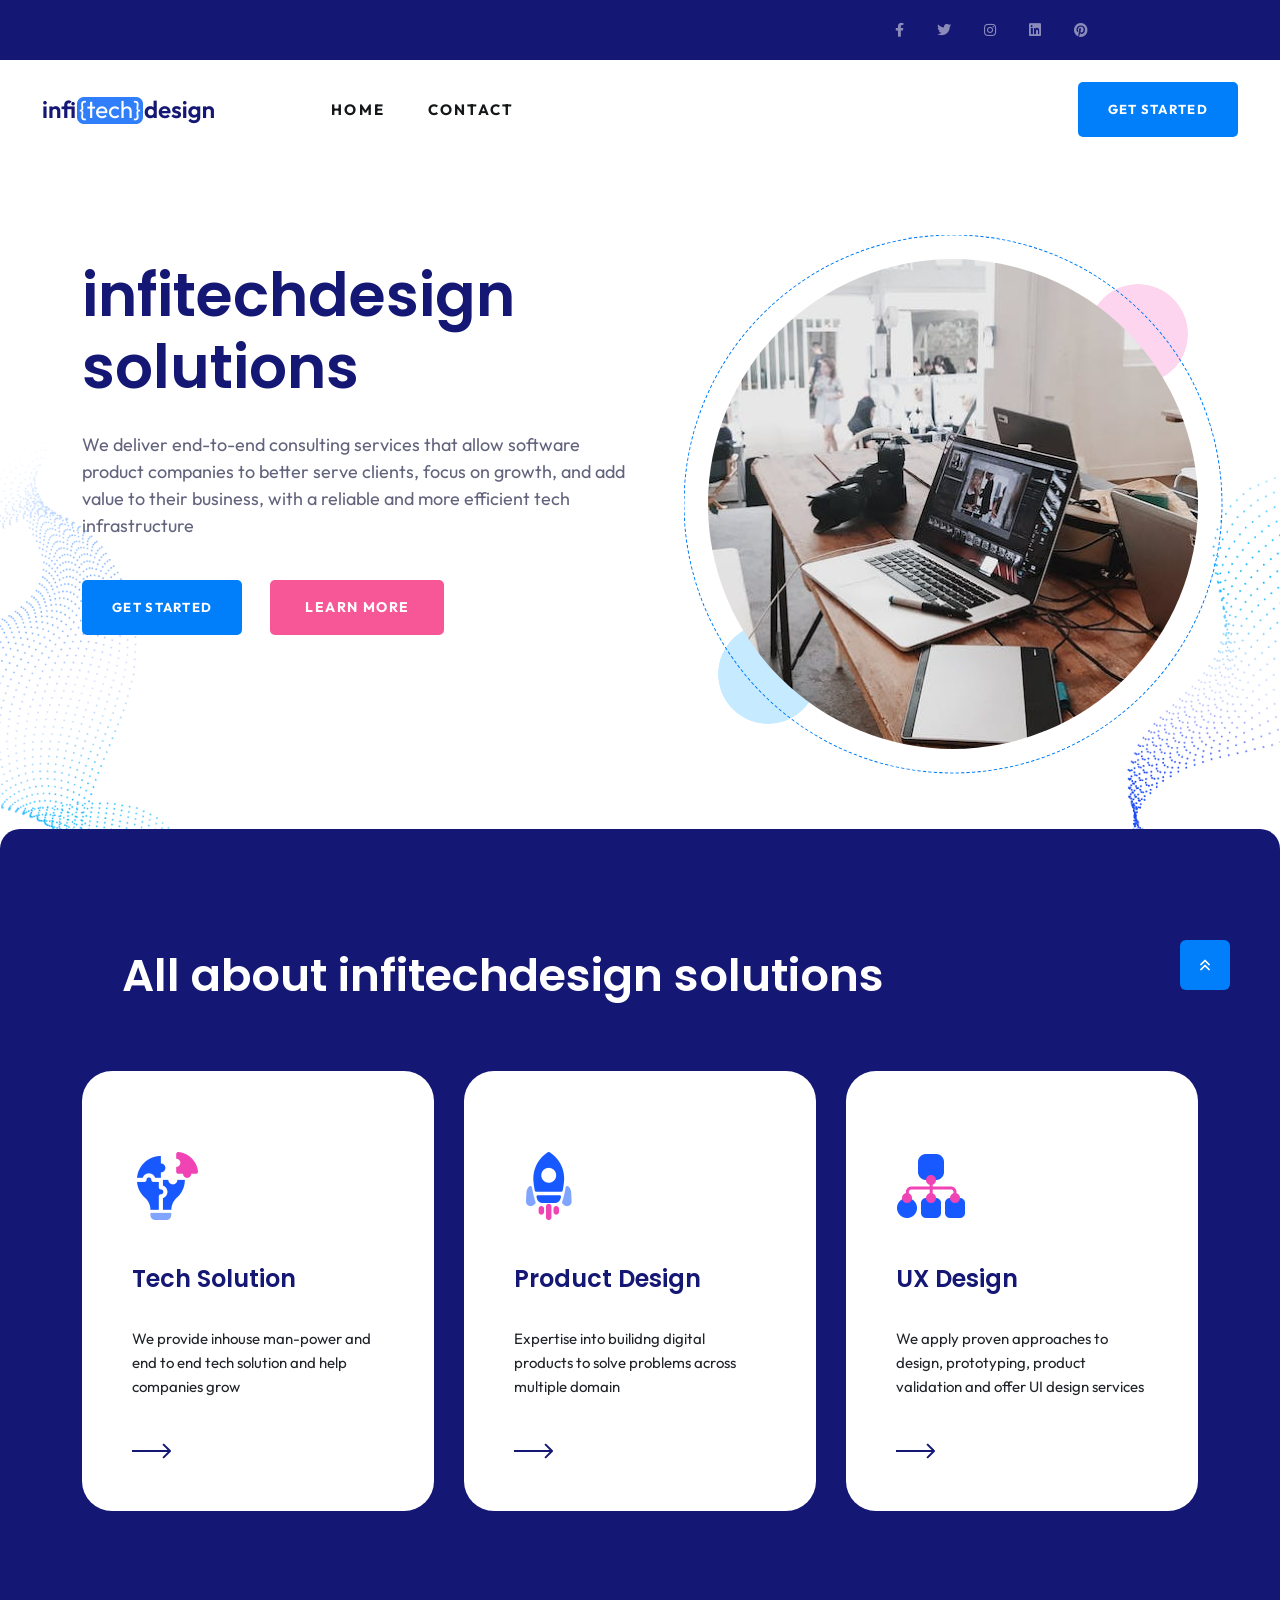
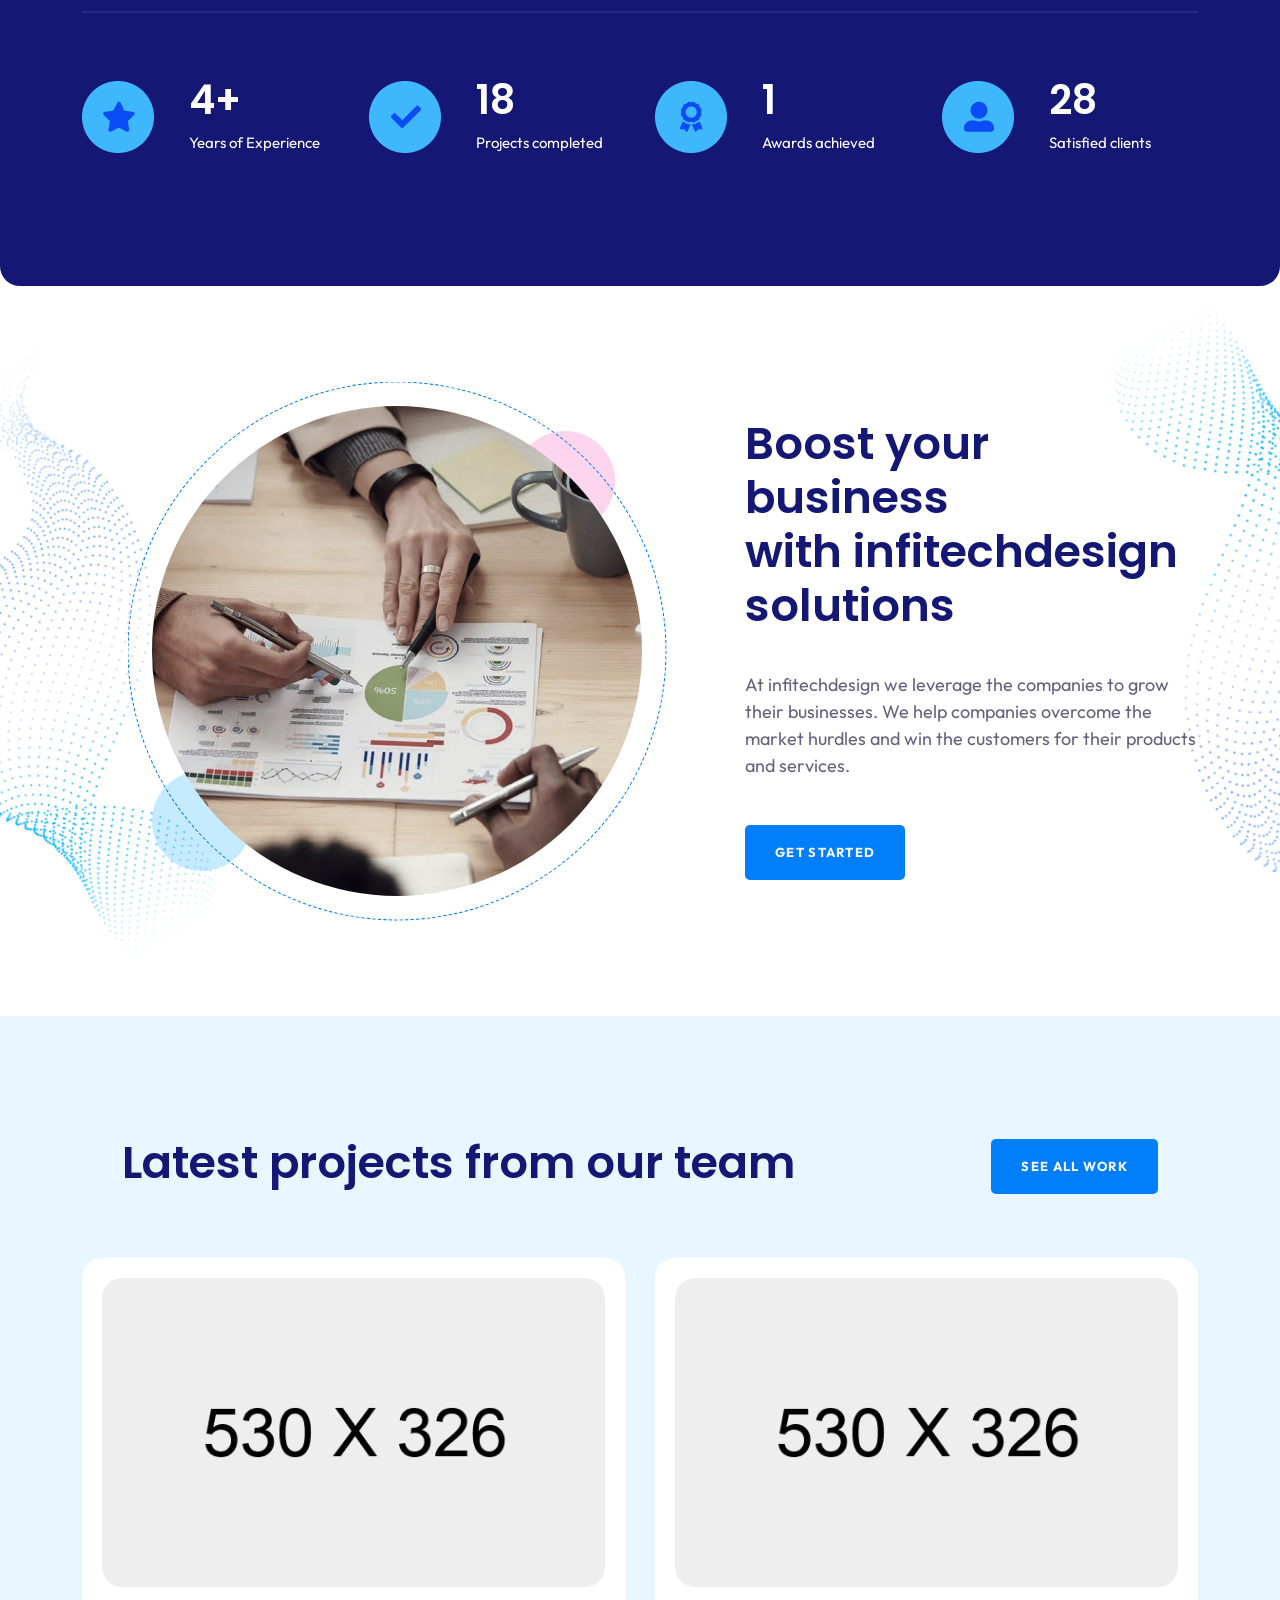
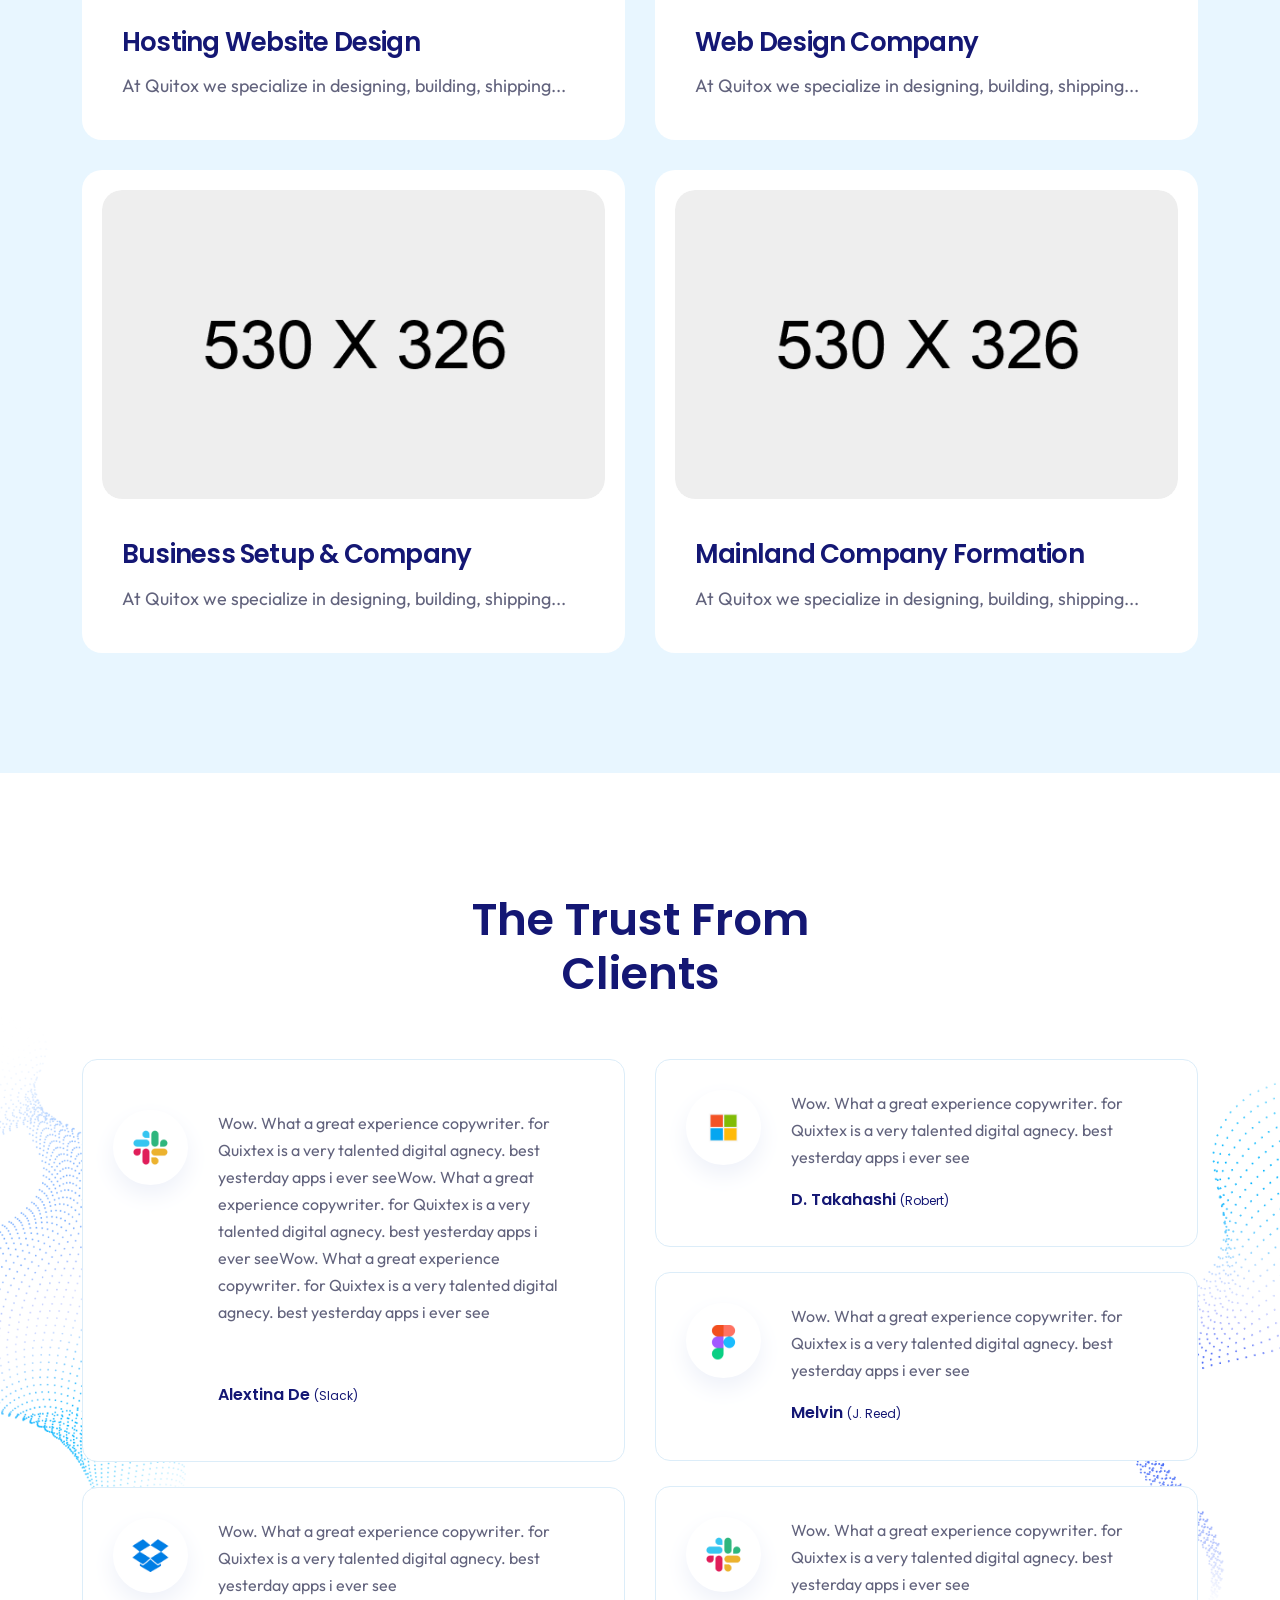
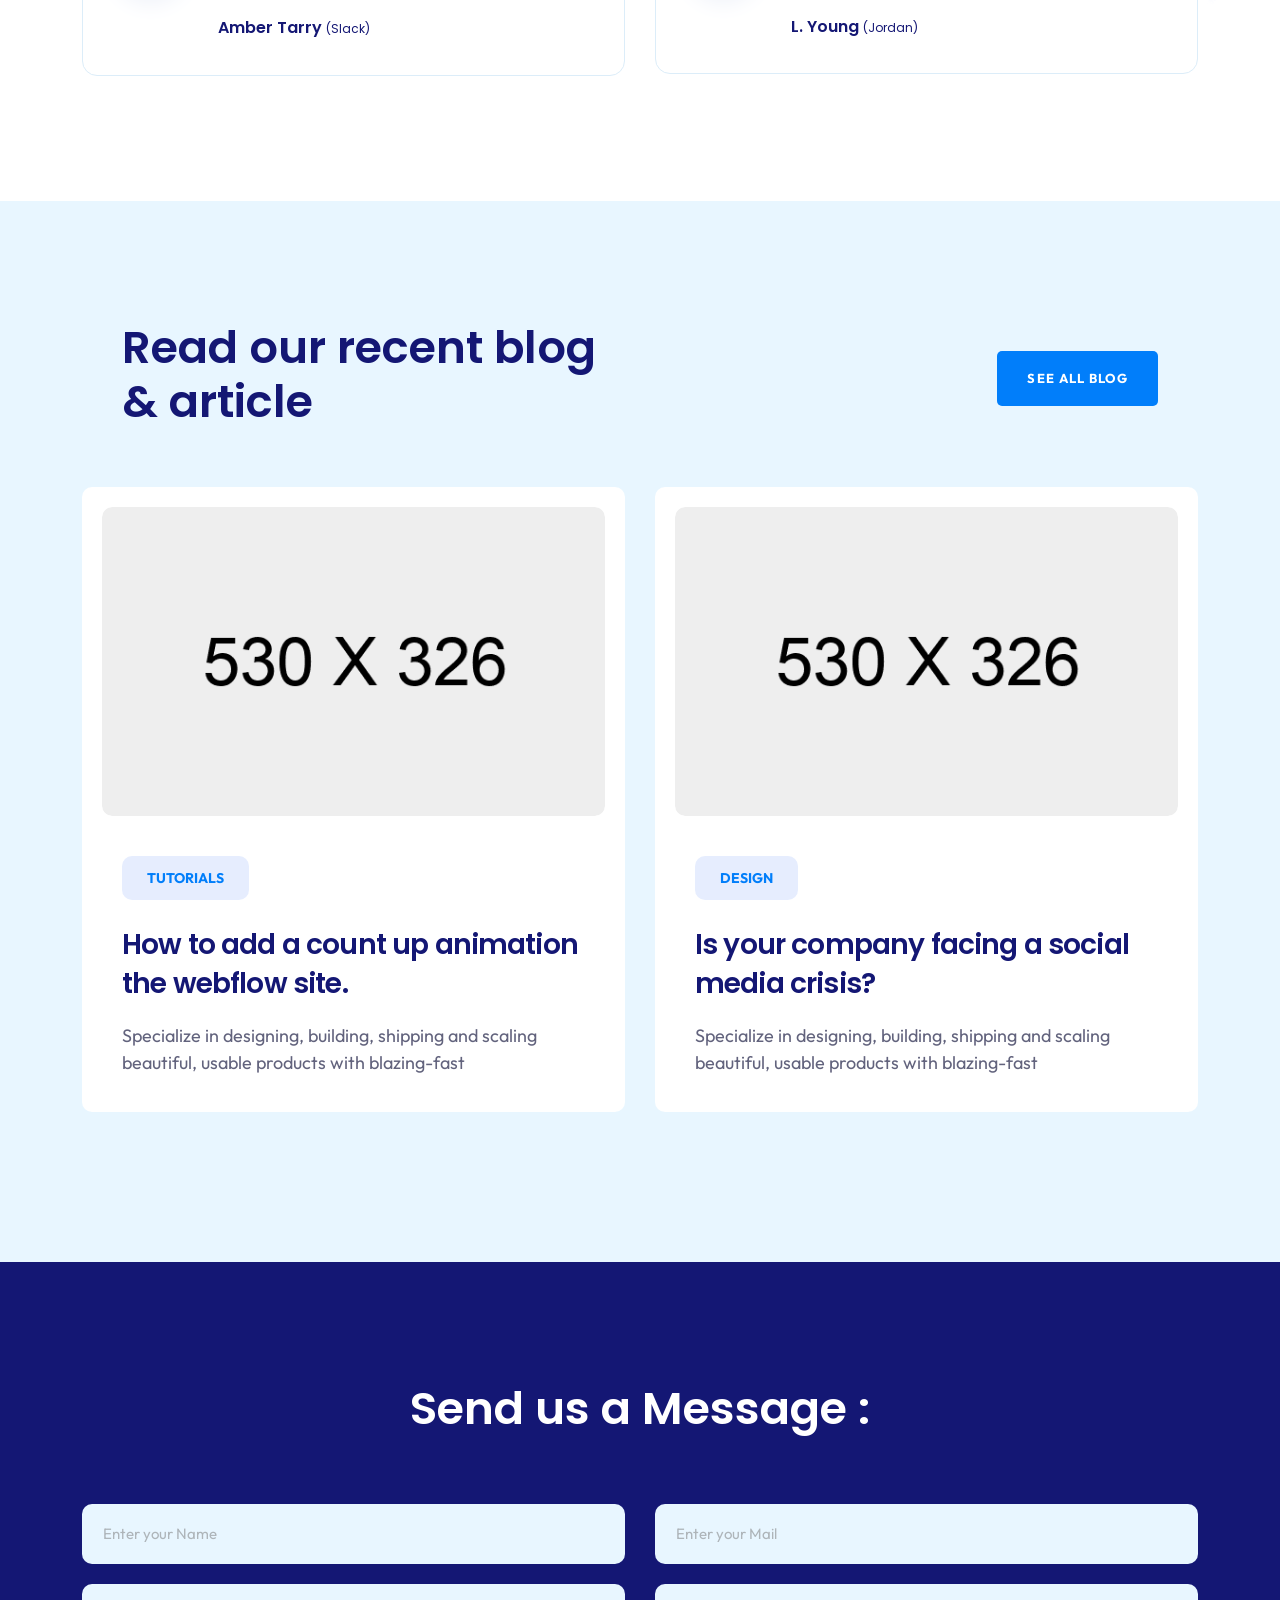
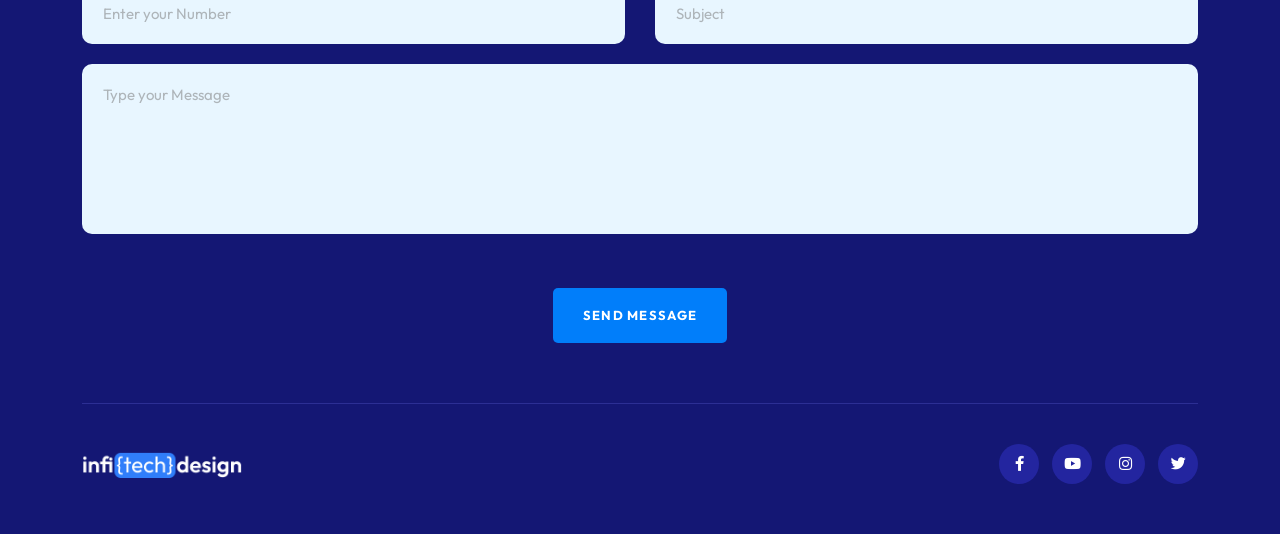
==== commit 220aeed4: "Changes in footer and adding the contact form on all pages" ====
--- a/index.html
+++ b/index.html
@@ -388,7 +388,7 @@
                            <img src="assets/img/counter/counter-1.png" alt="">
                         </div>
                         <div class="tp-counter-2__content">
-                           <h4><span class="counter">20</span>+</h4>
+                           <h4><span class="counter">12</span>+</h4>
                            <span>Years of Experience </span>
                         </div>
                      </div>
@@ -399,7 +399,7 @@
                            <img src="assets/img/counter/counter-2.png" alt="">
                         </div>
                         <div class="tp-counter-2__content">
-                           <h4 class="counter">1200</h4>
+                           <h4 class="counter">50</h4>
                            <span>Projects completed </span>
                         </div>
                      </div>
@@ -410,7 +410,7 @@
                            <img src="assets/img/counter/counter-3.png" alt="">
                         </div>
                         <div class="tp-counter-2__content">
-                           <h4 class="counter">280</h4>
+                           <h4 class="counter">4</h4>
                            <span>Awards achieved </span>
                         </div>
                      </div>
@@ -421,7 +421,7 @@
                            <img src="assets/img/counter/counter-4.png" alt="">
                         </div>
                         <div class="tp-counter-2__content">
-                           <h4 class="counter">260</h4>
+                           <h4 class="counter">80</h4>
                            <span>Satisfied clients </span>
                         </div>
                      </div>
@@ -769,6 +769,63 @@
    <footer>
       <!-- tp-footer-area-start -->
       <div class="tp-footer__area theme-bg pb-50">
+         <!-- contact area start -->
+      <div class="tp-conatact-area">
+         <div class="container">
+            <div class="row">
+               <div class="col-xl-12">
+                  <div id="contact" class="contact-form-box pb-60">
+                     <div class="contact-form-box text-center">
+                        <div class="row justify-content-center">
+                           <div class="col-8">
+                              <h4 class="tp-service__title pt-120 pb-60">Send us a Message :</h4>
+                           </div>
+                        </div>
+                        <form method="post" action="mail.php" id="myform" onsubmit = "return validate();">
+                           <div class="row">
+                              <div class="col-lg-6 col-md-6 col-12">
+                                 <div class="tp-contact-input">
+                                    <input type="text" placeholder="Enter your Name" id="name" name="name">
+                                    <div id="name_message" class="error__msg"></div>
+                                 </div>
+                              </div>
+                              <div class="col-lg-6 col-md-6 col-12">
+                                 <div class="tp-contact-input">
+                                    <input type="email" placeholder="Enter your Mail" id="email" name="email">
+                                    <div id="email_message" class="error__msg"></div>
+                                 </div>
+                              </div>
+                              <div class="col-lg-6 col-md-6 col-12">
+                                 <div class="tp-contact-input">
+                                    <input type="text" placeholder="Enter your Number" id="phone">
+                                    <div id="phone_message" class="error__msg"></div>
+                                 </div>
+                              </div>
+                              <div class="col-lg-6 col-md-6 col-12">
+                                 <div class="tp-contact-input">
+                                    <input type="text" placeholder="Subject">
+                                 </div>
+                              </div>
+                              <div class="col-12">
+                                 <div class="tp-contact-input">
+                                    <textarea placeholder="Type your Message" id="message" name="message"></textarea>
+                                 </div>
+                              </div>
+                           </div>
+                           <div class="row">
+                              <div class="col-12">
+                                 <div class="tp-submit-button">
+                                    <button type="submit" class="tp-btn-blue-square"><span>Send Message</span></button>
+                                 </div>
+                              </div>
+                           </div>
+                        </form>
+                     </div>
+                  </div>
+               </div>
+            </div>
+         </div>
+      </div>
          <!-- <div class="container">
             <div class="row">
                <div class="col-xl-12">
@@ -787,7 +844,7 @@
                </div>
             </div>
          </div> -->
-         <div class="tp-footer-bottom__area mt-80 wow tpfadeUp" data-wow-duration=".9s" data-wow-delay=".9s">
+         <div class="tp-footer-bottom__area wow tpfadeUp" data-wow-duration=".9s" data-wow-delay=".9s">
             <div class="container">
                <div class="tp-footer-bottom__border-top pt-40">
                   <div class="row align-items-center">
@@ -807,7 +864,7 @@
                            </ul>
                         </div>
                      </div> -->
-                     <div class="col-xl-3 col-lg-3 col-md-6 col-12 order-2 order-lg-3 text-center text-md-end">
+                     <div class="col-xl-3 col-lg-3 col-md-6 col-12 order-2 order-lg-3 text-center text-md-end footer-social">
                         <div class="tp-footer-bottom__social">
                            <ul>
                               <li><a href="#"><i class="fab fa-facebook-f"></i></a></li>
--- a/assets/css/style.css
+++ b/assets/css/style.css
@@ -1444,7 +1444,7 @@
 }
 
 .theme-bg-3 {
-  background: var(--tp-theme-3);
+  background: var(--tp-theme-1);
 }
 
 .body-overlay {
@@ -3841,7 +3841,7 @@
 .tp-service__item {
   background-color: var(--bs-white);
   padding: 80px 50px;
-  border-radius: 10px;
+  border-radius: 30px;
   max-height: 440px;
 }
 @media only screen and (min-width: 992px) and (max-width: 1199px) {
@@ -4407,7 +4407,7 @@
   border-radius: 0 0 20px 20px;
 }
 .tp-counter-2__wrapper {
-  border-top: 2px solid #306AFF;
+  border-top: 2px solid #262986;
 }
 .tp-counter-2__icon {
   margin-right: 35px;
@@ -6961,3 +6961,7 @@
 }
 
 /*# sourceMappingURL=style.css.map */
+/*  New CSS Social icons*/
+.footer-social{
+  flex: auto;
+}
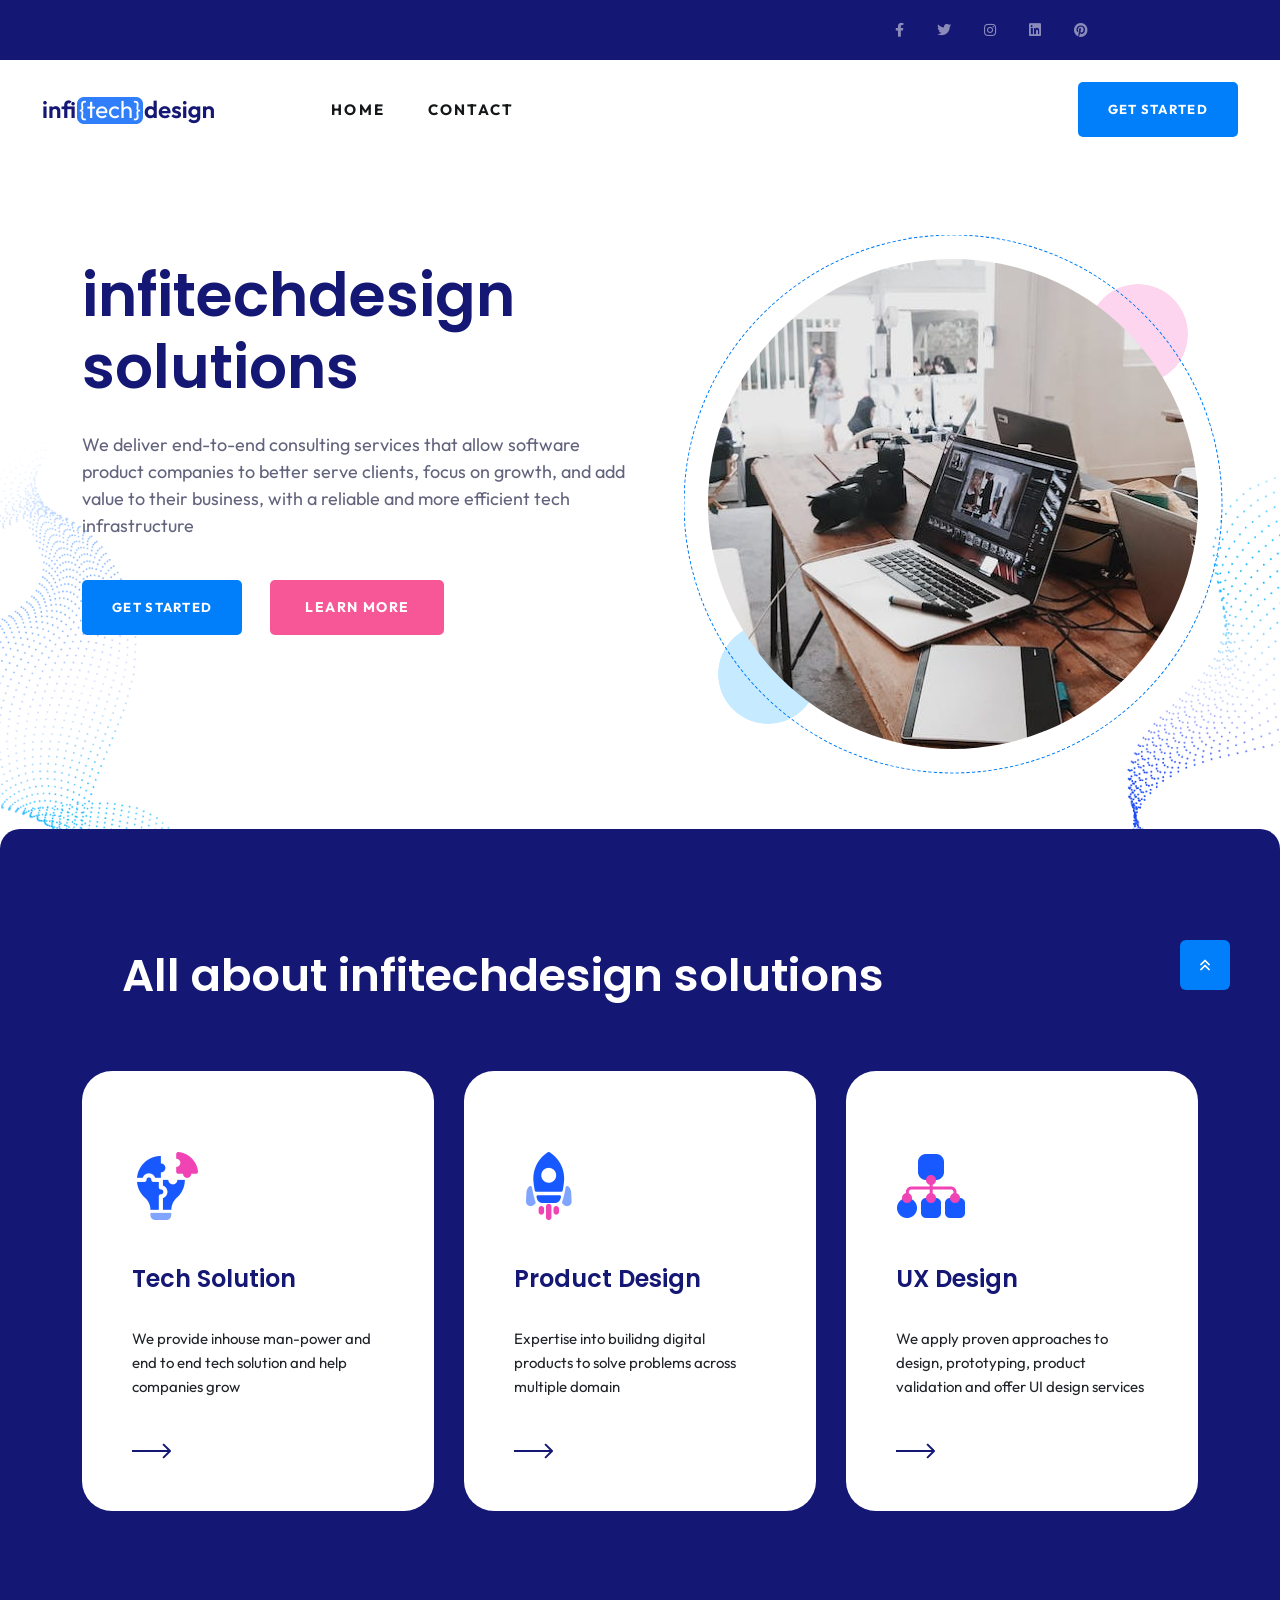
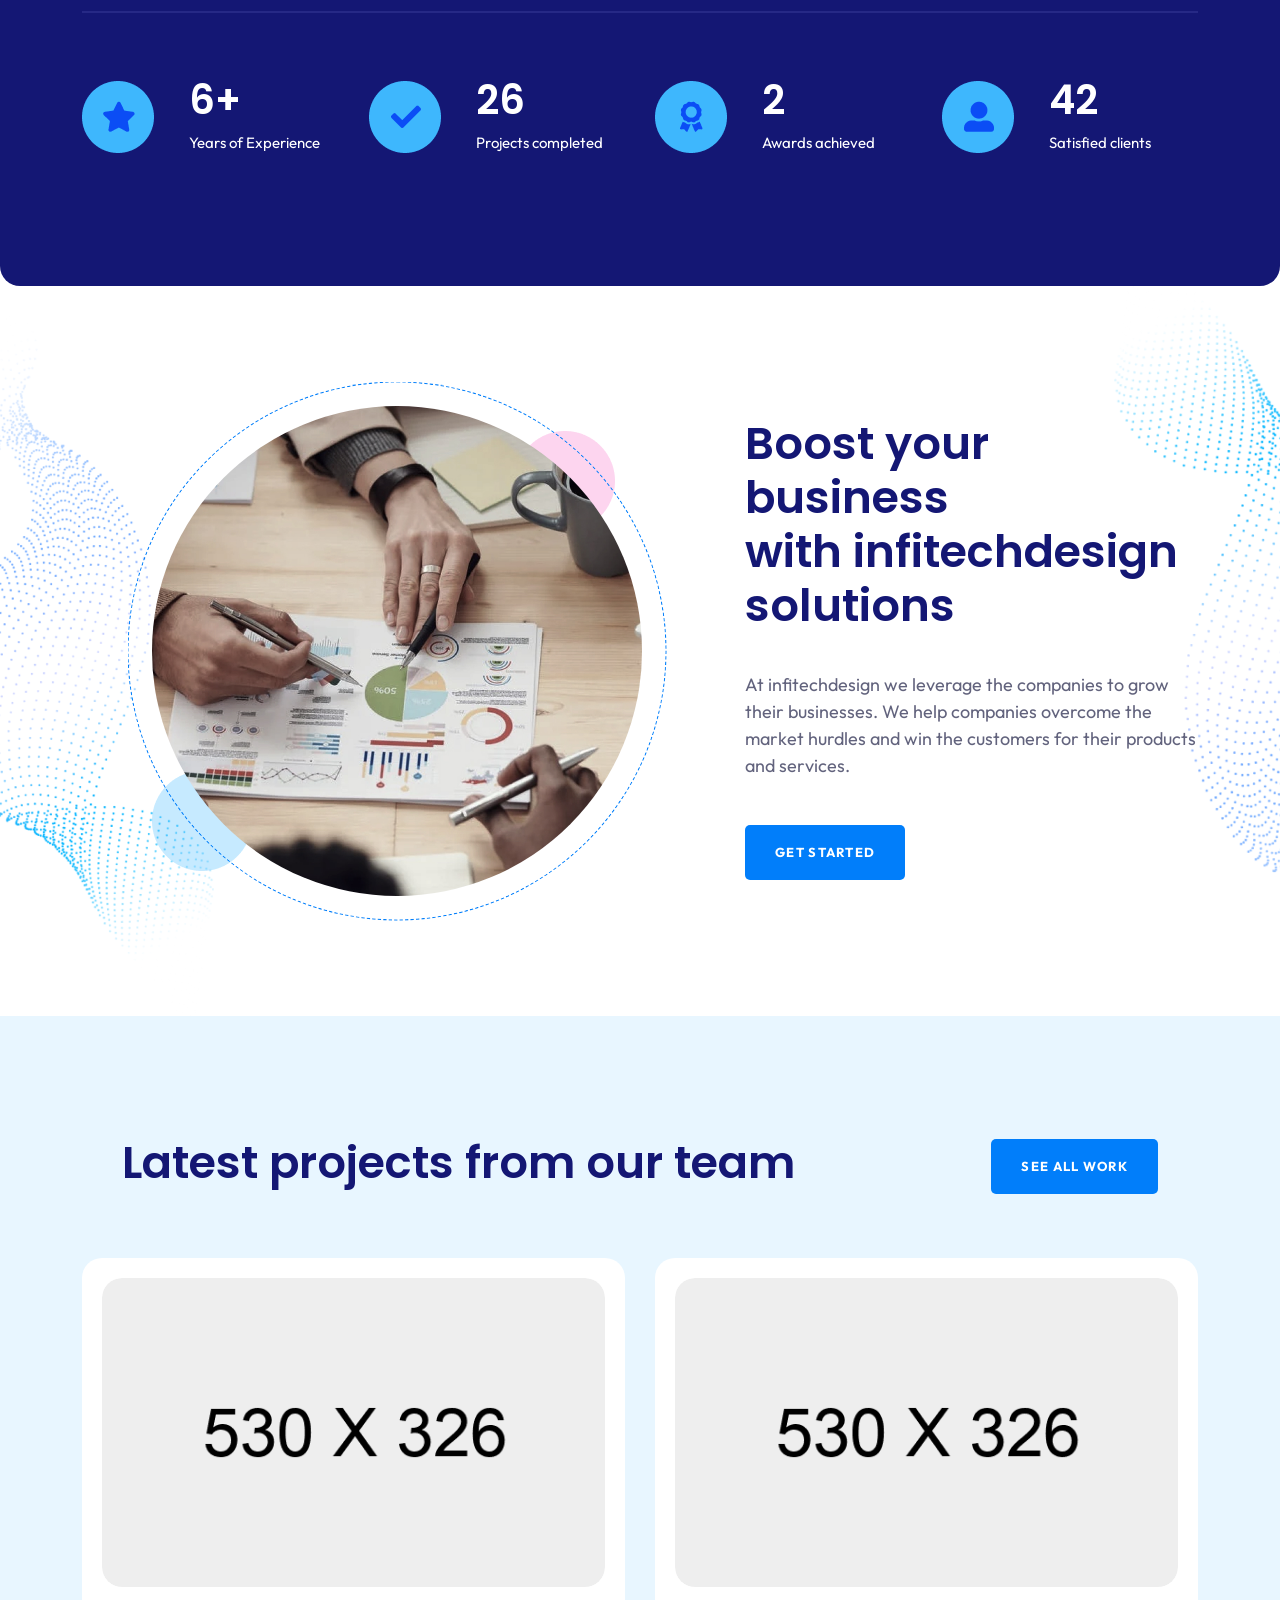
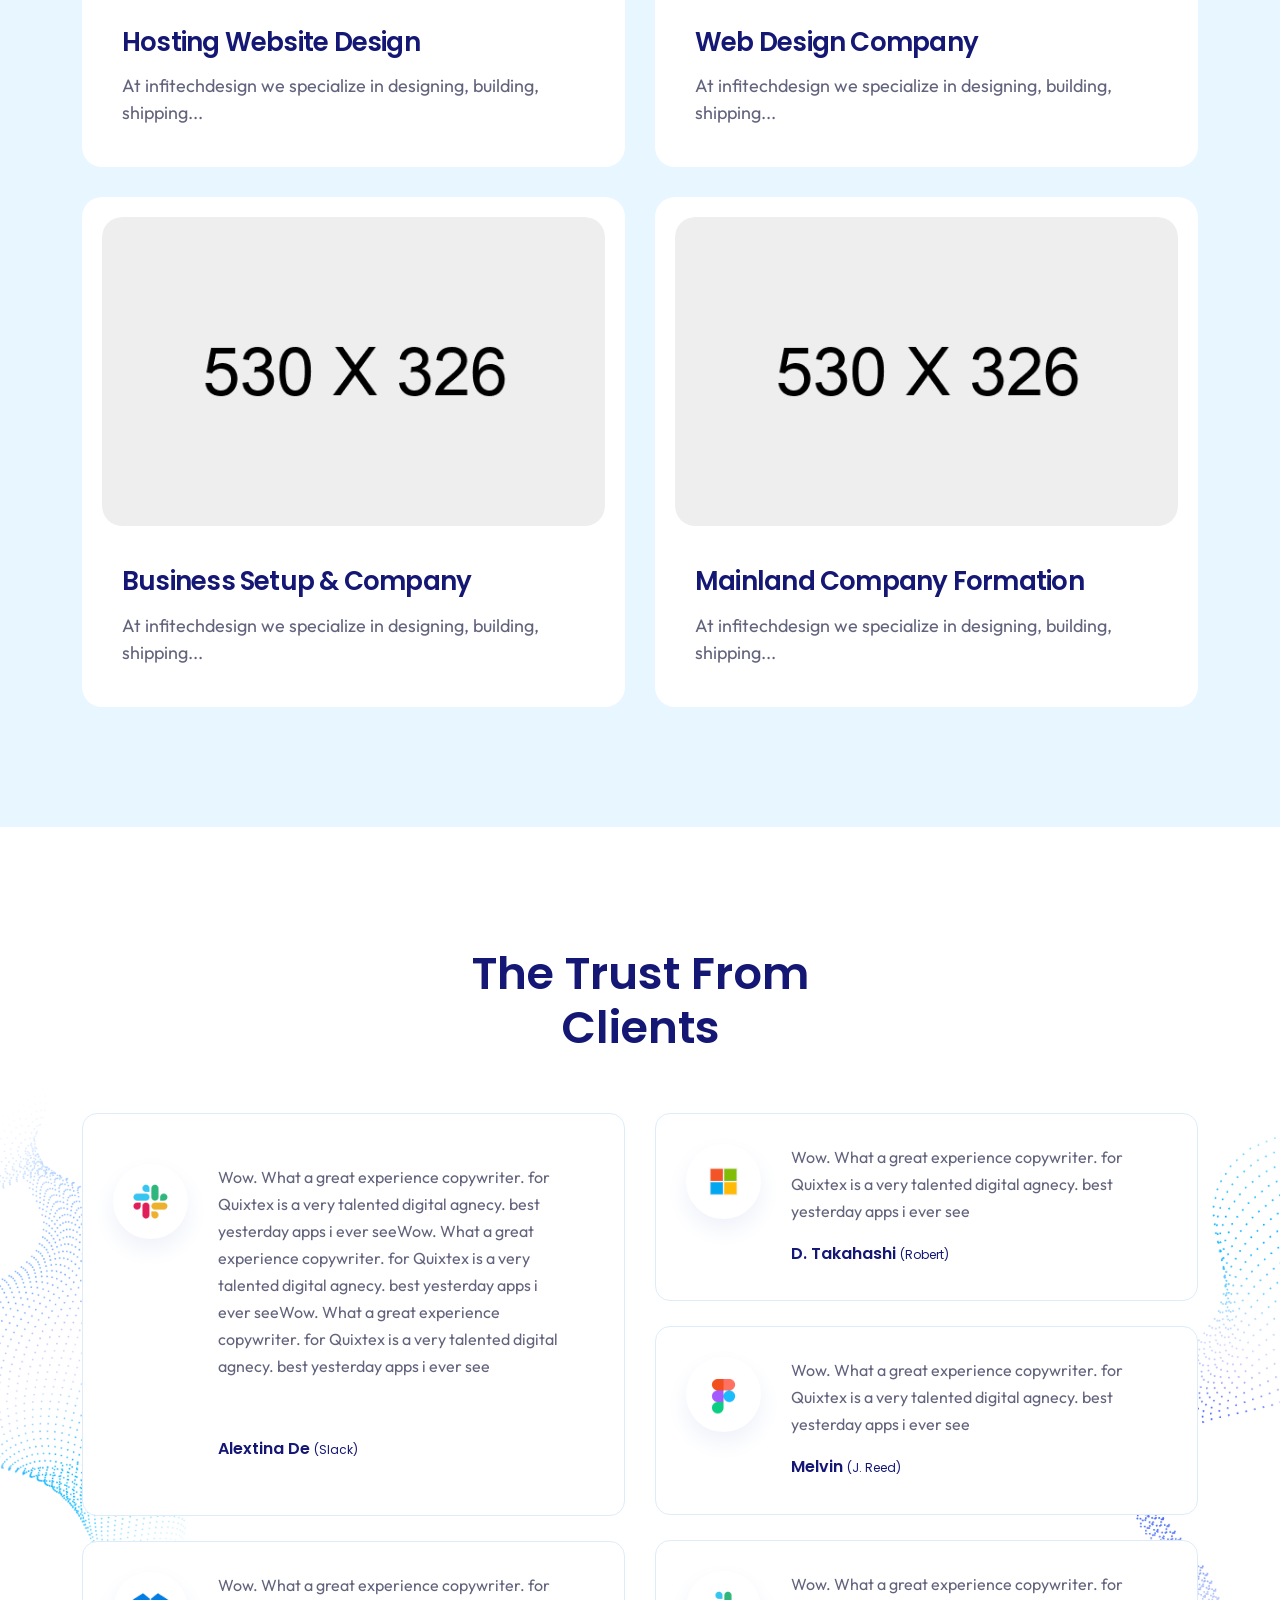
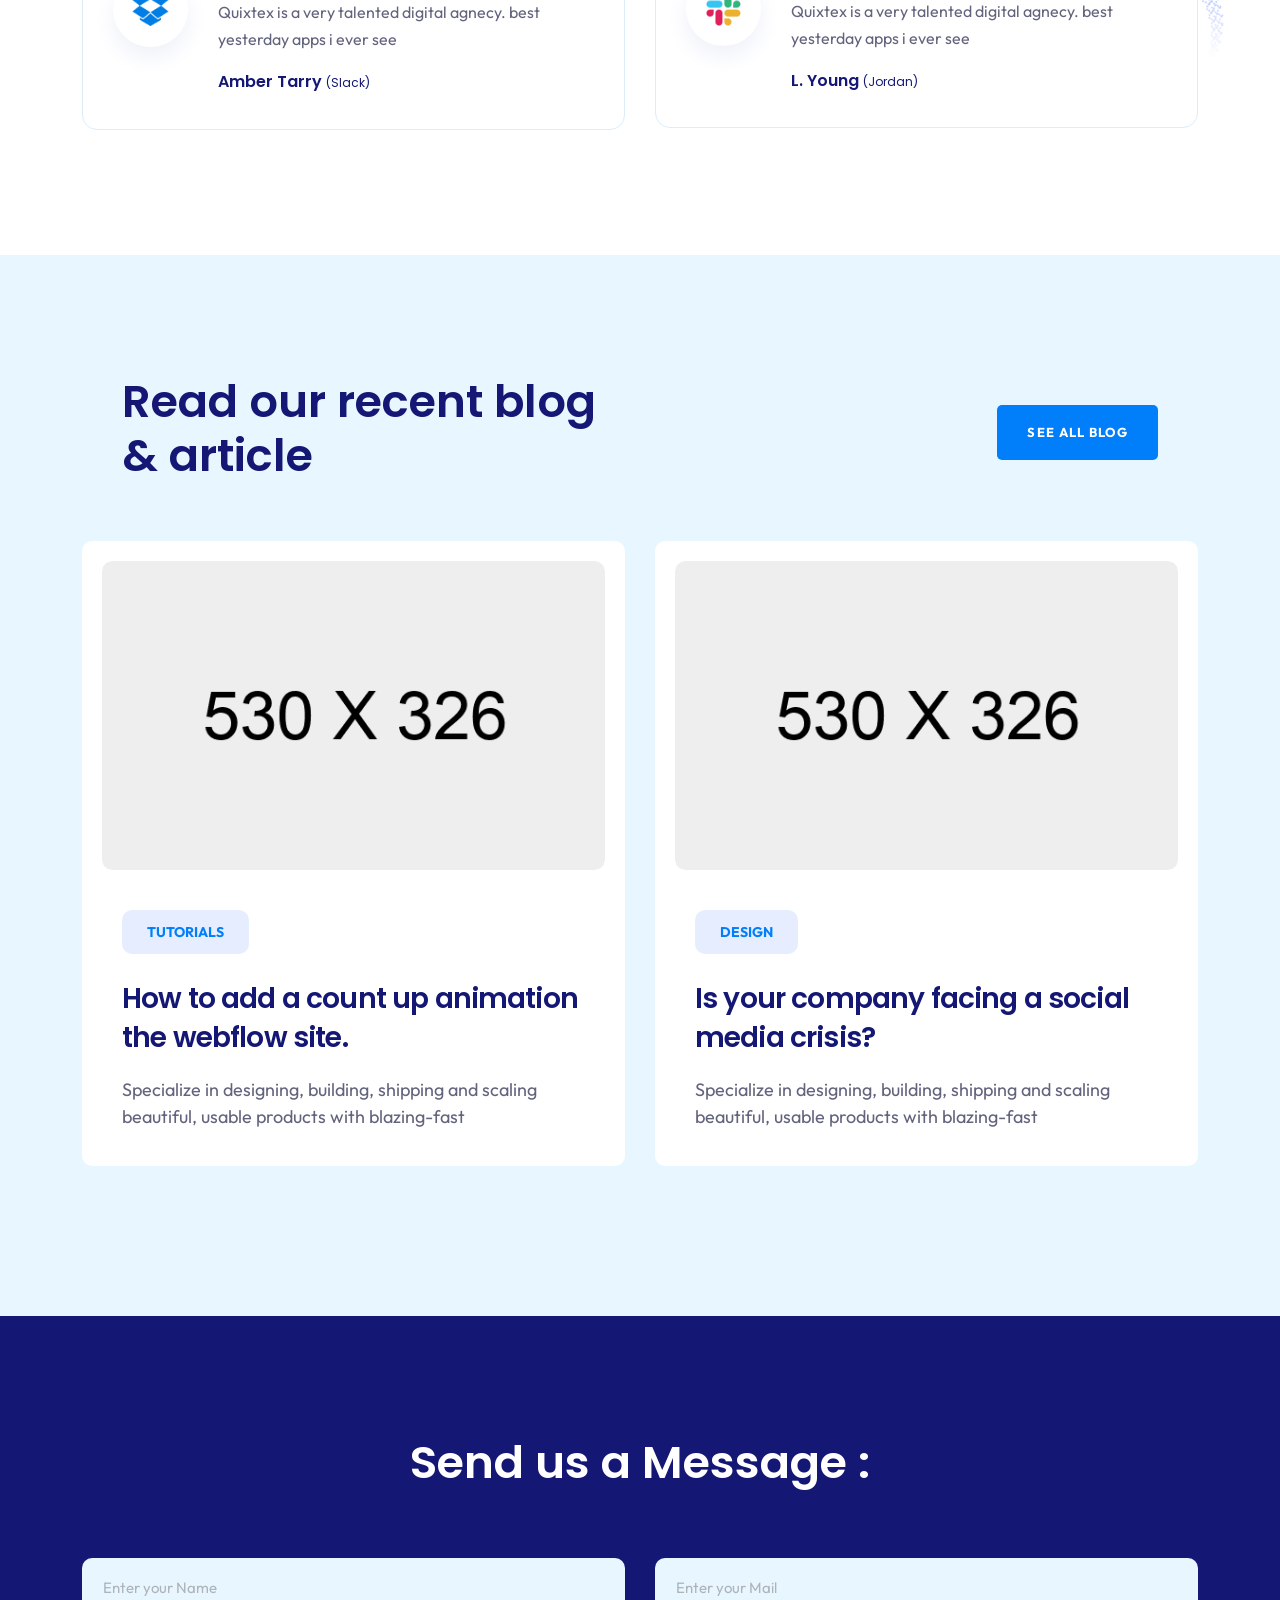
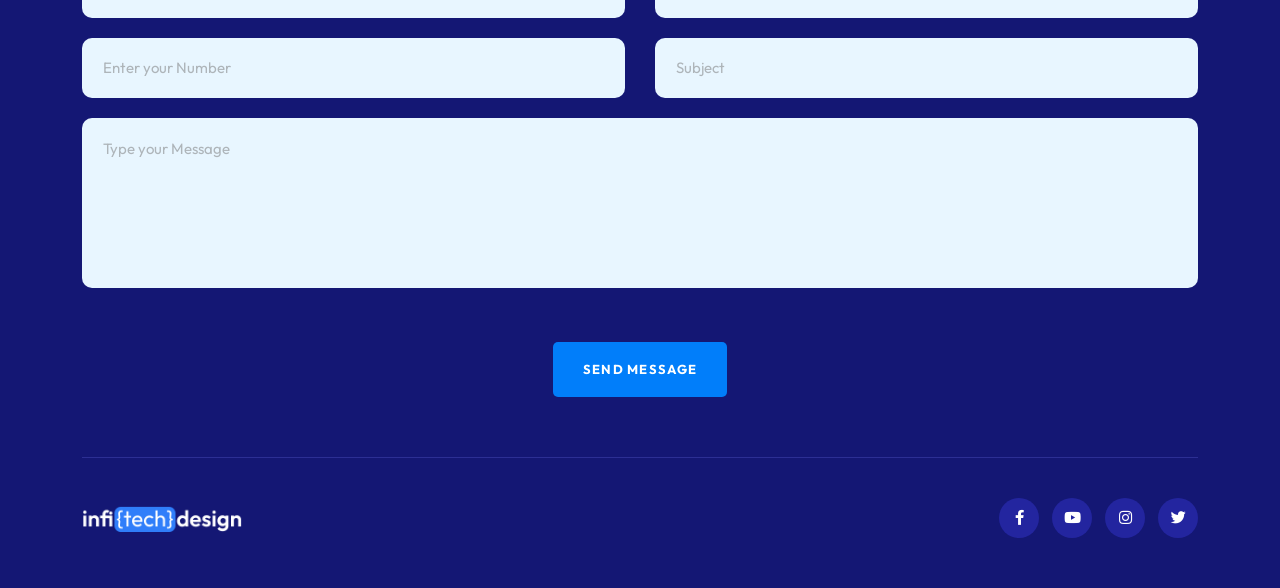
==== commit 012c8d2f: "name changes to infitech" ====
--- a/index.html
+++ b/index.html
@@ -490,7 +490,7 @@
                      </div>
                      <div class="tp-project__content">
                         <h3 class="tp-project__title"><a href="project-details.html">Hosting Website Design</a></h3>
-                        <p>At Quitox we specialize in designing, building, shipping...</p>
+                        <p>At infitechdesign we specialize in designing, building, shipping...</p>
                      </div>
                   </div>
                </div>
@@ -501,7 +501,7 @@
                      </div>
                      <div class="tp-project__content">
                         <h3 class="tp-project__title"><a href="project-details.html">Web Design Company</a></h3>
-                        <p>At Quitox we specialize in designing, building, shipping...</p>
+                        <p>At infitechdesign we specialize in designing, building, shipping...</p>
                      </div>
                   </div>
                </div>
@@ -512,7 +512,7 @@
                      </div>
                      <div class="tp-project__content">
                         <h3 class="tp-project__title"><a href="project-details.html">Business Setup & Company</a></h3>
-                        <p>At Quitox we specialize in designing, building, shipping...</p>
+                        <p>At infitechdesign we specialize in designing, building, shipping...</p>
                      </div>
                   </div>
                </div>
@@ -523,7 +523,7 @@
                      </div>
                      <div class="tp-project__content">
                         <h3 class="tp-project__title"><a href="project-details.html">Mainland Company Formation</a></h3>
-                        <p>At Quitox we specialize in designing, building, shipping...</p>
+                        <p>At infitechdesign we specialize in designing, building, shipping...</p>
                      </div>
                   </div>
                </div>
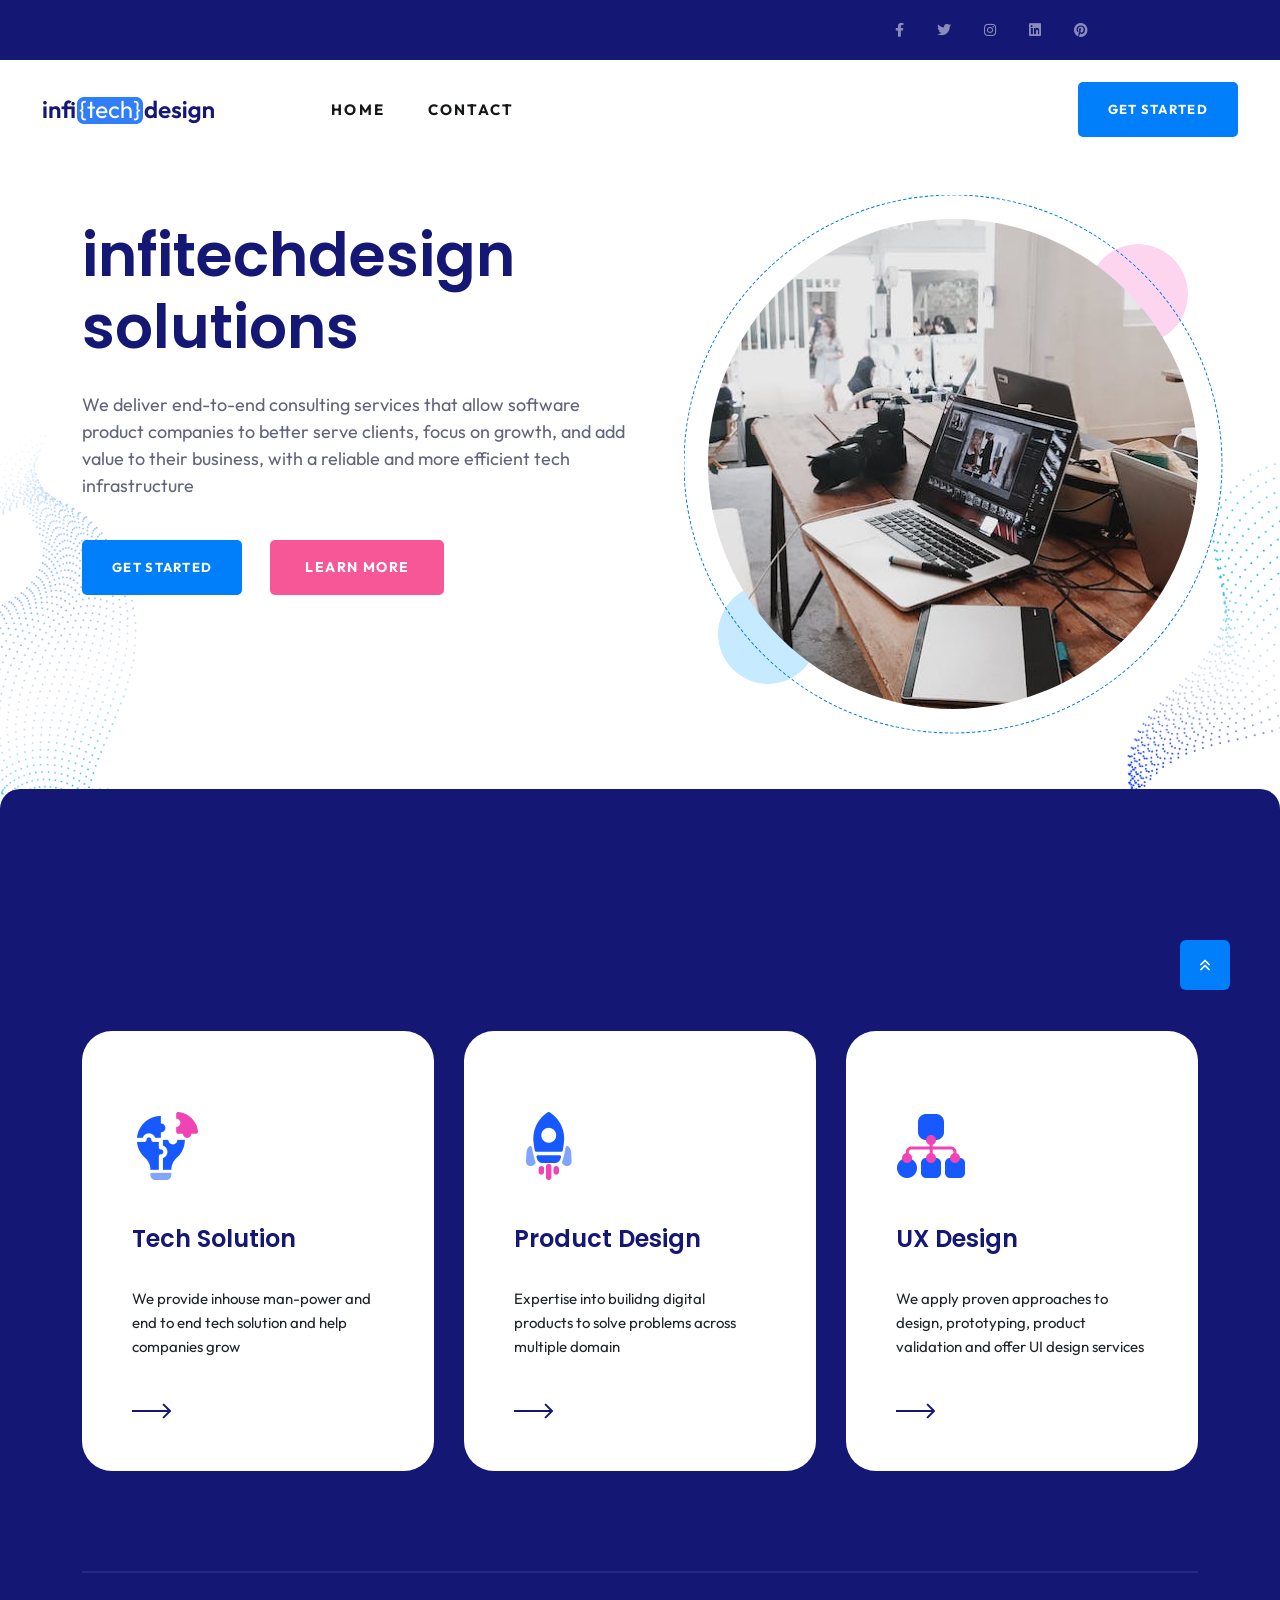
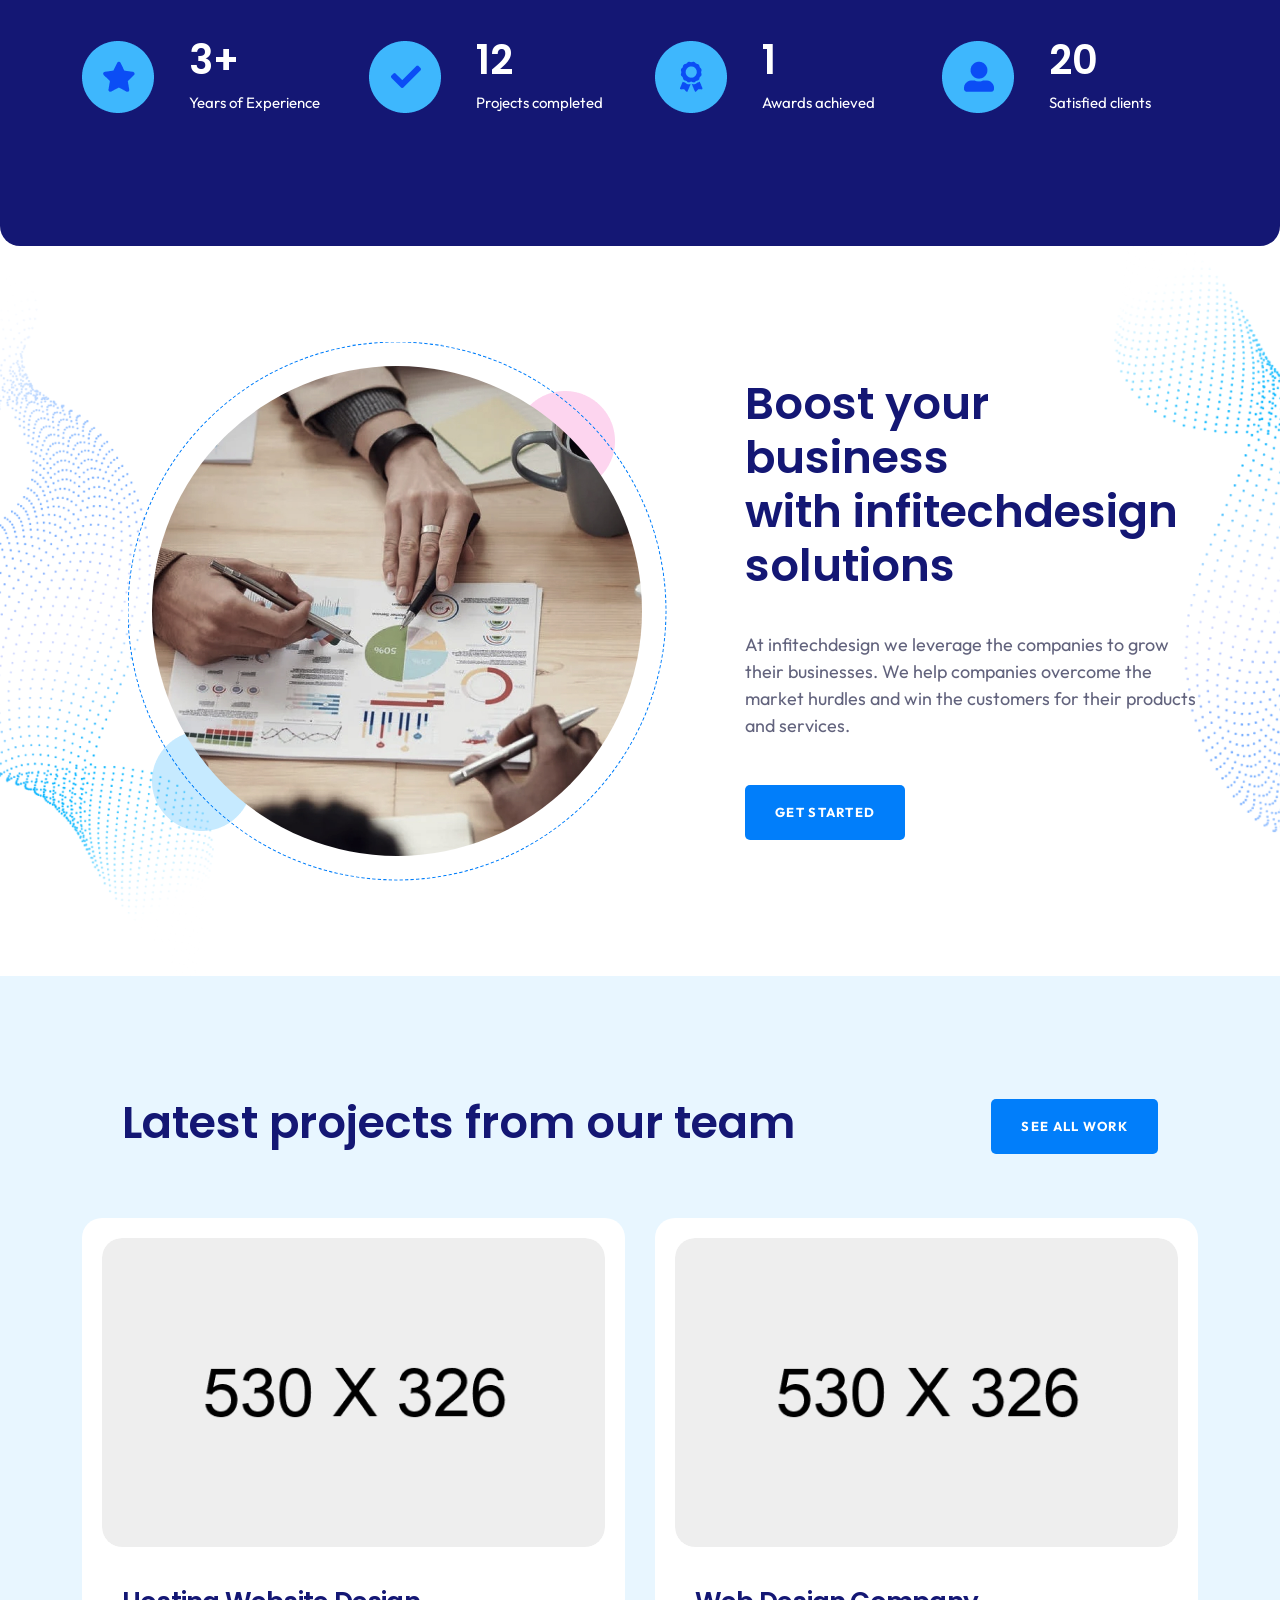
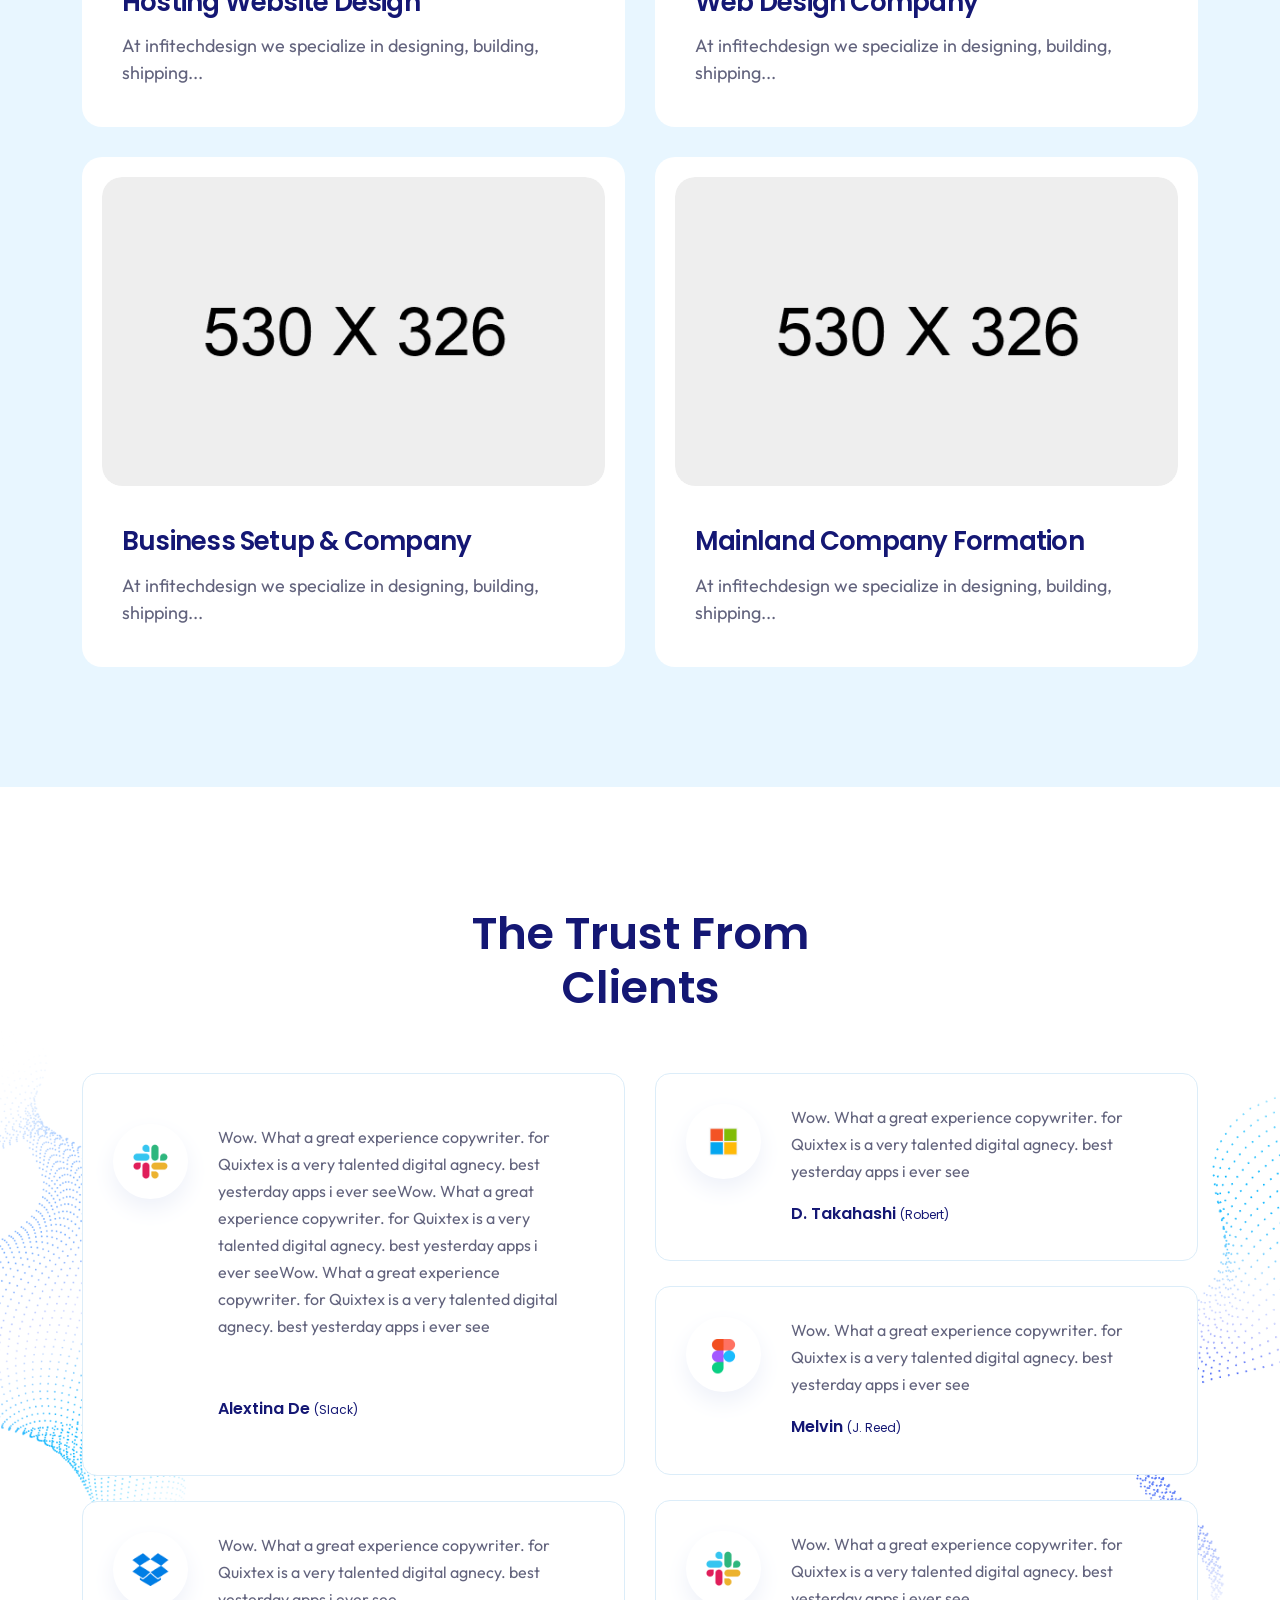
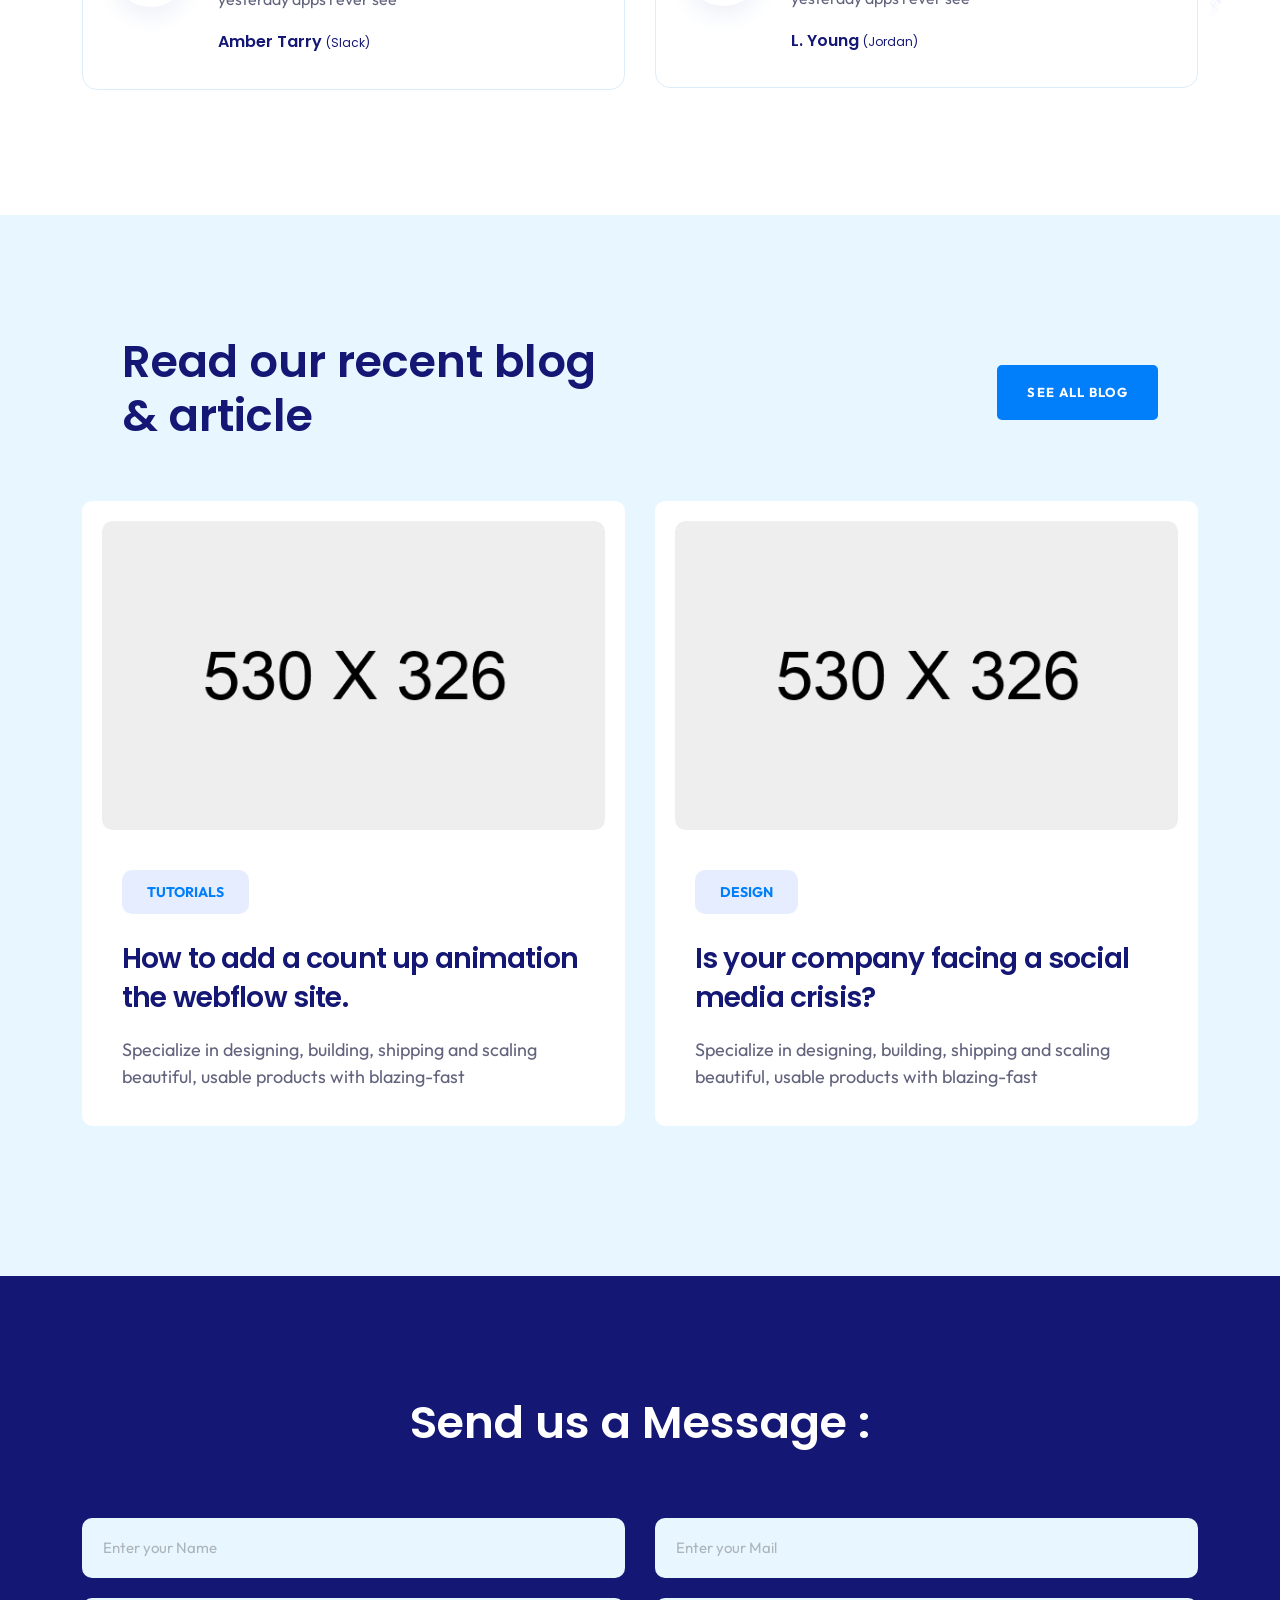
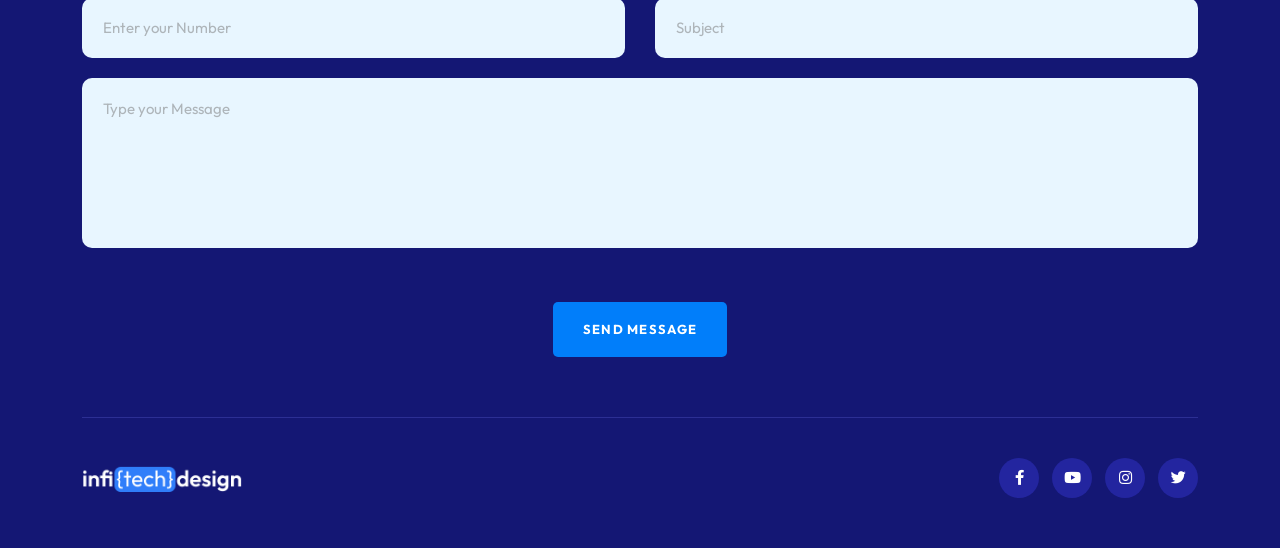
==== commit 5005c483: "Mobile changes" ====
--- a/index.html
+++ b/index.html
@@ -147,7 +147,7 @@
                   </div>
                   <div class="tpoffcanvas__info-address">
                      <span>Email</span>
-                     <a href="maito:hello@yourmail.com">hello@yourmail.com</a>
+                     <a href="maito:contact@infitechdesign.com">contact@infitechdesign.com</a>
                   </div>
                </div>
                <div class="tp-info-wrapper mb-20 d-flex align-items-center">
@@ -156,7 +156,7 @@
                   </div>
                   <div class="tpoffcanvas__info-address">
                      <span>Phone</span>
-                     <a href="tel:(00)45611227890">(00) 456 1122 7890</a>
+                     <a href="tel:(+91)8369791404">(+91) 836 979 1404</a>
                   </div>
                </div>
                <div class="tp-info-wrapper mb-20 d-flex align-items-center">
@@ -165,8 +165,7 @@
                   </div>
                   <div class="tpoffcanvas__info-address">
                      <span>Location</span>
-                     <a href="https://www.google.com/maps/@37.4801311,22.8928877,3z" target="_blank">Riverside 255, San
-                        Francisco, USA </a>
+                     <a href="https://www.google.com/maps/@37.4801311,22.8928877,3z" target="_blank">Pavitra CHSl, Dahisar East, Mumbai </a>
                   </div>
                </div>
             </div>
@@ -186,7 +185,7 @@
    <main>
 
       <!-- tp-slider-area-start -->
-      <div class="tp-hero__area pt-100 pb-80 p-relative">
+      <div class="tp-hero__area pt-60 pb-80 p-relative">
          <div class="tp-hero__shape-3-1 wow tpfadeUp" data-wow-duration=".9s" data-wow-delay=".7s">
             <img src="assets/img/hero/hero-shape-3-3.png" alt="">
          </div>
--- a/assets/css/style.css
+++ b/assets/css/style.css
@@ -1496,8 +1496,8 @@
 }
 @media (max-width: 767px) {
   .tpoffcanvas {
-    width: 300px;
-    padding: 40px 35px;
+    width: 320px;
+    padding: 30px 15px;
   }
 }
 @media only screen and (min-width: 576px) and (max-width: 767px) {
